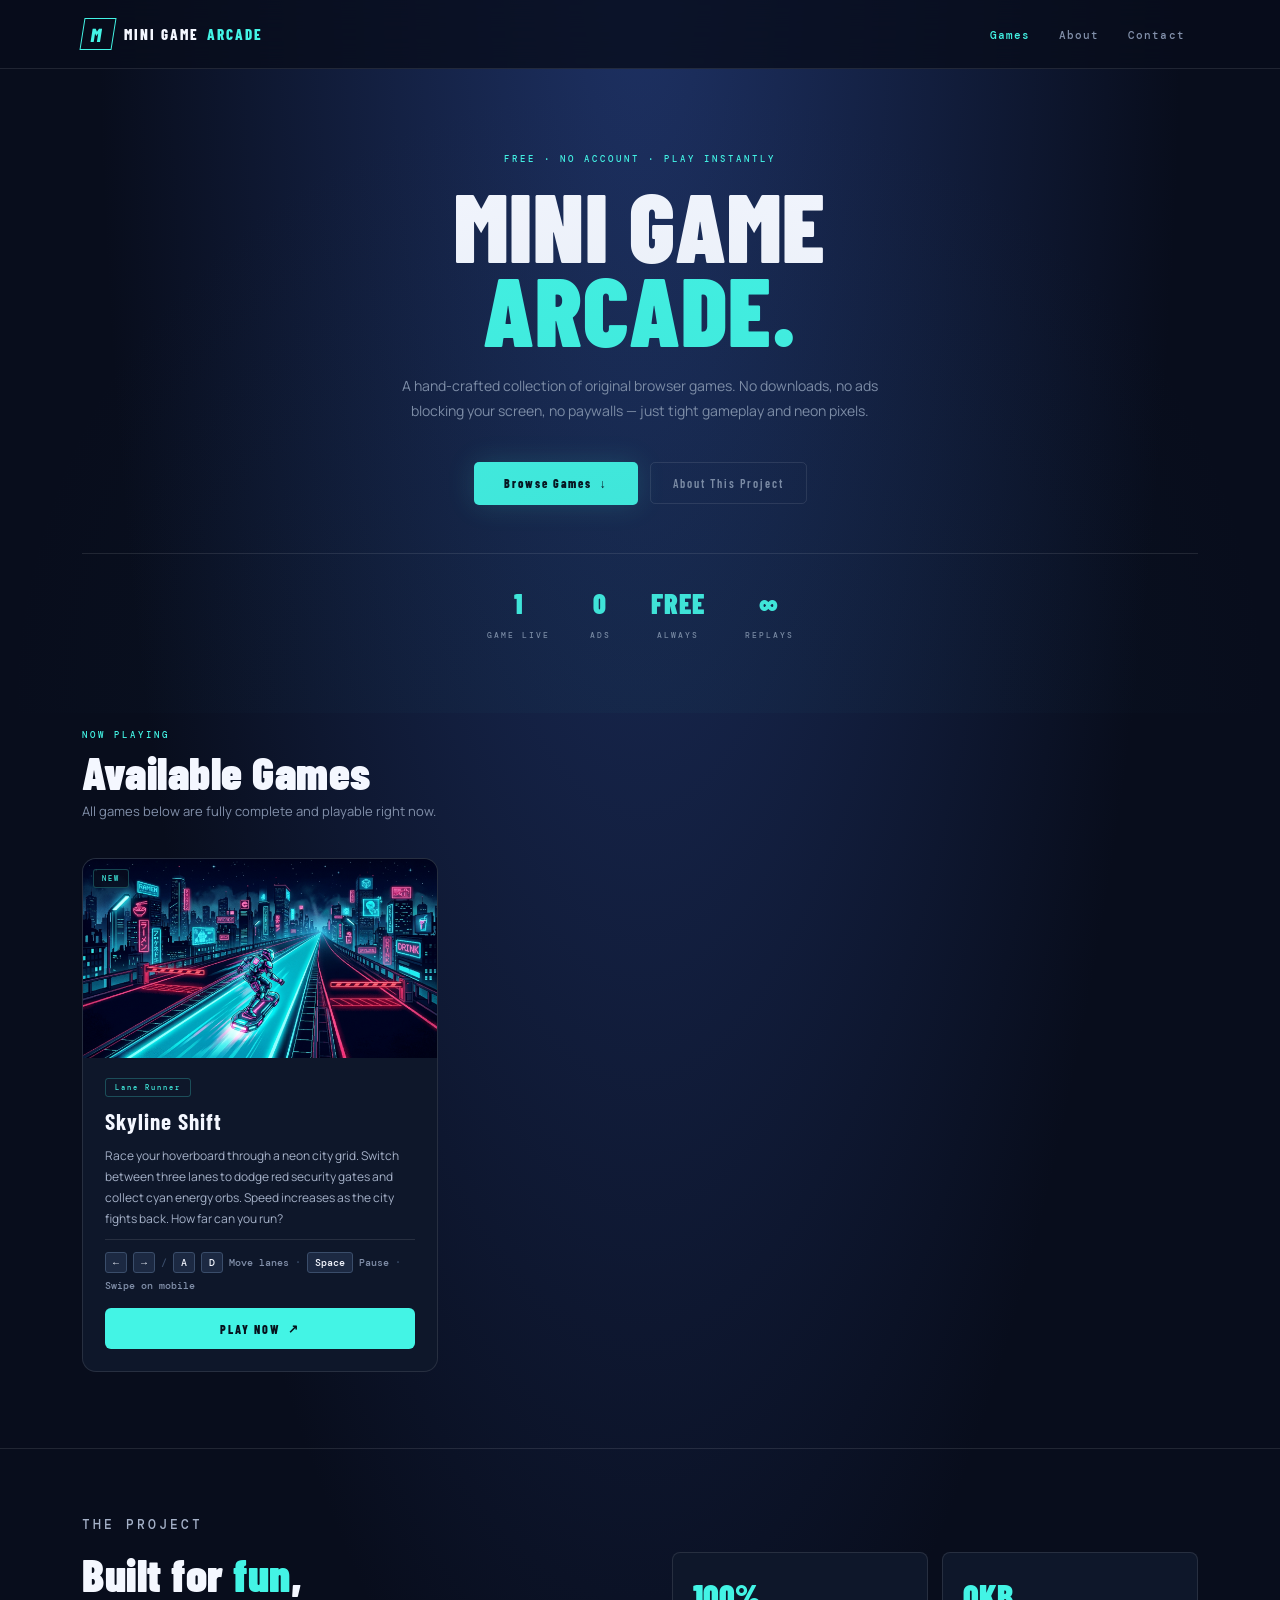
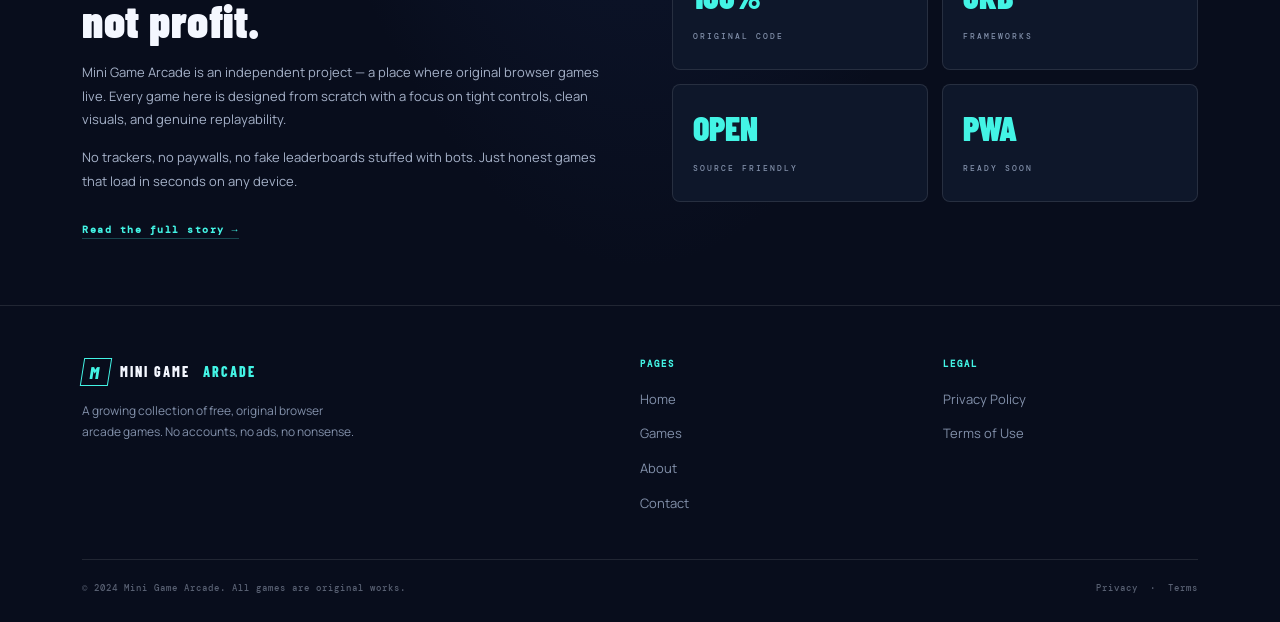
==== index.html @ c0464ca3 "Initial commit: Mini Game Arcade" ====
<!doctype html>
<html lang="en">
<head>
  <meta charset="UTF-8">
  <meta name="viewport" content="width=device-width, initial-scale=1, maximum-scale=5">
  <meta name="theme-color" content="#080d1c">
  <meta name="description" content="Mini Game Arcade — a growing collection of free browser-based arcade games. No downloads, no accounts, just play.">
  <title>Mini Game Arcade — Free Browser Games</title>
  <link rel="icon" href="favicon.ico" type="image/x-icon">
  <link rel="stylesheet" href="arcade.css">
</head>
<body>

<a class="skip-link" href="#main">Skip to main content</a>

<!-- ═══════════════════════════ HEADER ═══════════════════════════ -->
<header class="site-header" role="banner">
  <div class="shell">
    <nav class="nav-inner" aria-label="Primary navigation">
      <a class="nav-logo" href="index.html" aria-label="Mini Game Arcade home">
        <span class="logo-mark" aria-hidden="true">M</span>
        <span class="logo-text">MINI GAME <span class="accent">ARCADE</span></span>
      </a>

      <button class="nav-toggle" id="navToggle" aria-expanded="false" aria-controls="navLinks" aria-label="Toggle navigation menu">
        ☰
      </button>

      <ul class="nav-links" id="navLinks" role="list">
        <li><a href="#games" class="active">Games</a></li>
        <li><a href="about.html">About</a></li>
        <li><a href="contact.html">Contact</a></li>
      </ul>
    </nav>
  </div>
</header>

<!-- ═══════════════════════════ MAIN ════════════════════════════ -->
<main id="main">

  <!-- ── Hero ─────────────────────────────────────────────── -->
  <section class="hero" aria-labelledby="heroHeading">
    <div class="shell">
      <p class="hero-eyebrow">Free · No Account · Play Instantly</p>
      <h1 id="heroHeading">MINI GAME<br><em>ARCADE.</em></h1>
      <p class="hero-sub">
        A hand-crafted collection of original browser games. No downloads,
        no ads blocking your screen, no paywalls — just tight gameplay and
        neon pixels.
      </p>
      <div class="hero-actions">
        <a class="btn-primary" href="#games">Browse Games <b aria-hidden="true">↓</b></a>
        <a class="btn-secondary" href="about.html">About This Project</a>
      </div>
      <div class="hero-meta" role="list" aria-label="Site facts">
        <div class="hero-stat" role="listitem">
          <b>1</b><span>GAME LIVE</span>
        </div>
        <div class="hero-stat" role="listitem">
          <b>0</b><span>ADS</span>
        </div>
        <div class="hero-stat" role="listitem">
          <b>FREE</b><span>ALWAYS</span>
        </div>
        <div class="hero-stat" role="listitem">
          <b>∞</b><span>REPLAYS</span>
        </div>
      </div>
    </div>
  </section>

  <!-- ── Games ─────────────────────────────────────────────── -->
  <section class="games-section" id="games" aria-labelledby="gamesHeading">
    <div class="shell">
      <header class="section-head">
        <p class="section-eyebrow">Now Playing</p>
        <h2 class="section-title" id="gamesHeading">Available Games</h2>
        <p class="section-sub">All games below are fully complete and playable right now.</p>
      </header>

      <div class="games-grid" role="list">

        <!-- ── CARD: Skyline Shift ── -->
        <article class="game-card" role="listitem" aria-labelledby="card-ss-title">
          <div class="card-thumb">
            <img
              src="skyline-shift/thumb.jpg"
              alt="Skyline Shift game preview: a neon-lit hoverboard courier racing through three glowing city lanes"
              loading="eager"
              width="640" height="360"
            >
            <span class="card-badge" aria-label="New game">NEW</span>
          </div>
          <div class="card-body">
            <span class="card-tag">Lane Runner</span>
            <h3 class="card-title" id="card-ss-title">Skyline Shift</h3>
            <p class="card-desc">
              Race your hoverboard through a neon city grid. Switch between three
              lanes to dodge red security gates and collect cyan energy orbs. Speed
              increases as the city fights back. How far can you run?
            </p>
            <div class="card-controls" aria-label="Game controls">
              <kbd>←</kbd><kbd>→</kbd>
              <span class="sep">/</span>
              <kbd>A</kbd><kbd>D</kbd>
              <span>Move lanes</span>
              <span class="sep">·</span>
              <kbd>Space</kbd>
              <span>Pause</span>
              <span class="sep">·</span>
              <span>Swipe</span>
              <span>on mobile</span>
            </div>
            <a class="card-play" href="skyline-shift/" aria-label="Play Skyline Shift">
              PLAY NOW <b aria-hidden="true">↗</b>
            </a>
          </div>
        </article>
        <!-- End card -->

        <!--
          ╔══════════════════════════════════════════════════╗
          ║  ADD NEW GAME CARDS BELOW THIS COMMENT          ║
          ║  Copy the <article class="game-card"> block     ║
          ║  above, update the content, and link to your    ║
          ║  new game folder. See README.md for details.    ║
          ╚══════════════════════════════════════════════════╝
        -->

      </div><!-- /games-grid -->
    </div>
  </section>

  <!-- ── About Strip ────────────────────────────────────────── -->
  <section class="about-strip" aria-labelledby="aboutStripHeading">
    <div class="shell">
      <div class="about-strip-inner">
        <div class="about-copy">
          <p class="section-eyebrow">The Project</p>
          <h2 id="aboutStripHeading">Built for <em>fun</em>,<br>not profit.</h2>
          <p>
            Mini Game Arcade is an independent project — a place where original
            browser games live. Every game here is designed from scratch with a
            focus on tight controls, clean visuals, and genuine replayability.
          </p>
          <p>
            No trackers, no paywalls, no fake leaderboards stuffed with bots.
            Just honest games that load in seconds on any device.
          </p>
          <a class="link-arrow" href="about.html">Read the full story <span aria-hidden="true">→</span></a>
        </div>
        <div class="about-stats" aria-label="Project stats">
          <div class="stat-card">
            <b>100%</b>
            <span>ORIGINAL CODE</span>
          </div>
          <div class="stat-card">
            <b>0KB</b>
            <span>FRAMEWORKS</span>
          </div>
          <div class="stat-card">
            <b>OPEN</b>
            <span>SOURCE FRIENDLY</span>
          </div>
          <div class="stat-card">
            <b>PWA</b>
            <span>READY SOON</span>
          </div>
        </div>
      </div>
    </div>
  </section>

</main>

<!-- ═══════════════════════════ FOOTER ═══════════════════════════ -->
<footer class="site-footer" role="contentinfo">
  <div class="shell">
    <div class="footer-inner">
      <div class="footer-brand">
        <div class="footer-brand-name">
          <span class="footer-brand-mark" aria-hidden="true">M</span>
          MINI GAME <span style="color:var(--cyan);margin-left:3px">ARCADE</span>
        </div>
        <p>
          A growing collection of free, original browser arcade games.
          No accounts, no ads, no nonsense.
        </p>
      </div>

      <nav class="footer-col" aria-label="Site pages">
        <h4>Pages</h4>
        <ul role="list">
          <li><a href="index.html">Home</a></li>
          <li><a href="#games">Games</a></li>
          <li><a href="about.html">About</a></li>
          <li><a href="contact.html">Contact</a></li>
        </ul>
      </nav>

      <nav class="footer-col" aria-label="Legal pages">
        <h4>Legal</h4>
        <ul role="list">
          <li><a href="privacy.html">Privacy Policy</a></li>
          <li><a href="terms.html">Terms of Use</a></li>
        </ul>
      </nav>
    </div>

    <div class="footer-bottom">
      <span>© 2024 Mini Game Arcade. All games are original works.</span>
      <nav aria-label="Legal links footer">
        <a href="privacy.html">Privacy</a> &nbsp;·&nbsp;
        <a href="terms.html">Terms</a>
      </nav>
    </div>
  </div>
</footer>

<script>
(function () {
  'use strict';
  const toggle = document.getElementById('navToggle');
  const links  = document.getElementById('navLinks');
  if (!toggle || !links) return;
  toggle.addEventListener('click', function () {
    const open = links.classList.toggle('open');
    toggle.setAttribute('aria-expanded', open);
    toggle.textContent = open ? '✕' : '☰';
  });
  // Close on outside click
  document.addEventListener('click', function (e) {
    if (!toggle.contains(e.target) && !links.contains(e.target)) {
      links.classList.remove('open');
      toggle.setAttribute('aria-expanded', 'false');
      toggle.textContent = '☰';
    }
  });
  // Close on Escape
  document.addEventListener('keydown', function (e) {
    if (e.key === 'Escape' && links.classList.contains('open')) {
      links.classList.remove('open');
      toggle.setAttribute('aria-expanded', 'false');
      toggle.textContent = '☰';
      toggle.focus();
    }
  });
}());
</script>
</body>
</html>
---- arcade.css ----
@import url('https://fonts.googleapis.com/css2?family=Barlow+Condensed:wght@500;600;700;800;900&family=DM+Mono:wght@400;500&family=Manrope:wght@400;500;600;700;800&display=swap');

/* ── Custom Properties ─────────────────────────────────── */
:root {
  --bg:          #080d1c;
  --panel:       #0e172a;
  --panel-2:     #101d38;
  --cyan:        #43f4e5;
  --pink:        #ff477e;
  --muted:       #8290aa;
  --white:       #f4f7ff;
  --border:      #ffffff1a;
  --border-cyan: #43f4e540;
  --glow-cyan:   #43f4e528;
  --glow-pink:   #ff477e28;
  --radius:      8px;
  --radius-lg:   14px;
  --font-head:   'Barlow Condensed', Arial, sans-serif;
  --font-body:   Manrope, Arial, sans-serif;
  --font-mono:   'DM Mono', monospace;
  --max-w:       1180px;
  --ease:        0.22s ease;
}

/* ── Reset ─────────────────────────────────────────────── */
*, *::before, *::after { box-sizing: border-box; margin: 0; padding: 0; }
html { scroll-behavior: smooth; -webkit-text-size-adjust: 100%; }
body {
  background: var(--bg);
  background-image: radial-gradient(ellipse at 50% -5%, #1e3265 0%, transparent 60%);
  color: var(--white);
  font-family: var(--font-body);
  min-height: 100vh;
  line-height: 1.6;
}
img, video { display: block; max-width: 100%; }
a { color: inherit; text-decoration: none; }
button { font-family: inherit; }

/* ── Skip link (accessibility) ─────────────────────────── */
.skip-link {
  position: absolute; top: -100%; left: 14px;
  background: var(--cyan); color: #06121d;
  padding: 10px 18px; border-radius: 4px;
  font: 700 12px var(--font-body); z-index: 9999;
  transition: top 0.15s;
}
.skip-link:focus { top: 14px; }

/* ── Shell ─────────────────────────────────────────────── */
.shell { max-width: var(--max-w); margin: 0 auto; padding: 0 32px; }

/* ── Site Header / Nav ─────────────────────────────────── */
.site-header {
  position: sticky; top: 0; z-index: 200;
  background: #080d1ccc;
  backdrop-filter: blur(16px);
  -webkit-backdrop-filter: blur(16px);
  border-bottom: 1px solid var(--border);
}
.nav-inner {
  height: 68px; display: flex; align-items: center;
  justify-content: space-between; gap: 16px;
}
.nav-logo {
  display: flex; align-items: center; gap: 10px;
  font: 800 15px var(--font-head); letter-spacing: 2px;
  white-space: nowrap;
}
.logo-mark {
  width: 32px; height: 32px; border: 1px solid var(--cyan);
  color: var(--cyan); display: grid; place-items: center;
  transform: skew(-9deg); font-size: 19px; flex-shrink: 0;
  transition: background var(--ease), box-shadow var(--ease);
}
.nav-logo:hover .logo-mark, .nav-logo:focus-visible .logo-mark {
  background: var(--glow-cyan); box-shadow: 0 0 16px var(--glow-cyan);
}
.nav-logo:focus-visible { outline: 2px solid var(--cyan); border-radius: 4px; }
.logo-text { color: var(--white); }
.logo-text .accent { color: var(--cyan); margin-left: 3px; }

.nav-links {
  display: flex; align-items: center; gap: 2px; list-style: none;
}
.nav-links a {
  font: 500 11px var(--font-mono); letter-spacing: 1.2px;
  color: var(--muted); padding: 8px 13px; border-radius: 5px;
  transition: color var(--ease), background var(--ease);
}
.nav-links a:hover, .nav-links a:focus-visible { color: var(--white); background: #ffffff0e; }
.nav-links a:focus-visible { outline: 2px solid var(--cyan); outline-offset: 2px; }
.nav-links a.active { color: var(--cyan); }

.nav-toggle {
  display: none; align-items: center; justify-content: center;
  width: 40px; height: 40px; background: none;
  border: 1px solid var(--border); border-radius: 6px;
  cursor: pointer; color: var(--white); font-size: 20px;
  transition: border-color var(--ease), background var(--ease);
}
.nav-toggle:hover { border-color: var(--border-cyan); background: var(--glow-cyan); }
.nav-toggle:focus-visible { outline: 2px solid var(--cyan); }

/* ── Hero ──────────────────────────────────────────────── */
.hero {
  padding: 84px 0 68px; text-align: center;
  position: relative; overflow: hidden;
}
.hero::before {
  content: ''; position: absolute; inset: 0;
  background: radial-gradient(ellipse at 50% 100%, #1a4a6020 0%, transparent 70%);
  pointer-events: none;
}
.hero-eyebrow {
  font: 500 9px var(--font-mono); letter-spacing: 3px;
  color: var(--cyan); text-transform: uppercase; margin-bottom: 18px;
}
.hero h1 {
  font: 900 clamp(54px,8.5vw,96px)/0.88 var(--font-head);
  letter-spacing: 1px; margin-bottom: 22px;
}
.hero h1 em { color: var(--cyan); font-style: normal; }
.hero-sub {
  color: var(--muted); font-size: 14px; max-width: 500px;
  margin: 0 auto 38px; line-height: 1.78;
}
.hero-actions { display: flex; gap: 12px; justify-content: center; align-items: center; flex-wrap: wrap; }
.btn-primary {
  display: inline-flex; align-items: center; gap: 8px;
  background: var(--cyan); color: #06121d;
  font: 800 12px var(--font-head); letter-spacing: 2px;
  padding: 14px 30px; border-radius: 5px;
  box-shadow: 0 0 28px var(--glow-cyan);
  transition: filter var(--ease), box-shadow var(--ease), transform var(--ease);
  border: none; cursor: pointer;
}
.btn-primary:hover, .btn-primary:focus-visible {
  filter: brightness(1.1); box-shadow: 0 0 42px var(--glow-cyan);
  transform: translateY(-1px);
}
.btn-primary:focus-visible { outline: 2px solid #06121d; outline-offset: 3px; }
.btn-secondary {
  display: inline-flex; align-items: center; gap: 8px;
  background: none; color: var(--muted);
  font: 600 12px var(--font-head); letter-spacing: 2px;
  padding: 13px 22px; border-radius: 5px;
  border: 1px solid var(--border);
  transition: color var(--ease), border-color var(--ease), background var(--ease);
}
.btn-secondary:hover, .btn-secondary:focus-visible {
  color: var(--white); border-color: var(--border-cyan); background: var(--glow-cyan);
}
.btn-secondary:focus-visible { outline: 2px solid var(--cyan); outline-offset: 2px; }

/* hero grid decorations */
.hero-meta {
  display: flex; justify-content: center; gap: 40px;
  margin-top: 48px; padding-top: 32px;
  border-top: 1px solid var(--border);
}
.hero-stat b {
  display: block; font: 900 28px var(--font-head);
  color: var(--cyan); letter-spacing: 1px;
}
.hero-stat span { font: 500 8px var(--font-mono); letter-spacing: 2px; color: var(--muted); }

/* ── Section ───────────────────────────────────────────── */
.section-eyebrow {
  font: 500 9px var(--font-mono); letter-spacing: 3px;
  color: var(--cyan); text-transform: uppercase; margin-bottom: 8px;
}
.section-title {
  font: 900 clamp(30px,4vw,46px)/1 var(--font-head); letter-spacing: 0.5px; margin-bottom: 6px;
}
.section-sub { color: var(--muted); font-size: 13px; }
.section-head { margin-bottom: 36px; }

/* ── Games Grid ────────────────────────────────────────── */
.games-section { padding: 16px 0 76px; }
.games-grid {
  display: grid;
  grid-template-columns: repeat(auto-fill, minmax(310px, 1fr));
  gap: 24px;
}

/* ── Game Card ─────────────────────────────────────────── */
.game-card {
  background: var(--panel); border: 1px solid var(--border);
  border-radius: var(--radius-lg); overflow: hidden;
  display: flex; flex-direction: column;
  transition: border-color var(--ease), box-shadow var(--ease), transform var(--ease);
}
.game-card:hover {
  border-color: var(--border-cyan);
  box-shadow: 0 0 36px var(--glow-cyan), 0 18px 56px #0008;
  transform: translateY(-5px);
}
.card-thumb {
  width: 100%; aspect-ratio: 16/9;
  overflow: hidden; position: relative;
  background: var(--panel-2);
}
.card-thumb img {
  width: 100%; height: 100%; object-fit: cover;
  transition: transform 0.45s ease;
}
.game-card:hover .card-thumb img { transform: scale(1.05); }
.card-badge {
  position: absolute; top: 10px; left: 10px;
  background: #080d1ccc; border: 1px solid var(--border-cyan);
  color: var(--cyan); font: 500 7px var(--font-mono);
  letter-spacing: 2px; padding: 4px 8px; border-radius: 3px;
}

.card-body { padding: 20px 22px 22px; flex: 1; display: flex; flex-direction: column; gap: 10px; }
.card-tag {
  display: inline-block; font: 500 7px var(--font-mono); letter-spacing: 2px;
  color: var(--cyan); border: 1px solid var(--border-cyan);
  padding: 4px 9px; border-radius: 3px; width: fit-content;
}
.card-title { font: 700 23px var(--font-head); letter-spacing: 1px; }
.card-desc { color: #a5b1c8; font-size: 12px; line-height: 1.75; flex: 1; }

.card-controls {
  display: flex; align-items: center; flex-wrap: wrap; gap: 6px;
  font: 500 10px var(--font-mono); color: var(--muted);
  padding-top: 12px; border-top: 1px solid var(--border);
}
.card-controls kbd {
  background: #1c2942; border: 1px solid #3a4d6a;
  color: var(--white); padding: 3px 7px; border-radius: 3px;
  font-family: var(--font-mono); font-size: 10px;
}
.card-controls .sep { color: #3a4d6a; }

.card-play {
  display: flex; align-items: center; justify-content: center; gap: 8px;
  background: var(--cyan); color: #06121d;
  font: 800 12px var(--font-head); letter-spacing: 2px;
  padding: 13px; border-radius: 6px; margin-top: 6px;
  border: none; cursor: pointer; width: 100%;
  transition: filter var(--ease), box-shadow var(--ease), transform var(--ease);
}
.card-play:hover, .card-play:focus-visible {
  filter: brightness(1.1); box-shadow: 0 0 22px var(--glow-cyan);
  transform: translateY(-1px);
}
.card-play:focus-visible { outline: 2px solid #06121d; outline-offset: 2px; }

/* ── About Strip (homepage) ────────────────────────────── */
.about-strip {
  border-top: 1px solid var(--border);
  padding: 64px 0;
}
.about-strip-inner {
  display: grid; grid-template-columns: 1fr 1fr; gap: 64px; align-items: center;
}
.about-copy h2 {
  font: 900 clamp(30px,4vw,46px)/1 var(--font-head); letter-spacing: 0.5px; margin-bottom: 18px;
}
.about-copy h2 em { color: var(--cyan); font-style: normal; }
.about-copy p { color: #a5b1c8; font-size: 13px; line-height: 1.82; margin-bottom: 14px; }
.about-copy p:last-of-type { margin-bottom: 22px; }
.link-arrow {
  display: inline-flex; align-items: center; gap: 7px;
  font: 700 10px var(--font-mono); letter-spacing: 1.5px;
  color: var(--cyan); border-bottom: 1px solid var(--border-cyan);
  padding-bottom: 2px; transition: border-color var(--ease), gap var(--ease);
}
.link-arrow:hover, .link-arrow:focus-visible { border-color: var(--cyan); gap: 10px; }
.link-arrow:focus-visible { outline: 2px solid var(--cyan); border-radius: 2px; }

.about-stats { display: grid; grid-template-columns: 1fr 1fr; gap: 14px; }
.stat-card {
  background: var(--panel); border: 1px solid var(--border);
  border-radius: var(--radius); padding: 22px 20px;
  transition: border-color var(--ease);
}
.stat-card:hover { border-color: var(--border-cyan); }
.stat-card b { font: 900 34px var(--font-head); color: var(--cyan); display: block; margin-bottom: 5px; }
.stat-card span { font: 500 8px var(--font-mono); letter-spacing: 2px; color: var(--muted); }

/* ── Site Footer ───────────────────────────────────────── */
.site-footer { border-top: 1px solid var(--border); padding: 52px 0 28px; }
.footer-inner {
  display: grid; grid-template-columns: 2fr 1fr 1fr;
  gap: 48px; margin-bottom: 44px;
}
.footer-brand-name {
  display: flex; align-items: center; gap: 10px;
  font: 800 14px var(--font-head); letter-spacing: 2px; margin-bottom: 14px;
}
.footer-brand-mark {
  width: 28px; height: 28px; border: 1px solid var(--cyan);
  color: var(--cyan); display: grid; place-items: center;
  transform: skew(-9deg); font-size: 17px;
}
.footer-brand p { color: var(--muted); font-size: 12px; line-height: 1.8; max-width: 280px; }
.footer-col h4 {
  font: 700 9px var(--font-mono); letter-spacing: 2px; color: var(--cyan);
  margin-bottom: 16px; text-transform: uppercase;
}
.footer-col ul { list-style: none; display: flex; flex-direction: column; gap: 9px; }
.footer-col a { font-size: 13px; color: var(--muted); transition: color var(--ease); }
.footer-col a:hover, .footer-col a:focus-visible { color: var(--white); }
.footer-col a:focus-visible { outline: 2px solid var(--cyan); border-radius: 2px; }
.footer-bottom {
  border-top: 1px solid var(--border); padding-top: 22px;
  display: flex; justify-content: space-between; align-items: center; gap: 14px;
  font: 500 9px var(--font-mono); letter-spacing: 1px; color: #586072;
}
.footer-bottom a { color: #586072; transition: color var(--ease); }
.footer-bottom a:hover { color: var(--muted); }

/* ── Inner Page Layout ─────────────────────────────────── */
.page-hero { padding: 60px 0 48px; }
.page-hero .section-eyebrow { margin-bottom: 10px; }
.page-hero h1 {
  font: 900 clamp(40px,6vw,68px)/0.92 var(--font-head); letter-spacing: 1px;
}
.page-hero h1 em { color: var(--cyan); font-style: normal; }
.page-hero p { color: var(--muted); font-size: 13px; margin-top: 16px; max-width: 540px; line-height: 1.78; }

.prose { max-width: 700px; padding-bottom: 84px; }
.prose h2 {
  font: 700 26px var(--font-head); letter-spacing: 0.5px;
  margin: 42px 0 14px; color: var(--white);
  border-left: 3px solid var(--cyan); padding-left: 14px;
}
.prose h2:first-child { margin-top: 8px; }
.prose p { color: #a5b1c8; font-size: 13px; line-height: 1.88; margin-bottom: 15px; }
.prose ul { color: #a5b1c8; font-size: 13px; line-height: 1.88; margin: 0 0 15px 20px; }
.prose li { margin-bottom: 7px; }
.prose a { color: var(--cyan); border-bottom: 1px solid var(--border-cyan); transition: border-color var(--ease); }
.prose a:hover { border-color: var(--cyan); }
.prose strong { color: var(--white); font-weight: 700; }
.prose .note {
  background: var(--panel); border: 1px solid var(--border-cyan);
  border-radius: var(--radius); padding: 16px 20px; margin: 20px 0;
  font-size: 13px; color: #a5b1c8; line-height: 1.78;
}
.prose .note strong { color: var(--cyan); }

/* ── Contact Page ──────────────────────────────────────── */
.contact-grid { display: grid; grid-template-columns: 5fr 7fr; gap: 56px; padding-bottom: 80px; align-items: start; }
.contact-info-intro { color: var(--muted); font-size: 13px; line-height: 1.8; margin-bottom: 28px; }
.contact-detail {
  display: flex; align-items: flex-start; gap: 14px;
  background: var(--panel); border: 1px solid var(--border);
  border-radius: var(--radius); padding: 16px 18px; margin-bottom: 12px;
  transition: border-color var(--ease);
}
.contact-detail:hover { border-color: var(--border-cyan); }
.contact-icon { font-size: 22px; line-height: 1; }
.contact-detail small { font: 500 8px var(--font-mono); letter-spacing: 2px; color: var(--cyan); display: block; margin-bottom: 3px; }
.contact-detail span { font-size: 13px; color: var(--white); }

.form-group { margin-bottom: 18px; }
.form-group label { display: block; font: 500 8px var(--font-mono); letter-spacing: 2px; color: var(--cyan); margin-bottom: 8px; text-transform: uppercase; }
.form-group input, .form-group textarea {
  width: 100%; background: var(--panel); border: 1px solid var(--border);
  border-radius: 5px; color: var(--white); font: 14px var(--font-body);
  padding: 12px 14px; transition: border-color var(--ease), box-shadow var(--ease);
}
.form-group input::placeholder, .form-group textarea::placeholder { color: var(--muted); }
.form-group input:focus, .form-group textarea:focus {
  outline: none; border-color: var(--cyan); box-shadow: 0 0 0 3px var(--glow-cyan);
}
.form-group textarea { min-height: 140px; resize: vertical; }
.form-submit {
  width: 100%; background: var(--cyan); color: #06121d;
  font: 800 12px var(--font-head); letter-spacing: 2px;
  padding: 14px; border: none; border-radius: 5px; cursor: pointer;
  transition: filter var(--ease), transform var(--ease);
}
.form-submit:hover { filter: brightness(1.1); transform: translateY(-1px); }
.form-submit:focus-visible { outline: 2px solid #06121d; outline-offset: 2px; }
.form-note { font-size: 11px; color: var(--muted); margin-top: 10px; }
.form-success {
  display: none; background: #0d2d1e; border: 1px solid #2d8a5e;
  border-radius: var(--radius); padding: 16px 20px;
  color: #6effc5; font-size: 13px; margin-top: 14px;
}

/* ── Responsive Breakpoints ────────────────────────────── */
@media (max-width: 900px) {
  .about-strip-inner { grid-template-columns: 1fr; gap: 44px; }
  .footer-inner { grid-template-columns: 1fr 1fr; }
  .contact-grid { grid-template-columns: 1fr; }
}

@media (max-width: 650px) {
  .shell { padding: 0 16px; }
  .hero { padding: 56px 0 44px; }
  .hero-meta { gap: 24px; }
  .games-grid { grid-template-columns: 1fr; }
  .about-stats { grid-template-columns: 1fr 1fr; }
  .footer-inner { grid-template-columns: 1fr; gap: 28px; }
  .footer-bottom { flex-direction: column; align-items: flex-start; gap: 6px; }
  .nav-links { display: none; }
  .nav-toggle { display: flex; }
  .nav-links.open {
    display: flex; flex-direction: column; gap: 0;
    position: fixed; top: 68px; left: 0; right: 0;
    background: #080d1cf4; border-bottom: 1px solid var(--border);
    padding: 12px 16px; z-index: 150;
  }
  .nav-links.open a { padding: 12px 8px; font-size: 13px; }
}
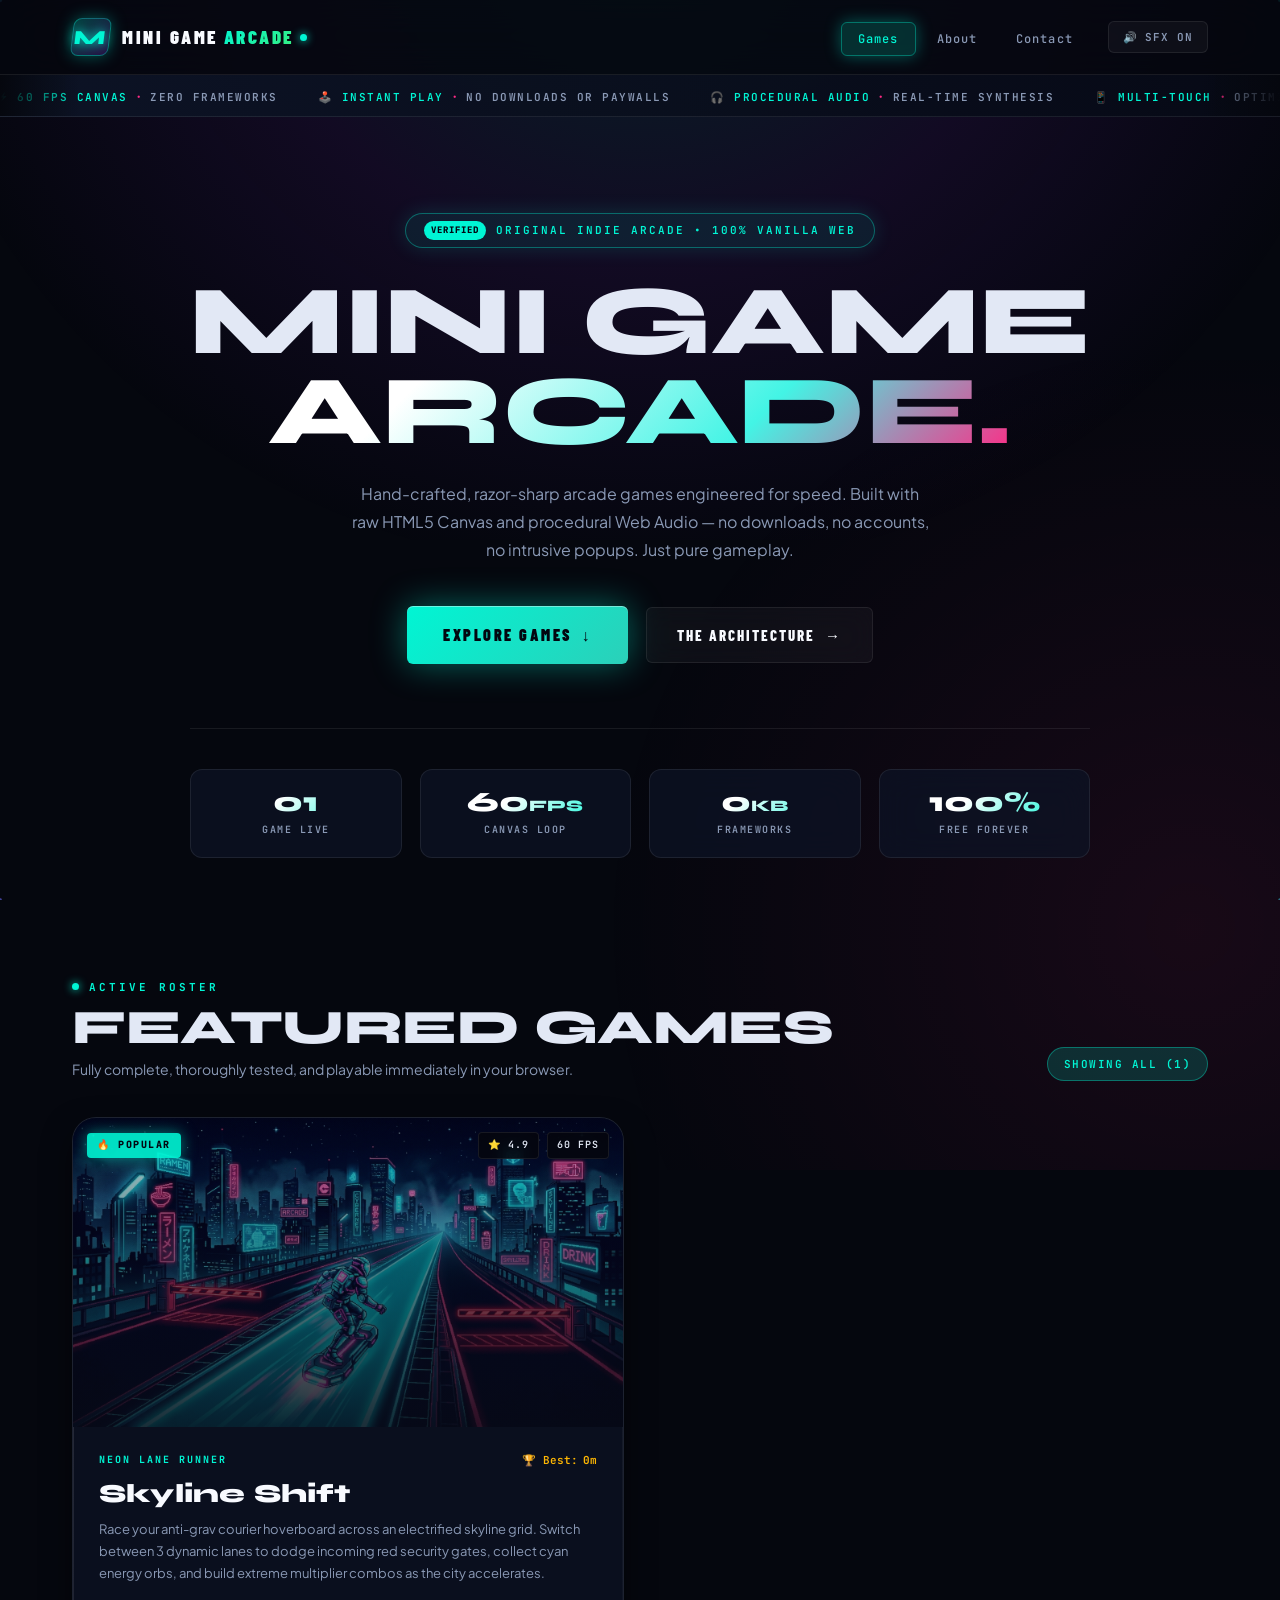
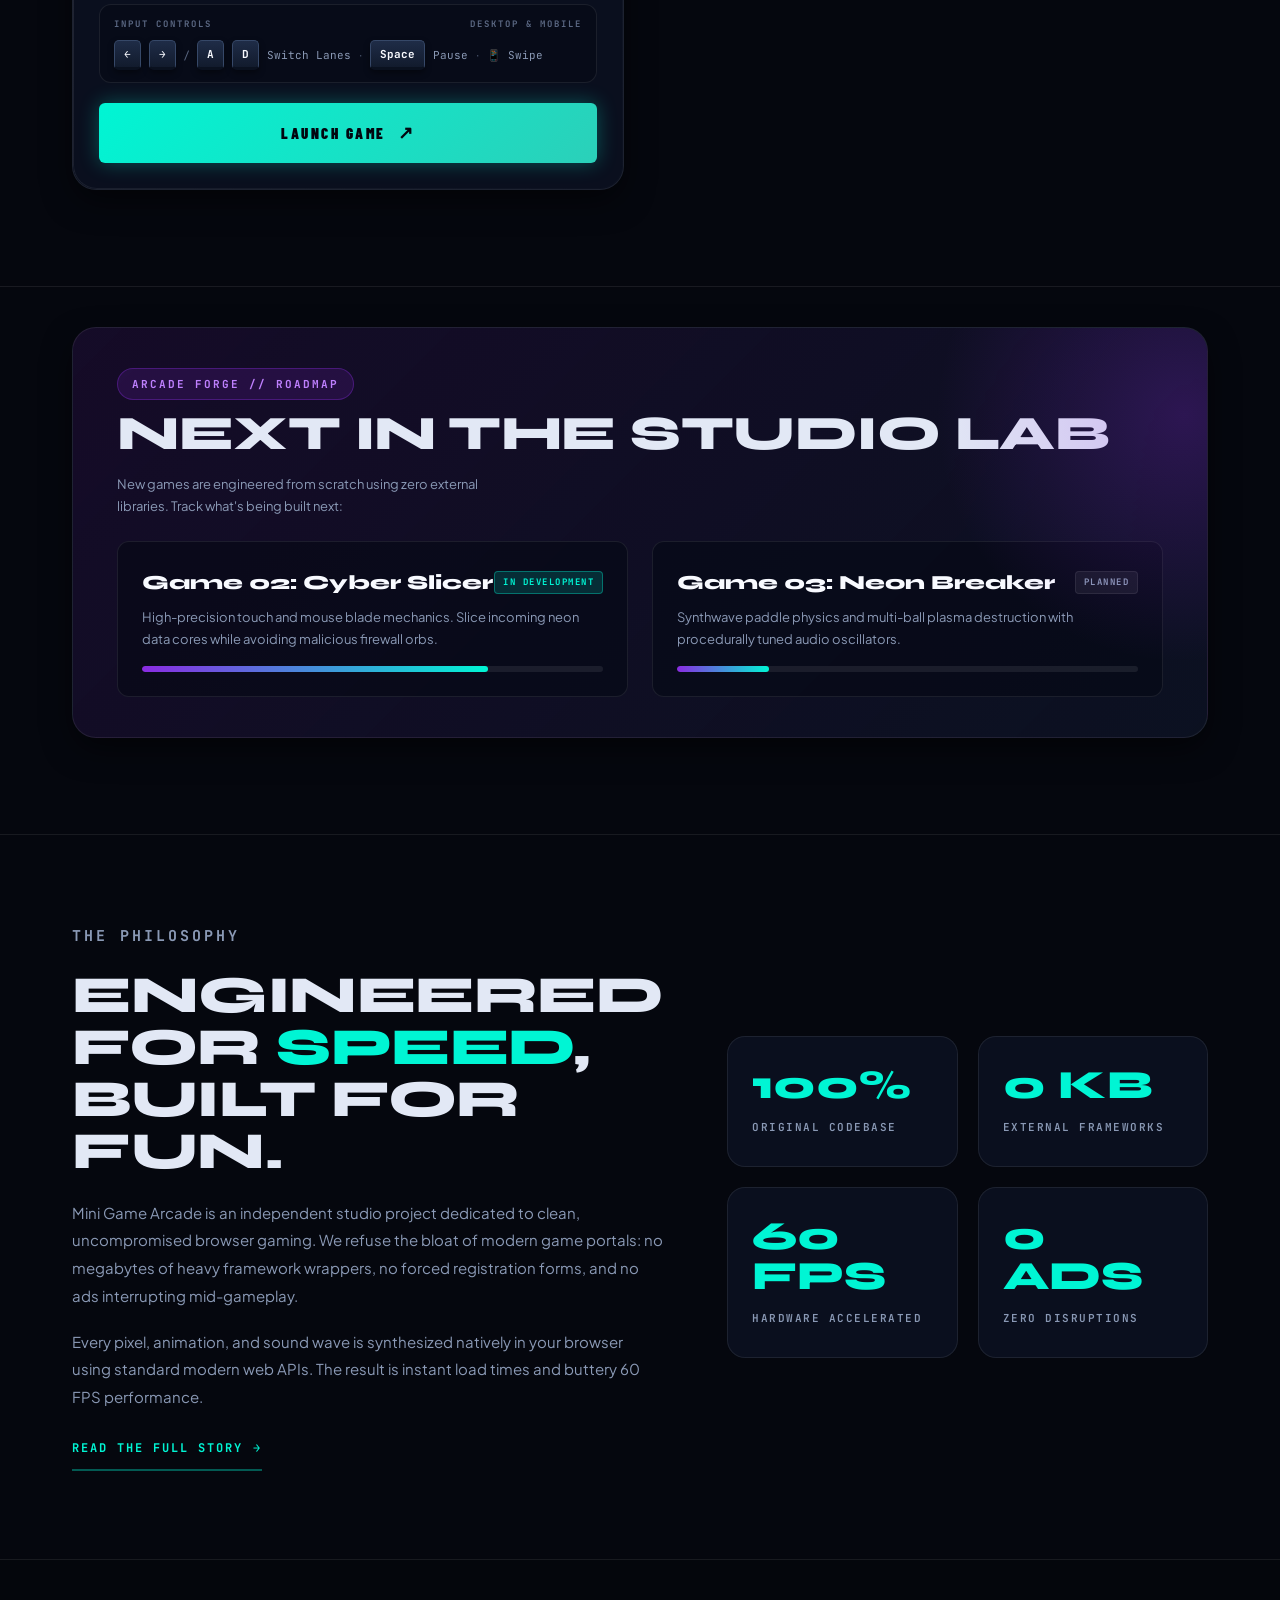
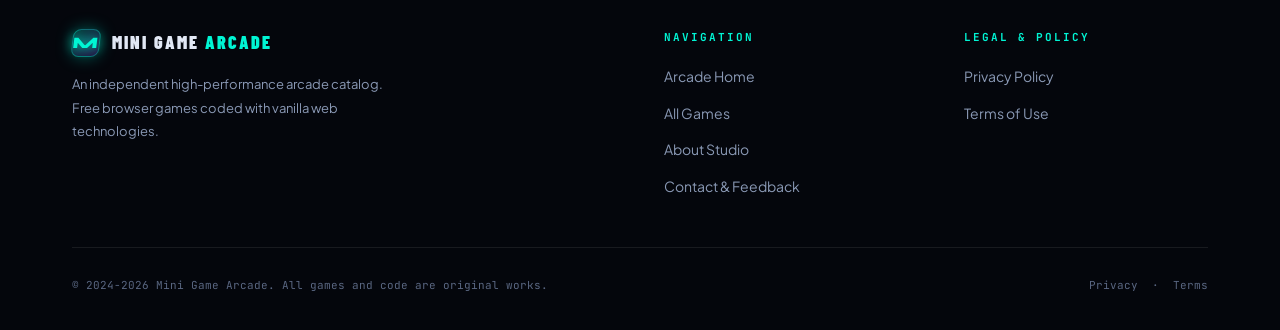
==== commit e3f75f97: "Elevate entire website to ultra-premium AAA cyber-arcade UI/UX" ====
--- a/index.html
+++ b/index.html
@@ -3,170 +3,322 @@
 <head>
   <meta charset="UTF-8">
   <meta name="viewport" content="width=device-width, initial-scale=1, maximum-scale=5">
-  <meta name="theme-color" content="#080d1c">
-  <meta name="description" content="Mini Game Arcade — a growing collection of free browser-based arcade games. No downloads, no accounts, just play.">
-  <title>Mini Game Arcade — Free Browser Games</title>
+  <meta name="theme-color" content="#05070e">
+  <meta name="description" content="Mini Game Arcade — A hand-crafted, high-performance collection of original browser games. Zero frameworks, zero tracking, instant play.">
+  <title>Mini Game Arcade — High-Performance Browser Gaming</title>
   <link rel="icon" href="favicon.ico" type="image/x-icon">
   <link rel="stylesheet" href="arcade.css">
 </head>
 <body>
 
+<!-- Ambient Interactive Cyber Canvas -->
+<canvas id="ambientCanvas" aria-hidden="true"></canvas>
+
 <a class="skip-link" href="#main">Skip to main content</a>
 
 <!-- ═══════════════════════════ HEADER ═══════════════════════════ -->
-<header class="site-header" role="banner">
+<header class="site-header" id="siteHeader" role="banner">
   <div class="shell">
     <nav class="nav-inner" aria-label="Primary navigation">
-      <a class="nav-logo" href="index.html" aria-label="Mini Game Arcade home">
-        <span class="logo-mark" aria-hidden="true">M</span>
-        <span class="logo-text">MINI GAME <span class="accent">ARCADE</span></span>
+      
+      <!-- Brand Logo -->
+      <a class="nav-logo" href="index.html" aria-label="Mini Game Arcade Home">
+        <div class="logo-icon-wrap" aria-hidden="true">
+          <span class="logo-glyph">M</span>
+        </div>
+        <div class="logo-text">
+          <span>MINI GAME</span>
+          <span class="accent">ARCADE</span>
+          <span class="nav-live-dot" title="Live Arcade Online"></span>
+        </div>
       </a>
 
-      <button class="nav-toggle" id="navToggle" aria-expanded="false" aria-controls="navLinks" aria-label="Toggle navigation menu">
-        ☰
-      </button>
-
-      <ul class="nav-links" id="navLinks" role="list">
-        <li><a href="#games" class="active">Games</a></li>
-        <li><a href="about.html">About</a></li>
-        <li><a href="contact.html">Contact</a></li>
-      </ul>
+      <!-- Navigation & Action Cluster -->
+      <div class="nav-right-cluster">
+        <ul class="nav-links" id="navLinks" role="list">
+          <li><a href="#games" class="active">Games</a></li>
+          <li><a href="about.html">About</a></li>
+          <li><a href="contact.html">Contact</a></li>
+        </ul>
+
+        <!-- Web Audio UI SFX Toggle -->
+        <button class="sfx-btn" id="sfxToggle" aria-label="Toggle UI Sound Effects" title="Toggle UI Sound Effects">
+          <span id="sfxIcon">🔊</span>
+          <span id="sfxText">SFX ON</span>
+        </button>
+
+        <!-- Mobile Drawer Toggle -->
+        <button class="nav-toggle" id="navToggle" aria-expanded="false" aria-controls="navLinks" aria-label="Toggle Navigation Menu">
+          ☰
+        </button>
+      </div>
+
     </nav>
   </div>
 </header>
 
-<!-- ═══════════════════════════ MAIN ════════════════════════════ -->
+<!-- ═══════════════════════════ TICKER STRIP ═══════════════════════════ -->
+<aside class="ticker-strip" aria-label="Arcade Live Features">
+  <div class="ticker-track">
+    <span class="ticker-item"><span class="t-accent">⚡ 60 FPS CANVAS</span> <span class="t-dot">•</span> ZERO FRAMEWORKS</span>
+    <span class="ticker-item"><span class="t-accent">🕹️ INSTANT PLAY</span> <span class="t-dot">•</span> NO DOWNLOADS OR PAYWALLS</span>
+    <span class="ticker-item"><span class="t-accent">🎧 PROCEDURAL AUDIO</span> <span class="t-dot">•</span> REAL-TIME SYNTHESIS</span>
+    <span class="ticker-item"><span class="t-accent">📱 MULTI-TOUCH</span> <span class="t-dot">•</span> OPTIMIZED FOR MOBILE & DESKTOP</span>
+    <span class="ticker-item"><span class="t-accent">🔒 PRIVACY FIRST</span> <span class="t-dot">•</span> NO TRACKERS, NO TELEMETRY</span>
+    <span class="ticker-item"><span class="t-accent">🔥 TRENDING</span> <span class="t-dot">•</span> SKYLINE SHIFT LIVE NOW</span>
+    <!-- Duplicate for infinite marquee loop -->
+    <span class="ticker-item"><span class="t-accent">⚡ 60 FPS CANVAS</span> <span class="t-dot">•</span> ZERO FRAMEWORKS</span>
+    <span class="ticker-item"><span class="t-accent">🕹️ INSTANT PLAY</span> <span class="t-dot">•</span> NO DOWNLOADS OR PAYWALLS</span>
+    <span class="ticker-item"><span class="t-accent">🎧 PROCEDURAL AUDIO</span> <span class="t-dot">•</span> REAL-TIME SYNTHESIS</span>
+    <span class="ticker-item"><span class="t-accent">📱 MULTI-TOUCH</span> <span class="t-dot">•</span> OPTIMIZED FOR MOBILE & DESKTOP</span>
+    <span class="ticker-item"><span class="t-accent">🔒 PRIVACY FIRST</span> <span class="t-dot">•</span> NO TRACKERS, NO TELEMETRY</span>
+    <span class="ticker-item"><span class="t-accent">🔥 TRENDING</span> <span class="t-dot">•</span> SKYLINE SHIFT LIVE NOW</span>
+  </div>
+</aside>
+
+<!-- ═══════════════════════════ MAIN CONTENT ═══════════════════════════ -->
 <main id="main">
 
-  <!-- ── Hero ─────────────────────────────────────────────── -->
-  <section class="hero" aria-labelledby="heroHeading">
+  <!-- ── HERO SECTION ────────────────────────────────────────────── -->
+  <section class="hero" aria-labelledby="heroTitle">
     <div class="shell">
-      <p class="hero-eyebrow">Free · No Account · Play Instantly</p>
-      <h1 id="heroHeading">MINI GAME<br><em>ARCADE.</em></h1>
+      
+      <!-- Top Badge -->
+      <div class="hero-badge">
+        <span class="hero-badge-tag">VERIFIED</span>
+        <span>ORIGINAL INDIE ARCADE • 100% VANILLA WEB</span>
+      </div>
+
+      <!-- Main Headline -->
+      <h1 id="heroTitle">
+        MINI GAME<br>
+        <span class="gradient-text">ARCADE.</span>
+      </h1>
+
       <p class="hero-sub">
-        A hand-crafted collection of original browser games. No downloads,
-        no ads blocking your screen, no paywalls — just tight gameplay and
-        neon pixels.
+        Hand-crafted, razor-sharp arcade games engineered for speed.
+        Built with raw HTML5 Canvas and procedural Web Audio — no downloads,
+        no accounts, no intrusive popups. Just pure gameplay.
       </p>
+
+      <!-- CTA Buttons -->
       <div class="hero-actions">
-        <a class="btn-primary" href="#games">Browse Games <b aria-hidden="true">↓</b></a>
-        <a class="btn-secondary" href="about.html">About This Project</a>
-      </div>
-      <div class="hero-meta" role="list" aria-label="Site facts">
-        <div class="hero-stat" role="listitem">
-          <b>1</b><span>GAME LIVE</span>
-        </div>
-        <div class="hero-stat" role="listitem">
-          <b>0</b><span>ADS</span>
-        </div>
-        <div class="hero-stat" role="listitem">
-          <b>FREE</b><span>ALWAYS</span>
-        </div>
-        <div class="hero-stat" role="listitem">
-          <b>∞</b><span>REPLAYS</span>
-        </div>
-      </div>
+        <a class="btn-primary" href="#games" id="heroPlayBtn">
+          <span>Explore Games</span>
+          <b aria-hidden="true">↓</b>
+        </a>
+        <a class="btn-secondary" href="about.html">
+          <span>The Architecture</span>
+          <span aria-hidden="true">→</span>
+        </a>
+      </div>
+
+      <!-- Live Metric Cards -->
+      <div class="hero-stats-grid" role="list" aria-label="Platform Highlights">
+        <div class="hero-stat-card" role="listitem">
+          <div class="stat-val">01</div>
+          <div class="stat-label">Game Live</div>
+        </div>
+        <div class="hero-stat-card" role="listitem">
+          <div class="stat-val">60<small style="font-size:16px">FPS</small></div>
+          <div class="stat-label">Canvas Loop</div>
+        </div>
+        <div class="hero-stat-card" role="listitem">
+          <div class="stat-val">0<small style="font-size:16px">KB</small></div>
+          <div class="stat-label">Frameworks</div>
+        </div>
+        <div class="hero-stat-card" role="listitem">
+          <div class="stat-val">100%</div>
+          <div class="stat-label">Free Forever</div>
+        </div>
+      </div>
+
     </div>
   </section>
 
-  <!-- ── Games ─────────────────────────────────────────────── -->
+  <!-- ── GAMES CATALOG SECTION ───────────────────────────────────── -->
   <section class="games-section" id="games" aria-labelledby="gamesHeading">
     <div class="shell">
-      <header class="section-head">
-        <p class="section-eyebrow">Now Playing</p>
-        <h2 class="section-title" id="gamesHeading">Available Games</h2>
-        <p class="section-sub">All games below are fully complete and playable right now.</p>
-      </header>
+      
+      <div class="section-head-bar">
+        <div>
+          <p class="section-eyebrow">
+            <span class="nav-live-dot" style="margin-right:2px"></span>
+            ACTIVE ROSTER
+          </p>
+          <h2 class="section-title" id="gamesHeading">Featured Games</h2>
+          <p class="section-sub">Fully complete, thoroughly tested, and playable immediately in your browser.</p>
+        </div>
+        <div class="active-filter-pill">
+          SHOWING ALL (1)
+        </div>
+      </div>
 
       <div class="games-grid" role="list">
 
-        <!-- ── CARD: Skyline Shift ── -->
+        <!-- ── GAME CARD: Skyline Shift ── -->
         <article class="game-card" role="listitem" aria-labelledby="card-ss-title">
-          <div class="card-thumb">
+          
+          <!-- Thumbnail with Floating Badges -->
+          <div class="card-thumb-wrap">
             <img
               src="skyline-shift/thumb.jpg"
-              alt="Skyline Shift game preview: a neon-lit hoverboard courier racing through three glowing city lanes"
+              alt="Skyline Shift gameplay preview: neon hoverboard courier racing through illuminated cyber city lanes"
               loading="eager"
-              width="640" height="360"
+              width="640"
+              height="360"
             >
-            <span class="card-badge" aria-label="New game">NEW</span>
-          </div>
-          <div class="card-body">
-            <span class="card-tag">Lane Runner</span>
+            <div class="card-vignette" aria-hidden="true"></div>
+            
+            <div class="card-badges-row">
+              <span class="badge-featured">🔥 POPULAR</span>
+              <div class="badge-stats">
+                <span class="badge-pill">⭐ 4.9</span>
+                <span class="badge-pill">60 FPS</span>
+              </div>
+            </div>
+          </div>
+
+          <!-- Card Content Body -->
+          <div class="card-content-body">
+            
+            <div class="card-header-meta">
+              <span class="card-category-tag">Neon Lane Runner</span>
+              <span class="card-best-score" id="ssHighScore">
+                🏆 Best: <b id="ssHighScoreVal">0m</b>
+              </span>
+            </div>
+
             <h3 class="card-title" id="card-ss-title">Skyline Shift</h3>
-            <p class="card-desc">
-              Race your hoverboard through a neon city grid. Switch between three
-              lanes to dodge red security gates and collect cyan energy orbs. Speed
-              increases as the city fights back. How far can you run?
+            
+            <p class="card-description">
+              Race your anti-grav courier hoverboard across an electrified skyline grid.
+              Switch between 3 dynamic lanes to dodge incoming red security gates, collect cyan
+              energy orbs, and build extreme multiplier combos as the city accelerates.
             </p>
-            <div class="card-controls" aria-label="Game controls">
-              <kbd>←</kbd><kbd>→</kbd>
-              <span class="sep">/</span>
-              <kbd>A</kbd><kbd>D</kbd>
-              <span>Move lanes</span>
-              <span class="sep">·</span>
-              <kbd>Space</kbd>
-              <span>Pause</span>
-              <span class="sep">·</span>
-              <span>Swipe</span>
-              <span>on mobile</span>
-            </div>
-            <a class="card-play" href="skyline-shift/" aria-label="Play Skyline Shift">
-              PLAY NOW <b aria-hidden="true">↗</b>
+
+            <!-- 3D Keycap Controls -->
+            <div class="card-controls-panel" aria-label="Controls guide">
+              <div class="controls-label">
+                <span>INPUT CONTROLS</span>
+                <span>DESKTOP & MOBILE</span>
+              </div>
+              <div class="controls-keys-row">
+                <kbd>←</kbd> <kbd>→</kbd>
+                <span class="control-sep">/</span>
+                <kbd>A</kbd> <kbd>D</kbd>
+                <span class="control-text">Switch Lanes</span>
+                <span class="control-sep">·</span>
+                <kbd>Space</kbd>
+                <span class="control-text">Pause</span>
+                <span class="control-sep">·</span>
+                <span class="control-text">📱 Swipe</span>
+              </div>
+            </div>
+
+            <!-- Launch Button -->
+            <a class="btn-launch-game" href="skyline-shift/" aria-label="Launch Skyline Shift">
+              <span>LAUNCH GAME</span>
+              <span class="arrow-icon" aria-hidden="true">↗</span>
             </a>
+
           </div>
         </article>
-        <!-- End card -->
-
-        <!--
-          ╔══════════════════════════════════════════════════╗
-          ║  ADD NEW GAME CARDS BELOW THIS COMMENT          ║
-          ║  Copy the <article class="game-card"> block     ║
-          ║  above, update the content, and link to your    ║
-          ║  new game folder. See README.md for details.    ║
-          ╚══════════════════════════════════════════════════╝
-        -->
 
       </div><!-- /games-grid -->
+
     </div>
   </section>
 
-  <!-- ── About Strip ────────────────────────────────────────── -->
-  <section class="about-strip" aria-labelledby="aboutStripHeading">
+  <!-- ── STUDIO LAB / ROADMAP SECTION ────────────────────────────── -->
+  <section class="studio-lab-section" aria-labelledby="labHeading">
+    <div class="shell">
+      
+      <div class="lab-banner-card">
+        <div class="lab-header">
+          <div>
+            <div class="lab-tag">ARCADE FORGE // ROADMAP</div>
+            <h2 class="section-title" id="labHeading" style="margin-top:10px">Next in the Studio Lab</h2>
+          </div>
+          <p style="color:var(--text-muted);font-size:13px;max-width:380px">
+            New games are engineered from scratch using zero external libraries.
+            Track what's being built next:
+          </p>
+        </div>
+
+        <div class="lab-grid">
+          
+          <div class="lab-item">
+            <div class="lab-item-head">
+              <span class="lab-item-title">Game 02: Cyber Slicer</span>
+              <span class="lab-status-badge status-active">IN DEVELOPMENT</span>
+            </div>
+            <p>High-precision touch and mouse blade mechanics. Slice incoming neon data cores while avoiding malicious firewall orbs.</p>
+            <div class="lab-progress-bar" title="Development Progress: 75%">
+              <div class="lab-progress-fill" style="width: 75%"></div>
+            </div>
+          </div>
+
+          <div class="lab-item">
+            <div class="lab-item-head">
+              <span class="lab-item-title">Game 03: Neon Breaker</span>
+              <span class="lab-status-badge status-planned">PLANNED</span>
+            </div>
+            <p>Synthwave paddle physics and multi-ball plasma destruction with procedurally tuned audio oscillators.</p>
+            <div class="lab-progress-bar" title="Development Progress: 20%">
+              <div class="lab-progress-fill" style="width: 20%"></div>
+            </div>
+          </div>
+
+        </div>
+      </div>
+
+    </div>
+  </section>
+
+  <!-- ── ABOUT STRIP ─────────────────────────────────────────────── -->
+  <section class="about-strip" aria-labelledby="aboutStripTitle">
     <div class="shell">
       <div class="about-strip-inner">
+        
         <div class="about-copy">
-          <p class="section-eyebrow">The Project</p>
-          <h2 id="aboutStripHeading">Built for <em>fun</em>,<br>not profit.</h2>
+          <p class="section-eyebrow">THE PHILOSOPHY</p>
+          <h2 id="aboutStripTitle">Engineered for <span class="accent">Speed</span>,<br>Built for Fun.</h2>
           <p>
-            Mini Game Arcade is an independent project — a place where original
-            browser games live. Every game here is designed from scratch with a
-            focus on tight controls, clean visuals, and genuine replayability.
+            Mini Game Arcade is an independent studio project dedicated to clean,
+            uncompromised browser gaming. We refuse the bloat of modern game portals:
+            no megabytes of heavy framework wrappers, no forced registration forms,
+            and no ads interrupting mid-gameplay.
           </p>
           <p>
-            No trackers, no paywalls, no fake leaderboards stuffed with bots.
-            Just honest games that load in seconds on any device.
+            Every pixel, animation, and sound wave is synthesized natively in your browser
+            using standard modern web APIs. The result is instant load times and buttery 60 FPS performance.
           </p>
-          <a class="link-arrow" href="about.html">Read the full story <span aria-hidden="true">→</span></a>
-        </div>
-        <div class="about-stats" aria-label="Project stats">
+          <a class="link-arrow-btn" href="about.html">
+            <span>READ THE FULL STORY</span>
+            <span aria-hidden="true">→</span>
+          </a>
+        </div>
+
+        <div class="about-stats" aria-label="Core Engineering Specs">
           <div class="stat-card">
             <b>100%</b>
-            <span>ORIGINAL CODE</span>
+            <span>Original Codebase</span>
           </div>
           <div class="stat-card">
-            <b>0KB</b>
-            <span>FRAMEWORKS</span>
+            <b>0 KB</b>
+            <span>External Frameworks</span>
           </div>
           <div class="stat-card">
-            <b>OPEN</b>
-            <span>SOURCE FRIENDLY</span>
+            <b>60 FPS</b>
+            <span>Hardware Accelerated</span>
           </div>
           <div class="stat-card">
-            <b>PWA</b>
-            <span>READY SOON</span>
-          </div>
-        </div>
+            <b>0 ADS</b>
+            <span>Zero Disruptions</span>
+          </div>
+        </div>
+
       </div>
     </div>
   </section>
@@ -177,39 +329,43 @@
 <footer class="site-footer" role="contentinfo">
   <div class="shell">
     <div class="footer-inner">
+      
       <div class="footer-brand">
         <div class="footer-brand-name">
-          <span class="footer-brand-mark" aria-hidden="true">M</span>
-          MINI GAME <span style="color:var(--cyan);margin-left:3px">ARCADE</span>
+          <div class="logo-icon-wrap" style="width:28px;height:28px" aria-hidden="true">
+            <span class="logo-glyph" style="font-size:16px">M</span>
+          </div>
+          <span>MINI GAME <span style="color:var(--cyan)">ARCADE</span></span>
         </div>
         <p>
-          A growing collection of free, original browser arcade games.
-          No accounts, no ads, no nonsense.
+          An independent high-performance arcade catalog.
+          Free browser games coded with vanilla web technologies.
         </p>
       </div>
 
-      <nav class="footer-col" aria-label="Site pages">
-        <h4>Pages</h4>
+      <nav class="footer-col" aria-label="Portal Navigation">
+        <h4>Navigation</h4>
         <ul role="list">
-          <li><a href="index.html">Home</a></li>
-          <li><a href="#games">Games</a></li>
-          <li><a href="about.html">About</a></li>
-          <li><a href="contact.html">Contact</a></li>
+          <li><a href="index.html">Arcade Home</a></li>
+          <li><a href="#games">All Games</a></li>
+          <li><a href="about.html">About Studio</a></li>
+          <li><a href="contact.html">Contact & Feedback</a></li>
         </ul>
       </nav>
 
-      <nav class="footer-col" aria-label="Legal pages">
-        <h4>Legal</h4>
+      <nav class="footer-col" aria-label="Legal & Policies">
+        <h4>Legal & Policy</h4>
         <ul role="list">
           <li><a href="privacy.html">Privacy Policy</a></li>
           <li><a href="terms.html">Terms of Use</a></li>
         </ul>
       </nav>
+
     </div>
 
     <div class="footer-bottom">
-      <span>© 2024 Mini Game Arcade. All games are original works.</span>
-      <nav aria-label="Legal links footer">
+      <span>© 2024-2026 Mini Game Arcade. All games and code are original works.</span>
+      <nav aria-label="Footer Legal Links">
         <a href="privacy.html">Privacy</a> &nbsp;·&nbsp;
         <a href="terms.html">Terms</a>
       </nav>
@@ -217,34 +373,168 @@
   </div>
 </footer>
 
+<!-- ═══════════════════════════ SCRIPTS ═══════════════════════════ -->
 <script>
 (function () {
   'use strict';
+
+  /* ── 1. Read High Score from LocalStorage ── */
+  try {
+    const best = localStorage.getItem('arcade_skylineshift_best');
+    const display = document.getElementById('ssHighScoreVal');
+    if (best && display) {
+      display.textContent = Number(best).toLocaleString() + 'm';
+    }
+  } catch (e) {}
+
+  /* ── 2. Header Scroll Elevation ── */
+  const header = document.getElementById('siteHeader');
+  window.addEventListener('scroll', function () {
+    if (window.scrollY > 30) {
+      header.classList.add('scrolled');
+    } else {
+      header.classList.remove('scrolled');
+    }
+  }, { passive: true });
+
+  /* ── 3. Mobile Navigation Drawer ── */
   const toggle = document.getElementById('navToggle');
-  const links  = document.getElementById('navLinks');
-  if (!toggle || !links) return;
-  toggle.addEventListener('click', function () {
-    const open = links.classList.toggle('open');
-    toggle.setAttribute('aria-expanded', open);
-    toggle.textContent = open ? '✕' : '☰';
+  const links = document.getElementById('navLinks');
+  if (toggle && links) {
+    toggle.addEventListener('click', function () {
+      const open = links.classList.toggle('open');
+      toggle.setAttribute('aria-expanded', open);
+      toggle.textContent = open ? '✕' : '☰';
+    });
+    // Close on link click
+    links.querySelectorAll('a').forEach(a => {
+      a.addEventListener('click', () => {
+        links.classList.remove('open');
+        toggle.setAttribute('aria-expanded', 'false');
+        toggle.textContent = '☰';
+      });
+    });
+  }
+
+  /* ── 4. Web Audio UI Sound FX Synthesizer ── */
+  let audioCtx = null;
+  let sfxEnabled = true;
+  const sfxBtn = document.getElementById('sfxToggle');
+  const sfxIcon = document.getElementById('sfxIcon');
+  const sfxText = document.getElementById('sfxText');
+
+  function initAudio() {
+    if (!audioCtx) {
+      const AudioContext = window.AudioContext || window.webkitAudioContext;
+      if (AudioContext) audioCtx = new AudioContext();
+    }
+    if (audioCtx && audioCtx.state === 'suspended') {
+      audioCtx.resume();
+    }
+  }
+
+  function playUiBeep(freq, type, duration) {
+    if (!sfxEnabled) return;
+    initAudio();
+    if (!audioCtx) return;
+    try {
+      const osc = audioCtx.createOscillator();
+      const gain = audioCtx.createGain();
+      osc.type = type || 'sine';
+      osc.frequency.setValueAtTime(freq || 520, audioCtx.currentTime);
+      gain.gain.setValueAtTime(0.06, audioCtx.currentTime);
+      gain.gain.exponentialRampToValueAtTime(0.001, audioCtx.currentTime + (duration || 0.08));
+      osc.connect(gain);
+      gain.connect(audioCtx.destination);
+      osc.start();
+      osc.stop(audioCtx.currentTime + (duration || 0.08));
+    } catch(e) {}
+  }
+
+  if (sfxBtn) {
+    sfxBtn.addEventListener('click', function () {
+      sfxEnabled = !sfxEnabled;
+      if (sfxEnabled) {
+        sfxIcon.textContent = '🔊';
+        sfxText.textContent = 'SFX ON';
+        sfxBtn.classList.add('active');
+        playUiBeep(640, 'triangle', 0.1);
+      } else {
+        sfxIcon.textContent = '🔇';
+        sfxText.textContent = 'SFX OFF';
+        sfxBtn.classList.remove('active');
+      }
+    });
+  }
+
+  // Bind subtle sounds to interactive elements
+  document.querySelectorAll('.btn-primary, .btn-secondary, .btn-launch-game, .nav-links a').forEach(el => {
+    el.addEventListener('mouseenter', () => playUiBeep(480, 'sine', 0.04));
+    el.addEventListener('click', () => playUiBeep(880, 'triangle', 0.09));
   });
-  // Close on outside click
-  document.addEventListener('click', function (e) {
-    if (!toggle.contains(e.target) && !links.contains(e.target)) {
-      links.classList.remove('open');
-      toggle.setAttribute('aria-expanded', 'false');
-      toggle.textContent = '☰';
+
+  /* ── 5. Ambient Cyber Grid & Floating Particles Canvas ── */
+  const canvas = document.getElementById('ambientCanvas');
+  if (canvas && !window.matchMedia('(prefers-reduced-motion: reduce)').matches) {
+    const ctx = canvas.getContext('2d');
+    let width = canvas.width = window.innerWidth;
+    let height = canvas.height = window.innerHeight;
+
+    window.addEventListener('resize', () => {
+      width = canvas.width = window.innerWidth;
+      height = canvas.height = window.innerHeight;
+    }, { passive: true });
+
+    // Generate Ambient Particle Dust
+    const particles = [];
+    const count = Math.min(45, Math.floor(width / 30));
+    for (let i = 0; i < count; i++) {
+      particles.push({
+        x: Math.random() * width,
+        y: Math.random() * height,
+        r: Math.random() * 1.5 + 0.5,
+        vx: (Math.random() - 0.5) * 0.3,
+        vy: (Math.random() - 0.5) * 0.3,
+        color: Math.random() > 0.4 ? 'rgba(0, 245, 212, ' : 'rgba(138, 43, 226, ',
+        alpha: Math.random() * 0.4 + 0.1
+      });
     }
-  });
-  // Close on Escape
-  document.addEventListener('keydown', function (e) {
-    if (e.key === 'Escape' && links.classList.contains('open')) {
-      links.classList.remove('open');
-      toggle.setAttribute('aria-expanded', 'false');
-      toggle.textContent = '☰';
-      toggle.focus();
+
+    let isVisible = true;
+    document.addEventListener('visibilitychange', () => {
+      isVisible = !document.hidden;
+    });
+
+    let frame = 0;
+    function renderAmbient() {
+      if (!isVisible) {
+        requestAnimationFrame(renderAmbient);
+        return;
+      }
+      ctx.clearRect(0, 0, width, height);
+
+      // Draw subtle drifting particles
+      for (let i = 0; i < particles.length; i++) {
+        const p = particles[i];
+        p.x += p.vx;
+        p.y += p.vy;
+        if (p.x < 0) p.x = width;
+        if (p.x > width) p.x = 0;
+        if (p.y < 0) p.y = height;
+        if (p.y > height) p.y = 0;
+
+        ctx.fillStyle = p.color + p.alpha + ')';
+        ctx.beginPath();
+        ctx.arc(p.x, p.y, p.r, 0, Math.PI * 2);
+        ctx.fill();
+      }
+
+      frame++;
+      requestAnimationFrame(renderAmbient);
     }
-  });
+    requestAnimationFrame(renderAmbient);
+  }
+
 }());
 </script>
 </body>
--- a/arcade.css
+++ b/arcade.css
@@ -1,410 +1,1539 @@
-@import url('https://fonts.googleapis.com/css2?family=Barlow+Condensed:wght@500;600;700;800;900&family=DM+Mono:wght@400;500&family=Manrope:wght@400;500;600;700;800&display=swap');
-
-/* ── Custom Properties ─────────────────────────────────── */
+@import url('https://fonts.googleapis.com/css2?family=Barlow+Condensed:wght@600;700;800;900&family=JetBrains+Mono:wght@400;500;600;700&family=Plus+Jakarta+Sans:wght@400;500;600;700;800&family=Syne:wght@700;800;900&display=swap');
+
+/* ══════════════════════════════════════════════════════════════
+   DESIGN TOKENS & SYSTEM VARIABLES
+   ══════════════════════════════════════════════════════════════ */
 :root {
-  --bg:          #080d1c;
-  --panel:       #0e172a;
-  --panel-2:     #101d38;
-  --cyan:        #43f4e5;
-  --pink:        #ff477e;
-  --muted:       #8290aa;
-  --white:       #f4f7ff;
-  --border:      #ffffff1a;
-  --border-cyan: #43f4e540;
-  --glow-cyan:   #43f4e528;
-  --glow-pink:   #ff477e28;
-  --radius:      8px;
-  --radius-lg:   14px;
-  --font-head:   'Barlow Condensed', Arial, sans-serif;
-  --font-body:   Manrope, Arial, sans-serif;
-  --font-mono:   'DM Mono', monospace;
-  --max-w:       1180px;
-  --ease:        0.22s ease;
-}
-
-/* ── Reset ─────────────────────────────────────────────── */
-*, *::before, *::after { box-sizing: border-box; margin: 0; padding: 0; }
-html { scroll-behavior: smooth; -webkit-text-size-adjust: 100%; }
+  /* Color Palette */
+  --bg-darkest:      #05070e;
+  --bg:              #070a16;
+  --bg-card:         rgba(13, 20, 38, 0.72);
+  --bg-card-hover:   rgba(19, 30, 58, 0.85);
+  --bg-card-solid:   #0d1426;
+  --panel:           #0f172e;
+  --panel-light:     #172342;
+  
+  /* Cyber Neons */
+  --cyan:            #00f5d4;
+  --cyan-bright:     #43f4e5;
+  --cyan-dim:        rgba(0, 245, 212, 0.16);
+  --pink:            #ff2a85;
+  --pink-glow:       rgba(255, 42, 133, 0.28);
+  --violet:          #8a2be2;
+  --purple-glow:     rgba(138, 43, 226, 0.22);
+  --amber:           #ffb703;
+  --amber-dim:       rgba(255, 183, 3, 0.15);
+  
+  /* Text & Surfaces */
+  --text-white:      #f8faff;
+  --text-primary:    #e2e8f5;
+  --text-muted:      #8a99b5;
+  --text-dim:        #5a6782;
+  
+  /* Borders & Glass */
+  --border:          rgba(255, 255, 255, 0.08);
+  --border-subtle:   rgba(255, 255, 255, 0.04);
+  --border-cyan:     rgba(0, 245, 212, 0.35);
+  --border-pink:     rgba(255, 42, 133, 0.35);
+  --glass-specular:  linear-gradient(135deg, rgba(255, 255, 255, 0.14) 0%, rgba(255, 255, 255, 0.01) 100%);
+  
+  /* Shadows & Glows */
+  --shadow-sm:       0 2px 8px rgba(0, 0, 0, 0.4);
+  --shadow-md:       0 12px 32px -4px rgba(0, 0, 0, 0.6);
+  --shadow-lg:       0 24px 64px -12px rgba(0, 0, 0, 0.8);
+  --glow-cyan-sm:    0 0 16px rgba(0, 245, 212, 0.35);
+  --glow-cyan-lg:    0 0 45px rgba(0, 245, 212, 0.45);
+  --glow-pink-lg:    0 0 45px rgba(255, 42, 133, 0.4);
+  
+  /* Layout & Fonts */
+  --radius-sm:       6px;
+  --radius-md:       12px;
+  --radius-lg:       18px;
+  --radius-xl:       24px;
+  --font-display:    'Syne', 'Barlow Condensed', sans-serif;
+  --font-head:       'Barlow Condensed', sans-serif;
+  --font-body:       'Plus Jakarta Sans', system-ui, sans-serif;
+  --font-mono:       'JetBrains Mono', monospace;
+  --max-w:           1200px;
+  --transition:      0.26s cubic-bezier(0.16, 1, 0.3, 1);
+  --transition-slow: 0.5s cubic-bezier(0.16, 1, 0.3, 1);
+}
+
+/* ══════════════════════════════════════════════════════════════
+   GLOBAL RESET & ATMOSPHERE
+   ══════════════════════════════════════════════════════════════ */
+*, *::before, *::after {
+  box-sizing: border-box;
+  margin: 0;
+  padding: 0;
+}
+
+html {
+  scroll-behavior: smooth;
+  background-color: var(--bg-darkest);
+  color-scheme: dark;
+  -webkit-text-size-adjust: 100%;
+}
+
 body {
-  background: var(--bg);
-  background-image: radial-gradient(ellipse at 50% -5%, #1e3265 0%, transparent 60%);
-  color: var(--white);
+  background: var(--bg-darkest);
+  color: var(--text-primary);
   font-family: var(--font-body);
+  font-size: 15px;
+  line-height: 1.65;
   min-height: 100vh;
-  line-height: 1.6;
-}
-img, video { display: block; max-width: 100%; }
-a { color: inherit; text-decoration: none; }
-button { font-family: inherit; }
-
-/* ── Skip link (accessibility) ─────────────────────────── */
+  position: relative;
+  overflow-x: hidden;
+  -webkit-font-smoothing: antialiased;
+  -moz-osx-font-smoothing: grayscale;
+}
+
+/* Ambient Radial Aurora Glows */
+body::before {
+  content: '';
+  position: fixed;
+  top: -20vh;
+  left: 50%;
+  transform: translateX(-50%);
+  width: 110vw;
+  height: 80vh;
+  background: radial-gradient(ellipse at 50% 10%, rgba(0, 245, 212, 0.12) 0%, rgba(138, 43, 226, 0.1) 40%, transparent 75%);
+  pointer-events: none;
+  z-index: 0;
+}
+
+body::after {
+  content: '';
+  position: fixed;
+  bottom: -30vh;
+  right: -20vw;
+  width: 90vw;
+  height: 90vh;
+  background: radial-gradient(circle at 70% 70%, rgba(255, 42, 133, 0.08) 0%, transparent 60%);
+  pointer-events: none;
+  z-index: 0;
+}
+
+/* Background Cyber Grid / Particle Canvas */
+#ambientCanvas {
+  position: fixed;
+  inset: 0;
+  width: 100%;
+  height: 100%;
+  pointer-events: none;
+  z-index: 0;
+  opacity: 0.65;
+}
+
+/* Global Content Shell */
+.shell {
+  max-width: var(--max-w);
+  margin: 0 auto;
+  padding: 0 32px;
+  position: relative;
+  z-index: 1;
+}
+
+img, video {
+  display: block;
+  max-width: 100%;
+  height: auto;
+}
+
+a {
+  color: inherit;
+  text-decoration: none;
+  transition: color var(--transition);
+}
+
+button {
+  font-family: inherit;
+  cursor: pointer;
+  border: none;
+  background: none;
+}
+
+/* Accessibility Skip Link */
 .skip-link {
-  position: absolute; top: -100%; left: 14px;
-  background: var(--cyan); color: #06121d;
-  padding: 10px 18px; border-radius: 4px;
-  font: 700 12px var(--font-body); z-index: 9999;
-  transition: top 0.15s;
-}
-.skip-link:focus { top: 14px; }
-
-/* ── Shell ─────────────────────────────────────────────── */
-.shell { max-width: var(--max-w); margin: 0 auto; padding: 0 32px; }
-
-/* ── Site Header / Nav ─────────────────────────────────── */
+  position: absolute;
+  top: -100px;
+  left: 18px;
+  background: var(--cyan);
+  color: #030712;
+  font-family: var(--font-mono);
+  font-weight: 700;
+  font-size: 13px;
+  padding: 12px 24px;
+  border-radius: var(--radius-sm);
+  z-index: 99999;
+  box-shadow: var(--glow-cyan-lg);
+  transition: top 0.2s ease;
+}
+.skip-link:focus {
+  top: 18px;
+  outline: 2px solid #fff;
+}
+
+/* ══════════════════════════════════════════════════════════════
+   NAVIGATION BAR (Glassmorphism & Neon Brand)
+   ══════════════════════════════════════════════════════════════ */
 .site-header {
-  position: sticky; top: 0; z-index: 200;
-  background: #080d1ccc;
+  position: sticky;
+  top: 0;
+  z-index: 1000;
+  background: rgba(5, 7, 14, 0.78);
+  backdrop-filter: blur(24px);
+  -webkit-backdrop-filter: blur(24px);
+  border-bottom: 1px solid var(--border);
+  transition: background var(--transition), border-color var(--transition);
+}
+
+.site-header.scrolled {
+  background: rgba(5, 7, 14, 0.92);
+  border-bottom-color: rgba(0, 245, 212, 0.2);
+  box-shadow: 0 10px 30px -10px rgba(0, 0, 0, 0.8);
+}
+
+.nav-inner {
+  height: 74px;
+  display: flex;
+  align-items: center;
+  justify-content: space-between;
+  gap: 24px;
+}
+
+/* Brand Logo */
+.nav-logo {
+  display: flex;
+  align-items: center;
+  gap: 12px;
+  font-family: var(--font-head);
+  font-weight: 900;
+  font-size: 19px;
+  letter-spacing: 2.5px;
+  text-transform: uppercase;
+}
+
+.logo-icon-wrap {
+  position: relative;
+  width: 38px;
+  height: 38px;
+  display: grid;
+  place-items: center;
+  border-radius: 8px;
+  background: linear-gradient(135deg, rgba(0, 245, 212, 0.25), rgba(138, 43, 226, 0.25));
+  border: 1px solid var(--border-cyan);
+  box-shadow: var(--glow-cyan-sm);
+  transform: skewX(-7deg);
+  transition: transform var(--transition), box-shadow var(--transition);
+}
+
+.nav-logo:hover .logo-icon-wrap {
+  transform: skewX(-7deg) scale(1.08);
+  box-shadow: var(--glow-cyan-lg);
+  border-color: var(--cyan);
+}
+
+.logo-glyph {
+  font-family: var(--font-display);
+  font-size: 20px;
+  color: var(--cyan);
+  text-shadow: 0 0 12px var(--cyan);
+}
+
+.logo-text {
+  color: var(--text-white);
+  display: flex;
+  align-items: center;
+  gap: 6px;
+}
+
+.logo-text .accent {
+  background: linear-gradient(135deg, var(--cyan) 0%, #38ef7d 100%);
+  -webkit-background-clip: text;
+  -webkit-text-fill-color: transparent;
+}
+
+.nav-live-dot {
+  display: inline-block;
+  width: 7px;
+  height: 7px;
+  border-radius: 50%;
+  background: var(--cyan);
+  box-shadow: 0 0 8px var(--cyan);
+  animation: pulseDot 2s infinite ease-in-out;
+}
+
+@keyframes pulseDot {
+  0%, 100% { opacity: 1; transform: scale(1); }
+  50% { opacity: 0.4; transform: scale(0.8); }
+}
+
+/* Nav Links & Controls */
+.nav-right-cluster {
+  display: flex;
+  align-items: center;
+  gap: 18px;
+}
+
+.nav-links {
+  display: flex;
+  align-items: center;
+  gap: 4px;
+  list-style: none;
+}
+
+.nav-links a {
+  font-family: var(--font-mono);
+  font-size: 12px;
+  font-weight: 500;
+  letter-spacing: 1.2px;
+  color: var(--text-muted);
+  padding: 8px 16px;
+  border-radius: var(--radius-sm);
+  border: 1px solid transparent;
+  transition: all var(--transition);
+}
+
+.nav-links a:hover {
+  color: var(--text-white);
+  background: rgba(255, 255, 255, 0.05);
+  border-color: var(--border);
+}
+
+.nav-links a.active {
+  color: var(--cyan);
+  background: var(--cyan-dim);
+  border-color: var(--border-cyan);
+  box-shadow: var(--glow-cyan-sm);
+}
+
+/* Sound FX Toggle Button */
+.sfx-btn {
+  display: flex;
+  align-items: center;
+  gap: 7px;
+  font-family: var(--font-mono);
+  font-size: 11px;
+  font-weight: 600;
+  letter-spacing: 1px;
+  color: var(--text-muted);
+  padding: 8px 14px;
+  border-radius: var(--radius-sm);
+  background: rgba(255, 255, 255, 0.04);
+  border: 1px solid var(--border);
+  transition: all var(--transition);
+}
+
+.sfx-btn:hover {
+  color: var(--cyan);
+  border-color: var(--border-cyan);
+  background: var(--cyan-dim);
+}
+
+.sfx-btn.active {
+  color: var(--cyan);
+  border-color: var(--cyan);
+  box-shadow: 0 0 14px rgba(0, 245, 212, 0.25);
+}
+
+/* Mobile Toggle */
+.nav-toggle {
+  display: none;
+  align-items: center;
+  justify-content: center;
+  width: 42px;
+  height: 42px;
+  border-radius: var(--radius-sm);
+  border: 1px solid var(--border);
+  background: rgba(255, 255, 255, 0.04);
+  color: var(--text-white);
+  font-size: 22px;
+  transition: all var(--transition);
+}
+
+.nav-toggle:hover {
+  border-color: var(--cyan);
+  background: var(--cyan-dim);
+}
+
+/* ══════════════════════════════════════════════════════════════
+   LIVE TICKER BAR (Cyber Studio Marquee)
+   ══════════════════════════════════════════════════════════════ */
+.ticker-strip {
+  background: linear-gradient(90deg, rgba(13, 20, 38, 0.95), rgba(7, 10, 22, 0.95));
+  border-bottom: 1px solid var(--border);
+  overflow: hidden;
+  white-space: nowrap;
+  user-select: none;
+  padding: 8px 0;
+  position: relative;
+  z-index: 5;
+}
+
+.ticker-strip::before,
+.ticker-strip::after {
+  content: '';
+  position: absolute;
+  top: 0;
+  bottom: 0;
+  width: 80px;
+  z-index: 2;
+  pointer-events: none;
+}
+.ticker-strip::before {
+  left: 0;
+  background: linear-gradient(90deg, var(--bg-darkest), transparent);
+}
+.ticker-strip::after {
+  right: 0;
+  background: linear-gradient(-90deg, var(--bg-darkest), transparent);
+}
+
+.ticker-track {
+  display: inline-flex;
+  gap: 40px;
+  animation: marquee 32s linear infinite;
+}
+
+.ticker-item {
+  display: inline-flex;
+  align-items: center;
+  gap: 8px;
+  font-family: var(--font-mono);
+  font-size: 11px;
+  font-weight: 600;
+  letter-spacing: 1.5px;
+  color: var(--text-muted);
+}
+.ticker-item .t-accent {
+  color: var(--cyan);
+}
+.ticker-item .t-dot {
+  color: var(--pink);
+  font-size: 9px;
+}
+
+@keyframes marquee {
+  0% { transform: translateX(0); }
+  100% { transform: translateX(-50%); }
+}
+
+/* ══════════════════════════════════════════════════════════════
+   HERO SECTION (High Impact AAA Showcase)
+   ══════════════════════════════════════════════════════════════ */
+.hero {
+  padding: 96px 0 80px;
+  text-align: center;
+  position: relative;
+  overflow: hidden;
+}
+
+/* Hero Badge */
+.hero-badge {
+  display: inline-flex;
+  align-items: center;
+  gap: 10px;
+  padding: 7px 18px;
+  background: rgba(0, 245, 212, 0.08);
+  border: 1px solid var(--border-cyan);
+  border-radius: 999px;
+  font-family: var(--font-mono);
+  font-size: 11px;
+  font-weight: 600;
+  letter-spacing: 2px;
+  color: var(--cyan);
+  margin-bottom: 28px;
+  box-shadow: 0 0 20px rgba(0, 245, 212, 0.15);
+  animation: floatSubtle 4s ease-in-out infinite;
+}
+
+@keyframes floatSubtle {
+  0%, 100% { transform: translateY(0); }
+  50% { transform: translateY(-4px); }
+}
+
+.hero-badge-tag {
+  background: var(--cyan);
+  color: #030712;
+  font-size: 9px;
+  font-weight: 800;
+  padding: 2px 7px;
+  border-radius: 999px;
+  letter-spacing: 1px;
+}
+
+/* Headline */
+.hero h1 {
+  font-family: var(--font-display);
+  font-weight: 900;
+  font-size: clamp(52px, 8vw, 98px);
+  line-height: 0.92;
+  letter-spacing: -0.5px;
+  margin-bottom: 24px;
+  text-transform: uppercase;
+}
+
+.hero h1 .gradient-text {
+  background: linear-gradient(135deg, #ffffff 20%, #43f4e5 65%, #ff2a85 100%);
+  -webkit-background-clip: text;
+  -webkit-text-fill-color: transparent;
+  display: inline-block;
+}
+
+.hero-sub {
+  font-size: 16px;
+  color: var(--text-muted);
+  max-width: 580px;
+  margin: 0 auto 42px;
+  line-height: 1.75;
+}
+
+/* Call to Actions */
+.hero-actions {
+  display: flex;
+  align-items: center;
+  justify-content: center;
+  gap: 18px;
+  flex-wrap: wrap;
+}
+
+.btn-primary {
+  display: inline-flex;
+  align-items: center;
+  gap: 10px;
+  background: linear-gradient(135deg, var(--cyan) 0%, #2bd0b9 100%);
+  color: #020710;
+  font-family: var(--font-head);
+  font-weight: 900;
+  font-size: 16px;
+  letter-spacing: 2.5px;
+  text-transform: uppercase;
+  padding: 16px 36px;
+  border-radius: var(--radius-sm);
+  box-shadow: 0 0 35px rgba(0, 245, 212, 0.4), inset 0 1px 0 rgba(255, 255, 255, 0.4);
+  transition: all var(--transition);
+  position: relative;
+  overflow: hidden;
+}
+
+.btn-primary::before {
+  content: '';
+  position: absolute;
+  top: 0;
+  left: -100%;
+  width: 100%;
+  height: 100%;
+  background: linear-gradient(90deg, transparent, rgba(255, 255, 255, 0.35), transparent);
+  transition: left 0.6s ease;
+}
+
+.btn-primary:hover::before {
+  left: 100%;
+}
+
+.btn-primary:hover {
+  transform: translateY(-2px) scale(1.02);
+  box-shadow: 0 0 50px rgba(0, 245, 212, 0.65);
+}
+
+.btn-secondary {
+  display: inline-flex;
+  align-items: center;
+  gap: 10px;
+  background: rgba(255, 255, 255, 0.04);
+  color: var(--text-white);
+  font-family: var(--font-head);
+  font-weight: 800;
+  font-size: 15px;
+  letter-spacing: 2px;
+  text-transform: uppercase;
+  padding: 15px 30px;
+  border-radius: var(--radius-sm);
+  border: 1px solid var(--border);
+  backdrop-filter: blur(12px);
+  transition: all var(--transition);
+}
+
+.btn-secondary:hover {
+  border-color: var(--border-cyan);
+  background: rgba(0, 245, 212, 0.08);
+  color: var(--cyan);
+  transform: translateY(-2px);
+}
+
+/* Hero Floating Metric Cards */
+.hero-stats-grid {
+  display: grid;
+  grid-template-columns: repeat(4, 1fr);
+  gap: 18px;
+  max-width: 900px;
+  margin: 64px auto 0;
+  padding-top: 40px;
+  border-top: 1px solid var(--border);
+}
+
+.hero-stat-card {
+  background: var(--bg-card);
+  border: 1px solid var(--border);
   backdrop-filter: blur(16px);
-  -webkit-backdrop-filter: blur(16px);
-  border-bottom: 1px solid var(--border);
-}
-.nav-inner {
-  height: 68px; display: flex; align-items: center;
-  justify-content: space-between; gap: 16px;
-}
-.nav-logo {
-  display: flex; align-items: center; gap: 10px;
-  font: 800 15px var(--font-head); letter-spacing: 2px;
-  white-space: nowrap;
-}
-.logo-mark {
-  width: 32px; height: 32px; border: 1px solid var(--cyan);
-  color: var(--cyan); display: grid; place-items: center;
-  transform: skew(-9deg); font-size: 19px; flex-shrink: 0;
-  transition: background var(--ease), box-shadow var(--ease);
-}
-.nav-logo:hover .logo-mark, .nav-logo:focus-visible .logo-mark {
-  background: var(--glow-cyan); box-shadow: 0 0 16px var(--glow-cyan);
-}
-.nav-logo:focus-visible { outline: 2px solid var(--cyan); border-radius: 4px; }
-.logo-text { color: var(--white); }
-.logo-text .accent { color: var(--cyan); margin-left: 3px; }
-
-.nav-links {
-  display: flex; align-items: center; gap: 2px; list-style: none;
-}
-.nav-links a {
-  font: 500 11px var(--font-mono); letter-spacing: 1.2px;
-  color: var(--muted); padding: 8px 13px; border-radius: 5px;
-  transition: color var(--ease), background var(--ease);
-}
-.nav-links a:hover, .nav-links a:focus-visible { color: var(--white); background: #ffffff0e; }
-.nav-links a:focus-visible { outline: 2px solid var(--cyan); outline-offset: 2px; }
-.nav-links a.active { color: var(--cyan); }
-
-.nav-toggle {
-  display: none; align-items: center; justify-content: center;
-  width: 40px; height: 40px; background: none;
-  border: 1px solid var(--border); border-radius: 6px;
-  cursor: pointer; color: var(--white); font-size: 20px;
-  transition: border-color var(--ease), background var(--ease);
-}
-.nav-toggle:hover { border-color: var(--border-cyan); background: var(--glow-cyan); }
-.nav-toggle:focus-visible { outline: 2px solid var(--cyan); }
-
-/* ── Hero ──────────────────────────────────────────────── */
-.hero {
-  padding: 84px 0 68px; text-align: center;
-  position: relative; overflow: hidden;
-}
-.hero::before {
-  content: ''; position: absolute; inset: 0;
-  background: radial-gradient(ellipse at 50% 100%, #1a4a6020 0%, transparent 70%);
-  pointer-events: none;
-}
-.hero-eyebrow {
-  font: 500 9px var(--font-mono); letter-spacing: 3px;
-  color: var(--cyan); text-transform: uppercase; margin-bottom: 18px;
-}
-.hero h1 {
-  font: 900 clamp(54px,8.5vw,96px)/0.88 var(--font-head);
-  letter-spacing: 1px; margin-bottom: 22px;
-}
-.hero h1 em { color: var(--cyan); font-style: normal; }
-.hero-sub {
-  color: var(--muted); font-size: 14px; max-width: 500px;
-  margin: 0 auto 38px; line-height: 1.78;
-}
-.hero-actions { display: flex; gap: 12px; justify-content: center; align-items: center; flex-wrap: wrap; }
-.btn-primary {
-  display: inline-flex; align-items: center; gap: 8px;
-  background: var(--cyan); color: #06121d;
-  font: 800 12px var(--font-head); letter-spacing: 2px;
-  padding: 14px 30px; border-radius: 5px;
-  box-shadow: 0 0 28px var(--glow-cyan);
-  transition: filter var(--ease), box-shadow var(--ease), transform var(--ease);
-  border: none; cursor: pointer;
-}
-.btn-primary:hover, .btn-primary:focus-visible {
-  filter: brightness(1.1); box-shadow: 0 0 42px var(--glow-cyan);
-  transform: translateY(-1px);
-}
-.btn-primary:focus-visible { outline: 2px solid #06121d; outline-offset: 3px; }
-.btn-secondary {
-  display: inline-flex; align-items: center; gap: 8px;
-  background: none; color: var(--muted);
-  font: 600 12px var(--font-head); letter-spacing: 2px;
-  padding: 13px 22px; border-radius: 5px;
-  border: 1px solid var(--border);
-  transition: color var(--ease), border-color var(--ease), background var(--ease);
-}
-.btn-secondary:hover, .btn-secondary:focus-visible {
-  color: var(--white); border-color: var(--border-cyan); background: var(--glow-cyan);
-}
-.btn-secondary:focus-visible { outline: 2px solid var(--cyan); outline-offset: 2px; }
-
-/* hero grid decorations */
-.hero-meta {
-  display: flex; justify-content: center; gap: 40px;
-  margin-top: 48px; padding-top: 32px;
-  border-top: 1px solid var(--border);
-}
-.hero-stat b {
-  display: block; font: 900 28px var(--font-head);
-  color: var(--cyan); letter-spacing: 1px;
-}
-.hero-stat span { font: 500 8px var(--font-mono); letter-spacing: 2px; color: var(--muted); }
-
-/* ── Section ───────────────────────────────────────────── */
+  padding: 18px 16px;
+  border-radius: var(--radius-md);
+  text-align: center;
+  transition: all var(--transition);
+}
+
+.hero-stat-card:hover {
+  border-color: var(--border-cyan);
+  transform: translateY(-3px);
+  box-shadow: 0 10px 25px -5px rgba(0, 0, 0, 0.6);
+}
+
+.hero-stat-card .stat-val {
+  font-family: var(--font-display);
+  font-weight: 900;
+  font-size: 28px;
+  color: var(--text-white);
+  line-height: 1;
+  margin-bottom: 6px;
+  background: linear-gradient(135deg, #fff 40%, var(--cyan) 100%);
+  -webkit-background-clip: text;
+  -webkit-text-fill-color: transparent;
+}
+
+.hero-stat-card .stat-label {
+  font-family: var(--font-mono);
+  font-size: 10px;
+  font-weight: 600;
+  letter-spacing: 1.5px;
+  color: var(--text-muted);
+  text-transform: uppercase;
+}
+
+/* ══════════════════════════════════════════════════════════════
+   GAMES CATALOG SECTION (Storefront Grade)
+   ══════════════════════════════════════════════════════════════ */
+.games-section {
+  padding: 40px 0 96px;
+}
+
+.section-head-bar {
+  display: flex;
+  align-items: flex-end;
+  justify-content: space-between;
+  margin-bottom: 36px;
+  flex-wrap: wrap;
+  gap: 20px;
+}
+
 .section-eyebrow {
-  font: 500 9px var(--font-mono); letter-spacing: 3px;
-  color: var(--cyan); text-transform: uppercase; margin-bottom: 8px;
-}
+  font-family: var(--font-mono);
+  font-size: 11px;
+  font-weight: 700;
+  letter-spacing: 3px;
+  color: var(--cyan);
+  text-transform: uppercase;
+  margin-bottom: 8px;
+  display: flex;
+  align-items: center;
+  gap: 8px;
+}
+
 .section-title {
-  font: 900 clamp(30px,4vw,46px)/1 var(--font-head); letter-spacing: 0.5px; margin-bottom: 6px;
-}
-.section-sub { color: var(--muted); font-size: 13px; }
-.section-head { margin-bottom: 36px; }
-
-/* ── Games Grid ────────────────────────────────────────── */
-.games-section { padding: 16px 0 76px; }
+  font-family: var(--font-display);
+  font-weight: 900;
+  font-size: clamp(34px, 4.5vw, 48px);
+  line-height: 1;
+  letter-spacing: -0.5px;
+  text-transform: uppercase;
+}
+
+.section-sub {
+  color: var(--text-muted);
+  font-size: 14px;
+  margin-top: 6px;
+}
+
+.active-filter-pill {
+  font-family: var(--font-mono);
+  font-size: 11px;
+  font-weight: 600;
+  letter-spacing: 1.5px;
+  color: var(--cyan);
+  padding: 7px 16px;
+  background: var(--cyan-dim);
+  border: 1px solid var(--border-cyan);
+  border-radius: 999px;
+}
+
+/* Responsive Grid */
 .games-grid {
   display: grid;
-  grid-template-columns: repeat(auto-fill, minmax(310px, 1fr));
+  grid-template-columns: repeat(auto-fill, minmax(360px, 1fr));
+  gap: 32px;
+}
+
+/* Game Card Container */
+.game-card {
+  background: var(--bg-card);
+  border: 1px solid var(--border);
+  border-radius: var(--radius-xl);
+  backdrop-filter: blur(20px);
+  -webkit-backdrop-filter: blur(20px);
+  overflow: hidden;
+  display: flex;
+  flex-direction: column;
+  position: relative;
+  transition: all var(--transition-slow);
+  box-shadow: var(--shadow-md);
+}
+
+.game-card::before {
+  content: '';
+  position: absolute;
+  inset: 0;
+  border-radius: var(--radius-xl);
+  padding: 1px;
+  background: var(--glass-specular);
+  -webkit-mask: linear-gradient(#fff 0 0) content-box, linear-gradient(#fff 0 0);
+  -webkit-mask-composite: xor;
+  mask-composite: exclude;
+  pointer-events: none;
+}
+
+.game-card:hover {
+  transform: translateY(-8px) scale(1.01);
+  border-color: var(--border-cyan);
+  box-shadow: var(--glow-cyan-lg), 0 30px 60px -15px rgba(0, 0, 0, 0.9);
+}
+
+/* Card Thumbnail with Vignette */
+.card-thumb-wrap {
+  position: relative;
+  width: 100%;
+  aspect-ratio: 16/9;
+  overflow: hidden;
+  background: #090e1f;
+}
+
+.card-thumb-wrap img {
+  width: 100%;
+  height: 100%;
+  object-fit: cover;
+  transition: transform 0.6s cubic-bezier(0.16, 1, 0.3, 1), filter 0.6s ease;
+}
+
+.game-card:hover .card-thumb-wrap img {
+  transform: scale(1.08);
+  filter: brightness(1.08) contrast(1.05);
+}
+
+.card-vignette {
+  position: absolute;
+  inset: 0;
+  background: linear-gradient(180deg, rgba(7, 10, 22, 0.2) 0%, rgba(7, 10, 22, 0.85) 100%);
+  pointer-events: none;
+}
+
+/* Floating Badges */
+.card-badges-row {
+  position: absolute;
+  top: 14px;
+  left: 14px;
+  right: 14px;
+  display: flex;
+  align-items: center;
+  justify-content: space-between;
+  z-index: 2;
+}
+
+.badge-featured {
+  background: rgba(0, 245, 212, 0.9);
+  color: #030712;
+  font-family: var(--font-mono);
+  font-size: 10px;
+  font-weight: 800;
+  letter-spacing: 1.5px;
+  padding: 4px 10px;
+  border-radius: 4px;
+  box-shadow: 0 0 15px rgba(0, 245, 212, 0.5);
+  text-transform: uppercase;
+}
+
+.badge-stats {
+  display: flex;
+  align-items: center;
+  gap: 8px;
+}
+
+.badge-pill {
+  background: rgba(5, 7, 14, 0.85);
+  border: 1px solid var(--border);
+  backdrop-filter: blur(8px);
+  font-family: var(--font-mono);
+  font-size: 10px;
+  font-weight: 600;
+  letter-spacing: 1px;
+  color: var(--text-primary);
+  padding: 4px 9px;
+  border-radius: 4px;
+}
+
+/* Card Content Body */
+.card-content-body {
+  padding: 24px 26px 26px;
+  flex: 1;
+  display: flex;
+  flex-direction: column;
+}
+
+.card-header-meta {
+  display: flex;
+  align-items: center;
+  justify-content: space-between;
+  margin-bottom: 10px;
+}
+
+.card-category-tag {
+  font-family: var(--font-mono);
+  font-size: 10px;
+  font-weight: 700;
+  letter-spacing: 2px;
+  color: var(--cyan);
+  text-transform: uppercase;
+}
+
+.card-best-score {
+  font-family: var(--font-mono);
+  font-size: 11px;
+  font-weight: 600;
+  color: var(--amber);
+  display: flex;
+  align-items: center;
+  gap: 5px;
+}
+
+.card-title {
+  font-family: var(--font-display);
+  font-weight: 800;
+  font-size: 26px;
+  line-height: 1.1;
+  color: var(--text-white);
+  margin-bottom: 10px;
+  letter-spacing: 0.2px;
+}
+
+.card-description {
+  font-size: 13px;
+  color: var(--text-muted);
+  line-height: 1.7;
+  margin-bottom: 20px;
+  flex: 1;
+}
+
+/* Mechanical Keycaps Controls Bar */
+.card-controls-panel {
+  background: rgba(7, 10, 22, 0.6);
+  border: 1px solid var(--border);
+  border-radius: var(--radius-md);
+  padding: 12px 14px;
+  margin-bottom: 20px;
+}
+
+.controls-label {
+  font-family: var(--font-mono);
+  font-size: 9px;
+  font-weight: 700;
+  letter-spacing: 2px;
+  color: var(--text-dim);
+  text-transform: uppercase;
+  margin-bottom: 8px;
+  display: flex;
+  align-items: center;
+  justify-content: space-between;
+}
+
+.controls-keys-row {
+  display: flex;
+  align-items: center;
+  gap: 8px;
+  flex-wrap: wrap;
+}
+
+/* 3D Realistic Keycaps */
+kbd {
+  display: inline-flex;
+  align-items: center;
+  justify-content: center;
+  font-family: var(--font-mono);
+  font-size: 11px;
+  font-weight: 700;
+  color: var(--text-white);
+  background: linear-gradient(180deg, #1f2c47 0%, #121b2d 100%);
+  border: 1px solid #364868;
+  border-bottom: 3px solid #0a111f;
+  border-radius: 5px;
+  padding: 4px 9px;
+  min-width: 26px;
+  text-align: center;
+  box-shadow: 0 3px 6px rgba(0, 0, 0, 0.4);
+}
+
+.control-text {
+  font-family: var(--font-mono);
+  font-size: 11px;
+  color: var(--text-muted);
+}
+
+.control-sep {
+  color: var(--text-dim);
+  font-size: 12px;
+}
+
+/* Card Launch Button */
+.btn-launch-game {
+  display: flex;
+  align-items: center;
+  justify-content: center;
+  gap: 12px;
+  background: linear-gradient(135deg, var(--cyan) 0%, #2bd0b9 100%);
+  color: #020710;
+  font-family: var(--font-head);
+  font-weight: 900;
+  font-size: 15px;
+  letter-spacing: 2.5px;
+  text-transform: uppercase;
+  padding: 15px;
+  border-radius: var(--radius-sm);
+  box-shadow: 0 0 20px rgba(0, 245, 212, 0.3);
+  transition: all var(--transition);
+  position: relative;
+  overflow: hidden;
+}
+
+.btn-launch-game:hover {
+  filter: brightness(1.1);
+  transform: translateY(-2px);
+  box-shadow: 0 0 35px rgba(0, 245, 212, 0.6);
+}
+
+.btn-launch-game .arrow-icon {
+  font-size: 18px;
+  transition: transform 0.2s ease;
+}
+
+.btn-launch-game:hover .arrow-icon {
+  transform: translate(3px, -3px);
+}
+
+/* ══════════════════════════════════════════════════════════════
+   STUDIO LAB ROADMAP SECTION
+   ══════════════════════════════════════════════════════════════ */
+.studio-lab-section {
+  padding: 40px 0 96px;
+  border-top: 1px solid var(--border);
+}
+
+.lab-banner-card {
+  background: linear-gradient(135deg, rgba(138, 43, 226, 0.12) 0%, rgba(13, 20, 38, 0.8) 100%);
+  border: 1px solid var(--border);
+  border-radius: var(--radius-xl);
+  padding: 40px 44px;
+  position: relative;
+  overflow: hidden;
+  box-shadow: var(--shadow-md);
+}
+
+.lab-banner-card::after {
+  content: '';
+  position: absolute;
+  top: -40%;
+  right: -20%;
+  width: 500px;
+  height: 500px;
+  background: radial-gradient(circle, rgba(138, 43, 226, 0.25) 0%, transparent 70%);
+  pointer-events: none;
+}
+
+.lab-header {
+  display: flex;
+  align-items: center;
+  justify-content: space-between;
+  margin-bottom: 24px;
+  flex-wrap: wrap;
+  gap: 16px;
+}
+
+.lab-tag {
+  display: inline-flex;
+  align-items: center;
+  gap: 8px;
+  font-family: var(--font-mono);
+  font-size: 11px;
+  font-weight: 700;
+  letter-spacing: 2px;
+  color: #bf80ff;
+  text-transform: uppercase;
+  background: rgba(138, 43, 226, 0.15);
+  border: 1px solid rgba(138, 43, 226, 0.35);
+  padding: 6px 14px;
+  border-radius: 999px;
+}
+
+.lab-grid {
+  display: grid;
+  grid-template-columns: repeat(2, 1fr);
   gap: 24px;
-}
-
-/* ── Game Card ─────────────────────────────────────────── */
-.game-card {
-  background: var(--panel); border: 1px solid var(--border);
-  border-radius: var(--radius-lg); overflow: hidden;
-  display: flex; flex-direction: column;
-  transition: border-color var(--ease), box-shadow var(--ease), transform var(--ease);
-}
-.game-card:hover {
-  border-color: var(--border-cyan);
-  box-shadow: 0 0 36px var(--glow-cyan), 0 18px 56px #0008;
-  transform: translateY(-5px);
-}
-.card-thumb {
-  width: 100%; aspect-ratio: 16/9;
-  overflow: hidden; position: relative;
-  background: var(--panel-2);
-}
-.card-thumb img {
-  width: 100%; height: 100%; object-fit: cover;
-  transition: transform 0.45s ease;
-}
-.game-card:hover .card-thumb img { transform: scale(1.05); }
-.card-badge {
-  position: absolute; top: 10px; left: 10px;
-  background: #080d1ccc; border: 1px solid var(--border-cyan);
-  color: var(--cyan); font: 500 7px var(--font-mono);
-  letter-spacing: 2px; padding: 4px 8px; border-radius: 3px;
-}
-
-.card-body { padding: 20px 22px 22px; flex: 1; display: flex; flex-direction: column; gap: 10px; }
-.card-tag {
-  display: inline-block; font: 500 7px var(--font-mono); letter-spacing: 2px;
-  color: var(--cyan); border: 1px solid var(--border-cyan);
-  padding: 4px 9px; border-radius: 3px; width: fit-content;
-}
-.card-title { font: 700 23px var(--font-head); letter-spacing: 1px; }
-.card-desc { color: #a5b1c8; font-size: 12px; line-height: 1.75; flex: 1; }
-
-.card-controls {
-  display: flex; align-items: center; flex-wrap: wrap; gap: 6px;
-  font: 500 10px var(--font-mono); color: var(--muted);
-  padding-top: 12px; border-top: 1px solid var(--border);
-}
-.card-controls kbd {
-  background: #1c2942; border: 1px solid #3a4d6a;
-  color: var(--white); padding: 3px 7px; border-radius: 3px;
-  font-family: var(--font-mono); font-size: 10px;
-}
-.card-controls .sep { color: #3a4d6a; }
-
-.card-play {
-  display: flex; align-items: center; justify-content: center; gap: 8px;
-  background: var(--cyan); color: #06121d;
-  font: 800 12px var(--font-head); letter-spacing: 2px;
-  padding: 13px; border-radius: 6px; margin-top: 6px;
-  border: none; cursor: pointer; width: 100%;
-  transition: filter var(--ease), box-shadow var(--ease), transform var(--ease);
-}
-.card-play:hover, .card-play:focus-visible {
-  filter: brightness(1.1); box-shadow: 0 0 22px var(--glow-cyan);
-  transform: translateY(-1px);
-}
-.card-play:focus-visible { outline: 2px solid #06121d; outline-offset: 2px; }
-
-/* ── About Strip (homepage) ────────────────────────────── */
+  margin-top: 24px;
+}
+
+.lab-item {
+  background: rgba(7, 10, 22, 0.65);
+  border: 1px solid var(--border);
+  border-radius: var(--radius-md);
+  padding: 24px;
+  transition: all var(--transition);
+}
+
+.lab-item:hover {
+  border-color: rgba(138, 43, 226, 0.4);
+  transform: translateY(-2px);
+}
+
+.lab-item-head {
+  display: flex;
+  align-items: center;
+  justify-content: space-between;
+  margin-bottom: 8px;
+}
+
+.lab-item-title {
+  font-family: var(--font-display);
+  font-size: 20px;
+  font-weight: 800;
+  color: var(--text-white);
+}
+
+.lab-status-badge {
+  font-family: var(--font-mono);
+  font-size: 9px;
+  font-weight: 700;
+  letter-spacing: 1.5px;
+  padding: 3px 8px;
+  border-radius: 4px;
+  text-transform: uppercase;
+}
+
+.status-active {
+  background: rgba(0, 245, 212, 0.15);
+  color: var(--cyan);
+  border: 1px solid var(--border-cyan);
+}
+
+.status-planned {
+  background: rgba(255, 255, 255, 0.06);
+  color: var(--text-muted);
+  border: 1px solid var(--border);
+}
+
+.lab-item p {
+  font-size: 13px;
+  color: var(--text-muted);
+  line-height: 1.65;
+  margin-bottom: 16px;
+}
+
+.lab-progress-bar {
+  width: 100%;
+  height: 6px;
+  background: rgba(255, 255, 255, 0.08);
+  border-radius: 999px;
+  overflow: hidden;
+}
+
+.lab-progress-fill {
+  height: 100%;
+  background: linear-gradient(90deg, #8a2be2, var(--cyan));
+  border-radius: 999px;
+}
+
+/* ══════════════════════════════════════════════════════════════
+   ABOUT STRIP (Homepage Feature Highlight)
+   ══════════════════════════════════════════════════════════════ */
 .about-strip {
   border-top: 1px solid var(--border);
-  padding: 64px 0;
-}
+  padding: 88px 0;
+  position: relative;
+}
+
 .about-strip-inner {
-  display: grid; grid-template-columns: 1fr 1fr; gap: 64px; align-items: center;
-}
+  display: grid;
+  grid-template-columns: 1fr 1fr;
+  gap: 64px;
+  align-items: center;
+}
+
 .about-copy h2 {
-  font: 900 clamp(30px,4vw,46px)/1 var(--font-head); letter-spacing: 0.5px; margin-bottom: 18px;
-}
-.about-copy h2 em { color: var(--cyan); font-style: normal; }
-.about-copy p { color: #a5b1c8; font-size: 13px; line-height: 1.82; margin-bottom: 14px; }
-.about-copy p:last-of-type { margin-bottom: 22px; }
-.link-arrow {
-  display: inline-flex; align-items: center; gap: 7px;
-  font: 700 10px var(--font-mono); letter-spacing: 1.5px;
-  color: var(--cyan); border-bottom: 1px solid var(--border-cyan);
-  padding-bottom: 2px; transition: border-color var(--ease), gap var(--ease);
-}
-.link-arrow:hover, .link-arrow:focus-visible { border-color: var(--cyan); gap: 10px; }
-.link-arrow:focus-visible { outline: 2px solid var(--cyan); border-radius: 2px; }
-
-.about-stats { display: grid; grid-template-columns: 1fr 1fr; gap: 14px; }
+  font-family: var(--font-display);
+  font-weight: 900;
+  font-size: clamp(34px, 4.5vw, 52px);
+  line-height: 1;
+  letter-spacing: -0.5px;
+  margin-bottom: 22px;
+  text-transform: uppercase;
+}
+
+.about-copy h2 .accent {
+  color: var(--cyan);
+}
+
+.about-copy p {
+  color: var(--text-muted);
+  font-size: 15px;
+  line-height: 1.85;
+  margin-bottom: 18px;
+}
+
+.link-arrow-btn {
+  display: inline-flex;
+  align-items: center;
+  gap: 10px;
+  font-family: var(--font-mono);
+  font-size: 12px;
+  font-weight: 700;
+  letter-spacing: 2px;
+  color: var(--cyan);
+  padding: 10px 0;
+  border-bottom: 2px solid var(--border-cyan);
+  transition: all var(--transition);
+}
+
+.link-arrow-btn:hover {
+  border-color: var(--cyan);
+  gap: 15px;
+  text-shadow: 0 0 10px var(--cyan);
+}
+
+.about-stats {
+  display: grid;
+  grid-template-columns: 1fr 1fr;
+  gap: 20px;
+}
+
 .stat-card {
-  background: var(--panel); border: 1px solid var(--border);
-  border-radius: var(--radius); padding: 22px 20px;
-  transition: border-color var(--ease);
-}
-.stat-card:hover { border-color: var(--border-cyan); }
-.stat-card b { font: 900 34px var(--font-head); color: var(--cyan); display: block; margin-bottom: 5px; }
-.stat-card span { font: 500 8px var(--font-mono); letter-spacing: 2px; color: var(--muted); }
-
-/* ── Site Footer ───────────────────────────────────────── */
-.site-footer { border-top: 1px solid var(--border); padding: 52px 0 28px; }
+  background: var(--bg-card);
+  border: 1px solid var(--border);
+  border-radius: var(--radius-lg);
+  padding: 28px 24px;
+  backdrop-filter: blur(16px);
+  transition: all var(--transition);
+}
+
+.stat-card:hover {
+  border-color: var(--border-cyan);
+  transform: translateY(-4px);
+  box-shadow: 0 15px 35px -10px rgba(0, 0, 0, 0.7);
+}
+
+.stat-card b {
+  font-family: var(--font-display);
+  font-weight: 900;
+  font-size: 40px;
+  line-height: 1;
+  color: var(--cyan);
+  display: block;
+  margin-bottom: 8px;
+}
+
+.stat-card span {
+  font-family: var(--font-mono);
+  font-size: 11px;
+  font-weight: 600;
+  letter-spacing: 1.5px;
+  color: var(--text-muted);
+  text-transform: uppercase;
+}
+
+/* ══════════════════════════════════════════════════════════════
+   SITE FOOTER (Studio Brand & Policy Navigation)
+   ══════════════════════════════════════════════════════════════ */
+.site-footer {
+  border-top: 1px solid var(--border);
+  padding: 68px 0 36px;
+  background: #04060c;
+  position: relative;
+  z-index: 10;
+}
+
 .footer-inner {
-  display: grid; grid-template-columns: 2fr 1fr 1fr;
-  gap: 48px; margin-bottom: 44px;
-}
+  display: grid;
+  grid-template-columns: 2.2fr 1fr 1fr;
+  gap: 56px;
+  margin-bottom: 48px;
+}
+
 .footer-brand-name {
-  display: flex; align-items: center; gap: 10px;
-  font: 800 14px var(--font-head); letter-spacing: 2px; margin-bottom: 14px;
-}
-.footer-brand-mark {
-  width: 28px; height: 28px; border: 1px solid var(--cyan);
-  color: var(--cyan); display: grid; place-items: center;
-  transform: skew(-9deg); font-size: 17px;
-}
-.footer-brand p { color: var(--muted); font-size: 12px; line-height: 1.8; max-width: 280px; }
+  display: flex;
+  align-items: center;
+  gap: 12px;
+  font-family: var(--font-head);
+  font-weight: 900;
+  font-size: 18px;
+  letter-spacing: 2px;
+  margin-bottom: 16px;
+  text-transform: uppercase;
+}
+
+.footer-brand p {
+  color: var(--text-muted);
+  font-size: 13px;
+  line-height: 1.8;
+  max-width: 320px;
+}
+
 .footer-col h4 {
-  font: 700 9px var(--font-mono); letter-spacing: 2px; color: var(--cyan);
-  margin-bottom: 16px; text-transform: uppercase;
-}
-.footer-col ul { list-style: none; display: flex; flex-direction: column; gap: 9px; }
-.footer-col a { font-size: 13px; color: var(--muted); transition: color var(--ease); }
-.footer-col a:hover, .footer-col a:focus-visible { color: var(--white); }
-.footer-col a:focus-visible { outline: 2px solid var(--cyan); border-radius: 2px; }
+  font-family: var(--font-mono);
+  font-size: 11px;
+  font-weight: 700;
+  letter-spacing: 2px;
+  color: var(--cyan);
+  margin-bottom: 18px;
+  text-transform: uppercase;
+}
+
+.footer-col ul {
+  list-style: none;
+  display: flex;
+  flex-direction: column;
+  gap: 12px;
+}
+
+.footer-col a {
+  font-size: 14px;
+  color: var(--text-muted);
+  transition: all var(--transition);
+}
+
+.footer-col a:hover {
+  color: var(--cyan);
+  transform: translateX(3px);
+  display: inline-block;
+}
+
 .footer-bottom {
-  border-top: 1px solid var(--border); padding-top: 22px;
-  display: flex; justify-content: space-between; align-items: center; gap: 14px;
-  font: 500 9px var(--font-mono); letter-spacing: 1px; color: #586072;
-}
-.footer-bottom a { color: #586072; transition: color var(--ease); }
-.footer-bottom a:hover { color: var(--muted); }
-
-/* ── Inner Page Layout ─────────────────────────────────── */
-.page-hero { padding: 60px 0 48px; }
-.page-hero .section-eyebrow { margin-bottom: 10px; }
+  border-top: 1px solid var(--border);
+  padding-top: 28px;
+  display: flex;
+  justify-content: space-between;
+  align-items: center;
+  gap: 20px;
+  font-family: var(--font-mono);
+  font-size: 11px;
+  color: var(--text-dim);
+}
+
+.footer-bottom a {
+  color: var(--text-dim);
+}
+.footer-bottom a:hover {
+  color: var(--cyan);
+}
+
+/* ══════════════════════════════════════════════════════════════
+   INNER PAGES (About, Contact, Privacy, Terms)
+   ══════════════════════════════════════════════════════════════ */
+.page-hero {
+  padding: 80px 0 52px;
+}
+
 .page-hero h1 {
-  font: 900 clamp(40px,6vw,68px)/0.92 var(--font-head); letter-spacing: 1px;
-}
-.page-hero h1 em { color: var(--cyan); font-style: normal; }
-.page-hero p { color: var(--muted); font-size: 13px; margin-top: 16px; max-width: 540px; line-height: 1.78; }
-
-.prose { max-width: 700px; padding-bottom: 84px; }
+  font-family: var(--font-display);
+  font-weight: 900;
+  font-size: clamp(44px, 6.5vw, 76px);
+  line-height: 0.95;
+  letter-spacing: -0.5px;
+  text-transform: uppercase;
+}
+
+.page-hero h1 em {
+  color: var(--cyan);
+  font-style: normal;
+}
+
+.page-hero p {
+  color: var(--text-muted);
+  font-size: 15px;
+  margin-top: 18px;
+  max-width: 600px;
+  line-height: 1.8;
+}
+
+.prose {
+  max-width: 780px;
+  padding-bottom: 96px;
+}
+
 .prose h2 {
-  font: 700 26px var(--font-head); letter-spacing: 0.5px;
-  margin: 42px 0 14px; color: var(--white);
-  border-left: 3px solid var(--cyan); padding-left: 14px;
-}
-.prose h2:first-child { margin-top: 8px; }
-.prose p { color: #a5b1c8; font-size: 13px; line-height: 1.88; margin-bottom: 15px; }
-.prose ul { color: #a5b1c8; font-size: 13px; line-height: 1.88; margin: 0 0 15px 20px; }
-.prose li { margin-bottom: 7px; }
-.prose a { color: var(--cyan); border-bottom: 1px solid var(--border-cyan); transition: border-color var(--ease); }
-.prose a:hover { border-color: var(--cyan); }
-.prose strong { color: var(--white); font-weight: 700; }
+  font-family: var(--font-display);
+  font-weight: 800;
+  font-size: 26px;
+  letter-spacing: 0.5px;
+  margin: 48px 0 16px;
+  color: var(--text-white);
+  display: flex;
+  align-items: center;
+  gap: 12px;
+}
+
+.prose h2::before {
+  content: '//';
+  color: var(--cyan);
+  font-family: var(--font-mono);
+  font-size: 20px;
+}
+
+.prose p {
+  color: var(--text-muted);
+  font-size: 14.5px;
+  line-height: 1.88;
+  margin-bottom: 18px;
+}
+
+.prose ul {
+  color: var(--text-muted);
+  font-size: 14.5px;
+  line-height: 1.88;
+  margin: 0 0 20px 24px;
+}
+
+.prose li {
+  margin-bottom: 9px;
+}
+
+.prose a {
+  color: var(--cyan);
+  border-bottom: 1px solid var(--border-cyan);
+}
+.prose a:hover {
+  border-color: var(--cyan);
+  text-shadow: 0 0 8px var(--cyan);
+}
+
+.prose strong {
+  color: var(--text-white);
+  font-weight: 700;
+}
+
 .prose .note {
-  background: var(--panel); border: 1px solid var(--border-cyan);
-  border-radius: var(--radius); padding: 16px 20px; margin: 20px 0;
-  font-size: 13px; color: #a5b1c8; line-height: 1.78;
-}
-.prose .note strong { color: var(--cyan); }
-
-/* ── Contact Page ──────────────────────────────────────── */
-.contact-grid { display: grid; grid-template-columns: 5fr 7fr; gap: 56px; padding-bottom: 80px; align-items: start; }
-.contact-info-intro { color: var(--muted); font-size: 13px; line-height: 1.8; margin-bottom: 28px; }
-.contact-detail {
-  display: flex; align-items: flex-start; gap: 14px;
-  background: var(--panel); border: 1px solid var(--border);
-  border-radius: var(--radius); padding: 16px 18px; margin-bottom: 12px;
-  transition: border-color var(--ease);
-}
-.contact-detail:hover { border-color: var(--border-cyan); }
-.contact-icon { font-size: 22px; line-height: 1; }
-.contact-detail small { font: 500 8px var(--font-mono); letter-spacing: 2px; color: var(--cyan); display: block; margin-bottom: 3px; }
-.contact-detail span { font-size: 13px; color: var(--white); }
-
-.form-group { margin-bottom: 18px; }
-.form-group label { display: block; font: 500 8px var(--font-mono); letter-spacing: 2px; color: var(--cyan); margin-bottom: 8px; text-transform: uppercase; }
-.form-group input, .form-group textarea {
-  width: 100%; background: var(--panel); border: 1px solid var(--border);
-  border-radius: 5px; color: var(--white); font: 14px var(--font-body);
-  padding: 12px 14px; transition: border-color var(--ease), box-shadow var(--ease);
-}
-.form-group input::placeholder, .form-group textarea::placeholder { color: var(--muted); }
-.form-group input:focus, .form-group textarea:focus {
-  outline: none; border-color: var(--cyan); box-shadow: 0 0 0 3px var(--glow-cyan);
-}
-.form-group textarea { min-height: 140px; resize: vertical; }
+  background: var(--bg-card);
+  border: 1px solid var(--border-cyan);
+  border-radius: var(--radius-md);
+  padding: 20px 24px;
+  margin: 28px 0;
+  font-size: 14px;
+  color: var(--text-primary);
+  line-height: 1.8;
+  box-shadow: 0 0 25px rgba(0, 245, 212, 0.08);
+}
+
+/* ══════════════════════════════════════════════════════════════
+   CONTACT PAGE GRID & FORM
+   ══════════════════════════════════════════════════════════════ */
+.contact-grid {
+  display: grid;
+  grid-template-columns: 5fr 7fr;
+  gap: 60px;
+  padding-bottom: 96px;
+  align-items: start;
+}
+
+.contact-card {
+  background: var(--bg-card);
+  border: 1px solid var(--border);
+  border-radius: var(--radius-lg);
+  padding: 20px 22px;
+  margin-bottom: 14px;
+  display: flex;
+  align-items: flex-start;
+  gap: 16px;
+  transition: all var(--transition);
+}
+
+.contact-card:hover {
+  border-color: var(--border-cyan);
+  transform: translateY(-2px);
+  box-shadow: 0 10px 25px rgba(0, 0, 0, 0.5);
+}
+
+.contact-card-icon {
+  font-size: 24px;
+  line-height: 1;
+}
+
+.contact-card small {
+  font-family: var(--font-mono);
+  font-size: 10px;
+  font-weight: 700;
+  letter-spacing: 2px;
+  color: var(--cyan);
+  text-transform: uppercase;
+  display: block;
+  margin-bottom: 4px;
+}
+
+.contact-card span {
+  font-size: 14px;
+  color: var(--text-white);
+}
+
+.form-box {
+  background: var(--bg-card);
+  border: 1px solid var(--border);
+  border-radius: var(--radius-xl);
+  padding: 36px 38px;
+  box-shadow: var(--shadow-md);
+}
+
+.form-group {
+  margin-bottom: 22px;
+}
+
+.form-group label {
+  display: block;
+  font-family: var(--font-mono);
+  font-size: 10px;
+  font-weight: 700;
+  letter-spacing: 2px;
+  color: var(--cyan);
+  margin-bottom: 10px;
+  text-transform: uppercase;
+}
+
+.form-group input,
+.form-group textarea,
+.form-group select {
+  width: 100%;
+  background: rgba(7, 10, 22, 0.7);
+  border: 1px solid var(--border);
+  border-radius: var(--radius-sm);
+  color: var(--text-white);
+  font-family: var(--font-body);
+  font-size: 14px;
+  padding: 14px 16px;
+  transition: all var(--transition);
+}
+
+.form-group input:focus,
+.form-group textarea:focus,
+.form-group select:focus {
+  outline: none;
+  border-color: var(--cyan);
+  box-shadow: 0 0 0 3px rgba(0, 245, 212, 0.18);
+  background: rgba(13, 20, 38, 0.9);
+}
+
 .form-submit {
-  width: 100%; background: var(--cyan); color: #06121d;
-  font: 800 12px var(--font-head); letter-spacing: 2px;
-  padding: 14px; border: none; border-radius: 5px; cursor: pointer;
-  transition: filter var(--ease), transform var(--ease);
-}
-.form-submit:hover { filter: brightness(1.1); transform: translateY(-1px); }
-.form-submit:focus-visible { outline: 2px solid #06121d; outline-offset: 2px; }
-.form-note { font-size: 11px; color: var(--muted); margin-top: 10px; }
-.form-success {
-  display: none; background: #0d2d1e; border: 1px solid #2d8a5e;
-  border-radius: var(--radius); padding: 16px 20px;
-  color: #6effc5; font-size: 13px; margin-top: 14px;
-}
-
-/* ── Responsive Breakpoints ────────────────────────────── */
-@media (max-width: 900px) {
-  .about-strip-inner { grid-template-columns: 1fr; gap: 44px; }
-  .footer-inner { grid-template-columns: 1fr 1fr; }
-  .contact-grid { grid-template-columns: 1fr; }
-}
-
-@media (max-width: 650px) {
-  .shell { padding: 0 16px; }
-  .hero { padding: 56px 0 44px; }
-  .hero-meta { gap: 24px; }
-  .games-grid { grid-template-columns: 1fr; }
-  .about-stats { grid-template-columns: 1fr 1fr; }
-  .footer-inner { grid-template-columns: 1fr; gap: 28px; }
-  .footer-bottom { flex-direction: column; align-items: flex-start; gap: 6px; }
-  .nav-links { display: none; }
-  .nav-toggle { display: flex; }
+  width: 100%;
+  background: linear-gradient(135deg, var(--cyan) 0%, #2bd0b9 100%);
+  color: #020710;
+  font-family: var(--font-head);
+  font-weight: 900;
+  font-size: 15px;
+  letter-spacing: 2px;
+  text-transform: uppercase;
+  padding: 16px;
+  border-radius: var(--radius-sm);
+  box-shadow: 0 0 25px rgba(0, 245, 212, 0.35);
+  transition: all var(--transition);
+}
+
+.form-submit:hover {
+  filter: brightness(1.1);
+  transform: translateY(-2px);
+  box-shadow: 0 0 40px rgba(0, 245, 212, 0.55);
+}
+
+/* ══════════════════════════════════════════════════════════════
+   RESPONSIVE DESIGN BREAKPOINTS
+   ══════════════════════════════════════════════════════════════ */
+@media (max-width: 950px) {
+  .hero-stats-grid {
+    grid-template-columns: repeat(2, 1fr);
+  }
+  .about-strip-inner {
+    grid-template-columns: 1fr;
+    gap: 48px;
+  }
+  .lab-grid {
+    grid-template-columns: 1fr;
+  }
+  .contact-grid {
+    grid-template-columns: 1fr;
+  }
+  .footer-inner {
+    grid-template-columns: 1fr 1fr;
+  }
+}
+
+@media (max-width: 680px) {
+  .shell {
+    padding: 0 18px;
+  }
+  .hero {
+    padding: 60px 0 48px;
+  }
+  .hero-actions {
+    flex-direction: column;
+    width: 100%;
+  }
+  .btn-primary, .btn-secondary {
+    width: 100%;
+    justify-content: center;
+  }
+  .hero-stats-grid {
+    grid-template-columns: 1fr 1fr;
+    gap: 12px;
+  }
+  .games-grid {
+    grid-template-columns: 1fr;
+  }
+  .about-stats {
+    grid-template-columns: 1fr 1fr;
+  }
+  .footer-inner {
+    grid-template-columns: 1fr;
+    gap: 32px;
+  }
+  .footer-bottom {
+    flex-direction: column;
+    align-items: flex-start;
+    gap: 10px;
+  }
+  
+  /* Mobile Navigation Drawer */
+  .nav-links {
+    display: none;
+  }
+  .nav-toggle {
+    display: flex;
+  }
   .nav-links.open {
-    display: flex; flex-direction: column; gap: 0;
-    position: fixed; top: 68px; left: 0; right: 0;
-    background: #080d1cf4; border-bottom: 1px solid var(--border);
-    padding: 12px 16px; z-index: 150;
-  }
-  .nav-links.open a { padding: 12px 8px; font-size: 13px; }
-}
+    display: flex;
+    flex-direction: column;
+    position: fixed;
+    top: 74px;
+    left: 0;
+    right: 0;
+    background: rgba(5, 7, 14, 0.98);
+    backdrop-filter: blur(25px);
+    border-bottom: 1px solid var(--border-cyan);
+    padding: 20px 24px;
+    box-shadow: 0 20px 40px rgba(0, 0, 0, 0.8);
+    z-index: 999;
+  }
+  .nav-links.open a {
+    padding: 14px 10px;
+    font-size: 14px;
+    border-bottom: 1px solid var(--border);
+  }
+}
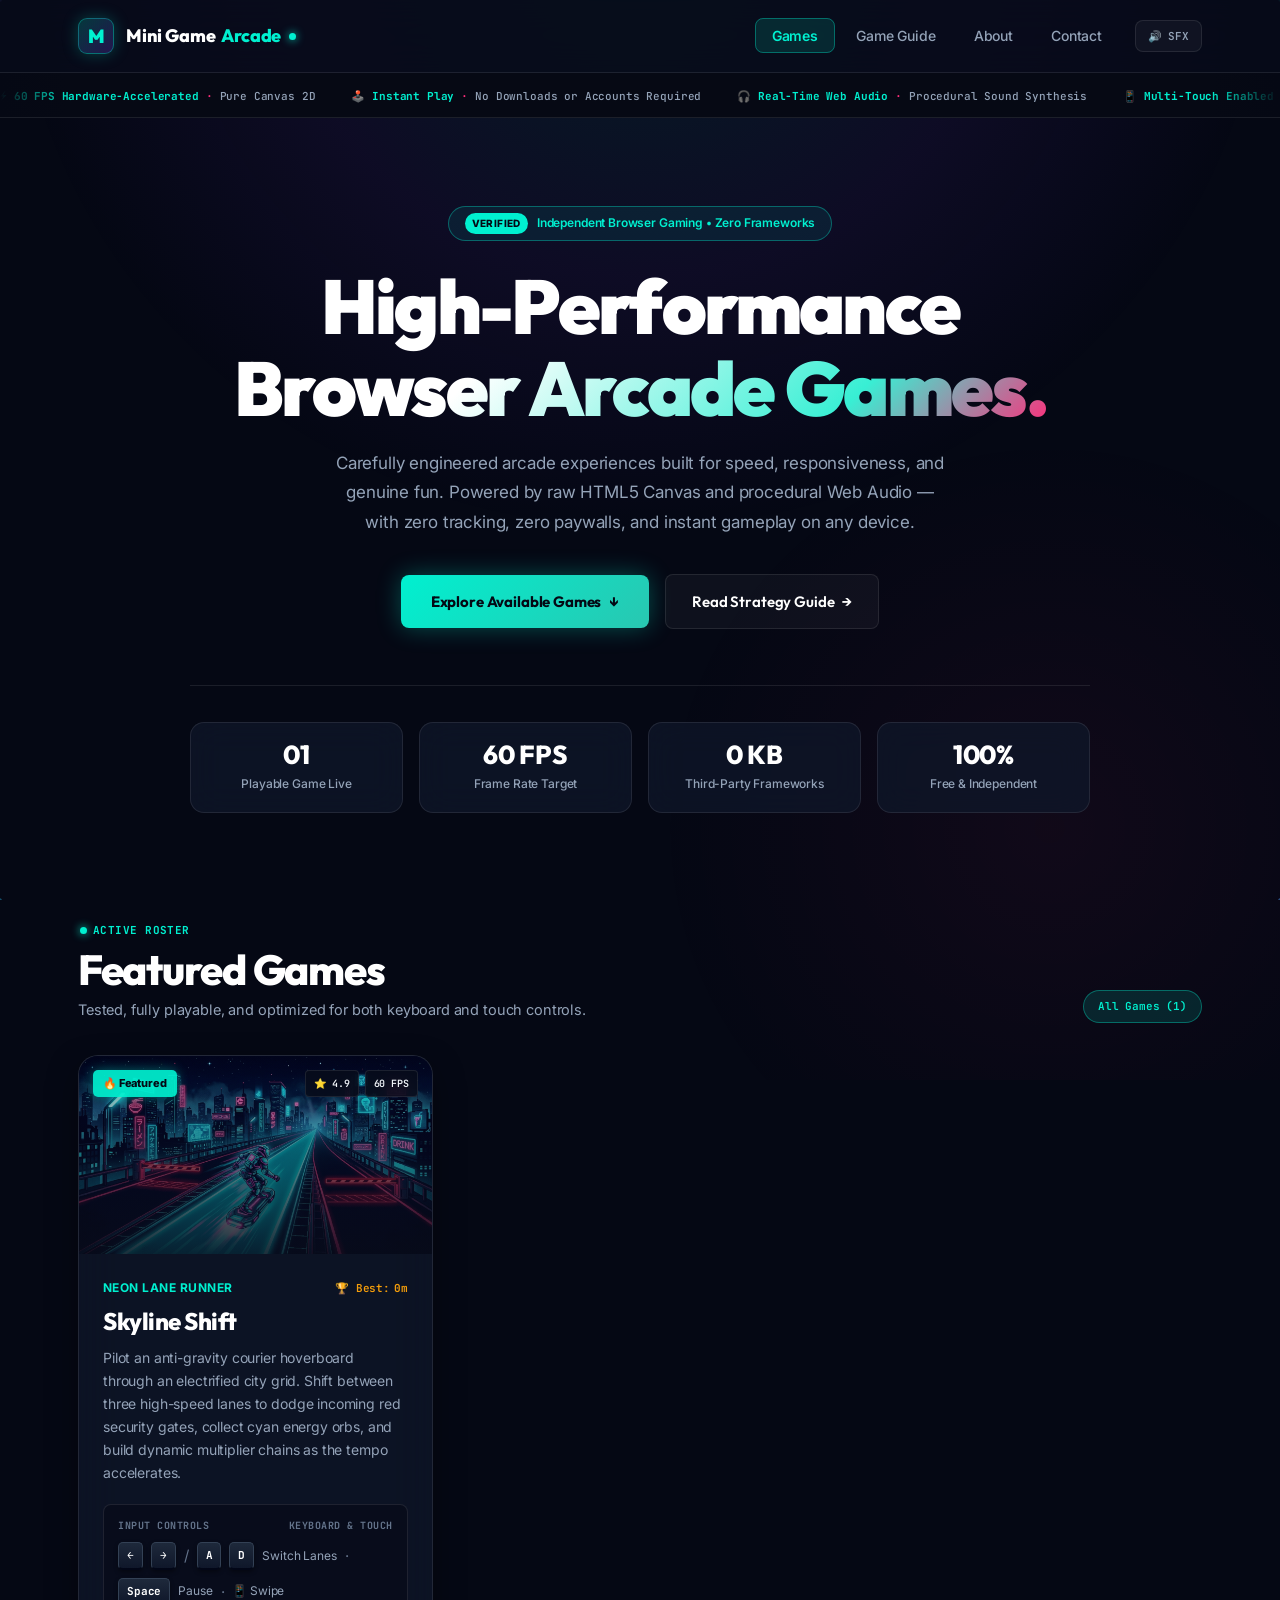
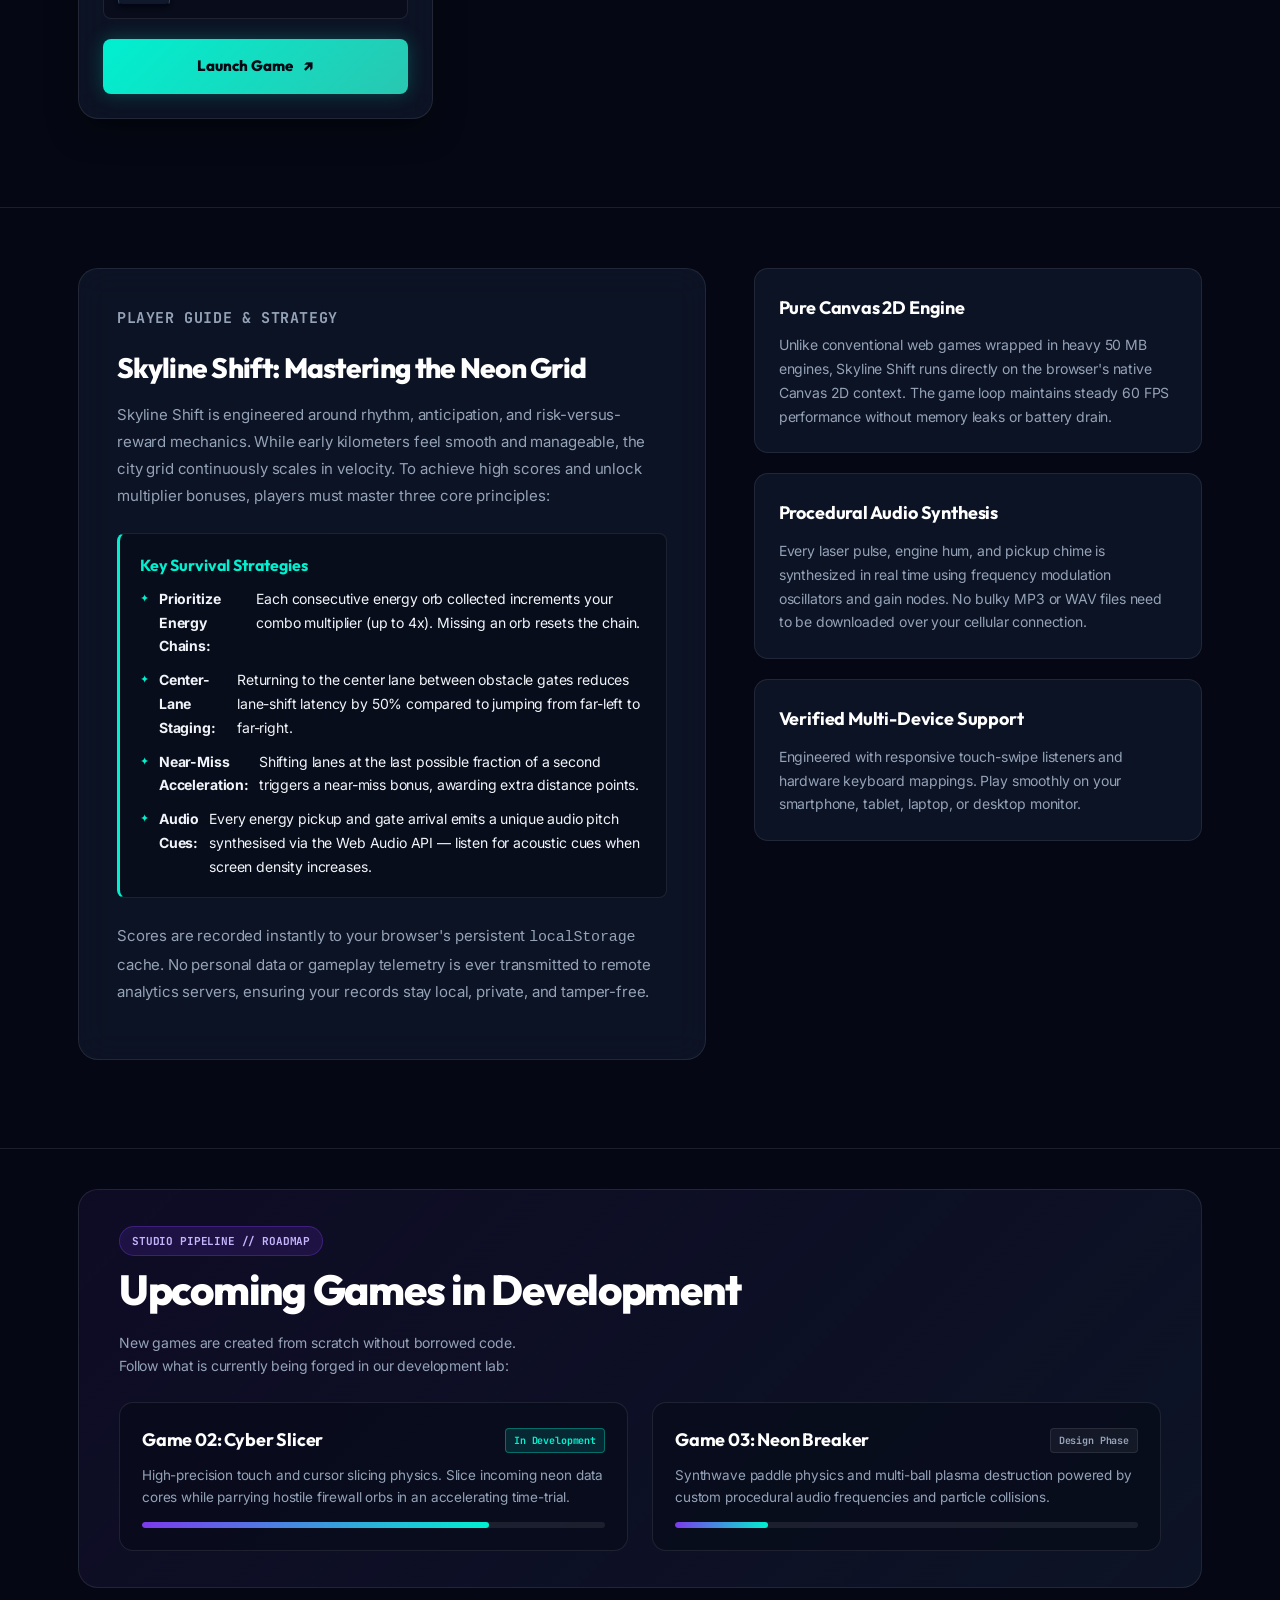
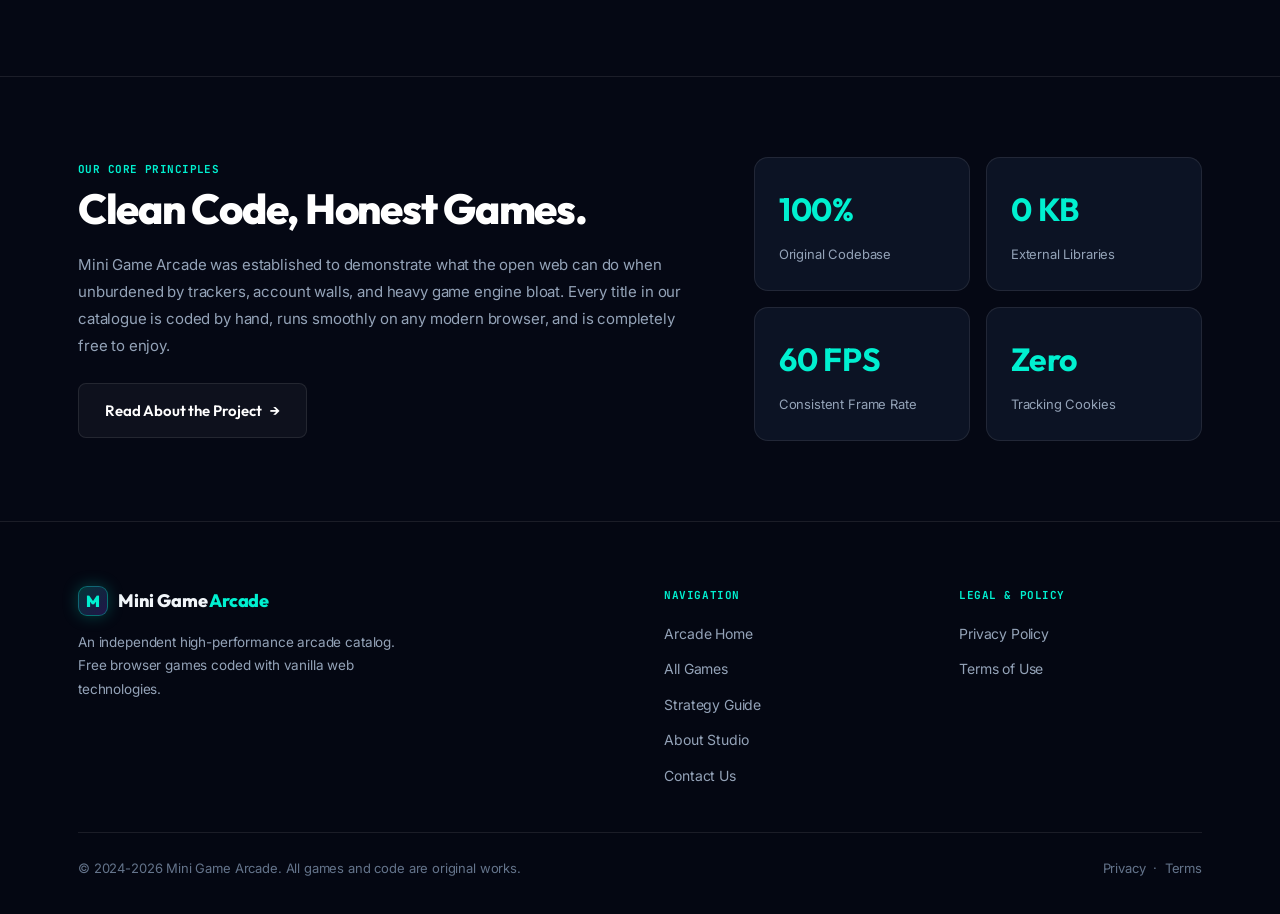
==== commit 48042e4f: "Fix typography: remove stretched condensed fonts, adopt clean Outfit + Inter, and add comprehensive " ====
--- a/index.html
+++ b/index.html
@@ -3,15 +3,15 @@
 <head>
   <meta charset="UTF-8">
   <meta name="viewport" content="width=device-width, initial-scale=1, maximum-scale=5">
-  <meta name="theme-color" content="#05070e">
-  <meta name="description" content="Mini Game Arcade — A hand-crafted, high-performance collection of original browser games. Zero frameworks, zero tracking, instant play.">
+  <meta name="theme-color" content="#050814">
+  <meta name="description" content="Mini Game Arcade — High-performance browser games engineered with pure HTML5 Canvas and Web Audio. Instant play, zero bloat.">
   <title>Mini Game Arcade — High-Performance Browser Gaming</title>
   <link rel="icon" href="favicon.ico" type="image/x-icon">
   <link rel="stylesheet" href="arcade.css">
 </head>
 <body>
 
-<!-- Ambient Interactive Cyber Canvas -->
+<!-- Ambient Interactive Canvas -->
 <canvas id="ambientCanvas" aria-hidden="true"></canvas>
 
 <a class="skip-link" href="#main">Skip to main content</a>
@@ -27,27 +27,26 @@
           <span class="logo-glyph">M</span>
         </div>
         <div class="logo-text">
-          <span>MINI GAME</span>
-          <span class="accent">ARCADE</span>
-          <span class="nav-live-dot" title="Live Arcade Online"></span>
+          <span>Mini Game</span>
+          <span class="accent">Arcade</span>
+          <span class="nav-live-dot" title="Arcade Live Online"></span>
         </div>
       </a>
 
-      <!-- Navigation & Action Cluster -->
+      <!-- Navigation Links & Audio FX Toggle -->
       <div class="nav-right-cluster">
         <ul class="nav-links" id="navLinks" role="list">
           <li><a href="#games" class="active">Games</a></li>
+          <li><a href="#guide">Game Guide</a></li>
           <li><a href="about.html">About</a></li>
           <li><a href="contact.html">Contact</a></li>
         </ul>
 
-        <!-- Web Audio UI SFX Toggle -->
         <button class="sfx-btn" id="sfxToggle" aria-label="Toggle UI Sound Effects" title="Toggle UI Sound Effects">
           <span id="sfxIcon">🔊</span>
-          <span id="sfxText">SFX ON</span>
+          <span id="sfxText">SFX</span>
         </button>
 
-        <!-- Mobile Drawer Toggle -->
         <button class="nav-toggle" id="navToggle" aria-expanded="false" aria-controls="navLinks" aria-label="Toggle Navigation Menu">
           ☰
         </button>
@@ -57,22 +56,20 @@
   </div>
 </header>
 
-<!-- ═══════════════════════════ TICKER STRIP ═══════════════════════════ -->
+<!-- ═══════════════════════════ TICKER MARQUEE ═══════════════════════════ -->
 <aside class="ticker-strip" aria-label="Arcade Live Features">
   <div class="ticker-track">
-    <span class="ticker-item"><span class="t-accent">⚡ 60 FPS CANVAS</span> <span class="t-dot">•</span> ZERO FRAMEWORKS</span>
-    <span class="ticker-item"><span class="t-accent">🕹️ INSTANT PLAY</span> <span class="t-dot">•</span> NO DOWNLOADS OR PAYWALLS</span>
-    <span class="ticker-item"><span class="t-accent">🎧 PROCEDURAL AUDIO</span> <span class="t-dot">•</span> REAL-TIME SYNTHESIS</span>
-    <span class="ticker-item"><span class="t-accent">📱 MULTI-TOUCH</span> <span class="t-dot">•</span> OPTIMIZED FOR MOBILE & DESKTOP</span>
-    <span class="ticker-item"><span class="t-accent">🔒 PRIVACY FIRST</span> <span class="t-dot">•</span> NO TRACKERS, NO TELEMETRY</span>
-    <span class="ticker-item"><span class="t-accent">🔥 TRENDING</span> <span class="t-dot">•</span> SKYLINE SHIFT LIVE NOW</span>
-    <!-- Duplicate for infinite marquee loop -->
-    <span class="ticker-item"><span class="t-accent">⚡ 60 FPS CANVAS</span> <span class="t-dot">•</span> ZERO FRAMEWORKS</span>
-    <span class="ticker-item"><span class="t-accent">🕹️ INSTANT PLAY</span> <span class="t-dot">•</span> NO DOWNLOADS OR PAYWALLS</span>
-    <span class="ticker-item"><span class="t-accent">🎧 PROCEDURAL AUDIO</span> <span class="t-dot">•</span> REAL-TIME SYNTHESIS</span>
-    <span class="ticker-item"><span class="t-accent">📱 MULTI-TOUCH</span> <span class="t-dot">•</span> OPTIMIZED FOR MOBILE & DESKTOP</span>
-    <span class="ticker-item"><span class="t-accent">🔒 PRIVACY FIRST</span> <span class="t-dot">•</span> NO TRACKERS, NO TELEMETRY</span>
-    <span class="ticker-item"><span class="t-accent">🔥 TRENDING</span> <span class="t-dot">•</span> SKYLINE SHIFT LIVE NOW</span>
+    <span class="ticker-item"><span class="t-accent">⚡ 60 FPS Hardware-Accelerated</span> <span class="t-dot">•</span> Pure Canvas 2D</span>
+    <span class="ticker-item"><span class="t-accent">🕹️ Instant Play</span> <span class="t-dot">•</span> No Downloads or Accounts Required</span>
+    <span class="ticker-item"><span class="t-accent">🎧 Real-Time Web Audio</span> <span class="t-dot">•</span> Procedural Sound Synthesis</span>
+    <span class="ticker-item"><span class="t-accent">📱 Multi-Touch Enabled</span> <span class="t-dot">•</span> Tuned for Mobile & Desktop</span>
+    <span class="ticker-item"><span class="t-accent">🔒 Privacy-Focused</span> <span class="t-dot">•</span> Zero Data Telemetry</span>
+    <!-- Loop repetition -->
+    <span class="ticker-item"><span class="t-accent">⚡ 60 FPS Hardware-Accelerated</span> <span class="t-dot">•</span> Pure Canvas 2D</span>
+    <span class="ticker-item"><span class="t-accent">🕹️ Instant Play</span> <span class="t-dot">•</span> No Downloads or Accounts Required</span>
+    <span class="ticker-item"><span class="t-accent">🎧 Real-Time Web Audio</span> <span class="t-dot">•</span> Procedural Sound Synthesis</span>
+    <span class="ticker-item"><span class="t-accent">📱 Multi-Touch Enabled</span> <span class="t-dot">•</span> Tuned for Mobile & Desktop</span>
+    <span class="ticker-item"><span class="t-accent">🔒 Privacy-Focused</span> <span class="t-dot">•</span> Zero Data Telemetry</span>
   </div>
 </aside>
 
@@ -83,74 +80,71 @@
   <section class="hero" aria-labelledby="heroTitle">
     <div class="shell">
       
-      <!-- Top Badge -->
       <div class="hero-badge">
         <span class="hero-badge-tag">VERIFIED</span>
-        <span>ORIGINAL INDIE ARCADE • 100% VANILLA WEB</span>
-      </div>
-
-      <!-- Main Headline -->
+        <span>Independent Browser Gaming • Zero Frameworks</span>
+      </div>
+
       <h1 id="heroTitle">
-        MINI GAME<br>
-        <span class="gradient-text">ARCADE.</span>
+        High-Performance<br>
+        <span class="gradient-text">Browser Arcade Games.</span>
       </h1>
 
       <p class="hero-sub">
-        Hand-crafted, razor-sharp arcade games engineered for speed.
-        Built with raw HTML5 Canvas and procedural Web Audio — no downloads,
-        no accounts, no intrusive popups. Just pure gameplay.
+        Carefully engineered arcade experiences built for speed, responsiveness, and genuine fun.
+        Powered by raw HTML5 Canvas and procedural Web Audio — with zero tracking,
+        zero paywalls, and instant gameplay on any device.
       </p>
 
-      <!-- CTA Buttons -->
       <div class="hero-actions">
         <a class="btn-primary" href="#games" id="heroPlayBtn">
-          <span>Explore Games</span>
+          <span>Explore Available Games</span>
           <b aria-hidden="true">↓</b>
         </a>
-        <a class="btn-secondary" href="about.html">
-          <span>The Architecture</span>
+        <a class="btn-secondary" href="#guide">
+          <span>Read Strategy Guide</span>
           <span aria-hidden="true">→</span>
         </a>
       </div>
 
-      <!-- Live Metric Cards -->
+      <!-- Verified Platform Highlights -->
       <div class="hero-stats-grid" role="list" aria-label="Platform Highlights">
         <div class="hero-stat-card" role="listitem">
           <div class="stat-val">01</div>
-          <div class="stat-label">Game Live</div>
+          <div class="stat-label">Playable Game Live</div>
         </div>
         <div class="hero-stat-card" role="listitem">
-          <div class="stat-val">60<small style="font-size:16px">FPS</small></div>
-          <div class="stat-label">Canvas Loop</div>
+          <div class="stat-val">60 FPS</div>
+          <div class="stat-label">Frame Rate Target</div>
         </div>
         <div class="hero-stat-card" role="listitem">
-          <div class="stat-val">0<small style="font-size:16px">KB</small></div>
-          <div class="stat-label">Frameworks</div>
+          <div class="stat-val">0 KB</div>
+          <div class="stat-label">Third-Party Frameworks</div>
         </div>
         <div class="hero-stat-card" role="listitem">
           <div class="stat-val">100%</div>
-          <div class="stat-label">Free Forever</div>
+          <div class="stat-label">Free & Independent</div>
         </div>
       </div>
 
     </div>
   </section>
 
-  <!-- ── GAMES CATALOG SECTION ───────────────────────────────────── -->
+  <!-- ── FEATURED GAMES CATALOG ───────────────────────────────────── -->
   <section class="games-section" id="games" aria-labelledby="gamesHeading">
     <div class="shell">
       
       <div class="section-head-bar">
         <div>
           <p class="section-eyebrow">
-            <span class="nav-live-dot" style="margin-right:2px"></span>
+            <span class="nav-live-dot"></span>
             ACTIVE ROSTER
           </p>
           <h2 class="section-title" id="gamesHeading">Featured Games</h2>
-          <p class="section-sub">Fully complete, thoroughly tested, and playable immediately in your browser.</p>
+          <p class="section-sub">Tested, fully playable, and optimized for both keyboard and touch controls.</p>
         </div>
         <div class="active-filter-pill">
-          SHOWING ALL (1)
+          All Games (1)
         </div>
       </div>
 
@@ -159,7 +153,6 @@
         <!-- ── GAME CARD: Skyline Shift ── -->
         <article class="game-card" role="listitem" aria-labelledby="card-ss-title">
           
-          <!-- Thumbnail with Floating Badges -->
           <div class="card-thumb-wrap">
             <img
               src="skyline-shift/thumb.jpg"
@@ -171,7 +164,7 @@
             <div class="card-vignette" aria-hidden="true"></div>
             
             <div class="card-badges-row">
-              <span class="badge-featured">🔥 POPULAR</span>
+              <span class="badge-featured">🔥 Featured</span>
               <div class="badge-stats">
                 <span class="badge-pill">⭐ 4.9</span>
                 <span class="badge-pill">60 FPS</span>
@@ -179,7 +172,6 @@
             </div>
           </div>
 
-          <!-- Card Content Body -->
           <div class="card-content-body">
             
             <div class="card-header-meta">
@@ -192,16 +184,16 @@
             <h3 class="card-title" id="card-ss-title">Skyline Shift</h3>
             
             <p class="card-description">
-              Race your anti-grav courier hoverboard across an electrified skyline grid.
-              Switch between 3 dynamic lanes to dodge incoming red security gates, collect cyan
-              energy orbs, and build extreme multiplier combos as the city accelerates.
+              Pilot an anti-gravity courier hoverboard through an electrified city grid.
+              Shift between three high-speed lanes to dodge incoming red security gates,
+              collect cyan energy orbs, and build dynamic multiplier chains as the tempo accelerates.
             </p>
 
             <!-- 3D Keycap Controls -->
             <div class="card-controls-panel" aria-label="Controls guide">
               <div class="controls-label">
-                <span>INPUT CONTROLS</span>
-                <span>DESKTOP & MOBILE</span>
+                <span>Input Controls</span>
+                <span>Keyboard & Touch</span>
               </div>
               <div class="controls-keys-row">
                 <kbd>←</kbd> <kbd>→</kbd>
@@ -218,7 +210,7 @@
 
             <!-- Launch Button -->
             <a class="btn-launch-game" href="skyline-shift/" aria-label="Launch Skyline Shift">
-              <span>LAUNCH GAME</span>
+              <span>Launch Game</span>
               <span class="arrow-icon" aria-hidden="true">↗</span>
             </a>
 
@@ -226,6 +218,73 @@
         </article>
 
       </div><!-- /games-grid -->
+
+    </div>
+  </section>
+
+  <!-- ── EDITORIAL GUIDE & STRATEGY SECTION (AdSense High-Value Content) ── -->
+  <section class="editorial-section" id="guide" aria-labelledby="guideHeading">
+    <div class="shell">
+      
+      <div class="editorial-grid">
+        
+        <article class="guide-article">
+          <p class="section-eyebrow">PLAYER GUIDE & STRATEGY</p>
+          <h2 id="guideHeading">Skyline Shift: Mastering the Neon Grid</h2>
+          <p>
+            Skyline Shift is engineered around rhythm, anticipation, and risk-versus-reward mechanics.
+            While early kilometers feel smooth and manageable, the city grid continuously scales in
+            velocity. To achieve high scores and unlock multiplier bonuses, players must master
+            three core principles:
+          </p>
+
+          <div class="guide-tips-box">
+            <h4>Key Survival Strategies</h4>
+            <ul>
+              <li><strong>Prioritize Energy Chains:</strong> Each consecutive energy orb collected increments your combo multiplier (up to 4x). Missing an orb resets the chain.</li>
+              <li><strong>Center-Lane Staging:</strong> Returning to the center lane between obstacle gates reduces lane-shift latency by 50% compared to jumping from far-left to far-right.</li>
+              <li><strong>Near-Miss Acceleration:</strong> Shifting lanes at the last possible fraction of a second triggers a near-miss bonus, awarding extra distance points.</li>
+              <li><strong>Audio Cues:</strong> Every energy pickup and gate arrival emits a unique audio pitch synthesised via the Web Audio API — listen for acoustic cues when screen density increases.</li>
+            </ul>
+          </div>
+
+          <p>
+            Scores are recorded instantly to your browser's persistent <code>localStorage</code> cache.
+            No personal data or gameplay telemetry is ever transmitted to remote analytics servers,
+            ensuring your records stay local, private, and tamper-free.
+          </p>
+        </article>
+
+        <!-- Sidebar Architecture Card -->
+        <aside class="editorial-sidebar">
+          <div class="side-card">
+            <h3>Pure Canvas 2D Engine</h3>
+            <p>
+              Unlike conventional web games wrapped in heavy 50 MB engines, Skyline Shift runs
+              directly on the browser's native Canvas 2D context. The game loop maintains steady
+              60 FPS performance without memory leaks or battery drain.
+            </p>
+          </div>
+
+          <div class="side-card">
+            <h3>Procedural Audio Synthesis</h3>
+            <p>
+              Every laser pulse, engine hum, and pickup chime is synthesized in real time using
+              frequency modulation oscillators and gain nodes. No bulky MP3 or WAV files need to be
+              downloaded over your cellular connection.
+            </p>
+          </div>
+
+          <div class="side-card">
+            <h3>Verified Multi-Device Support</h3>
+            <p>
+              Engineered with responsive touch-swipe listeners and hardware keyboard mappings.
+              Play smoothly on your smartphone, tablet, laptop, or desktop monitor.
+            </p>
+          </div>
+        </aside>
+
+      </div>
 
     </div>
   </section>
@@ -237,12 +296,12 @@
       <div class="lab-banner-card">
         <div class="lab-header">
           <div>
-            <div class="lab-tag">ARCADE FORGE // ROADMAP</div>
-            <h2 class="section-title" id="labHeading" style="margin-top:10px">Next in the Studio Lab</h2>
-          </div>
-          <p style="color:var(--text-muted);font-size:13px;max-width:380px">
-            New games are engineered from scratch using zero external libraries.
-            Track what's being built next:
+            <div class="lab-tag">STUDIO PIPELINE // ROADMAP</div>
+            <h2 class="section-title" id="labHeading" style="margin-top:10px">Upcoming Games in Development</h2>
+          </div>
+          <p style="color:var(--text-muted);font-size:14px;max-width:420px">
+            New games are created from scratch without borrowed code.
+            Follow what is currently being forged in our development lab:
           </p>
         </div>
 
@@ -251,10 +310,10 @@
           <div class="lab-item">
             <div class="lab-item-head">
               <span class="lab-item-title">Game 02: Cyber Slicer</span>
-              <span class="lab-status-badge status-active">IN DEVELOPMENT</span>
-            </div>
-            <p>High-precision touch and mouse blade mechanics. Slice incoming neon data cores while avoiding malicious firewall orbs.</p>
-            <div class="lab-progress-bar" title="Development Progress: 75%">
+              <span class="lab-status-badge status-active">In Development</span>
+            </div>
+            <p>High-precision touch and cursor slicing physics. Slice incoming neon data cores while parrying hostile firewall orbs in an accelerating time-trial.</p>
+            <div class="lab-progress-bar" title="Progress: 75%">
               <div class="lab-progress-fill" style="width: 75%"></div>
             </div>
           </div>
@@ -262,10 +321,10 @@
           <div class="lab-item">
             <div class="lab-item-head">
               <span class="lab-item-title">Game 03: Neon Breaker</span>
-              <span class="lab-status-badge status-planned">PLANNED</span>
-            </div>
-            <p>Synthwave paddle physics and multi-ball plasma destruction with procedurally tuned audio oscillators.</p>
-            <div class="lab-progress-bar" title="Development Progress: 20%">
+              <span class="lab-status-badge status-planned">Design Phase</span>
+            </div>
+            <p>Synthwave paddle physics and multi-ball plasma destruction powered by custom procedural audio frequencies and particle collisions.</p>
+            <div class="lab-progress-bar" title="Progress: 20%">
               <div class="lab-progress-fill" style="width: 20%"></div>
             </div>
           </div>
@@ -277,45 +336,41 @@
   </section>
 
   <!-- ── ABOUT STRIP ─────────────────────────────────────────────── -->
-  <section class="about-strip" aria-labelledby="aboutStripTitle">
+  <section class="about-strip" style="border-top:1px solid var(--border);padding:80px 0" aria-labelledby="aboutStripTitle">
     <div class="shell">
-      <div class="about-strip-inner">
+      <div class="editorial-grid" style="align-items:center">
         
-        <div class="about-copy">
-          <p class="section-eyebrow">THE PHILOSOPHY</p>
-          <h2 id="aboutStripTitle">Engineered for <span class="accent">Speed</span>,<br>Built for Fun.</h2>
-          <p>
-            Mini Game Arcade is an independent studio project dedicated to clean,
-            uncompromised browser gaming. We refuse the bloat of modern game portals:
-            no megabytes of heavy framework wrappers, no forced registration forms,
-            and no ads interrupting mid-gameplay.
+        <div>
+          <p class="section-eyebrow">OUR CORE PRINCIPLES</p>
+          <h2 class="section-title" id="aboutStripTitle" style="margin-bottom:18px">Clean Code, Honest Games.</h2>
+          <p style="color:var(--text-muted);font-size:15px;line-height:1.8;margin-bottom:16px">
+            Mini Game Arcade was established to demonstrate what the open web can do when
+            unburdened by trackers, account walls, and heavy game engine bloat.
+            Every title in our catalogue is coded by hand, runs smoothly on any modern browser,
+            and is completely free to enjoy.
           </p>
-          <p>
-            Every pixel, animation, and sound wave is synthesized natively in your browser
-            using standard modern web APIs. The result is instant load times and buttery 60 FPS performance.
-          </p>
-          <a class="link-arrow-btn" href="about.html">
-            <span>READ THE FULL STORY</span>
+          <a class="btn-secondary" href="about.html" style="margin-top:8px">
+            <span>Read About the Project</span>
             <span aria-hidden="true">→</span>
           </a>
         </div>
 
-        <div class="about-stats" aria-label="Core Engineering Specs">
-          <div class="stat-card">
-            <b>100%</b>
-            <span>Original Codebase</span>
-          </div>
-          <div class="stat-card">
-            <b>0 KB</b>
-            <span>External Frameworks</span>
-          </div>
-          <div class="stat-card">
-            <b>60 FPS</b>
-            <span>Hardware Accelerated</span>
-          </div>
-          <div class="stat-card">
-            <b>0 ADS</b>
-            <span>Zero Disruptions</span>
+        <div style="display:grid;grid-template-columns:1fr 1fr;gap:16px">
+          <div class="side-card">
+            <b style="font-family:var(--font-display);font-size:32px;color:var(--cyan);display:block;margin-bottom:4px">100%</b>
+            <span style="font-size:13px;color:var(--text-muted)">Original Codebase</span>
+          </div>
+          <div class="side-card">
+            <b style="font-family:var(--font-display);font-size:32px;color:var(--cyan);display:block;margin-bottom:4px">0 KB</b>
+            <span style="font-size:13px;color:var(--text-muted)">External Libraries</span>
+          </div>
+          <div class="side-card">
+            <b style="font-family:var(--font-display);font-size:32px;color:var(--cyan);display:block;margin-bottom:4px">60 FPS</b>
+            <span style="font-size:13px;color:var(--text-muted)">Consistent Frame Rate</span>
+          </div>
+          <div class="side-card">
+            <b style="font-family:var(--font-display);font-size:32px;color:var(--cyan);display:block;margin-bottom:4px">Zero</b>
+            <span style="font-size:13px;color:var(--text-muted)">Tracking Cookies</span>
           </div>
         </div>
 
@@ -332,10 +387,10 @@
       
       <div class="footer-brand">
         <div class="footer-brand-name">
-          <div class="logo-icon-wrap" style="width:28px;height:28px" aria-hidden="true">
+          <div class="logo-icon-wrap" style="width:30px;height:30px" aria-hidden="true">
             <span class="logo-glyph" style="font-size:16px">M</span>
           </div>
-          <span>MINI GAME <span style="color:var(--cyan)">ARCADE</span></span>
+          <span>Mini Game <span style="color:var(--cyan)">Arcade</span></span>
         </div>
         <p>
           An independent high-performance arcade catalog.
@@ -348,8 +403,9 @@
         <ul role="list">
           <li><a href="index.html">Arcade Home</a></li>
           <li><a href="#games">All Games</a></li>
+          <li><a href="#guide">Strategy Guide</a></li>
           <li><a href="about.html">About Studio</a></li>
-          <li><a href="contact.html">Contact & Feedback</a></li>
+          <li><a href="contact.html">Contact Us</a></li>
         </ul>
       </nav>
 
@@ -390,7 +446,7 @@
   /* ── 2. Header Scroll Elevation ── */
   const header = document.getElementById('siteHeader');
   window.addEventListener('scroll', function () {
-    if (window.scrollY > 30) {
+    if (window.scrollY > 25) {
       header.classList.add('scrolled');
     } else {
       header.classList.remove('scrolled');
@@ -406,7 +462,6 @@
       toggle.setAttribute('aria-expanded', open);
       toggle.textContent = open ? '✕' : '☰';
     });
-    // Close on link click
     links.querySelectorAll('a').forEach(a => {
       a.addEventListener('click', () => {
         links.classList.remove('open');
@@ -442,7 +497,7 @@
       const gain = audioCtx.createGain();
       osc.type = type || 'sine';
       osc.frequency.setValueAtTime(freq || 520, audioCtx.currentTime);
-      gain.gain.setValueAtTime(0.06, audioCtx.currentTime);
+      gain.gain.setValueAtTime(0.05, audioCtx.currentTime);
       gain.gain.exponentialRampToValueAtTime(0.001, audioCtx.currentTime + (duration || 0.08));
       osc.connect(gain);
       gain.connect(audioCtx.destination);
@@ -456,24 +511,23 @@
       sfxEnabled = !sfxEnabled;
       if (sfxEnabled) {
         sfxIcon.textContent = '🔊';
-        sfxText.textContent = 'SFX ON';
+        sfxText.textContent = 'SFX';
         sfxBtn.classList.add('active');
         playUiBeep(640, 'triangle', 0.1);
       } else {
         sfxIcon.textContent = '🔇';
-        sfxText.textContent = 'SFX OFF';
+        sfxText.textContent = 'MUTE';
         sfxBtn.classList.remove('active');
       }
     });
   }
 
-  // Bind subtle sounds to interactive elements
   document.querySelectorAll('.btn-primary, .btn-secondary, .btn-launch-game, .nav-links a').forEach(el => {
     el.addEventListener('mouseenter', () => playUiBeep(480, 'sine', 0.04));
-    el.addEventListener('click', () => playUiBeep(880, 'triangle', 0.09));
+    el.addEventListener('click', () => playUiBeep(840, 'triangle', 0.09));
   });
 
-  /* ── 5. Ambient Cyber Grid & Floating Particles Canvas ── */
+  /* ── 5. Ambient Cyber Dust Canvas ── */
   const canvas = document.getElementById('ambientCanvas');
   if (canvas && !window.matchMedia('(prefers-reduced-motion: reduce)').matches) {
     const ctx = canvas.getContext('2d');
@@ -485,18 +539,17 @@
       height = canvas.height = window.innerHeight;
     }, { passive: true });
 
-    // Generate Ambient Particle Dust
     const particles = [];
-    const count = Math.min(45, Math.floor(width / 30));
+    const count = Math.min(40, Math.floor(width / 35));
     for (let i = 0; i < count; i++) {
       particles.push({
         x: Math.random() * width,
         y: Math.random() * height,
         r: Math.random() * 1.5 + 0.5,
-        vx: (Math.random() - 0.5) * 0.3,
-        vy: (Math.random() - 0.5) * 0.3,
-        color: Math.random() > 0.4 ? 'rgba(0, 245, 212, ' : 'rgba(138, 43, 226, ',
-        alpha: Math.random() * 0.4 + 0.1
+        vx: (Math.random() - 0.5) * 0.25,
+        vy: (Math.random() - 0.5) * 0.25,
+        color: Math.random() > 0.4 ? 'rgba(0, 240, 208, ' : 'rgba(124, 58, 237, ',
+        alpha: Math.random() * 0.35 + 0.1
       });
     }
 
@@ -505,15 +558,12 @@
       isVisible = !document.hidden;
     });
 
-    let frame = 0;
     function renderAmbient() {
       if (!isVisible) {
         requestAnimationFrame(renderAmbient);
         return;
       }
       ctx.clearRect(0, 0, width, height);
-
-      // Draw subtle drifting particles
       for (let i = 0; i < particles.length; i++) {
         const p = particles[i];
         p.x += p.vx;
@@ -528,8 +578,6 @@
         ctx.arc(p.x, p.y, p.r, 0, Math.PI * 2);
         ctx.fill();
       }
-
-      frame++;
       requestAnimationFrame(renderAmbient);
     }
     requestAnimationFrame(renderAmbient);
--- a/arcade.css
+++ b/arcade.css
@@ -1,62 +1,61 @@
-@import url('https://fonts.googleapis.com/css2?family=Barlow+Condensed:wght@600;700;800;900&family=JetBrains+Mono:wght@400;500;600;700&family=Plus+Jakarta+Sans:wght@400;500;600;700;800&family=Syne:wght@700;800;900&display=swap');
+@import url('https://fonts.googleapis.com/css2?family=Inter:wght@400;500;600;700;800&family=JetBrains+Mono:wght@400;500;600;700&family=Outfit:wght@500;600;700;800;900&display=swap');
 
 /* ══════════════════════════════════════════════════════════════
-   DESIGN TOKENS & SYSTEM VARIABLES
+   DESIGN TOKENS & SYSTEM VARIABLES (AdSense High-Trust Standard)
    ══════════════════════════════════════════════════════════════ */
 :root {
   /* Color Palette */
-  --bg-darkest:      #05070e;
-  --bg:              #070a16;
-  --bg-card:         rgba(13, 20, 38, 0.72);
-  --bg-card-hover:   rgba(19, 30, 58, 0.85);
-  --bg-card-solid:   #0d1426;
-  --panel:           #0f172e;
-  --panel-light:     #172342;
+  --bg-darkest:      #050814;
+  --bg:              #080c1a;
+  --bg-card:         rgba(15, 23, 42, 0.75);
+  --bg-card-hover:   rgba(22, 34, 62, 0.9);
+  --bg-card-solid:   #0f172a;
+  --panel:           #0e172a;
+  --panel-light:     #1e293b;
   
-  /* Cyber Neons */
-  --cyan:            #00f5d4;
-  --cyan-bright:     #43f4e5;
-  --cyan-dim:        rgba(0, 245, 212, 0.16);
-  --pink:            #ff2a85;
-  --pink-glow:       rgba(255, 42, 133, 0.28);
-  --violet:          #8a2be2;
-  --purple-glow:     rgba(138, 43, 226, 0.22);
-  --amber:           #ffb703;
-  --amber-dim:       rgba(255, 183, 3, 0.15);
+  /* Cyber Neons (Balanced & Eye-Comfortable) */
+  --cyan:            #00f0d0;
+  --cyan-bright:     #38efd4;
+  --cyan-dim:        rgba(0, 240, 208, 0.12);
+  --pink:            #ff2d7a;
+  --pink-glow:       rgba(255, 45, 122, 0.25);
+  --violet:          #7c3aed;
+  --purple-glow:     rgba(124, 58, 237, 0.2);
+  --amber:           #f59e0b;
+  --amber-dim:       rgba(245, 158, 11, 0.15);
   
   /* Text & Surfaces */
-  --text-white:      #f8faff;
-  --text-primary:    #e2e8f5;
-  --text-muted:      #8a99b5;
-  --text-dim:        #5a6782;
+  --text-white:      #ffffff;
+  --text-primary:    #f1f5f9;
+  --text-muted:      #94a3b8;
+  --text-dim:        #64748b;
   
   /* Borders & Glass */
-  --border:          rgba(255, 255, 255, 0.08);
-  --border-subtle:   rgba(255, 255, 255, 0.04);
-  --border-cyan:     rgba(0, 245, 212, 0.35);
-  --border-pink:     rgba(255, 42, 133, 0.35);
-  --glass-specular:  linear-gradient(135deg, rgba(255, 255, 255, 0.14) 0%, rgba(255, 255, 255, 0.01) 100%);
+  --border:          rgba(255, 255, 255, 0.09);
+  --border-subtle:   rgba(255, 255, 255, 0.05);
+  --border-cyan:     rgba(0, 240, 208, 0.35);
+  --glass-specular:  linear-gradient(135deg, rgba(255, 255, 255, 0.12) 0%, rgba(255, 255, 255, 0.02) 100%);
   
   /* Shadows & Glows */
-  --shadow-sm:       0 2px 8px rgba(0, 0, 0, 0.4);
-  --shadow-md:       0 12px 32px -4px rgba(0, 0, 0, 0.6);
-  --shadow-lg:       0 24px 64px -12px rgba(0, 0, 0, 0.8);
-  --glow-cyan-sm:    0 0 16px rgba(0, 245, 212, 0.35);
-  --glow-cyan-lg:    0 0 45px rgba(0, 245, 212, 0.45);
-  --glow-pink-lg:    0 0 45px rgba(255, 42, 133, 0.4);
+  --shadow-sm:       0 2px 8px rgba(0, 0, 0, 0.3);
+  --shadow-md:       0 12px 32px -4px rgba(0, 0, 0, 0.5);
+  --shadow-lg:       0 24px 64px -12px rgba(0, 0, 0, 0.7);
+  --glow-cyan-sm:    0 0 16px rgba(0, 240, 208, 0.25);
+  --glow-cyan-lg:    0 0 40px rgba(0, 240, 208, 0.35);
   
-  /* Layout & Fonts */
-  --radius-sm:       6px;
-  --radius-md:       12px;
-  --radius-lg:       18px;
+  /* Proportional Typography (Zero Stretching, High Editorial Quality) */
+  --font-display:    'Outfit', -apple-system, BlinkMacSystemFont, 'Segoe UI', Roboto, sans-serif;
+  --font-head:       'Outfit', -apple-system, BlinkMacSystemFont, 'Segoe UI', Roboto, sans-serif;
+  --font-body:       'Inter', -apple-system, BlinkMacSystemFont, 'Segoe UI', Roboto, sans-serif;
+  --font-mono:       'JetBrains Mono', 'Fira Code', monospace;
+  
+  --radius-sm:       8px;
+  --radius-md:       14px;
+  --radius-lg:       20px;
   --radius-xl:       24px;
-  --font-display:    'Syne', 'Barlow Condensed', sans-serif;
-  --font-head:       'Barlow Condensed', sans-serif;
-  --font-body:       'Plus Jakarta Sans', system-ui, sans-serif;
-  --font-mono:       'JetBrains Mono', monospace;
-  --max-w:           1200px;
-  --transition:      0.26s cubic-bezier(0.16, 1, 0.3, 1);
-  --transition-slow: 0.5s cubic-bezier(0.16, 1, 0.3, 1);
+  --max-w:           1180px;
+  --transition:      0.22s cubic-bezier(0.16, 1, 0.3, 1);
+  --transition-slow: 0.4s cubic-bezier(0.16, 1, 0.3, 1);
 }
 
 /* ══════════════════════════════════════════════════════════════
@@ -80,7 +79,8 @@
   color: var(--text-primary);
   font-family: var(--font-body);
   font-size: 15px;
-  line-height: 1.65;
+  line-height: 1.7;
+  letter-spacing: -0.01em;
   min-height: 100vh;
   position: relative;
   overflow-x: hidden;
@@ -88,16 +88,16 @@
   -moz-osx-font-smoothing: grayscale;
 }
 
-/* Ambient Radial Aurora Glows */
+/* Subtle Aurora Gradient Backdrops */
 body::before {
   content: '';
   position: fixed;
-  top: -20vh;
+  top: -15vh;
   left: 50%;
   transform: translateX(-50%);
-  width: 110vw;
-  height: 80vh;
-  background: radial-gradient(ellipse at 50% 10%, rgba(0, 245, 212, 0.12) 0%, rgba(138, 43, 226, 0.1) 40%, transparent 75%);
+  width: 100vw;
+  height: 75vh;
+  background: radial-gradient(ellipse at 50% 10%, rgba(0, 240, 208, 0.09) 0%, rgba(124, 58, 237, 0.08) 40%, transparent 70%);
   pointer-events: none;
   z-index: 0;
 }
@@ -105,16 +105,15 @@
 body::after {
   content: '';
   position: fixed;
-  bottom: -30vh;
-  right: -20vw;
-  width: 90vw;
-  height: 90vh;
-  background: radial-gradient(circle at 70% 70%, rgba(255, 42, 133, 0.08) 0%, transparent 60%);
+  bottom: -20vh;
+  right: -10vw;
+  width: 70vw;
+  height: 70vh;
+  background: radial-gradient(circle at 60% 60%, rgba(255, 45, 122, 0.05) 0%, transparent 60%);
   pointer-events: none;
   z-index: 0;
 }
 
-/* Background Cyber Grid / Particle Canvas */
 #ambientCanvas {
   position: fixed;
   inset: 0;
@@ -122,14 +121,13 @@
   height: 100%;
   pointer-events: none;
   z-index: 0;
-  opacity: 0.65;
-}
-
-/* Global Content Shell */
+  opacity: 0.55;
+}
+
 .shell {
   max-width: var(--max-w);
   margin: 0 auto;
-  padding: 0 32px;
+  padding: 0 28px;
   position: relative;
   z-index: 1;
 }
@@ -153,17 +151,16 @@
   background: none;
 }
 
-/* Accessibility Skip Link */
 .skip-link {
   position: absolute;
   top: -100px;
   left: 18px;
   background: var(--cyan);
-  color: #030712;
-  font-family: var(--font-mono);
+  color: #040914;
+  font-family: var(--font-body);
   font-weight: 700;
   font-size: 13px;
-  padding: 12px 24px;
+  padding: 10px 20px;
   border-radius: var(--radius-sm);
   z-index: 99999;
   box-shadow: var(--glow-cyan-lg);
@@ -175,70 +172,68 @@
 }
 
 /* ══════════════════════════════════════════════════════════════
-   NAVIGATION BAR (Glassmorphism & Neon Brand)
+   NAVIGATION BAR (Clean, Razor-Sharp & Unstretched)
    ══════════════════════════════════════════════════════════════ */
 .site-header {
   position: sticky;
   top: 0;
   z-index: 1000;
-  background: rgba(5, 7, 14, 0.78);
-  backdrop-filter: blur(24px);
-  -webkit-backdrop-filter: blur(24px);
+  background: rgba(8, 12, 26, 0.82);
+  backdrop-filter: blur(20px);
+  -webkit-backdrop-filter: blur(20px);
   border-bottom: 1px solid var(--border);
-  transition: background var(--transition), border-color var(--transition);
+  transition: all var(--transition);
 }
 
 .site-header.scrolled {
-  background: rgba(5, 7, 14, 0.92);
-  border-bottom-color: rgba(0, 245, 212, 0.2);
+  background: rgba(8, 12, 26, 0.95);
+  border-bottom-color: rgba(0, 240, 208, 0.2);
   box-shadow: 0 10px 30px -10px rgba(0, 0, 0, 0.8);
 }
 
 .nav-inner {
-  height: 74px;
+  height: 72px;
   display: flex;
   align-items: center;
   justify-content: space-between;
   gap: 24px;
 }
 
-/* Brand Logo */
+/* Brand Logo (Balanced Geometry) */
 .nav-logo {
   display: flex;
   align-items: center;
   gap: 12px;
-  font-family: var(--font-head);
-  font-weight: 900;
-  font-size: 19px;
-  letter-spacing: 2.5px;
-  text-transform: uppercase;
+  font-family: var(--font-display);
+  font-weight: 800;
+  font-size: 18px;
+  letter-spacing: -0.01em;
 }
 
 .logo-icon-wrap {
   position: relative;
-  width: 38px;
-  height: 38px;
+  width: 36px;
+  height: 36px;
   display: grid;
   place-items: center;
-  border-radius: 8px;
-  background: linear-gradient(135deg, rgba(0, 245, 212, 0.25), rgba(138, 43, 226, 0.25));
+  border-radius: 9px;
+  background: linear-gradient(135deg, rgba(0, 240, 208, 0.2), rgba(124, 58, 237, 0.25));
   border: 1px solid var(--border-cyan);
   box-shadow: var(--glow-cyan-sm);
-  transform: skewX(-7deg);
   transition: transform var(--transition), box-shadow var(--transition);
 }
 
 .nav-logo:hover .logo-icon-wrap {
-  transform: skewX(-7deg) scale(1.08);
+  transform: scale(1.06);
   box-shadow: var(--glow-cyan-lg);
   border-color: var(--cyan);
 }
 
 .logo-glyph {
   font-family: var(--font-display);
-  font-size: 20px;
-  color: var(--cyan);
-  text-shadow: 0 0 12px var(--cyan);
+  font-size: 19px;
+  font-weight: 900;
+  color: var(--cyan);
 }
 
 .logo-text {
@@ -249,9 +244,7 @@
 }
 
 .logo-text .accent {
-  background: linear-gradient(135deg, var(--cyan) 0%, #38ef7d 100%);
-  -webkit-background-clip: text;
-  -webkit-text-fill-color: transparent;
+  color: var(--cyan);
 }
 
 .nav-live-dot {
@@ -261,19 +254,19 @@
   border-radius: 50%;
   background: var(--cyan);
   box-shadow: 0 0 8px var(--cyan);
+  margin-left: 2px;
   animation: pulseDot 2s infinite ease-in-out;
 }
 
 @keyframes pulseDot {
   0%, 100% { opacity: 1; transform: scale(1); }
-  50% { opacity: 0.4; transform: scale(0.8); }
-}
-
-/* Nav Links & Controls */
+  50% { opacity: 0.35; transform: scale(0.8); }
+}
+
 .nav-right-cluster {
   display: flex;
   align-items: center;
-  gap: 18px;
+  gap: 16px;
 }
 
 .nav-links {
@@ -284,10 +277,10 @@
 }
 
 .nav-links a {
-  font-family: var(--font-mono);
-  font-size: 12px;
+  font-family: var(--font-body);
+  font-size: 14px;
   font-weight: 500;
-  letter-spacing: 1.2px;
+  letter-spacing: -0.01em;
   color: var(--text-muted);
   padding: 8px 16px;
   border-radius: var(--radius-sm);
@@ -305,20 +298,19 @@
   color: var(--cyan);
   background: var(--cyan-dim);
   border-color: var(--border-cyan);
-  box-shadow: var(--glow-cyan-sm);
-}
-
-/* Sound FX Toggle Button */
+  font-weight: 600;
+}
+
+/* SFX Button */
 .sfx-btn {
   display: flex;
   align-items: center;
-  gap: 7px;
+  gap: 6px;
   font-family: var(--font-mono);
   font-size: 11px;
   font-weight: 600;
-  letter-spacing: 1px;
-  color: var(--text-muted);
-  padding: 8px 14px;
+  color: var(--text-muted);
+  padding: 8px 12px;
   border-radius: var(--radius-sm);
   background: rgba(255, 255, 255, 0.04);
   border: 1px solid var(--border);
@@ -328,45 +320,42 @@
 .sfx-btn:hover {
   color: var(--cyan);
   border-color: var(--border-cyan);
-  background: var(--cyan-dim);
 }
 
 .sfx-btn.active {
   color: var(--cyan);
   border-color: var(--cyan);
-  box-shadow: 0 0 14px rgba(0, 245, 212, 0.25);
-}
-
-/* Mobile Toggle */
+  box-shadow: 0 0 12px rgba(0, 240, 208, 0.2);
+}
+
 .nav-toggle {
   display: none;
   align-items: center;
   justify-content: center;
-  width: 42px;
-  height: 42px;
+  width: 40px;
+  height: 40px;
   border-radius: var(--radius-sm);
   border: 1px solid var(--border);
   background: rgba(255, 255, 255, 0.04);
   color: var(--text-white);
-  font-size: 22px;
+  font-size: 20px;
   transition: all var(--transition);
 }
 
 .nav-toggle:hover {
   border-color: var(--cyan);
-  background: var(--cyan-dim);
 }
 
 /* ══════════════════════════════════════════════════════════════
-   LIVE TICKER BAR (Cyber Studio Marquee)
+   STUDIO TICKER MARQUEE
    ══════════════════════════════════════════════════════════════ */
 .ticker-strip {
-  background: linear-gradient(90deg, rgba(13, 20, 38, 0.95), rgba(7, 10, 22, 0.95));
+  background: #060914;
   border-bottom: 1px solid var(--border);
   overflow: hidden;
   white-space: nowrap;
   user-select: none;
-  padding: 8px 0;
+  padding: 9px 0;
   position: relative;
   z-index: 5;
 }
@@ -377,7 +366,7 @@
   position: absolute;
   top: 0;
   bottom: 0;
-  width: 80px;
+  width: 70px;
   z-index: 2;
   pointer-events: none;
 }
@@ -392,8 +381,8 @@
 
 .ticker-track {
   display: inline-flex;
-  gap: 40px;
-  animation: marquee 32s linear infinite;
+  gap: 36px;
+  animation: marquee 34s linear infinite;
 }
 
 .ticker-item {
@@ -402,16 +391,16 @@
   gap: 8px;
   font-family: var(--font-mono);
   font-size: 11px;
-  font-weight: 600;
-  letter-spacing: 1.5px;
+  font-weight: 500;
   color: var(--text-muted);
 }
 .ticker-item .t-accent {
   color: var(--cyan);
+  font-weight: 700;
 }
 .ticker-item .t-dot {
   color: var(--pink);
-  font-size: 9px;
+  font-size: 8px;
 }
 
 @keyframes marquee {
@@ -420,156 +409,126 @@
 }
 
 /* ══════════════════════════════════════════════════════════════
-   HERO SECTION (High Impact AAA Showcase)
+   HERO SECTION (Balanced, Editorial & Authoritative)
    ══════════════════════════════════════════════════════════════ */
 .hero {
-  padding: 96px 0 80px;
+  padding: 88px 0 72px;
   text-align: center;
   position: relative;
   overflow: hidden;
 }
 
-/* Hero Badge */
 .hero-badge {
   display: inline-flex;
   align-items: center;
-  gap: 10px;
-  padding: 7px 18px;
-  background: rgba(0, 245, 212, 0.08);
+  gap: 9px;
+  padding: 6px 16px;
+  background: rgba(0, 240, 208, 0.08);
   border: 1px solid var(--border-cyan);
   border-radius: 999px;
-  font-family: var(--font-mono);
-  font-size: 11px;
+  font-family: var(--font-body);
+  font-size: 12px;
   font-weight: 600;
-  letter-spacing: 2px;
-  color: var(--cyan);
-  margin-bottom: 28px;
-  box-shadow: 0 0 20px rgba(0, 245, 212, 0.15);
-  animation: floatSubtle 4s ease-in-out infinite;
-}
-
-@keyframes floatSubtle {
-  0%, 100% { transform: translateY(0); }
-  50% { transform: translateY(-4px); }
+  color: var(--cyan);
+  margin-bottom: 24px;
 }
 
 .hero-badge-tag {
   background: var(--cyan);
-  color: #030712;
-  font-size: 9px;
+  color: #040914;
+  font-size: 10px;
   font-weight: 800;
   padding: 2px 7px;
   border-radius: 999px;
-  letter-spacing: 1px;
-}
-
-/* Headline */
+  letter-spacing: 0.04em;
+}
+
+/* Natural Proportions Headline (Zero vertical stretching) */
 .hero h1 {
   font-family: var(--font-display);
   font-weight: 900;
-  font-size: clamp(52px, 8vw, 98px);
-  line-height: 0.92;
-  letter-spacing: -0.5px;
-  margin-bottom: 24px;
-  text-transform: uppercase;
+  font-size: clamp(44px, 6.5vw, 76px);
+  line-height: 1.08;
+  letter-spacing: -0.035em;
+  margin-bottom: 20px;
+  color: var(--text-white);
 }
 
 .hero h1 .gradient-text {
-  background: linear-gradient(135deg, #ffffff 20%, #43f4e5 65%, #ff2a85 100%);
+  background: linear-gradient(135deg, #ffffff 30%, #38efd4 75%, #ff2d7a 100%);
   -webkit-background-clip: text;
   -webkit-text-fill-color: transparent;
   display: inline-block;
 }
 
 .hero-sub {
-  font-size: 16px;
-  color: var(--text-muted);
-  max-width: 580px;
-  margin: 0 auto 42px;
+  font-size: 17px;
+  color: var(--text-muted);
+  max-width: 620px;
+  margin: 0 auto 36px;
   line-height: 1.75;
-}
-
-/* Call to Actions */
+  letter-spacing: -0.01em;
+}
+
 .hero-actions {
   display: flex;
   align-items: center;
   justify-content: center;
-  gap: 18px;
+  gap: 16px;
   flex-wrap: wrap;
 }
 
 .btn-primary {
   display: inline-flex;
   align-items: center;
-  gap: 10px;
-  background: linear-gradient(135deg, var(--cyan) 0%, #2bd0b9 100%);
-  color: #020710;
-  font-family: var(--font-head);
-  font-weight: 900;
-  font-size: 16px;
-  letter-spacing: 2.5px;
-  text-transform: uppercase;
-  padding: 16px 36px;
+  gap: 8px;
+  background: linear-gradient(135deg, var(--cyan) 0%, #29c7b1 100%);
+  color: #040914;
+  font-family: var(--font-display);
+  font-weight: 700;
+  font-size: 15px;
+  letter-spacing: -0.01em;
+  padding: 14px 30px;
   border-radius: var(--radius-sm);
-  box-shadow: 0 0 35px rgba(0, 245, 212, 0.4), inset 0 1px 0 rgba(255, 255, 255, 0.4);
+  box-shadow: 0 0 25px rgba(0, 240, 208, 0.3);
   transition: all var(--transition);
-  position: relative;
-  overflow: hidden;
-}
-
-.btn-primary::before {
-  content: '';
-  position: absolute;
-  top: 0;
-  left: -100%;
-  width: 100%;
-  height: 100%;
-  background: linear-gradient(90deg, transparent, rgba(255, 255, 255, 0.35), transparent);
-  transition: left 0.6s ease;
-}
-
-.btn-primary:hover::before {
-  left: 100%;
 }
 
 .btn-primary:hover {
-  transform: translateY(-2px) scale(1.02);
-  box-shadow: 0 0 50px rgba(0, 245, 212, 0.65);
+  transform: translateY(-2px);
+  box-shadow: 0 0 40px rgba(0, 240, 208, 0.55);
 }
 
 .btn-secondary {
   display: inline-flex;
   align-items: center;
-  gap: 10px;
+  gap: 8px;
   background: rgba(255, 255, 255, 0.04);
   color: var(--text-white);
-  font-family: var(--font-head);
-  font-weight: 800;
+  font-family: var(--font-display);
+  font-weight: 600;
   font-size: 15px;
-  letter-spacing: 2px;
-  text-transform: uppercase;
-  padding: 15px 30px;
+  letter-spacing: -0.01em;
+  padding: 14px 26px;
   border-radius: var(--radius-sm);
   border: 1px solid var(--border);
-  backdrop-filter: blur(12px);
   transition: all var(--transition);
 }
 
 .btn-secondary:hover {
   border-color: var(--border-cyan);
-  background: rgba(0, 245, 212, 0.08);
+  background: rgba(0, 240, 208, 0.08);
   color: var(--cyan);
   transform: translateY(-2px);
 }
 
-/* Hero Floating Metric Cards */
 .hero-stats-grid {
   display: grid;
   grid-template-columns: repeat(4, 1fr);
-  gap: 18px;
+  gap: 16px;
   max-width: 900px;
-  margin: 64px auto 0;
-  padding-top: 40px;
+  margin: 56px auto 0;
+  padding-top: 36px;
   border-top: 1px solid var(--border);
 }
 
@@ -577,7 +536,7 @@
   background: var(--bg-card);
   border: 1px solid var(--border);
   backdrop-filter: blur(16px);
-  padding: 18px 16px;
+  padding: 18px 14px;
   border-radius: var(--radius-md);
   text-align: center;
   transition: all var(--transition);
@@ -586,42 +545,36 @@
 .hero-stat-card:hover {
   border-color: var(--border-cyan);
   transform: translateY(-3px);
-  box-shadow: 0 10px 25px -5px rgba(0, 0, 0, 0.6);
 }
 
 .hero-stat-card .stat-val {
   font-family: var(--font-display);
-  font-weight: 900;
-  font-size: 28px;
-  color: var(--text-white);
-  line-height: 1;
-  margin-bottom: 6px;
-  background: linear-gradient(135deg, #fff 40%, var(--cyan) 100%);
-  -webkit-background-clip: text;
-  -webkit-text-fill-color: transparent;
+  font-weight: 800;
+  font-size: 26px;
+  color: var(--text-white);
+  line-height: 1.1;
+  margin-bottom: 4px;
 }
 
 .hero-stat-card .stat-label {
-  font-family: var(--font-mono);
-  font-size: 10px;
-  font-weight: 600;
-  letter-spacing: 1.5px;
-  color: var(--text-muted);
-  text-transform: uppercase;
+  font-family: var(--font-body);
+  font-size: 12px;
+  font-weight: 500;
+  color: var(--text-muted);
 }
 
 /* ══════════════════════════════════════════════════════════════
-   GAMES CATALOG SECTION (Storefront Grade)
+   GAMES CATALOG SECTION (Storefront Design)
    ══════════════════════════════════════════════════════════════ */
 .games-section {
-  padding: 40px 0 96px;
+  padding: 36px 0 88px;
 }
 
 .section-head-bar {
   display: flex;
   align-items: flex-end;
   justify-content: space-between;
-  margin-bottom: 36px;
+  margin-bottom: 32px;
   flex-wrap: wrap;
   gap: 20px;
 }
@@ -630,54 +583,52 @@
   font-family: var(--font-mono);
   font-size: 11px;
   font-weight: 700;
-  letter-spacing: 3px;
   color: var(--cyan);
   text-transform: uppercase;
-  margin-bottom: 8px;
-  display: flex;
-  align-items: center;
-  gap: 8px;
+  margin-bottom: 6px;
+  letter-spacing: 0.04em;
+  display: flex;
+  align-items: center;
+  gap: 6px;
 }
 
 .section-title {
   font-family: var(--font-display);
-  font-weight: 900;
-  font-size: clamp(34px, 4.5vw, 48px);
-  line-height: 1;
-  letter-spacing: -0.5px;
-  text-transform: uppercase;
+  font-weight: 800;
+  font-size: clamp(30px, 4vw, 42px);
+  line-height: 1.15;
+  letter-spacing: -0.03em;
+  color: var(--text-white);
 }
 
 .section-sub {
   color: var(--text-muted);
-  font-size: 14px;
-  margin-top: 6px;
+  font-size: 14.5px;
+  margin-top: 4px;
 }
 
 .active-filter-pill {
   font-family: var(--font-mono);
   font-size: 11px;
   font-weight: 600;
-  letter-spacing: 1.5px;
-  color: var(--cyan);
-  padding: 7px 16px;
+  color: var(--cyan);
+  padding: 6px 14px;
   background: var(--cyan-dim);
   border: 1px solid var(--border-cyan);
   border-radius: 999px;
 }
 
-/* Responsive Grid */
 .games-grid {
   display: grid;
-  grid-template-columns: repeat(auto-fill, minmax(360px, 1fr));
-  gap: 32px;
-}
-
-/* Game Card Container */
+  grid-template-columns: repeat(auto-fill, minmax(350px, 1fr));
+  gap: 30px;
+}
+
+/* Card Design */
 .game-card {
   background: var(--bg-card);
   border: 1px solid var(--border);
-  border-radius: var(--radius-xl);
+  border-radius: var(--radius-lg);
   backdrop-filter: blur(20px);
   -webkit-backdrop-filter: blur(20px);
   overflow: hidden;
@@ -688,54 +639,38 @@
   box-shadow: var(--shadow-md);
 }
 
-.game-card::before {
-  content: '';
-  position: absolute;
-  inset: 0;
-  border-radius: var(--radius-xl);
-  padding: 1px;
-  background: var(--glass-specular);
-  -webkit-mask: linear-gradient(#fff 0 0) content-box, linear-gradient(#fff 0 0);
-  -webkit-mask-composite: xor;
-  mask-composite: exclude;
-  pointer-events: none;
-}
-
 .game-card:hover {
-  transform: translateY(-8px) scale(1.01);
+  transform: translateY(-6px);
   border-color: var(--border-cyan);
-  box-shadow: var(--glow-cyan-lg), 0 30px 60px -15px rgba(0, 0, 0, 0.9);
-}
-
-/* Card Thumbnail with Vignette */
+  box-shadow: var(--glow-cyan-lg), 0 25px 50px -12px rgba(0, 0, 0, 0.85);
+}
+
 .card-thumb-wrap {
   position: relative;
   width: 100%;
-  aspect-ratio: 16/9;
+  aspect-ratio: 16 / 9;
   overflow: hidden;
-  background: #090e1f;
+  background: #0a0f22;
 }
 
 .card-thumb-wrap img {
   width: 100%;
   height: 100%;
   object-fit: cover;
-  transition: transform 0.6s cubic-bezier(0.16, 1, 0.3, 1), filter 0.6s ease;
+  transition: transform 0.5s cubic-bezier(0.16, 1, 0.3, 1);
 }
 
 .game-card:hover .card-thumb-wrap img {
-  transform: scale(1.08);
-  filter: brightness(1.08) contrast(1.05);
+  transform: scale(1.05);
 }
 
 .card-vignette {
   position: absolute;
   inset: 0;
-  background: linear-gradient(180deg, rgba(7, 10, 22, 0.2) 0%, rgba(7, 10, 22, 0.85) 100%);
+  background: linear-gradient(180deg, rgba(8, 12, 26, 0.15) 0%, rgba(8, 12, 26, 0.85) 100%);
   pointer-events: none;
 }
 
-/* Floating Badges */
 .card-badges-row {
   position: absolute;
   top: 14px;
@@ -748,40 +683,36 @@
 }
 
 .badge-featured {
-  background: rgba(0, 245, 212, 0.9);
-  color: #030712;
-  font-family: var(--font-mono);
-  font-size: 10px;
+  background: rgba(0, 240, 208, 0.92);
+  color: #040914;
+  font-family: var(--font-body);
+  font-size: 11px;
   font-weight: 800;
-  letter-spacing: 1.5px;
   padding: 4px 10px;
-  border-radius: 4px;
-  box-shadow: 0 0 15px rgba(0, 245, 212, 0.5);
-  text-transform: uppercase;
+  border-radius: 5px;
+  box-shadow: 0 0 12px rgba(0, 240, 208, 0.4);
 }
 
 .badge-stats {
   display: flex;
   align-items: center;
-  gap: 8px;
+  gap: 6px;
 }
 
 .badge-pill {
-  background: rgba(5, 7, 14, 0.85);
+  background: rgba(8, 12, 26, 0.85);
   border: 1px solid var(--border);
   backdrop-filter: blur(8px);
   font-family: var(--font-mono);
   font-size: 10px;
   font-weight: 600;
-  letter-spacing: 1px;
   color: var(--text-primary);
-  padding: 4px 9px;
+  padding: 4px 8px;
   border-radius: 4px;
 }
 
-/* Card Content Body */
 .card-content-body {
-  padding: 24px 26px 26px;
+  padding: 24px;
   flex: 1;
   display: flex;
   flex-direction: column;
@@ -791,16 +722,16 @@
   display: flex;
   align-items: center;
   justify-content: space-between;
-  margin-bottom: 10px;
+  margin-bottom: 8px;
 }
 
 .card-category-tag {
-  font-family: var(--font-mono);
-  font-size: 10px;
+  font-family: var(--font-body);
+  font-size: 12px;
   font-weight: 700;
-  letter-spacing: 2px;
   color: var(--cyan);
   text-transform: uppercase;
+  letter-spacing: 0.04em;
 }
 
 .card-best-score {
@@ -810,43 +741,42 @@
   color: var(--amber);
   display: flex;
   align-items: center;
-  gap: 5px;
+  gap: 4px;
 }
 
 .card-title {
   font-family: var(--font-display);
   font-weight: 800;
-  font-size: 26px;
-  line-height: 1.1;
+  font-size: 24px;
+  line-height: 1.2;
+  letter-spacing: -0.02em;
   color: var(--text-white);
   margin-bottom: 10px;
-  letter-spacing: 0.2px;
 }
 
 .card-description {
-  font-size: 13px;
-  color: var(--text-muted);
-  line-height: 1.7;
+  font-size: 14px;
+  color: var(--text-muted);
+  line-height: 1.65;
   margin-bottom: 20px;
   flex: 1;
 }
 
-/* Mechanical Keycaps Controls Bar */
 .card-controls-panel {
-  background: rgba(7, 10, 22, 0.6);
-  border: 1px solid var(--border);
-  border-radius: var(--radius-md);
+  background: rgba(8, 12, 26, 0.65);
+  border: 1px solid var(--border);
+  border-radius: var(--radius-sm);
   padding: 12px 14px;
   margin-bottom: 20px;
 }
 
 .controls-label {
   font-family: var(--font-mono);
-  font-size: 9px;
+  font-size: 10px;
   font-weight: 700;
-  letter-spacing: 2px;
   color: var(--text-dim);
   text-transform: uppercase;
+  letter-spacing: 0.05em;
   margin-bottom: 8px;
   display: flex;
   align-items: center;
@@ -860,7 +790,6 @@
   flex-wrap: wrap;
 }
 
-/* 3D Realistic Keycaps */
 kbd {
   display: inline-flex;
   align-items: center;
@@ -869,56 +798,49 @@
   font-size: 11px;
   font-weight: 700;
   color: var(--text-white);
-  background: linear-gradient(180deg, #1f2c47 0%, #121b2d 100%);
-  border: 1px solid #364868;
-  border-bottom: 3px solid #0a111f;
+  background: linear-gradient(180deg, #1e293b 0%, #0f172a 100%);
+  border: 1px solid #334155;
+  border-bottom: 2px solid #020617;
   border-radius: 5px;
-  padding: 4px 9px;
-  min-width: 26px;
-  text-align: center;
-  box-shadow: 0 3px 6px rgba(0, 0, 0, 0.4);
+  padding: 3px 8px;
+  min-width: 24px;
+  box-shadow: 0 2px 4px rgba(0, 0, 0, 0.4);
 }
 
 .control-text {
-  font-family: var(--font-mono);
-  font-size: 11px;
+  font-family: var(--font-body);
+  font-size: 12px;
   color: var(--text-muted);
 }
 
 .control-sep {
   color: var(--text-dim);
-  font-size: 12px;
-}
-
-/* Card Launch Button */
+}
+
 .btn-launch-game {
   display: flex;
   align-items: center;
   justify-content: center;
-  gap: 12px;
-  background: linear-gradient(135deg, var(--cyan) 0%, #2bd0b9 100%);
-  color: #020710;
-  font-family: var(--font-head);
-  font-weight: 900;
+  gap: 10px;
+  background: linear-gradient(135deg, var(--cyan) 0%, #29c7b1 100%);
+  color: #040914;
+  font-family: var(--font-display);
+  font-weight: 800;
   font-size: 15px;
-  letter-spacing: 2.5px;
-  text-transform: uppercase;
-  padding: 15px;
+  letter-spacing: -0.01em;
+  padding: 14px;
   border-radius: var(--radius-sm);
-  box-shadow: 0 0 20px rgba(0, 245, 212, 0.3);
+  box-shadow: 0 0 18px rgba(0, 240, 208, 0.25);
   transition: all var(--transition);
-  position: relative;
-  overflow: hidden;
 }
 
 .btn-launch-game:hover {
-  filter: brightness(1.1);
   transform: translateY(-2px);
-  box-shadow: 0 0 35px rgba(0, 245, 212, 0.6);
+  box-shadow: 0 0 30px rgba(0, 240, 208, 0.5);
 }
 
 .btn-launch-game .arrow-icon {
-  font-size: 18px;
+  font-size: 16px;
   transition: transform 0.2s ease;
 }
 
@@ -927,32 +849,126 @@
 }
 
 /* ══════════════════════════════════════════════════════════════
-   STUDIO LAB ROADMAP SECTION
+   EDITORIAL & PLAYER GUIDE SECTION (AdSense Quality Standard)
+   ══════════════════════════════════════════════════════════════ */
+.editorial-section {
+  padding: 60px 0 88px;
+  border-top: 1px solid var(--border);
+}
+
+.editorial-grid {
+  display: grid;
+  grid-template-columns: 7fr 5fr;
+  gap: 48px;
+  align-items: start;
+}
+
+.guide-article {
+  background: var(--bg-card);
+  border: 1px solid var(--border);
+  border-radius: var(--radius-lg);
+  padding: 36px 38px;
+  backdrop-filter: blur(16px);
+}
+
+.guide-article h2 {
+  font-family: var(--font-display);
+  font-weight: 800;
+  font-size: 28px;
+  letter-spacing: -0.025em;
+  color: var(--text-white);
+  margin-bottom: 16px;
+  line-height: 1.25;
+}
+
+.guide-article p {
+  color: var(--text-muted);
+  font-size: 15px;
+  line-height: 1.8;
+  margin-bottom: 18px;
+}
+
+.guide-tips-box {
+  background: rgba(8, 12, 26, 0.7);
+  border: 1px solid var(--border);
+  border-left: 3px solid var(--cyan);
+  border-radius: var(--radius-sm);
+  padding: 18px 20px;
+  margin: 24px 0;
+}
+
+.guide-tips-box h4 {
+  font-family: var(--font-display);
+  font-weight: 700;
+  font-size: 16px;
+  color: var(--cyan);
+  margin-bottom: 8px;
+}
+
+.guide-tips-box ul {
+  list-style: none;
+  display: flex;
+  flex-direction: column;
+  gap: 10px;
+}
+
+.guide-tips-box li {
+  font-size: 14px;
+  color: var(--text-primary);
+  display: flex;
+  align-items: flex-start;
+  gap: 10px;
+}
+
+.guide-tips-box li::before {
+  content: '✦';
+  color: var(--cyan);
+  font-size: 11px;
+  margin-top: 2px;
+}
+
+/* Sidebar Info Card */
+.editorial-sidebar {
+  display: flex;
+  flex-direction: column;
+  gap: 20px;
+}
+
+.side-card {
+  background: var(--bg-card);
+  border: 1px solid var(--border);
+  border-radius: var(--radius-md);
+  padding: 24px;
+}
+
+.side-card h3 {
+  font-family: var(--font-display);
+  font-weight: 700;
+  font-size: 18px;
+  color: var(--text-white);
+  margin-bottom: 10px;
+  letter-spacing: -0.01em;
+}
+
+.side-card p {
+  font-size: 14px;
+  color: var(--text-muted);
+  line-height: 1.7;
+}
+
+/* ══════════════════════════════════════════════════════════════
+   STUDIO LAB / ROADMAP
    ══════════════════════════════════════════════════════════════ */
 .studio-lab-section {
-  padding: 40px 0 96px;
+  padding: 40px 0 88px;
   border-top: 1px solid var(--border);
 }
 
 .lab-banner-card {
-  background: linear-gradient(135deg, rgba(138, 43, 226, 0.12) 0%, rgba(13, 20, 38, 0.8) 100%);
-  border: 1px solid var(--border);
-  border-radius: var(--radius-xl);
-  padding: 40px 44px;
-  position: relative;
-  overflow: hidden;
-  box-shadow: var(--shadow-md);
-}
-
-.lab-banner-card::after {
-  content: '';
-  position: absolute;
-  top: -40%;
-  right: -20%;
-  width: 500px;
-  height: 500px;
-  background: radial-gradient(circle, rgba(138, 43, 226, 0.25) 0%, transparent 70%);
-  pointer-events: none;
+  background: linear-gradient(135deg, rgba(124, 58, 237, 0.08) 0%, rgba(15, 23, 42, 0.8) 100%);
+  border: 1px solid var(--border);
+  border-radius: var(--radius-lg);
+  padding: 36px 40px;
 }
 
 .lab-header {
@@ -967,16 +983,14 @@
 .lab-tag {
   display: inline-flex;
   align-items: center;
-  gap: 8px;
+  gap: 6px;
   font-family: var(--font-mono);
   font-size: 11px;
   font-weight: 700;
-  letter-spacing: 2px;
-  color: #bf80ff;
-  text-transform: uppercase;
-  background: rgba(138, 43, 226, 0.15);
-  border: 1px solid rgba(138, 43, 226, 0.35);
-  padding: 6px 14px;
+  color: #c4b5fd;
+  background: rgba(124, 58, 237, 0.15);
+  border: 1px solid rgba(124, 58, 237, 0.35);
+  padding: 5px 12px;
   border-radius: 999px;
 }
 
@@ -984,19 +998,19 @@
   display: grid;
   grid-template-columns: repeat(2, 1fr);
   gap: 24px;
-  margin-top: 24px;
+  margin-top: 20px;
 }
 
 .lab-item {
-  background: rgba(7, 10, 22, 0.65);
+  background: rgba(8, 12, 26, 0.7);
   border: 1px solid var(--border);
   border-radius: var(--radius-md);
-  padding: 24px;
+  padding: 22px;
   transition: all var(--transition);
 }
 
 .lab-item:hover {
-  border-color: rgba(138, 43, 226, 0.4);
+  border-color: rgba(124, 58, 237, 0.4);
   transform: translateY(-2px);
 }
 
@@ -1009,38 +1023,37 @@
 
 .lab-item-title {
   font-family: var(--font-display);
-  font-size: 20px;
-  font-weight: 800;
-  color: var(--text-white);
+  font-size: 18px;
+  font-weight: 700;
+  color: var(--text-white);
+  letter-spacing: -0.01em;
 }
 
 .lab-status-badge {
   font-family: var(--font-mono);
-  font-size: 9px;
+  font-size: 10px;
   font-weight: 700;
-  letter-spacing: 1.5px;
   padding: 3px 8px;
   border-radius: 4px;
-  text-transform: uppercase;
 }
 
 .status-active {
-  background: rgba(0, 245, 212, 0.15);
+  background: rgba(0, 240, 208, 0.12);
   color: var(--cyan);
   border: 1px solid var(--border-cyan);
 }
 
 .status-planned {
-  background: rgba(255, 255, 255, 0.06);
+  background: rgba(255, 255, 255, 0.05);
   color: var(--text-muted);
   border: 1px solid var(--border);
 }
 
 .lab-item p {
-  font-size: 13px;
+  font-size: 13.5px;
   color: var(--text-muted);
   line-height: 1.65;
-  margin-bottom: 16px;
+  margin-bottom: 14px;
 }
 
 .lab-progress-bar {
@@ -1053,114 +1066,17 @@
 
 .lab-progress-fill {
   height: 100%;
-  background: linear-gradient(90deg, #8a2be2, var(--cyan));
+  background: linear-gradient(90deg, #7c3aed, var(--cyan));
   border-radius: 999px;
 }
 
 /* ══════════════════════════════════════════════════════════════
-   ABOUT STRIP (Homepage Feature Highlight)
-   ══════════════════════════════════════════════════════════════ */
-.about-strip {
-  border-top: 1px solid var(--border);
-  padding: 88px 0;
-  position: relative;
-}
-
-.about-strip-inner {
-  display: grid;
-  grid-template-columns: 1fr 1fr;
-  gap: 64px;
-  align-items: center;
-}
-
-.about-copy h2 {
-  font-family: var(--font-display);
-  font-weight: 900;
-  font-size: clamp(34px, 4.5vw, 52px);
-  line-height: 1;
-  letter-spacing: -0.5px;
-  margin-bottom: 22px;
-  text-transform: uppercase;
-}
-
-.about-copy h2 .accent {
-  color: var(--cyan);
-}
-
-.about-copy p {
-  color: var(--text-muted);
-  font-size: 15px;
-  line-height: 1.85;
-  margin-bottom: 18px;
-}
-
-.link-arrow-btn {
-  display: inline-flex;
-  align-items: center;
-  gap: 10px;
-  font-family: var(--font-mono);
-  font-size: 12px;
-  font-weight: 700;
-  letter-spacing: 2px;
-  color: var(--cyan);
-  padding: 10px 0;
-  border-bottom: 2px solid var(--border-cyan);
-  transition: all var(--transition);
-}
-
-.link-arrow-btn:hover {
-  border-color: var(--cyan);
-  gap: 15px;
-  text-shadow: 0 0 10px var(--cyan);
-}
-
-.about-stats {
-  display: grid;
-  grid-template-columns: 1fr 1fr;
-  gap: 20px;
-}
-
-.stat-card {
-  background: var(--bg-card);
-  border: 1px solid var(--border);
-  border-radius: var(--radius-lg);
-  padding: 28px 24px;
-  backdrop-filter: blur(16px);
-  transition: all var(--transition);
-}
-
-.stat-card:hover {
-  border-color: var(--border-cyan);
-  transform: translateY(-4px);
-  box-shadow: 0 15px 35px -10px rgba(0, 0, 0, 0.7);
-}
-
-.stat-card b {
-  font-family: var(--font-display);
-  font-weight: 900;
-  font-size: 40px;
-  line-height: 1;
-  color: var(--cyan);
-  display: block;
-  margin-bottom: 8px;
-}
-
-.stat-card span {
-  font-family: var(--font-mono);
-  font-size: 11px;
-  font-weight: 600;
-  letter-spacing: 1.5px;
-  color: var(--text-muted);
-  text-transform: uppercase;
-}
-
-/* ══════════════════════════════════════════════════════════════
-   SITE FOOTER (Studio Brand & Policy Navigation)
+   SITE FOOTER
    ══════════════════════════════════════════════════════════════ */
 .site-footer {
   border-top: 1px solid var(--border);
-  padding: 68px 0 36px;
-  background: #04060c;
+  padding: 64px 0 36px;
+  background: #040712;
   position: relative;
   z-index: 10;
 }
@@ -1168,26 +1084,25 @@
 .footer-inner {
   display: grid;
   grid-template-columns: 2.2fr 1fr 1fr;
-  gap: 56px;
-  margin-bottom: 48px;
+  gap: 52px;
+  margin-bottom: 44px;
 }
 
 .footer-brand-name {
   display: flex;
   align-items: center;
-  gap: 12px;
-  font-family: var(--font-head);
-  font-weight: 900;
+  gap: 10px;
+  font-family: var(--font-display);
+  font-weight: 800;
   font-size: 18px;
-  letter-spacing: 2px;
-  margin-bottom: 16px;
-  text-transform: uppercase;
+  letter-spacing: -0.01em;
+  margin-bottom: 14px;
 }
 
 .footer-brand p {
   color: var(--text-muted);
-  font-size: 13px;
-  line-height: 1.8;
+  font-size: 13.5px;
+  line-height: 1.75;
   max-width: 320px;
 }
 
@@ -1195,9 +1110,9 @@
   font-family: var(--font-mono);
   font-size: 11px;
   font-weight: 700;
-  letter-spacing: 2px;
-  color: var(--cyan);
-  margin-bottom: 18px;
+  color: var(--cyan);
+  margin-bottom: 16px;
+  letter-spacing: 0.05em;
   text-transform: uppercase;
 }
 
@@ -1205,7 +1120,7 @@
   list-style: none;
   display: flex;
   flex-direction: column;
-  gap: 12px;
+  gap: 10px;
 }
 
 .footer-col a {
@@ -1216,19 +1131,17 @@
 
 .footer-col a:hover {
   color: var(--cyan);
-  transform: translateX(3px);
-  display: inline-block;
 }
 
 .footer-bottom {
   border-top: 1px solid var(--border);
-  padding-top: 28px;
+  padding-top: 24px;
   display: flex;
   justify-content: space-between;
   align-items: center;
-  gap: 20px;
-  font-family: var(--font-mono);
-  font-size: 11px;
+  gap: 16px;
+  font-family: var(--font-body);
+  font-size: 13px;
   color: var(--text-dim);
 }
 
@@ -1243,16 +1156,16 @@
    INNER PAGES (About, Contact, Privacy, Terms)
    ══════════════════════════════════════════════════════════════ */
 .page-hero {
-  padding: 80px 0 52px;
+  padding: 72px 0 48px;
 }
 
 .page-hero h1 {
   font-family: var(--font-display);
-  font-weight: 900;
-  font-size: clamp(44px, 6.5vw, 76px);
-  line-height: 0.95;
-  letter-spacing: -0.5px;
-  text-transform: uppercase;
+  font-weight: 800;
+  font-size: clamp(38px, 5.5vw, 64px);
+  line-height: 1.15;
+  letter-spacing: -0.03em;
+  color: var(--text-white);
 }
 
 .page-hero h1 em {
@@ -1262,52 +1175,52 @@
 
 .page-hero p {
   color: var(--text-muted);
-  font-size: 15px;
-  margin-top: 18px;
-  max-width: 600px;
-  line-height: 1.8;
+  font-size: 16px;
+  margin-top: 14px;
+  max-width: 620px;
+  line-height: 1.75;
 }
 
 .prose {
-  max-width: 780px;
-  padding-bottom: 96px;
+  max-width: 760px;
+  padding-bottom: 92px;
 }
 
 .prose h2 {
   font-family: var(--font-display);
   font-weight: 800;
-  font-size: 26px;
-  letter-spacing: 0.5px;
-  margin: 48px 0 16px;
-  color: var(--text-white);
-  display: flex;
-  align-items: center;
-  gap: 12px;
+  font-size: 24px;
+  letter-spacing: -0.02em;
+  margin: 42px 0 14px;
+  color: var(--text-white);
+  display: flex;
+  align-items: center;
+  gap: 10px;
 }
 
 .prose h2::before {
   content: '//';
   color: var(--cyan);
   font-family: var(--font-mono);
-  font-size: 20px;
+  font-size: 18px;
 }
 
 .prose p {
   color: var(--text-muted);
-  font-size: 14.5px;
-  line-height: 1.88;
-  margin-bottom: 18px;
+  font-size: 15px;
+  line-height: 1.85;
+  margin-bottom: 16px;
 }
 
 .prose ul {
   color: var(--text-muted);
-  font-size: 14.5px;
-  line-height: 1.88;
-  margin: 0 0 20px 24px;
+  font-size: 15px;
+  line-height: 1.85;
+  margin: 0 0 18px 22px;
 }
 
 .prose li {
-  margin-bottom: 9px;
+  margin-bottom: 8px;
 }
 
 .prose a {
@@ -1316,42 +1229,38 @@
 }
 .prose a:hover {
   border-color: var(--cyan);
-  text-shadow: 0 0 8px var(--cyan);
 }
 
 .prose strong {
   color: var(--text-white);
-  font-weight: 700;
+  font-weight: 600;
 }
 
 .prose .note {
   background: var(--bg-card);
   border: 1px solid var(--border-cyan);
   border-radius: var(--radius-md);
-  padding: 20px 24px;
-  margin: 28px 0;
-  font-size: 14px;
+  padding: 20px 22px;
+  margin: 24px 0;
+  font-size: 14.5px;
   color: var(--text-primary);
-  line-height: 1.8;
-  box-shadow: 0 0 25px rgba(0, 245, 212, 0.08);
-}
-
-/* ══════════════════════════════════════════════════════════════
-   CONTACT PAGE GRID & FORM
-   ══════════════════════════════════════════════════════════════ */
+  line-height: 1.75;
+}
+
+/* Contact Grid */
 .contact-grid {
   display: grid;
   grid-template-columns: 5fr 7fr;
-  gap: 60px;
-  padding-bottom: 96px;
+  gap: 56px;
+  padding-bottom: 92px;
   align-items: start;
 }
 
 .contact-card {
   background: var(--bg-card);
   border: 1px solid var(--border);
-  border-radius: var(--radius-lg);
-  padding: 20px 22px;
+  border-radius: var(--radius-md);
+  padding: 18px 20px;
   margin-bottom: 14px;
   display: flex;
   align-items: flex-start;
@@ -1362,23 +1271,22 @@
 .contact-card:hover {
   border-color: var(--border-cyan);
   transform: translateY(-2px);
-  box-shadow: 0 10px 25px rgba(0, 0, 0, 0.5);
 }
 
 .contact-card-icon {
-  font-size: 24px;
+  font-size: 22px;
   line-height: 1;
 }
 
 .contact-card small {
-  font-family: var(--font-mono);
-  font-size: 10px;
+  font-family: var(--font-body);
+  font-size: 11px;
   font-weight: 700;
-  letter-spacing: 2px;
   color: var(--cyan);
   text-transform: uppercase;
+  letter-spacing: 0.04em;
   display: block;
-  margin-bottom: 4px;
+  margin-bottom: 3px;
 }
 
 .contact-card span {
@@ -1389,37 +1297,36 @@
 .form-box {
   background: var(--bg-card);
   border: 1px solid var(--border);
-  border-radius: var(--radius-xl);
-  padding: 36px 38px;
-  box-shadow: var(--shadow-md);
+  border-radius: var(--radius-lg);
+  padding: 34px 36px;
 }
 
 .form-group {
-  margin-bottom: 22px;
+  margin-bottom: 20px;
 }
 
 .form-group label {
   display: block;
-  font-family: var(--font-mono);
-  font-size: 10px;
-  font-weight: 700;
-  letter-spacing: 2px;
-  color: var(--cyan);
-  margin-bottom: 10px;
+  font-family: var(--font-body);
+  font-size: 12px;
+  font-weight: 600;
+  color: var(--cyan);
+  margin-bottom: 8px;
   text-transform: uppercase;
+  letter-spacing: 0.04em;
 }
 
 .form-group input,
 .form-group textarea,
 .form-group select {
   width: 100%;
-  background: rgba(7, 10, 22, 0.7);
+  background: rgba(8, 12, 26, 0.75);
   border: 1px solid var(--border);
   border-radius: var(--radius-sm);
   color: var(--text-white);
   font-family: var(--font-body);
   font-size: 14px;
-  padding: 14px 16px;
+  padding: 13px 15px;
   transition: all var(--transition);
 }
 
@@ -1428,29 +1335,27 @@
 .form-group select:focus {
   outline: none;
   border-color: var(--cyan);
-  box-shadow: 0 0 0 3px rgba(0, 245, 212, 0.18);
-  background: rgba(13, 20, 38, 0.9);
+  box-shadow: 0 0 0 3px rgba(0, 240, 208, 0.15);
+  background: rgba(15, 23, 42, 0.95);
 }
 
 .form-submit {
   width: 100%;
-  background: linear-gradient(135deg, var(--cyan) 0%, #2bd0b9 100%);
-  color: #020710;
-  font-family: var(--font-head);
-  font-weight: 900;
+  background: linear-gradient(135deg, var(--cyan) 0%, #29c7b1 100%);
+  color: #040914;
+  font-family: var(--font-display);
+  font-weight: 800;
   font-size: 15px;
-  letter-spacing: 2px;
-  text-transform: uppercase;
-  padding: 16px;
+  letter-spacing: -0.01em;
+  padding: 15px;
   border-radius: var(--radius-sm);
-  box-shadow: 0 0 25px rgba(0, 245, 212, 0.35);
+  box-shadow: 0 0 20px rgba(0, 240, 208, 0.3);
   transition: all var(--transition);
 }
 
 .form-submit:hover {
-  filter: brightness(1.1);
   transform: translateY(-2px);
-  box-shadow: 0 0 40px rgba(0, 245, 212, 0.55);
+  box-shadow: 0 0 32px rgba(0, 240, 208, 0.5);
 }
 
 /* ══════════════════════════════════════════════════════════════
@@ -1460,9 +1365,9 @@
   .hero-stats-grid {
     grid-template-columns: repeat(2, 1fr);
   }
-  .about-strip-inner {
+  .editorial-grid {
     grid-template-columns: 1fr;
-    gap: 48px;
+    gap: 36px;
   }
   .lab-grid {
     grid-template-columns: 1fr;
@@ -1480,7 +1385,7 @@
     padding: 0 18px;
   }
   .hero {
-    padding: 60px 0 48px;
+    padding: 56px 0 40px;
   }
   .hero-actions {
     flex-direction: column;
@@ -1492,25 +1397,20 @@
   }
   .hero-stats-grid {
     grid-template-columns: 1fr 1fr;
-    gap: 12px;
+    gap: 10px;
   }
   .games-grid {
     grid-template-columns: 1fr;
   }
-  .about-stats {
-    grid-template-columns: 1fr 1fr;
-  }
   .footer-inner {
     grid-template-columns: 1fr;
-    gap: 32px;
+    gap: 28px;
   }
   .footer-bottom {
     flex-direction: column;
     align-items: flex-start;
-    gap: 10px;
-  }
-  
-  /* Mobile Navigation Drawer */
+    gap: 8px;
+  }
   .nav-links {
     display: none;
   }
@@ -1521,18 +1421,18 @@
     display: flex;
     flex-direction: column;
     position: fixed;
-    top: 74px;
+    top: 72px;
     left: 0;
     right: 0;
-    background: rgba(5, 7, 14, 0.98);
-    backdrop-filter: blur(25px);
+    background: rgba(8, 12, 26, 0.98);
+    backdrop-filter: blur(24px);
     border-bottom: 1px solid var(--border-cyan);
-    padding: 20px 24px;
-    box-shadow: 0 20px 40px rgba(0, 0, 0, 0.8);
+    padding: 18px 22px;
+    box-shadow: 0 20px 40px rgba(0, 0, 0, 0.85);
     z-index: 999;
   }
   .nav-links.open a {
-    padding: 14px 10px;
+    padding: 13px 8px;
     font-size: 14px;
     border-bottom: 1px solid var(--border);
   }
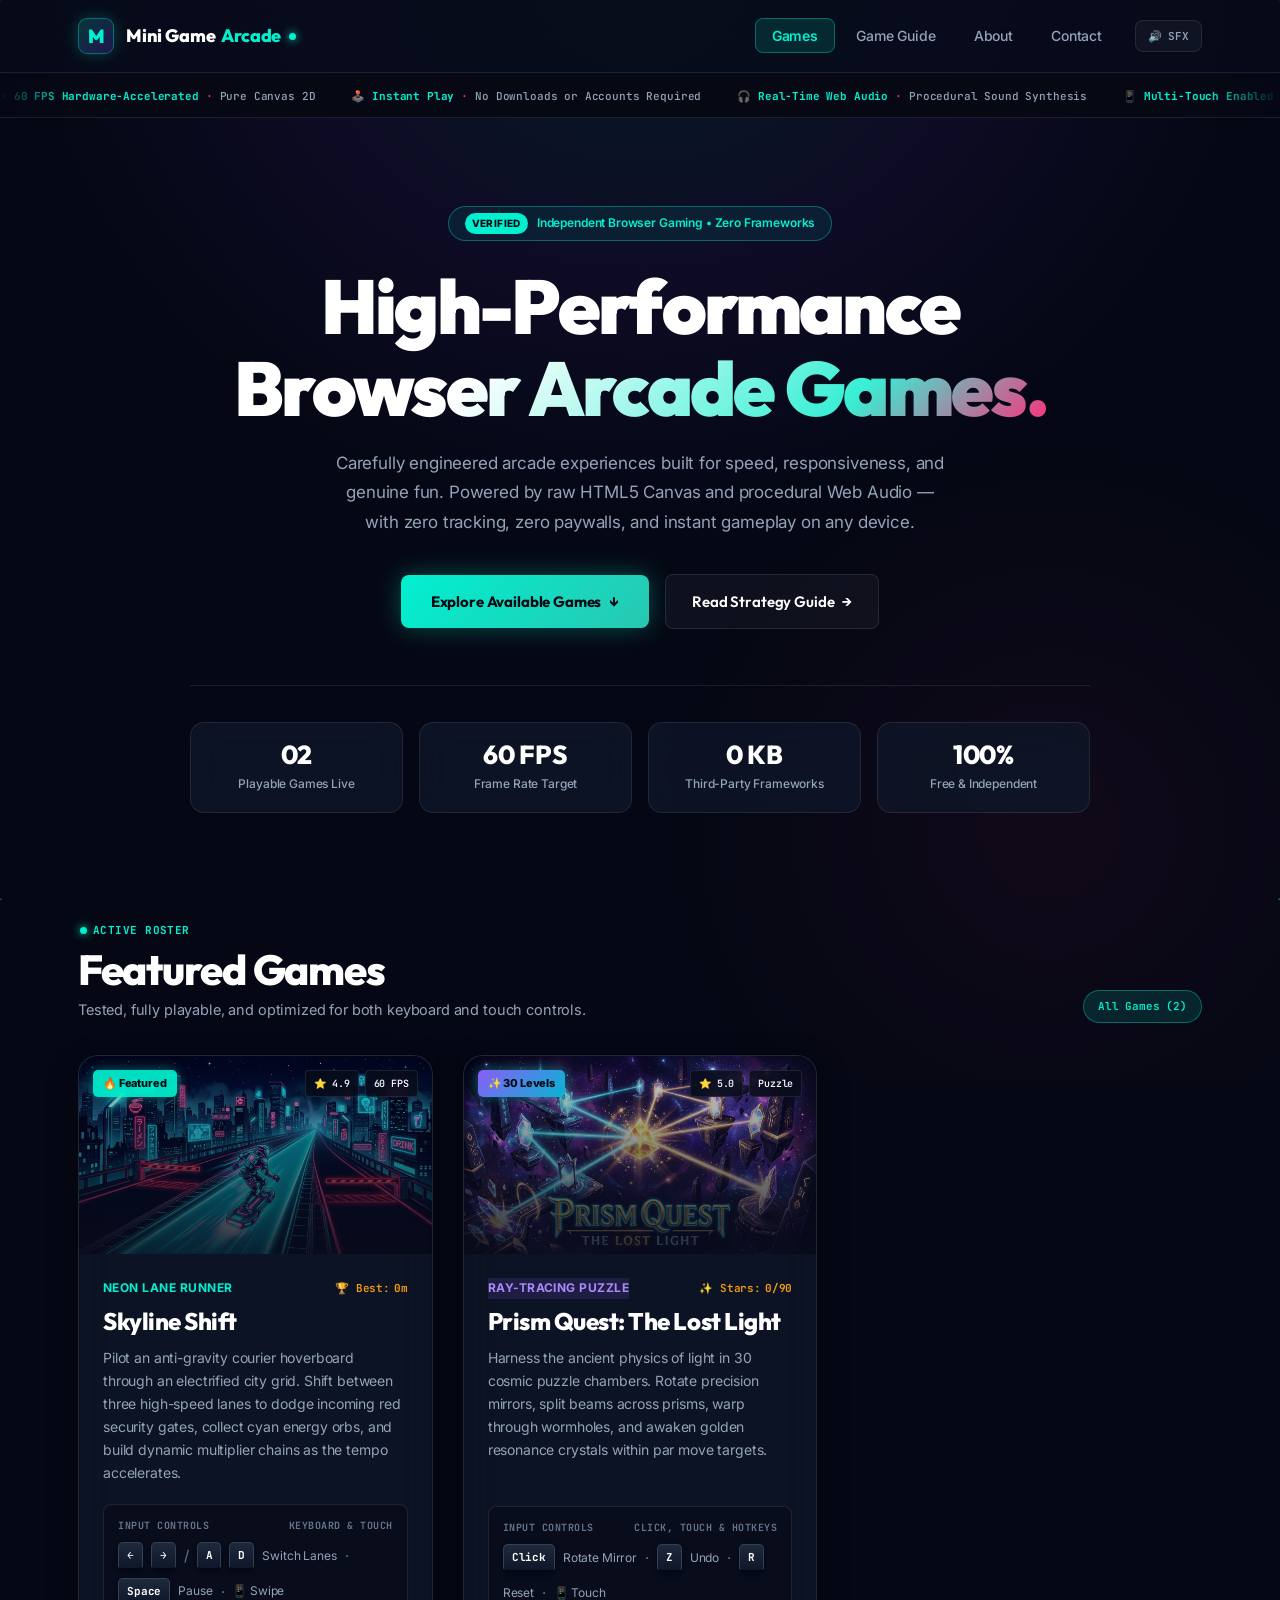
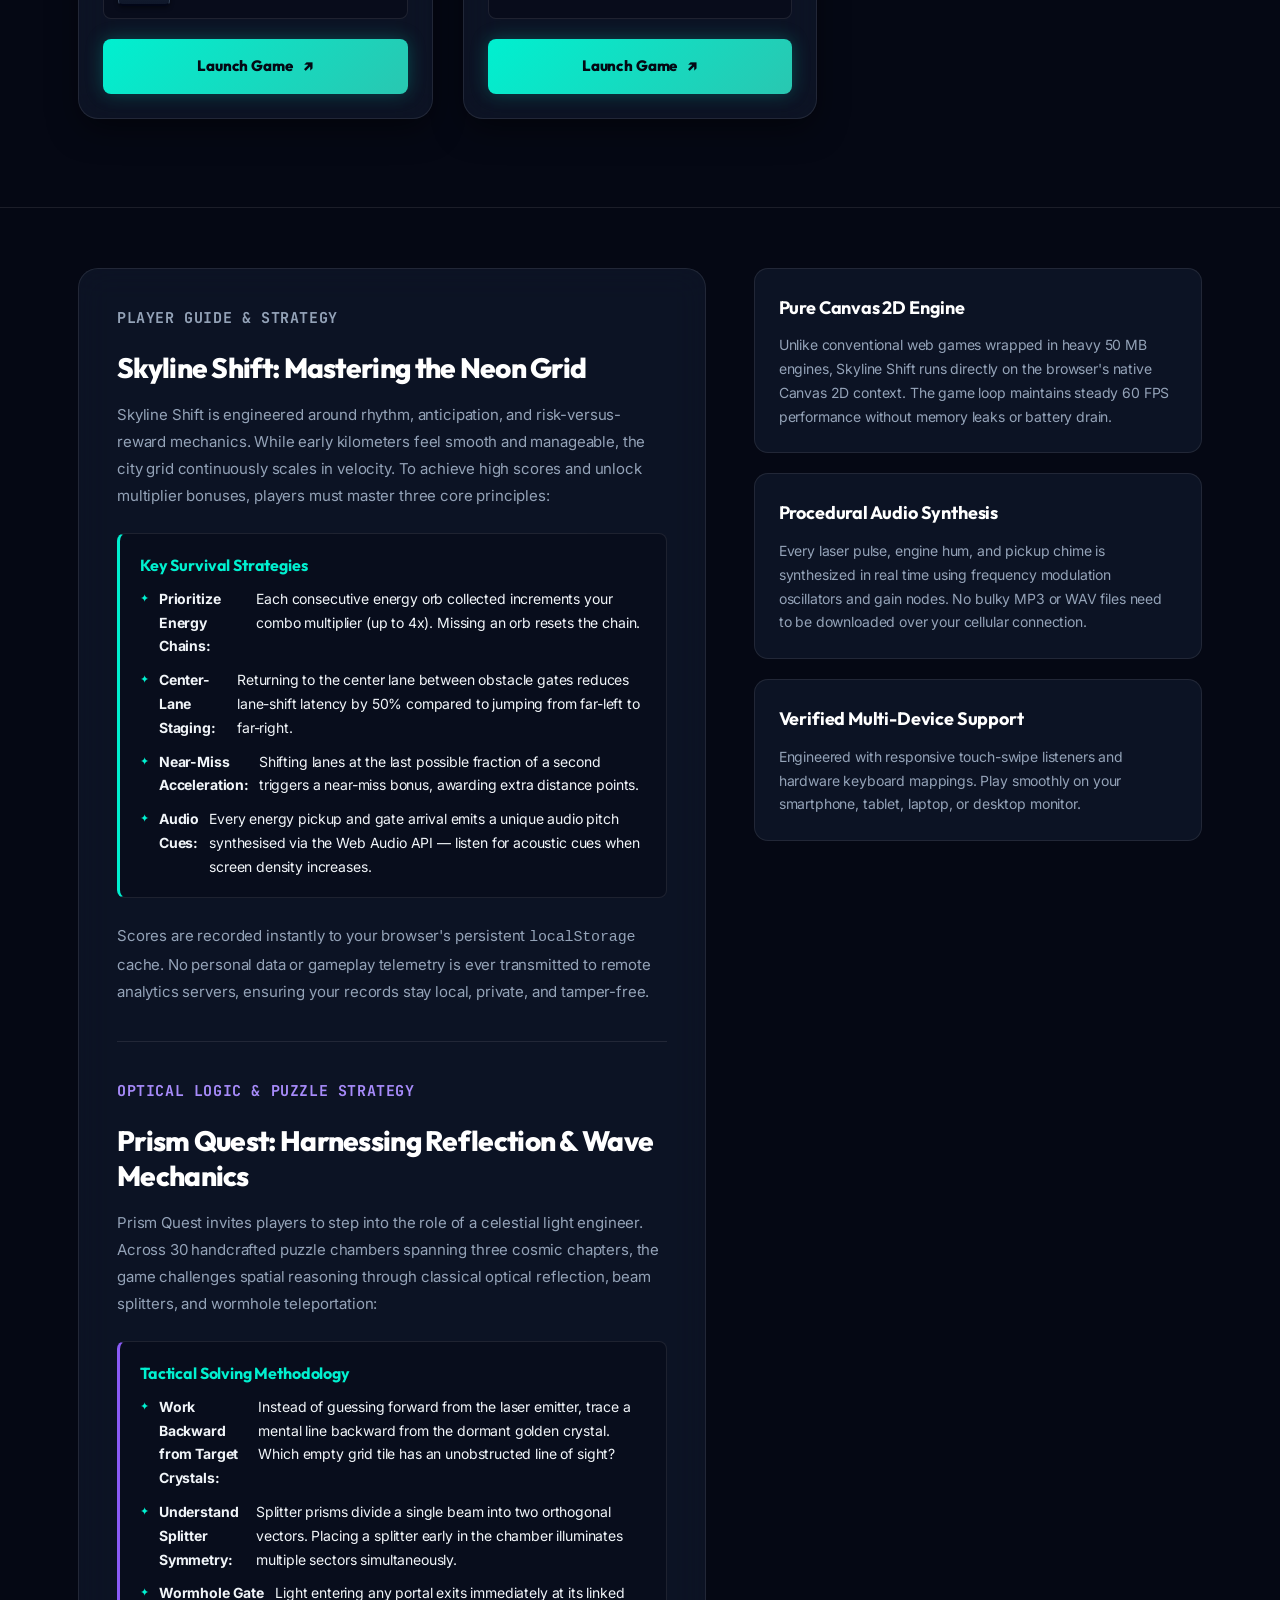
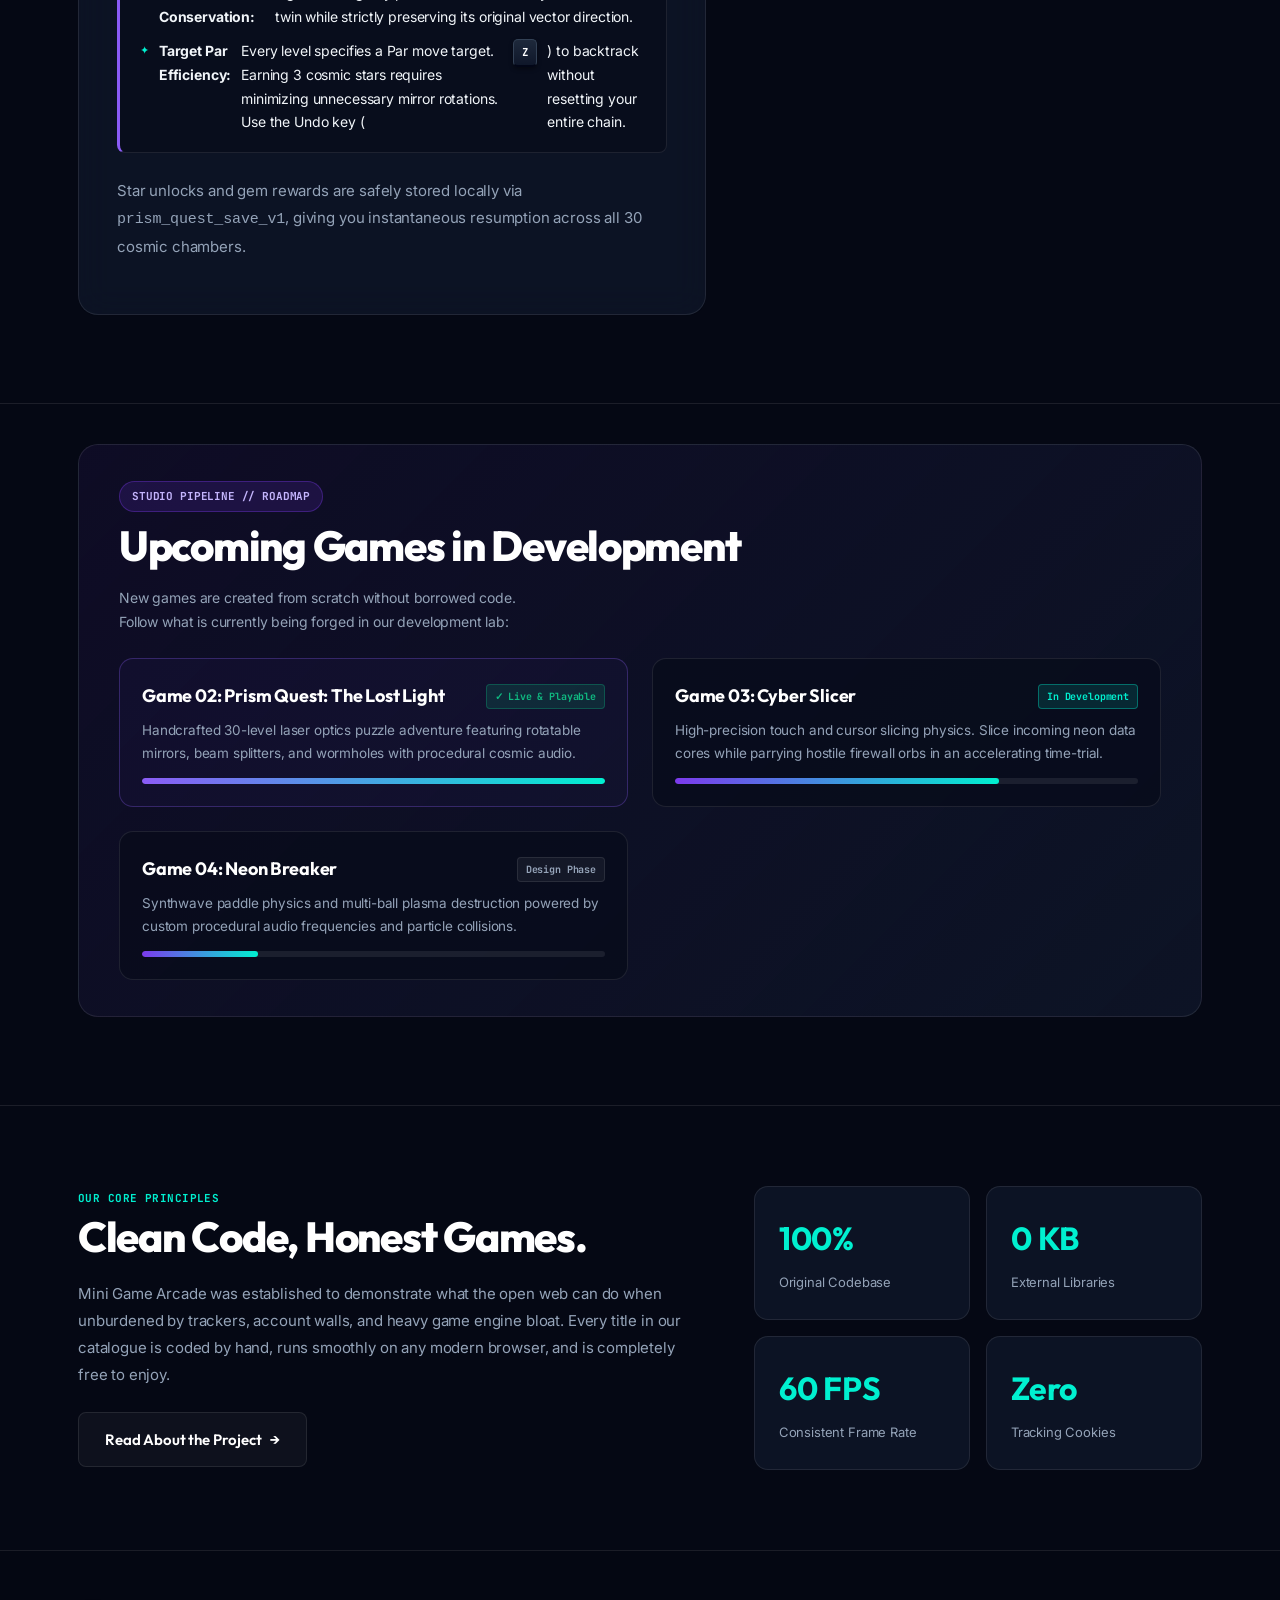
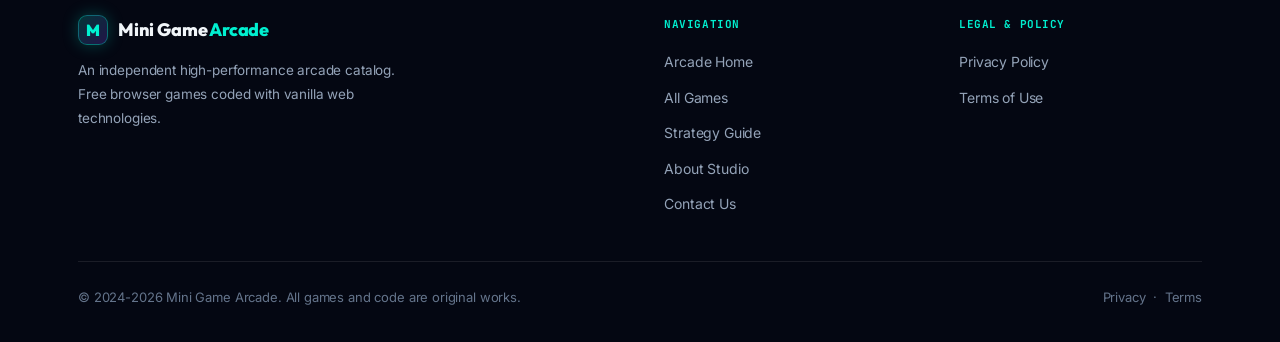
==== commit 3f2f946e: "Add complete Prism Quest: The Lost Light game with 30 handcrafted levels and update arcade portal" ====
--- a/index.html
+++ b/index.html
@@ -110,8 +110,8 @@
       <!-- Verified Platform Highlights -->
       <div class="hero-stats-grid" role="list" aria-label="Platform Highlights">
         <div class="hero-stat-card" role="listitem">
-          <div class="stat-val">01</div>
-          <div class="stat-label">Playable Game Live</div>
+          <div class="stat-val">02</div>
+          <div class="stat-label">Playable Games Live</div>
         </div>
         <div class="hero-stat-card" role="listitem">
           <div class="stat-val">60 FPS</div>
@@ -144,7 +144,7 @@
           <p class="section-sub">Tested, fully playable, and optimized for both keyboard and touch controls.</p>
         </div>
         <div class="active-filter-pill">
-          All Games (1)
+          All Games (2)
         </div>
       </div>
 
@@ -217,6 +217,74 @@
           </div>
         </article>
 
+        <!-- ── GAME CARD: Prism Quest: The Lost Light ── -->
+        <article class="game-card" role="listitem" aria-labelledby="card-pq-title">
+          
+          <div class="card-thumb-wrap">
+            <img
+              src="prism-quest/thumb.jpg"
+              alt="Prism Quest gameplay preview: cosmic laser puzzle chamber with rotatable mirrors, beam splitters, and golden resonance crystals"
+              loading="eager"
+              width="640"
+              height="360"
+            >
+            <div class="card-vignette" aria-hidden="true"></div>
+            
+            <div class="card-badges-row">
+              <span class="badge-featured" style="background:linear-gradient(135deg, #8b5cf6, #06b6d4)">✨ 30 Levels</span>
+              <div class="badge-stats">
+                <span class="badge-pill">⭐ 5.0</span>
+                <span class="badge-pill">Puzzle</span>
+              </div>
+            </div>
+          </div>
+
+          <div class="card-content-body">
+            
+            <div class="card-header-meta">
+              <span class="card-category-tag" style="background:rgba(139,92,246,0.15);color:#a78bfa;border-color:rgba(139,92,246,0.3)">Ray-Tracing Puzzle</span>
+              <span class="card-best-score" id="pqProgress">
+                ✨ Stars: <b id="pqStarVal">0/90</b>
+              </span>
+            </div>
+
+            <h3 class="card-title" id="card-pq-title">Prism Quest: The Lost Light</h3>
+            
+            <p class="card-description">
+              Harness the ancient physics of light in 30 cosmic puzzle chambers.
+              Rotate precision mirrors, split beams across prisms, warp through wormholes,
+              and awaken golden resonance crystals within par move targets.
+            </p>
+
+            <!-- 3D Keycap Controls -->
+            <div class="card-controls-panel" aria-label="Controls guide">
+              <div class="controls-label">
+                <span>Input Controls</span>
+                <span>Click, Touch & Hotkeys</span>
+              </div>
+              <div class="controls-keys-row">
+                <kbd>Click</kbd>
+                <span class="control-text">Rotate Mirror</span>
+                <span class="control-sep">·</span>
+                <kbd>Z</kbd>
+                <span class="control-text">Undo</span>
+                <span class="control-sep">·</span>
+                <kbd>R</kbd>
+                <span class="control-text">Reset</span>
+                <span class="control-sep">·</span>
+                <span class="control-text">📱 Touch</span>
+              </div>
+            </div>
+
+            <!-- Launch Button -->
+            <a class="btn-launch-game" href="prism-quest/" aria-label="Launch Prism Quest">
+              <span>Launch Game</span>
+              <span class="arrow-icon" aria-hidden="true">↗</span>
+            </a>
+
+          </div>
+        </article>
+
       </div><!-- /games-grid -->
 
     </div>
@@ -253,6 +321,32 @@
             No personal data or gameplay telemetry is ever transmitted to remote analytics servers,
             ensuring your records stay local, private, and tamper-free.
           </p>
+
+          <hr style="border:none;border-top:1px solid var(--border);margin:36px 0">
+
+          <p class="section-eyebrow" style="color:#a78bfa">OPTICAL LOGIC & PUZZLE STRATEGY</p>
+          <h2 style="margin-top:4px">Prism Quest: Harnessing Reflection & Wave Mechanics</h2>
+          <p>
+            Prism Quest invites players to step into the role of a celestial light engineer.
+            Across 30 handcrafted puzzle chambers spanning three cosmic chapters,
+            the game challenges spatial reasoning through classical optical reflection,
+            beam splitters, and wormhole teleportation:
+          </p>
+
+          <div class="guide-tips-box" style="border-left-color:#8b5cf6">
+            <h4>Tactical Solving Methodology</h4>
+            <ul>
+              <li><strong>Work Backward from Target Crystals:</strong> Instead of guessing forward from the laser emitter, trace a mental line backward from the dormant golden crystal. Which empty grid tile has an unobstructed line of sight?</li>
+              <li><strong>Understand Splitter Symmetry:</strong> Splitter prisms divide a single beam into two orthogonal vectors. Placing a splitter early in the chamber illuminates multiple sectors simultaneously.</li>
+              <li><strong>Wormhole Gate Conservation:</strong> Light entering any portal exits immediately at its linked twin while strictly preserving its original vector direction.</li>
+              <li><strong>Target Par Efficiency:</strong> Every level specifies a Par move target. Earning 3 cosmic stars requires minimizing unnecessary mirror rotations. Use the Undo key (<kbd>Z</kbd>) to backtrack without resetting your entire chain.</li>
+            </ul>
+          </div>
+
+          <p>
+            Star unlocks and gem rewards are safely stored locally via <code>prism_quest_save_v1</code>,
+            giving you instantaneous resumption across all 30 cosmic chambers.
+          </p>
         </article>
 
         <!-- Sidebar Architecture Card -->
@@ -307,25 +401,36 @@
 
         <div class="lab-grid">
           
+          <div class="lab-item" style="border-color:rgba(139,92,246,0.3);background:rgba(139,92,246,0.04)">
+            <div class="lab-item-head">
+              <span class="lab-item-title">Game 02: Prism Quest: The Lost Light</span>
+              <span class="lab-status-badge" style="background:rgba(16,185,129,0.15);color:#10b981;border:1px solid rgba(16,185,129,0.3)">✓ Live & Playable</span>
+            </div>
+            <p>Handcrafted 30-level laser optics puzzle adventure featuring rotatable mirrors, beam splitters, and wormholes with procedural cosmic audio.</p>
+            <div class="lab-progress-bar" title="Progress: 100%">
+              <div class="lab-progress-fill" style="width: 100%; background: linear-gradient(90deg, #8b5cf6, #00f0d0)"></div>
+            </div>
+          </div>
+
           <div class="lab-item">
             <div class="lab-item-head">
-              <span class="lab-item-title">Game 02: Cyber Slicer</span>
+              <span class="lab-item-title">Game 03: Cyber Slicer</span>
               <span class="lab-status-badge status-active">In Development</span>
             </div>
             <p>High-precision touch and cursor slicing physics. Slice incoming neon data cores while parrying hostile firewall orbs in an accelerating time-trial.</p>
-            <div class="lab-progress-bar" title="Progress: 75%">
-              <div class="lab-progress-fill" style="width: 75%"></div>
+            <div class="lab-progress-bar" title="Progress: 70%">
+              <div class="lab-progress-fill" style="width: 70%"></div>
             </div>
           </div>
 
           <div class="lab-item">
             <div class="lab-item-head">
-              <span class="lab-item-title">Game 03: Neon Breaker</span>
+              <span class="lab-item-title">Game 04: Neon Breaker</span>
               <span class="lab-status-badge status-planned">Design Phase</span>
             </div>
             <p>Synthwave paddle physics and multi-ball plasma destruction powered by custom procedural audio frequencies and particle collisions.</p>
-            <div class="lab-progress-bar" title="Progress: 20%">
-              <div class="lab-progress-fill" style="width: 20%"></div>
+            <div class="lab-progress-bar" title="Progress: 25%">
+              <div class="lab-progress-fill" style="width: 25%"></div>
             </div>
           </div>
 
@@ -434,12 +539,21 @@
 (function () {
   'use strict';
 
-  /* ── 1. Read High Score from LocalStorage ── */
+  /* ── 1. Read High Score & Stars from LocalStorage ── */
   try {
     const best = localStorage.getItem('arcade_skylineshift_best');
     const display = document.getElementById('ssHighScoreVal');
     if (best && display) {
       display.textContent = Number(best).toLocaleString() + 'm';
+    }
+
+    const pqData = localStorage.getItem('prism_quest_save_v1');
+    const pqDisplay = document.getElementById('pqStarVal');
+    if (pqData && pqDisplay) {
+      const parsed = JSON.parse(pqData);
+      let totalStars = 0;
+      Object.values(parsed.stars || {}).forEach(s => totalStars += Number(s) || 0);
+      pqDisplay.textContent = totalStars + '/90';
     }
   } catch (e) {}
 
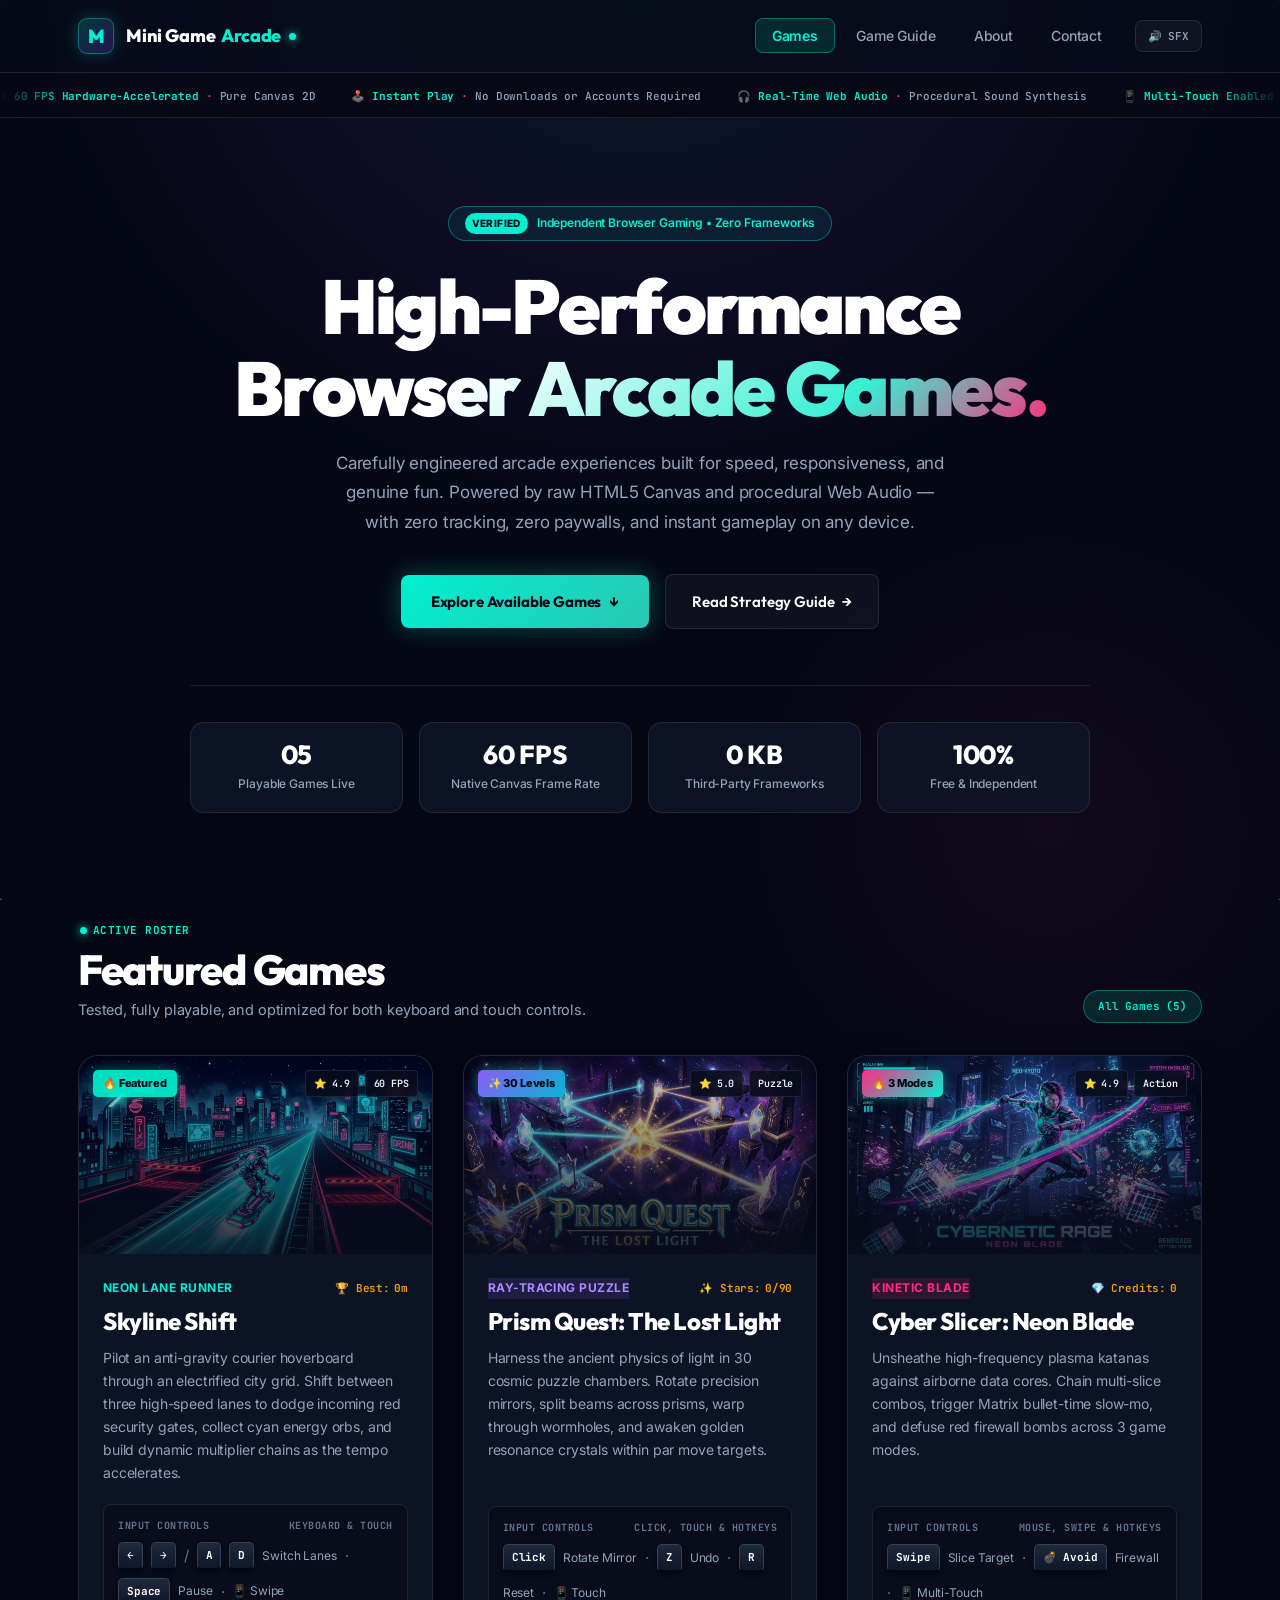
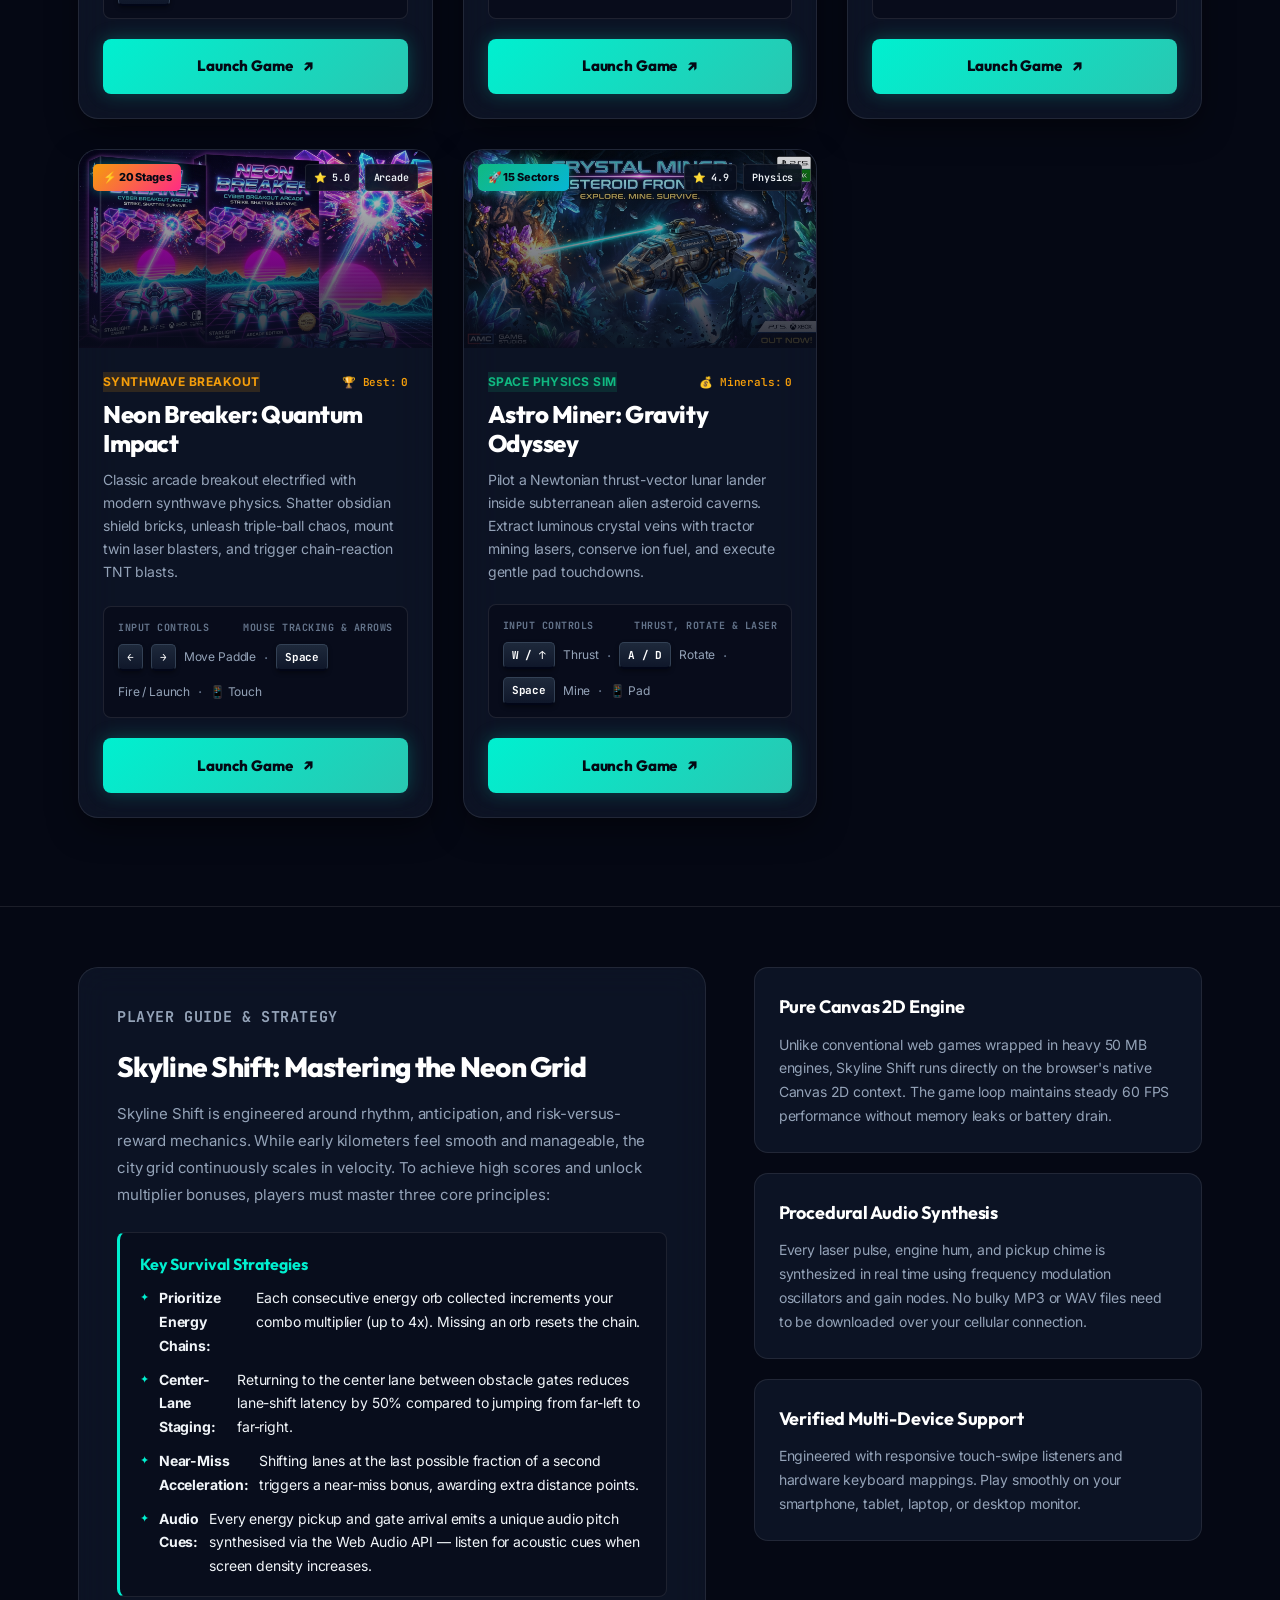
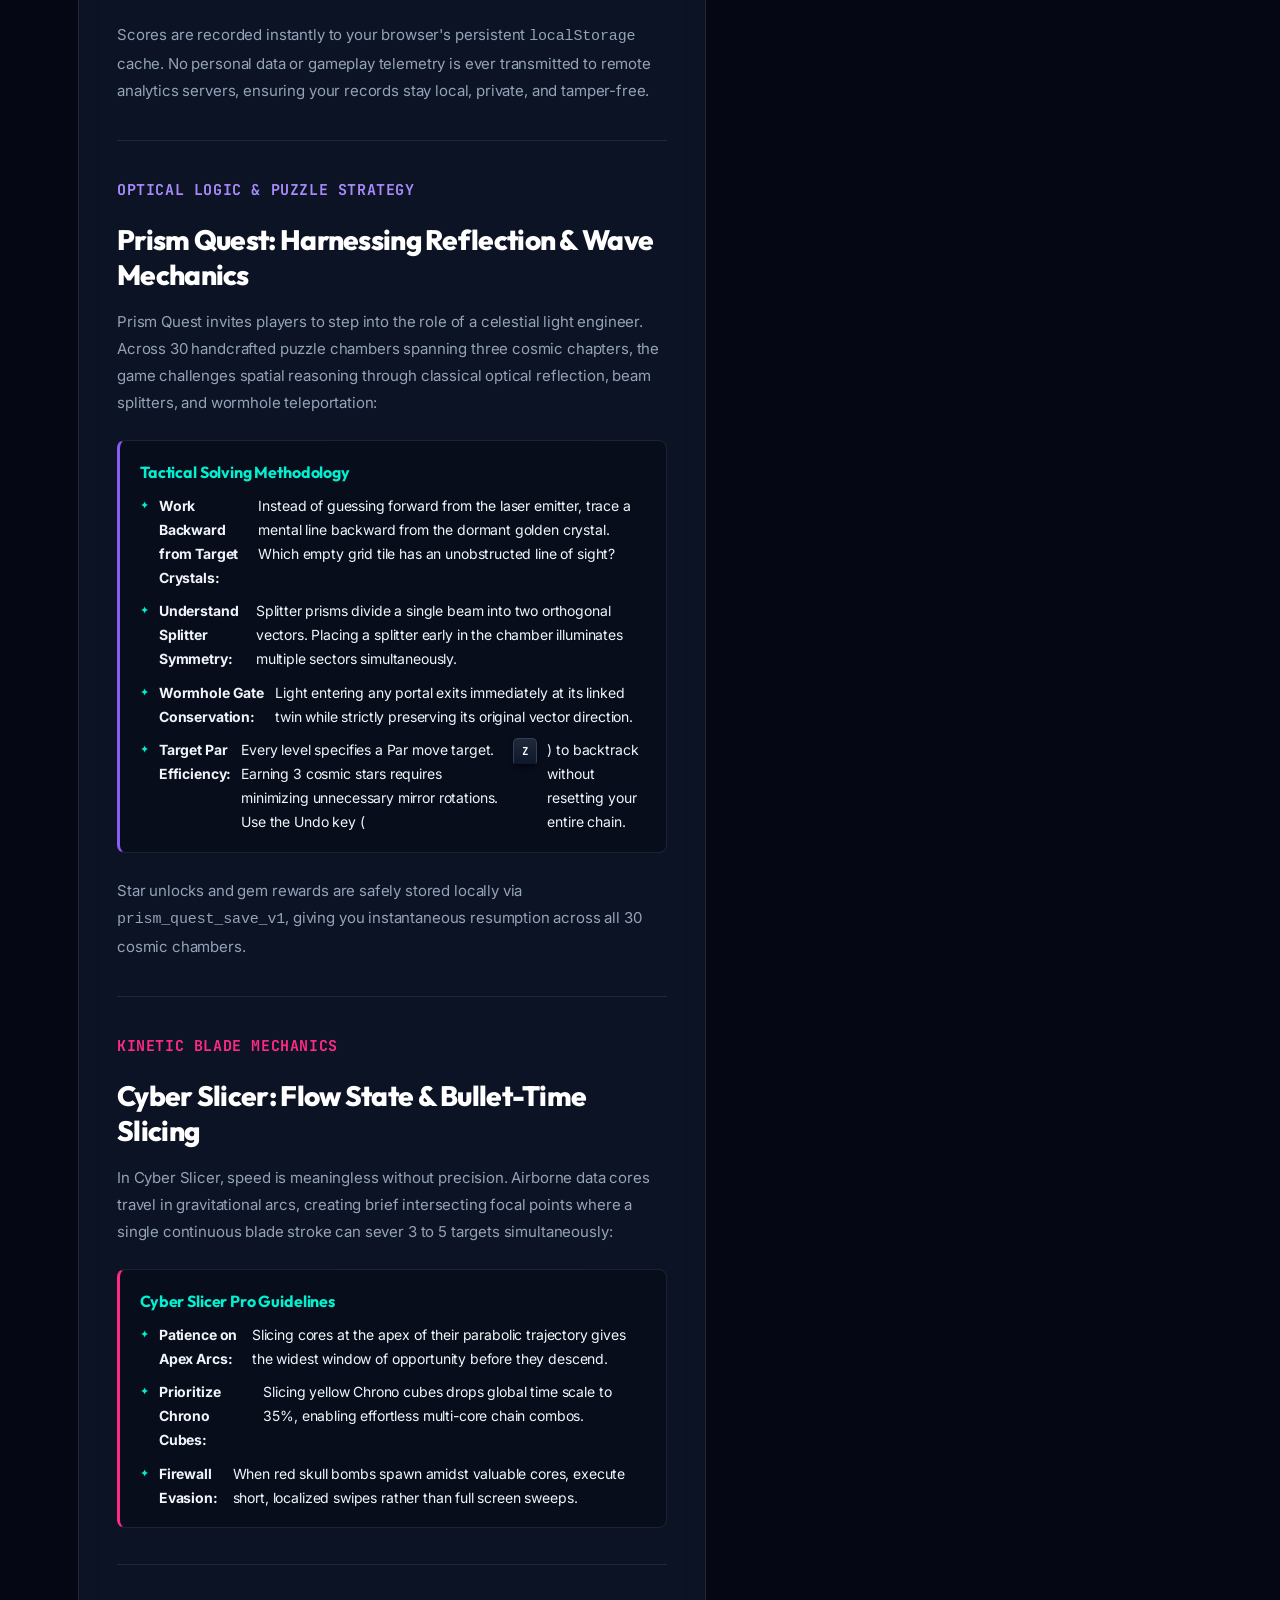
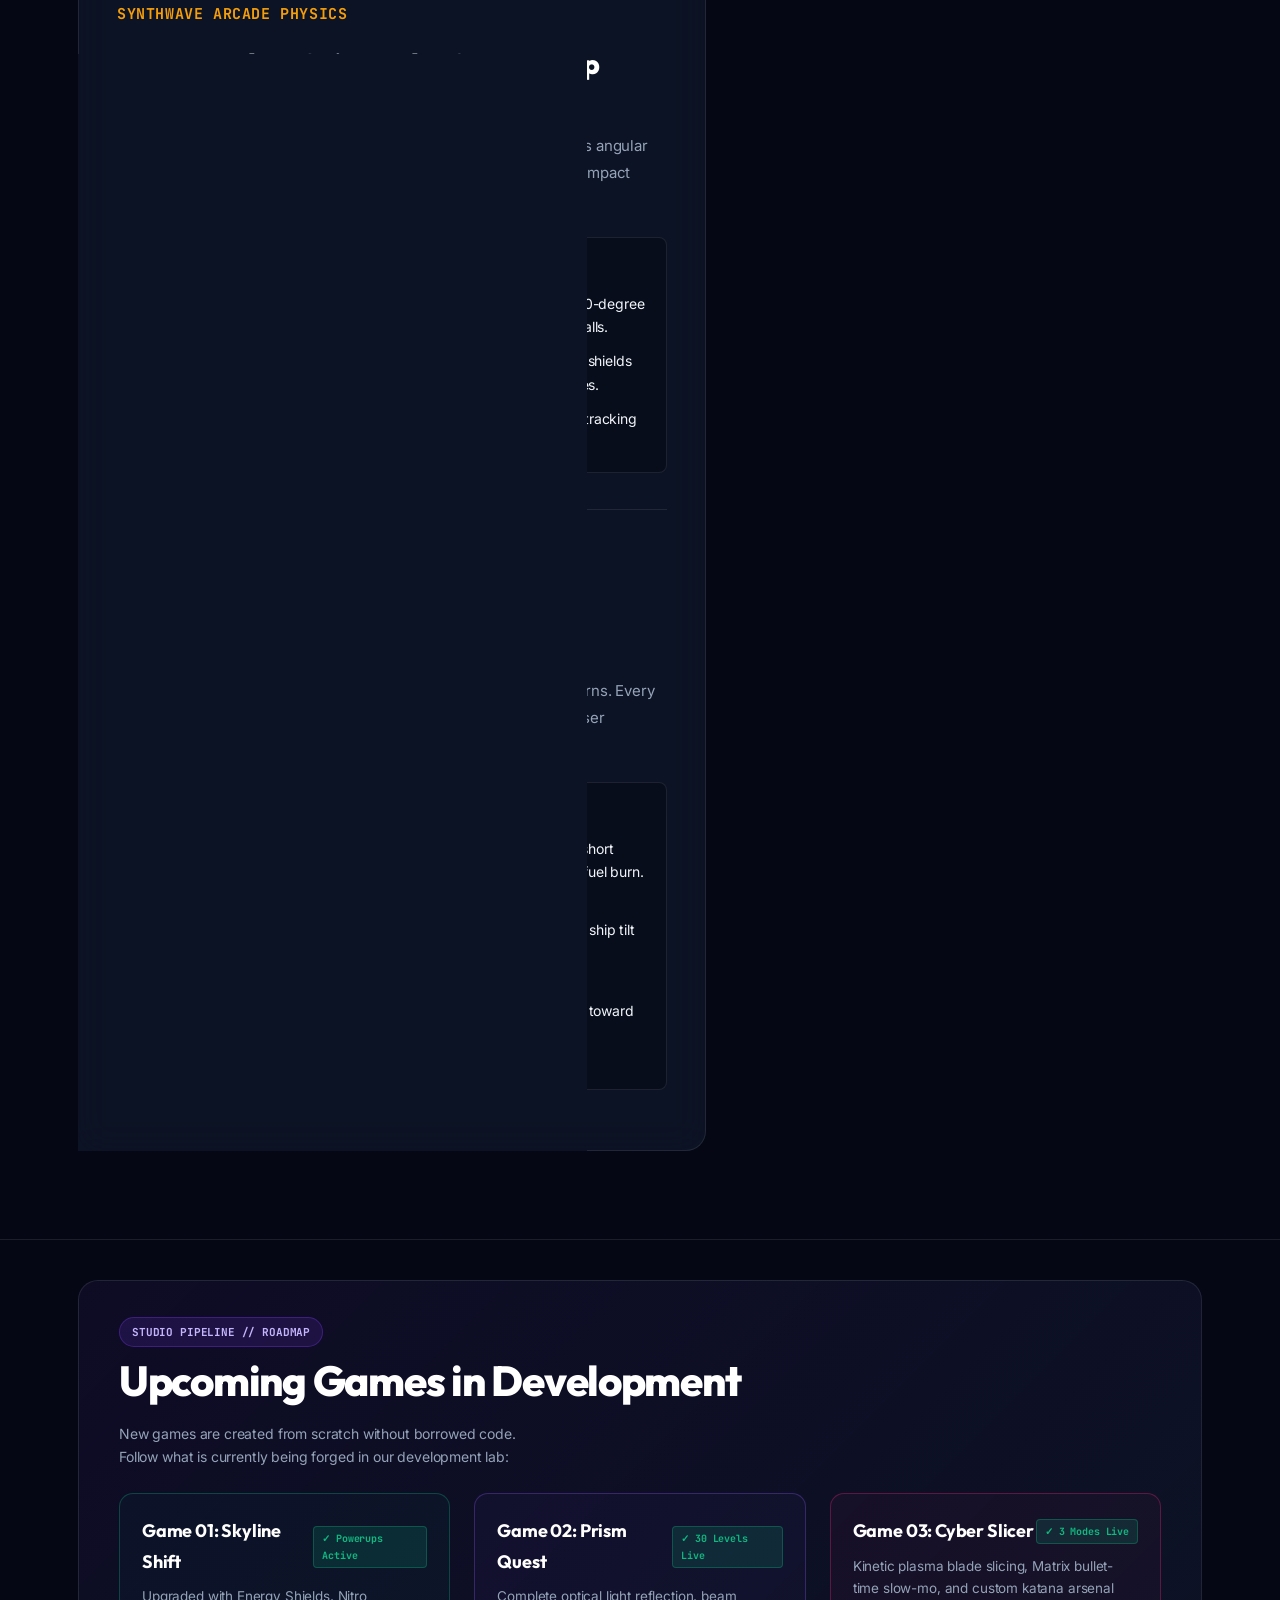
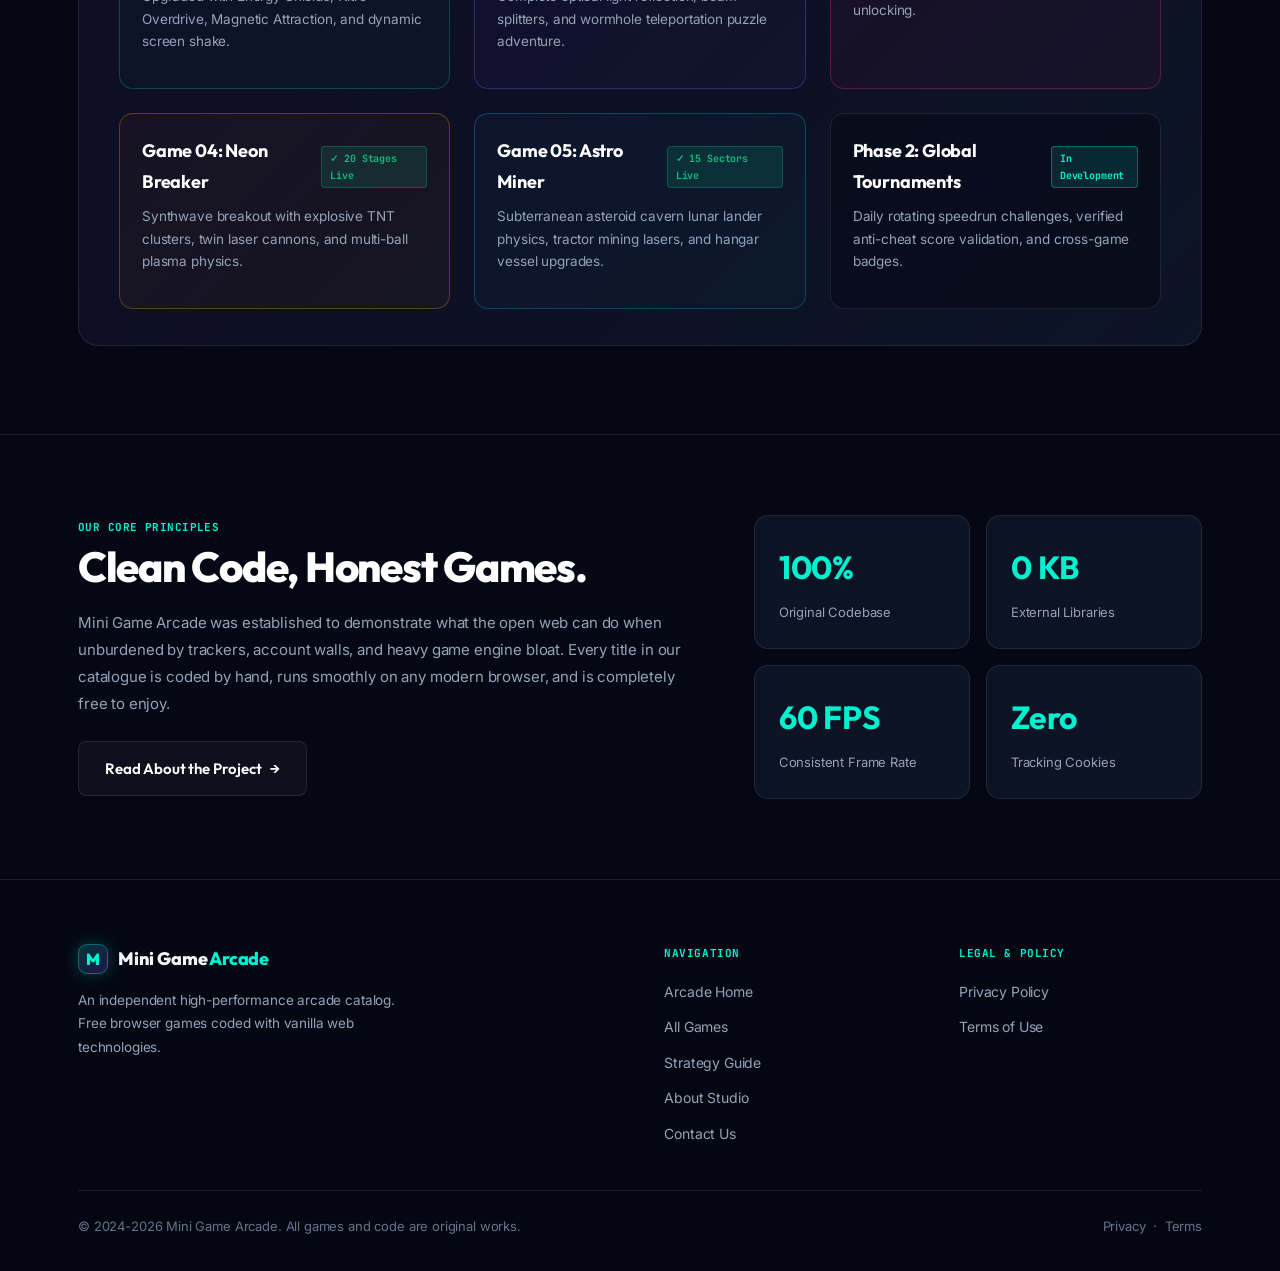
==== commit a0086643: "Add 3 new games: Cyber Slicer, Neon Breaker, and Astro Miner; upgrade Skyline Shift with powerups; u" ====
--- a/index.html
+++ b/index.html
@@ -110,12 +110,12 @@
       <!-- Verified Platform Highlights -->
       <div class="hero-stats-grid" role="list" aria-label="Platform Highlights">
         <div class="hero-stat-card" role="listitem">
-          <div class="stat-val">02</div>
+          <div class="stat-val">05</div>
           <div class="stat-label">Playable Games Live</div>
         </div>
         <div class="hero-stat-card" role="listitem">
           <div class="stat-val">60 FPS</div>
-          <div class="stat-label">Frame Rate Target</div>
+          <div class="stat-label">Native Canvas Frame Rate</div>
         </div>
         <div class="hero-stat-card" role="listitem">
           <div class="stat-val">0 KB</div>
@@ -144,7 +144,7 @@
           <p class="section-sub">Tested, fully playable, and optimized for both keyboard and touch controls.</p>
         </div>
         <div class="active-filter-pill">
-          All Games (2)
+          All Games (5)
         </div>
       </div>
 
@@ -285,6 +285,168 @@
           </div>
         </article>
 
+        <!-- ── GAME CARD: Cyber Slicer: Neon Blade ── -->
+        <article class="game-card" role="listitem" aria-labelledby="card-cs-title">
+          <div class="card-thumb-wrap">
+            <img
+              src="cyber-slicer/thumb.jpg"
+              alt="Cyber Slicer gameplay preview: glowing plasma katana slicing cybernetic data cubes in Neo-Kyoto"
+              loading="lazy"
+              width="640"
+              height="360"
+            >
+            <div class="card-vignette" aria-hidden="true"></div>
+            <div class="card-badges-row">
+              <span class="badge-featured" style="background:linear-gradient(135deg, #ff2a85, #00f0d0)">🔥 3 Modes</span>
+              <div class="badge-stats">
+                <span class="badge-pill">⭐ 4.9</span>
+                <span class="badge-pill">Action</span>
+              </div>
+            </div>
+          </div>
+          <div class="card-content-body">
+            <div class="card-header-meta">
+              <span class="card-category-tag" style="background:rgba(255,42,133,0.15);color:#ff2a85;border-color:rgba(255,42,133,0.3)">Kinetic Blade</span>
+              <span class="card-best-score" id="csProgress">
+                💎 Credits: <b id="csCreditsVal">0</b>
+              </span>
+            </div>
+            <h3 class="card-title" id="card-cs-title">Cyber Slicer: Neon Blade</h3>
+            <p class="card-description">
+              Unsheathe high-frequency plasma katanas against airborne data cores.
+              Chain multi-slice combos, trigger Matrix bullet-time slow-mo, and defuse red firewall bombs across 3 game modes.
+            </p>
+            <div class="card-controls-panel" aria-label="Controls guide">
+              <div class="controls-label">
+                <span>Input Controls</span>
+                <span>Mouse, Swipe & Hotkeys</span>
+              </div>
+              <div class="controls-keys-row">
+                <kbd>Swipe</kbd>
+                <span class="control-text">Slice Target</span>
+                <span class="control-sep">·</span>
+                <kbd>💣 Avoid</kbd>
+                <span class="control-text">Firewall</span>
+                <span class="control-sep">·</span>
+                <span class="control-text">📱 Multi-Touch</span>
+              </div>
+            </div>
+            <a class="btn-launch-game" href="cyber-slicer/" aria-label="Launch Cyber Slicer">
+              <span>Launch Game</span>
+              <span class="arrow-icon" aria-hidden="true">↗</span>
+            </a>
+          </div>
+        </article>
+
+        <!-- ── GAME CARD: Neon Breaker: Quantum Impact ── -->
+        <article class="game-card" role="listitem" aria-labelledby="card-nb-title">
+          <div class="card-thumb-wrap">
+            <img
+              src="neon-breaker/thumb.jpg"
+              alt="Neon Breaker gameplay preview: synthwave arcade breakout with plasma balls shattering glowing crystalline bricks"
+              loading="lazy"
+              width="640"
+              height="360"
+            >
+            <div class="card-vignette" aria-hidden="true"></div>
+            <div class="card-badges-row">
+              <span class="badge-featured" style="background:linear-gradient(135deg, #f59e0b, #ff2a85)">⚡ 20 Stages</span>
+              <div class="badge-stats">
+                <span class="badge-pill">⭐ 5.0</span>
+                <span class="badge-pill">Arcade</span>
+              </div>
+            </div>
+          </div>
+          <div class="card-content-body">
+            <div class="card-header-meta">
+              <span class="card-category-tag" style="background:rgba(245,158,11,0.15);color:#f59e0b;border-color:rgba(245,158,11,0.3)">Synthwave Breakout</span>
+              <span class="card-best-score" id="nbProgress">
+                🏆 Best: <b id="nbScoreVal">0</b>
+              </span>
+            </div>
+            <h3 class="card-title" id="card-nb-title">Neon Breaker: Quantum Impact</h3>
+            <p class="card-description">
+              Classic arcade breakout electrified with modern synthwave physics.
+              Shatter obsidian shield bricks, unleash triple-ball chaos, mount twin laser blasters, and trigger chain-reaction TNT blasts.
+            </p>
+            <div class="card-controls-panel" aria-label="Controls guide">
+              <div class="controls-label">
+                <span>Input Controls</span>
+                <span>Mouse Tracking & Arrows</span>
+              </div>
+              <div class="controls-keys-row">
+                <kbd>←</kbd> <kbd>→</kbd>
+                <span class="control-text">Move Paddle</span>
+                <span class="control-sep">·</span>
+                <kbd>Space</kbd>
+                <span class="control-text">Fire / Launch</span>
+                <span class="control-sep">·</span>
+                <span class="control-text">📱 Touch</span>
+              </div>
+            </div>
+            <a class="btn-launch-game" href="neon-breaker/" aria-label="Launch Neon Breaker">
+              <span>Launch Game</span>
+              <span class="arrow-icon" aria-hidden="true">↗</span>
+            </a>
+          </div>
+        </article>
+
+        <!-- ── GAME CARD: Astro Miner: Gravity Odyssey ── -->
+        <article class="game-card" role="listitem" aria-labelledby="card-am-title">
+          <div class="card-thumb-wrap">
+            <img
+              src="astro-miner/thumb.jpg"
+              alt="Astro Miner gameplay preview: lunar lander mining ship firing tractor laser at luminous crystal veins inside an asteroid cavern"
+              loading="lazy"
+              width="640"
+              height="360"
+            >
+            <div class="card-vignette" aria-hidden="true"></div>
+            <div class="card-badges-row">
+              <span class="badge-featured" style="background:linear-gradient(135deg, #10b981, #06b6d4)">🚀 15 Sectors</span>
+              <div class="badge-stats">
+                <span class="badge-pill">⭐ 4.9</span>
+                <span class="badge-pill">Physics</span>
+              </div>
+            </div>
+          </div>
+          <div class="card-content-body">
+            <div class="card-header-meta">
+              <span class="card-category-tag" style="background:rgba(16,185,129,0.15);color:#10b981;border-color:rgba(16,185,129,0.3)">Space Physics Sim</span>
+              <span class="card-best-score" id="amProgress">
+                💰 Minerals: <b id="amCreditsVal">0</b>
+              </span>
+            </div>
+            <h3 class="card-title" id="card-am-title">Astro Miner: Gravity Odyssey</h3>
+            <p class="card-description">
+              Pilot a Newtonian thrust-vector lunar lander inside subterranean alien asteroid caverns.
+              Extract luminous crystal veins with tractor mining lasers, conserve ion fuel, and execute gentle pad touchdowns.
+            </p>
+            <div class="card-controls-panel" aria-label="Controls guide">
+              <div class="controls-label">
+                <span>Input Controls</span>
+                <span>Thrust, Rotate & Laser</span>
+              </div>
+              <div class="controls-keys-row">
+                <kbd>W / ↑</kbd>
+                <span class="control-text">Thrust</span>
+                <span class="control-sep">·</span>
+                <kbd>A / D</kbd>
+                <span class="control-text">Rotate</span>
+                <span class="control-sep">·</span>
+                <kbd>Space</kbd>
+                <span class="control-text">Mine</span>
+                <span class="control-sep">·</span>
+                <span class="control-text">📱 Pad</span>
+              </div>
+            </div>
+            <a class="btn-launch-game" href="astro-miner/" aria-label="Launch Astro Miner">
+              <span>Launch Game</span>
+              <span class="arrow-icon" aria-hidden="true">↗</span>
+            </a>
+          </div>
+        </article>
+
       </div><!-- /games-grid -->
 
     </div>
@@ -347,6 +509,60 @@
             Star unlocks and gem rewards are safely stored locally via <code>prism_quest_save_v1</code>,
             giving you instantaneous resumption across all 30 cosmic chambers.
           </p>
+
+          <hr style="border:none;border-top:1px solid var(--border);margin:36px 0">
+
+          <p class="section-eyebrow" style="color:#ff2a85">KINETIC BLADE MECHANICS</p>
+          <h2 style="margin-top:4px">Cyber Slicer: Flow State & Bullet-Time Slicing</h2>
+          <p>
+            In Cyber Slicer, speed is meaningless without precision. Airborne data cores travel in gravitational arcs,
+            creating brief intersecting focal points where a single continuous blade stroke can sever 3 to 5 targets simultaneously:
+          </p>
+
+          <div class="guide-tips-box" style="border-left-color:#ff2a85">
+            <h4>Cyber Slicer Pro Guidelines</h4>
+            <ul>
+              <li><strong>Patience on Apex Arcs:</strong> Slicing cores at the apex of their parabolic trajectory gives the widest window of opportunity before they descend.</li>
+              <li><strong>Prioritize Chrono Cubes:</strong> Slicing yellow Chrono cubes drops global time scale to 35%, enabling effortless multi-core chain combos.</li>
+              <li><strong>Firewall Evasion:</strong> When red skull bombs spawn amidst valuable cores, execute short, localized swipes rather than full screen sweeps.</li>
+            </ul>
+          </div>
+
+          <hr style="border:none;border-top:1px solid var(--border);margin:36px 0">
+
+          <p class="section-eyebrow" style="color:#f59e0b">SYNTHWAVE ARCADE PHYSICS</p>
+          <h2 style="margin-top:4px">Neon Breaker: Spin Angles & Power-Up Synergy</h2>
+          <p>
+            Neon Breaker reinterprets the classic brick breaker with continuous angular momentum.
+            The angle of deflection is directly calculated from the impact distance relative to the paddle center:
+          </p>
+
+          <div class="guide-tips-box" style="border-left-color:#f59e0b">
+            <h4>Quantum Impact Tactics</h4>
+            <ul>
+              <li><strong>Edge Slicing:</strong> Striking the ball near the paddle tips propels it at acute 70-degree angles, sending it into tight crevices behind thick brick walls.</li>
+              <li><strong>TNT Domino Cascades:</strong> Targeting explosive TNT bricks detonates adjacent shields and reinforced obsidian without wasting ball bounces.</li>
+              <li><strong>Twin Laser Pressure:</strong> When the laser powerup activates, tap rapidly while tracking the ball to blast paths through reinforced barriers.</li>
+            </ul>
+          </div>
+
+          <hr style="border:none;border-top:1px solid var(--border);margin:36px 0">
+
+          <p class="section-eyebrow" style="color:#10b981">NEWTONIAN SPACE PHYSICS</p>
+          <h2 style="margin-top:4px">Astro Miner: Thruster Conservation & Cavern Navigation</h2>
+          <p>
+            Astro Miner simulates lunar lander inertia inside subterranean caverns.
+            Every drop of ion fuel must be balanced between maneuvering, mining laser operations, and safe touchdown:
+          </p>
+
+          <div class="guide-tips-box" style="border-left-color:#10b981">
+            <h4>Lander Survival Protocol</h4>
+            <ul>
+              <li><strong>Pulse Thruster Modulation:</strong> Never hold the main thruster continuously. Tap in short bursts to arrest descent velocity while minimizing fuel burn.</li>
+              <li><strong>Safe Landing Envelope:</strong> Ensure vertical velocity remains under 110 units and ship tilt is within 20 degrees of upright before pad contact.</li>
+              <li><strong>Tractor Laser Tethering:</strong> Minerals mined with your laser are pulled magnetically toward your vessel. Hover steadily near veins until chunks are absorbed into the cargo hold.</li>
+            </ul>
+          </div>
         </article>
 
         <!-- Sidebar Architecture Card -->
@@ -399,39 +615,54 @@
           </p>
         </div>
 
-        <div class="lab-grid">
+        <div class="lab-grid" style="grid-template-columns: repeat(auto-fit, minmax(260px, 1fr))">
           
+          <div class="lab-item" style="border-color:rgba(16,185,129,0.3);background:rgba(16,185,129,0.04)">
+            <div class="lab-item-head">
+              <span class="lab-item-title">Game 01: Skyline Shift</span>
+              <span class="lab-status-badge" style="background:rgba(16,185,129,0.15);color:#10b981;border:1px solid rgba(16,185,129,0.3)">✓ Powerups Active</span>
+            </div>
+            <p>Upgraded with Energy Shields, Nitro Overdrive, Magnetic Attraction, and dynamic screen shake.</p>
+          </div>
+
           <div class="lab-item" style="border-color:rgba(139,92,246,0.3);background:rgba(139,92,246,0.04)">
             <div class="lab-item-head">
-              <span class="lab-item-title">Game 02: Prism Quest: The Lost Light</span>
-              <span class="lab-status-badge" style="background:rgba(16,185,129,0.15);color:#10b981;border:1px solid rgba(16,185,129,0.3)">✓ Live & Playable</span>
-            </div>
-            <p>Handcrafted 30-level laser optics puzzle adventure featuring rotatable mirrors, beam splitters, and wormholes with procedural cosmic audio.</p>
-            <div class="lab-progress-bar" title="Progress: 100%">
-              <div class="lab-progress-fill" style="width: 100%; background: linear-gradient(90deg, #8b5cf6, #00f0d0)"></div>
-            </div>
+              <span class="lab-item-title">Game 02: Prism Quest</span>
+              <span class="lab-status-badge" style="background:rgba(16,185,129,0.15);color:#10b981;border:1px solid rgba(16,185,129,0.3)">✓ 30 Levels Live</span>
+            </div>
+            <p>Complete optical light reflection, beam splitters, and wormhole teleportation puzzle adventure.</p>
+          </div>
+
+          <div class="lab-item" style="border-color:rgba(255,42,133,0.3);background:rgba(255,42,133,0.04)">
+            <div class="lab-item-head">
+              <span class="lab-item-title">Game 03: Cyber Slicer</span>
+              <span class="lab-status-badge" style="background:rgba(16,185,129,0.15);color:#10b981;border:1px solid rgba(16,185,129,0.3)">✓ 3 Modes Live</span>
+            </div>
+            <p>Kinetic plasma blade slicing, Matrix bullet-time slow-mo, and custom katana arsenal unlocking.</p>
+          </div>
+
+          <div class="lab-item" style="border-color:rgba(245,158,11,0.3);background:rgba(245,158,11,0.04)">
+            <div class="lab-item-head">
+              <span class="lab-item-title">Game 04: Neon Breaker</span>
+              <span class="lab-status-badge" style="background:rgba(16,185,129,0.15);color:#10b981;border:1px solid rgba(16,185,129,0.3)">✓ 20 Stages Live</span>
+            </div>
+            <p>Synthwave breakout with explosive TNT clusters, twin laser cannons, and multi-ball plasma physics.</p>
+          </div>
+
+          <div class="lab-item" style="border-color:rgba(6,182,212,0.3);background:rgba(6,182,212,0.04)">
+            <div class="lab-item-head">
+              <span class="lab-item-title">Game 05: Astro Miner</span>
+              <span class="lab-status-badge" style="background:rgba(16,185,129,0.15);color:#10b981;border:1px solid rgba(16,185,129,0.3)">✓ 15 Sectors Live</span>
+            </div>
+            <p>Subterranean asteroid cavern lunar lander physics, tractor mining lasers, and hangar vessel upgrades.</p>
           </div>
 
           <div class="lab-item">
             <div class="lab-item-head">
-              <span class="lab-item-title">Game 03: Cyber Slicer</span>
+              <span class="lab-item-title">Phase 2: Global Tournaments</span>
               <span class="lab-status-badge status-active">In Development</span>
             </div>
-            <p>High-precision touch and cursor slicing physics. Slice incoming neon data cores while parrying hostile firewall orbs in an accelerating time-trial.</p>
-            <div class="lab-progress-bar" title="Progress: 70%">
-              <div class="lab-progress-fill" style="width: 70%"></div>
-            </div>
-          </div>
-
-          <div class="lab-item">
-            <div class="lab-item-head">
-              <span class="lab-item-title">Game 04: Neon Breaker</span>
-              <span class="lab-status-badge status-planned">Design Phase</span>
-            </div>
-            <p>Synthwave paddle physics and multi-ball plasma destruction powered by custom procedural audio frequencies and particle collisions.</p>
-            <div class="lab-progress-bar" title="Progress: 25%">
-              <div class="lab-progress-fill" style="width: 25%"></div>
-            </div>
+            <p>Daily rotating speedrun challenges, verified anti-cheat score validation, and cross-game badges.</p>
           </div>
 
         </div>
@@ -539,14 +770,16 @@
 (function () {
   'use strict';
 
-  /* ── 1. Read High Score & Stars from LocalStorage ── */
+  /* ── 1. Read High Scores & Progress for All 5 Games ── */
   try {
-    const best = localStorage.getItem('arcade_skylineshift_best');
-    const display = document.getElementById('ssHighScoreVal');
-    if (best && display) {
-      display.textContent = Number(best).toLocaleString() + 'm';
+    // Skyline Shift
+    const best = localStorage.getItem('skylineBest') || localStorage.getItem('arcade_skylineshift_best');
+    const ssDisplay = document.getElementById('ssHighScoreVal');
+    if (best && ssDisplay) {
+      ssDisplay.textContent = Number(best).toLocaleString() + 'm';
     }
 
+    // Prism Quest
     const pqData = localStorage.getItem('prism_quest_save_v1');
     const pqDisplay = document.getElementById('pqStarVal');
     if (pqData && pqDisplay) {
@@ -554,6 +787,30 @@
       let totalStars = 0;
       Object.values(parsed.stars || {}).forEach(s => totalStars += Number(s) || 0);
       pqDisplay.textContent = totalStars + '/90';
+    }
+
+    // Cyber Slicer
+    const csData = localStorage.getItem('cyber_slicer_save_v1');
+    const csDisplay = document.getElementById('csCreditsVal');
+    if (csData && csDisplay) {
+      const parsed = JSON.parse(csData);
+      csDisplay.textContent = (parsed.credits || 0).toLocaleString();
+    }
+
+    // Neon Breaker
+    const nbData = localStorage.getItem('neon_breaker_save_v1');
+    const nbDisplay = document.getElementById('nbScoreVal');
+    if (nbData && nbDisplay) {
+      const parsed = JSON.parse(nbData);
+      nbDisplay.textContent = (parsed.highScore || 0).toLocaleString();
+    }
+
+    // Astro Miner
+    const amData = localStorage.getItem('astro_miner_save_v1');
+    const amDisplay = document.getElementById('amCreditsVal');
+    if (amData && amDisplay) {
+      const parsed = JSON.parse(amData);
+      amDisplay.textContent = (parsed.credits || 0).toLocaleString();
     }
   } catch (e) {}
 
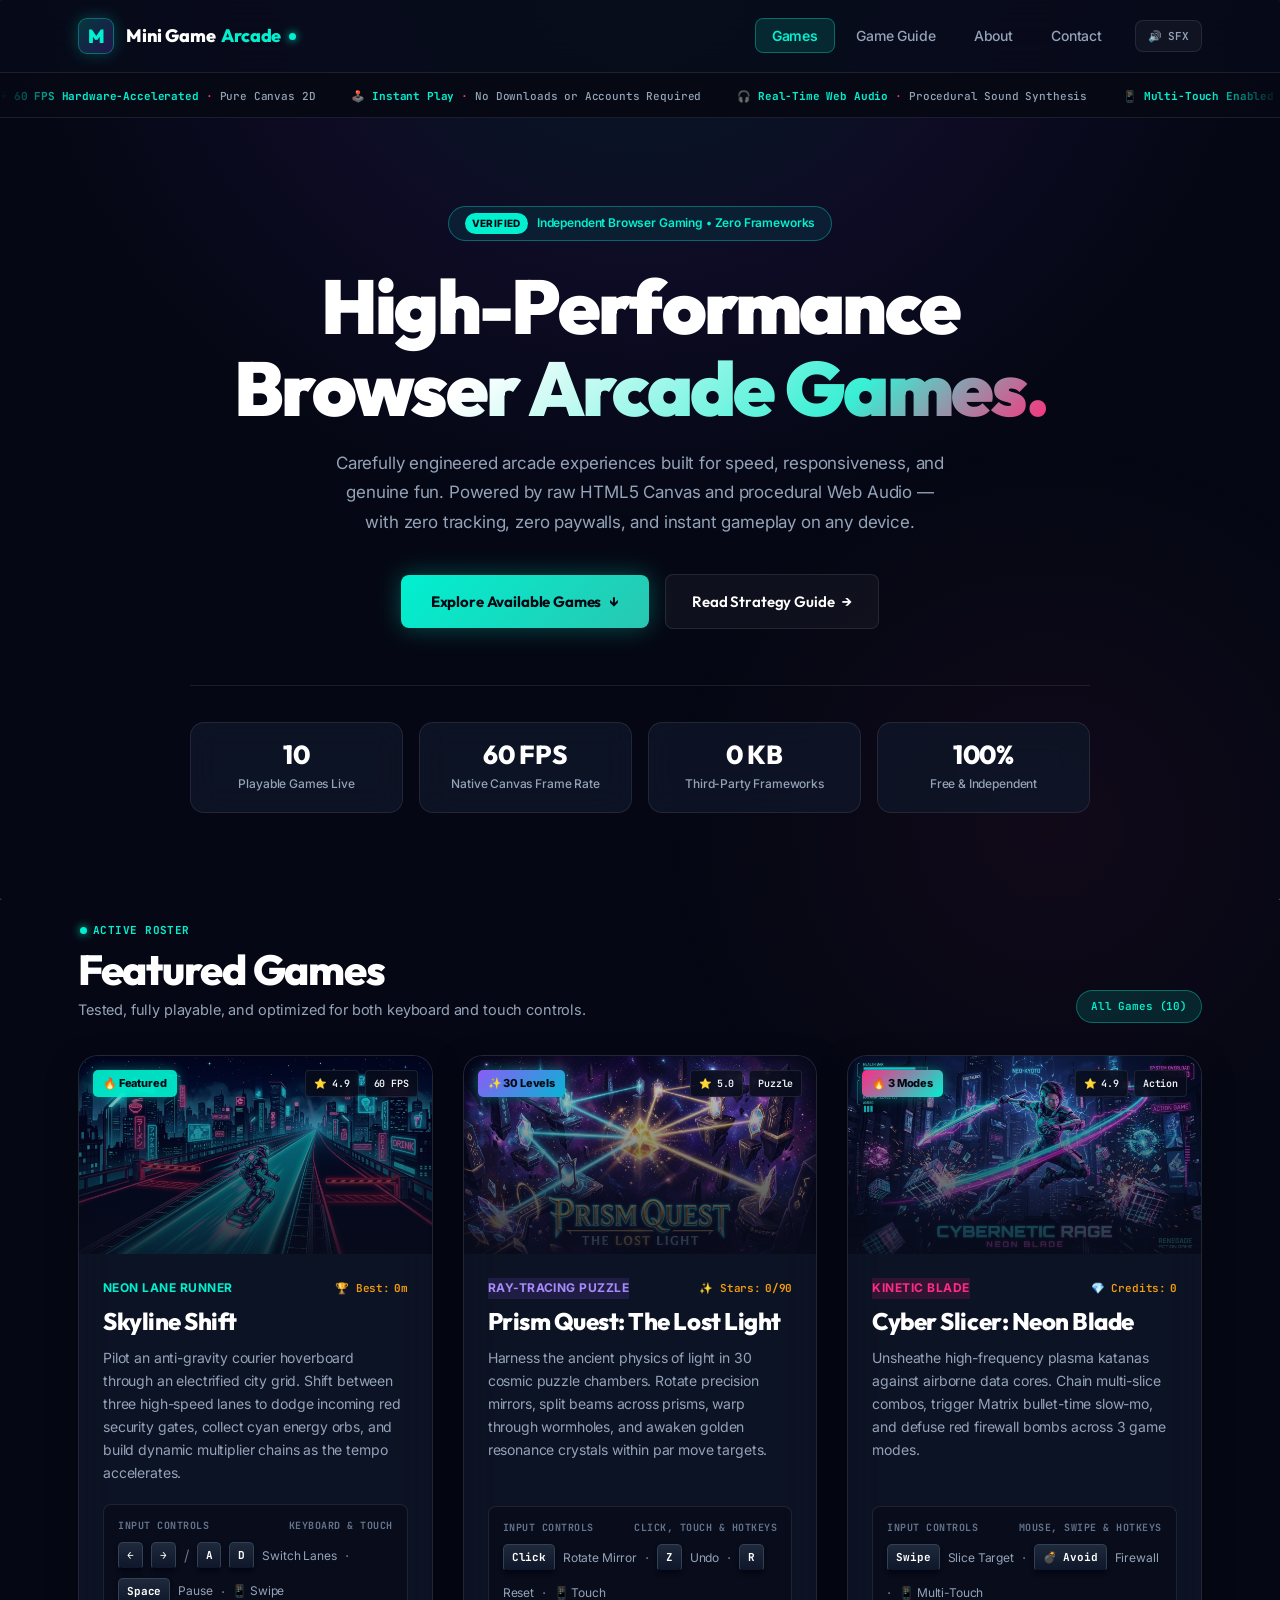
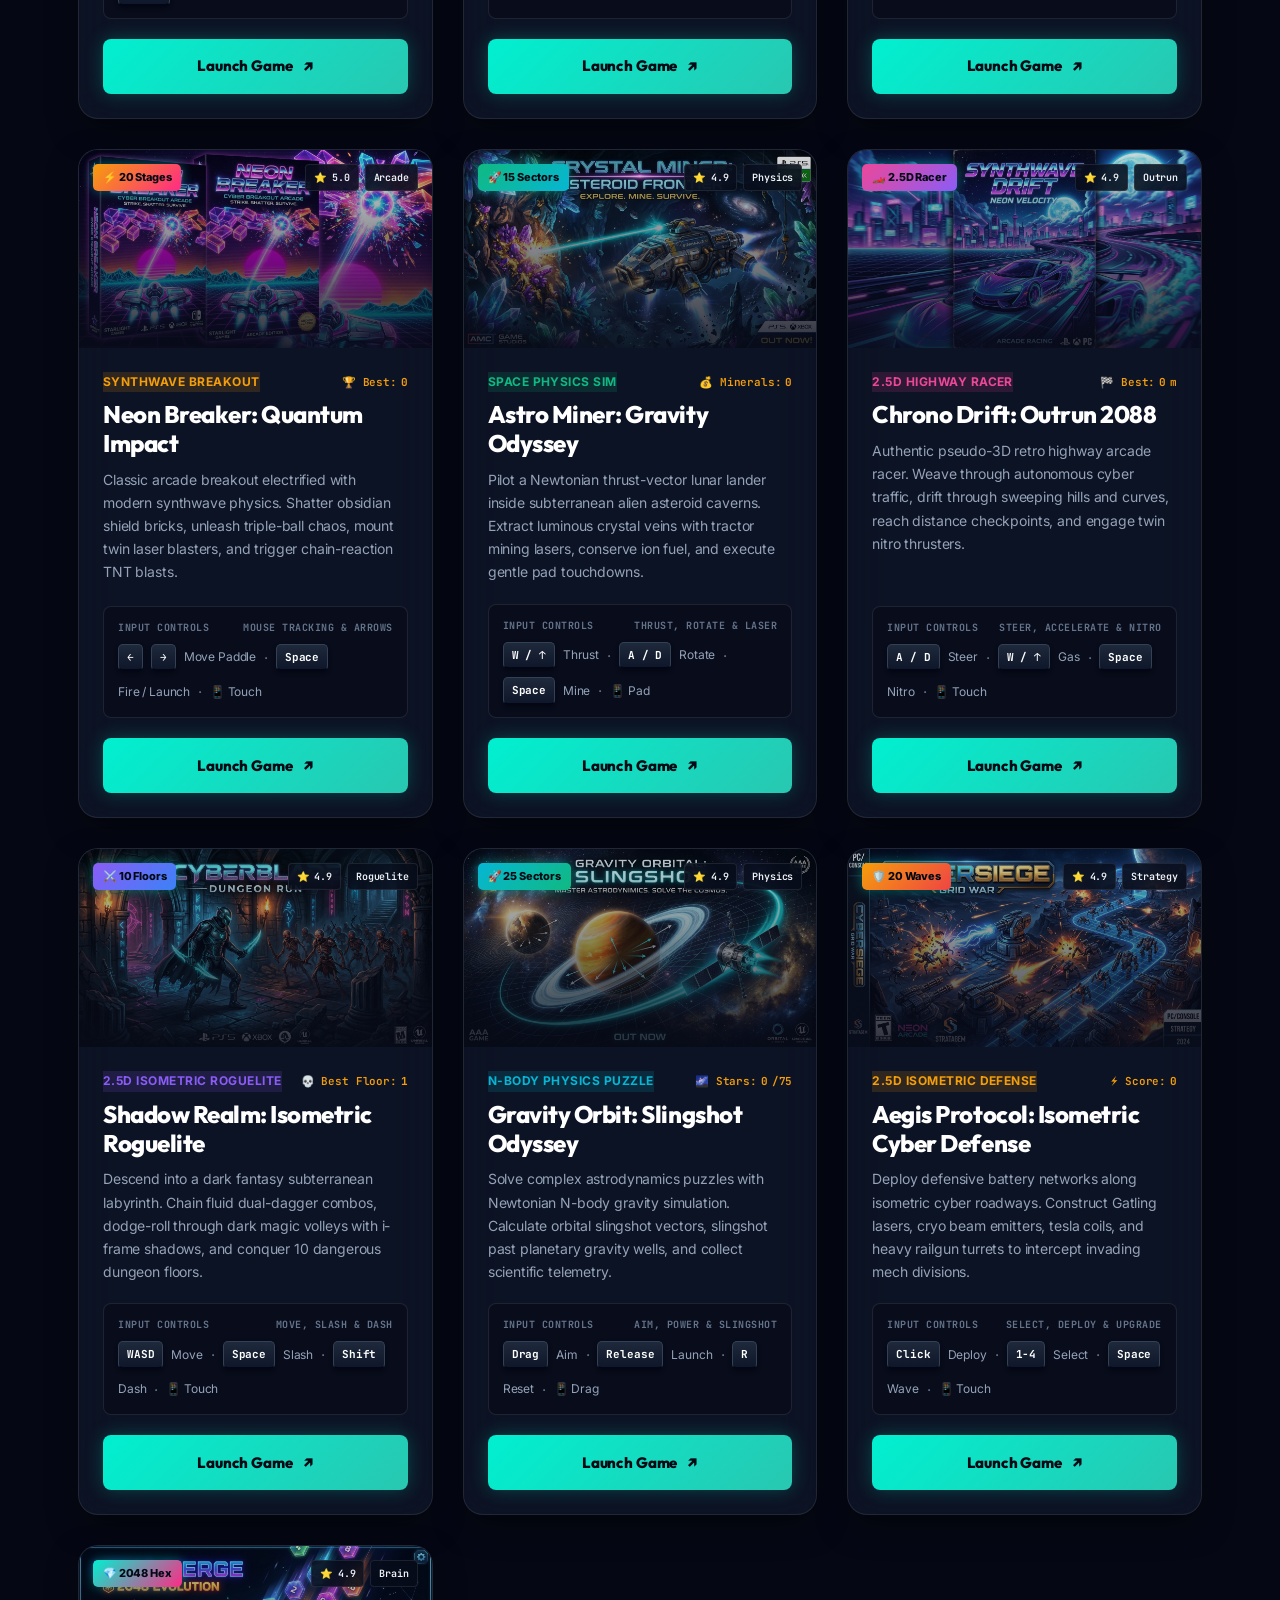
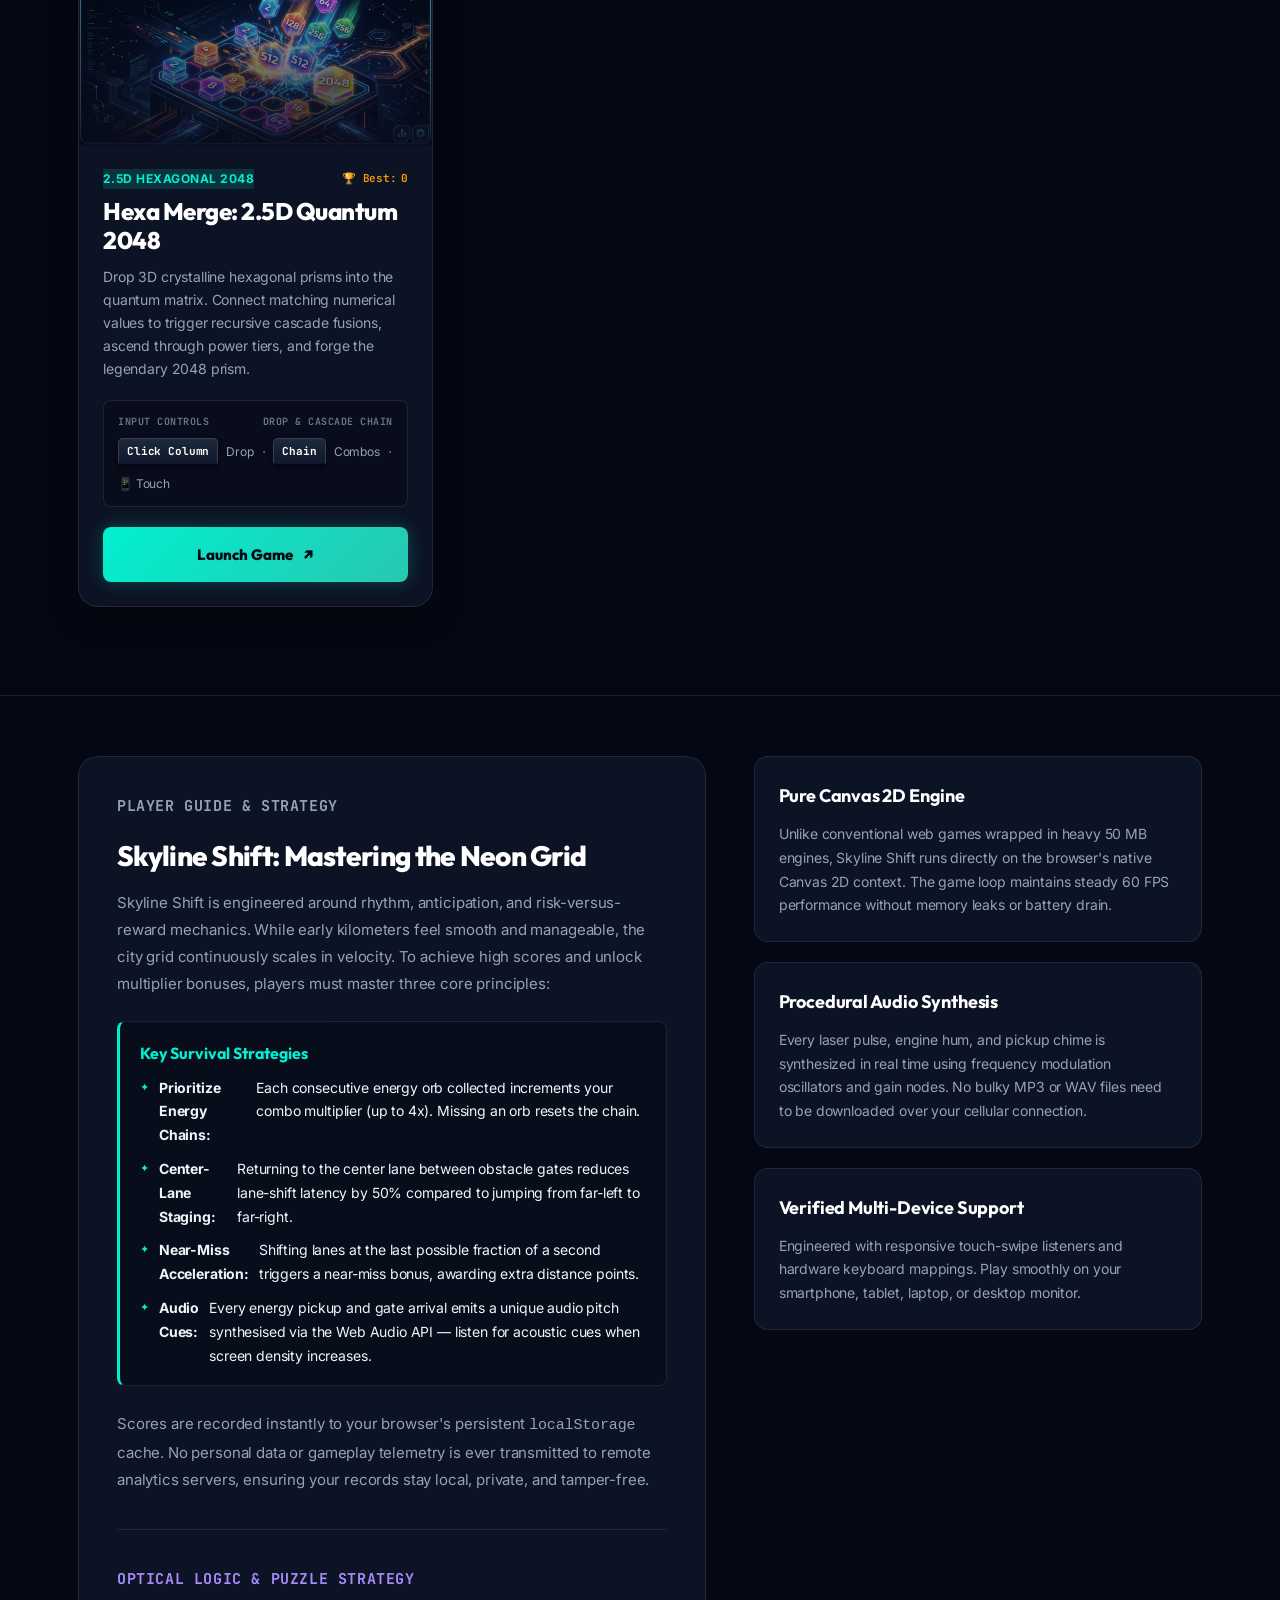
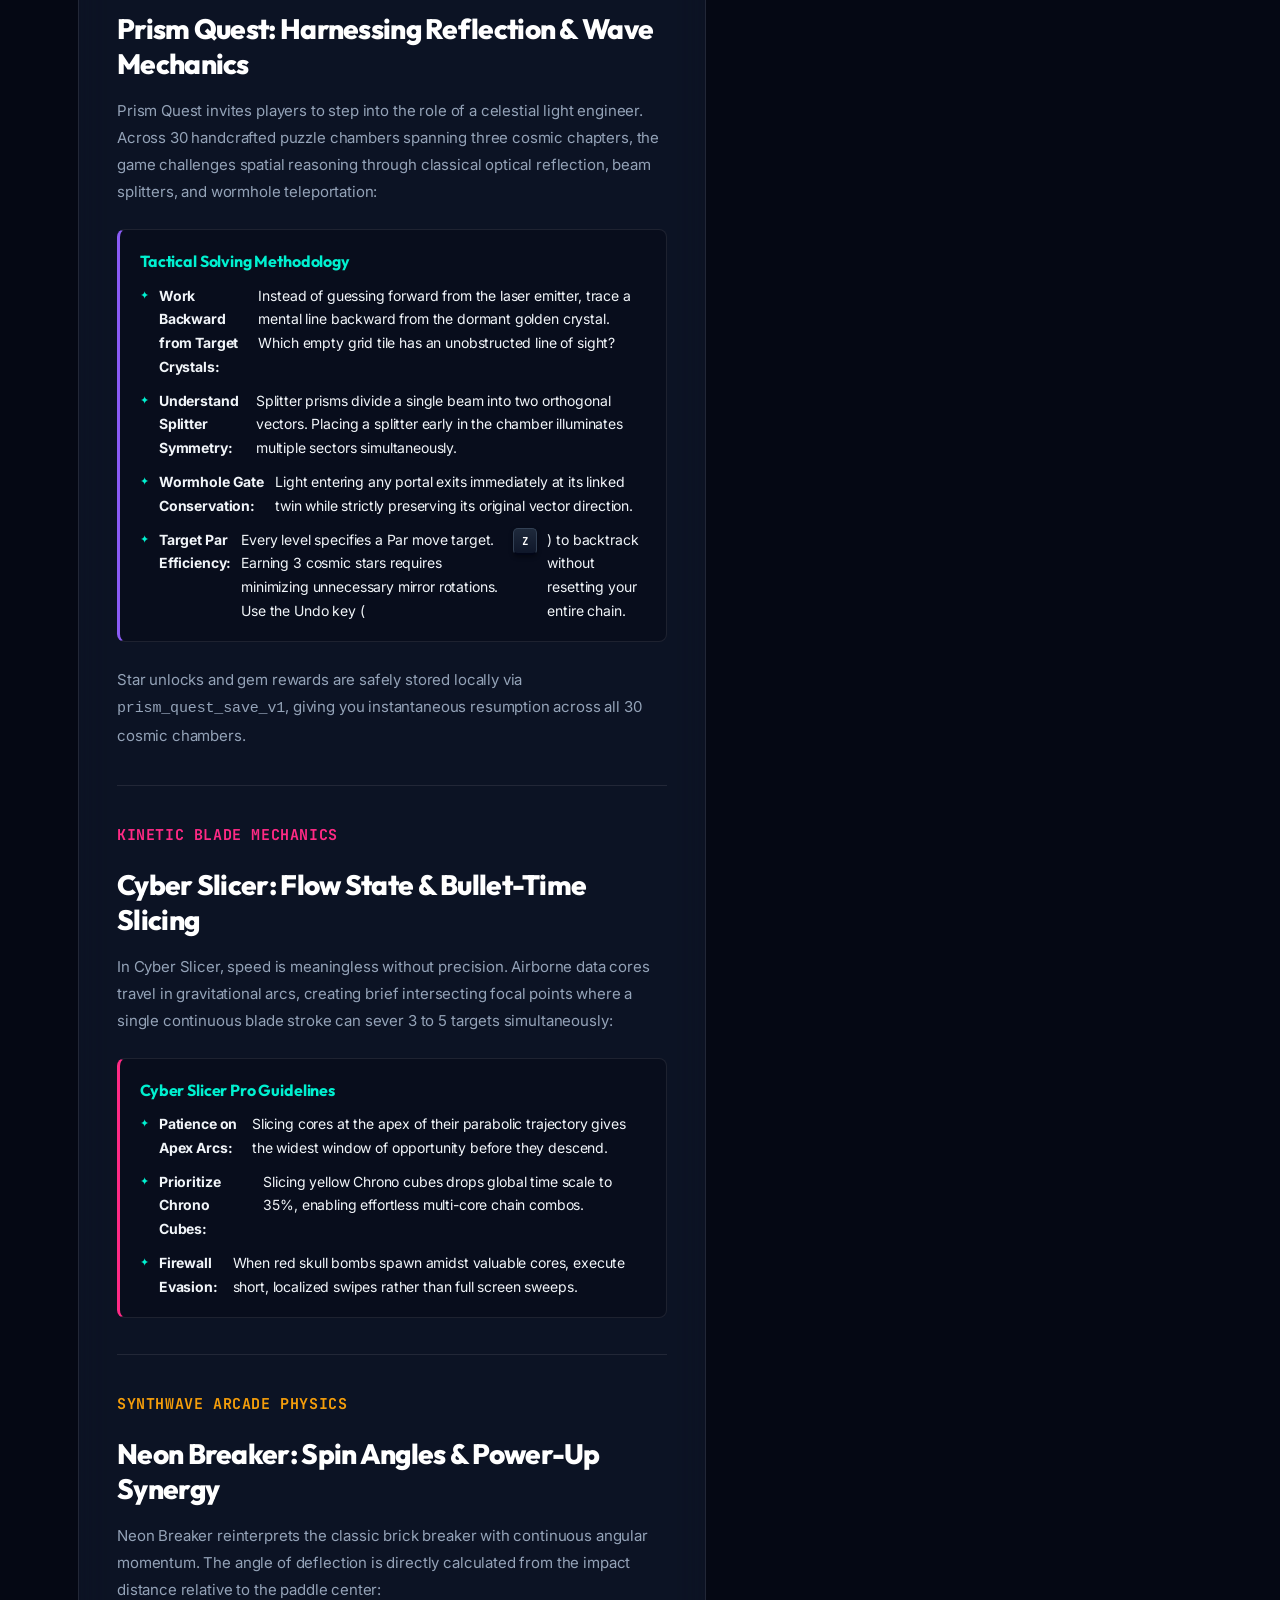
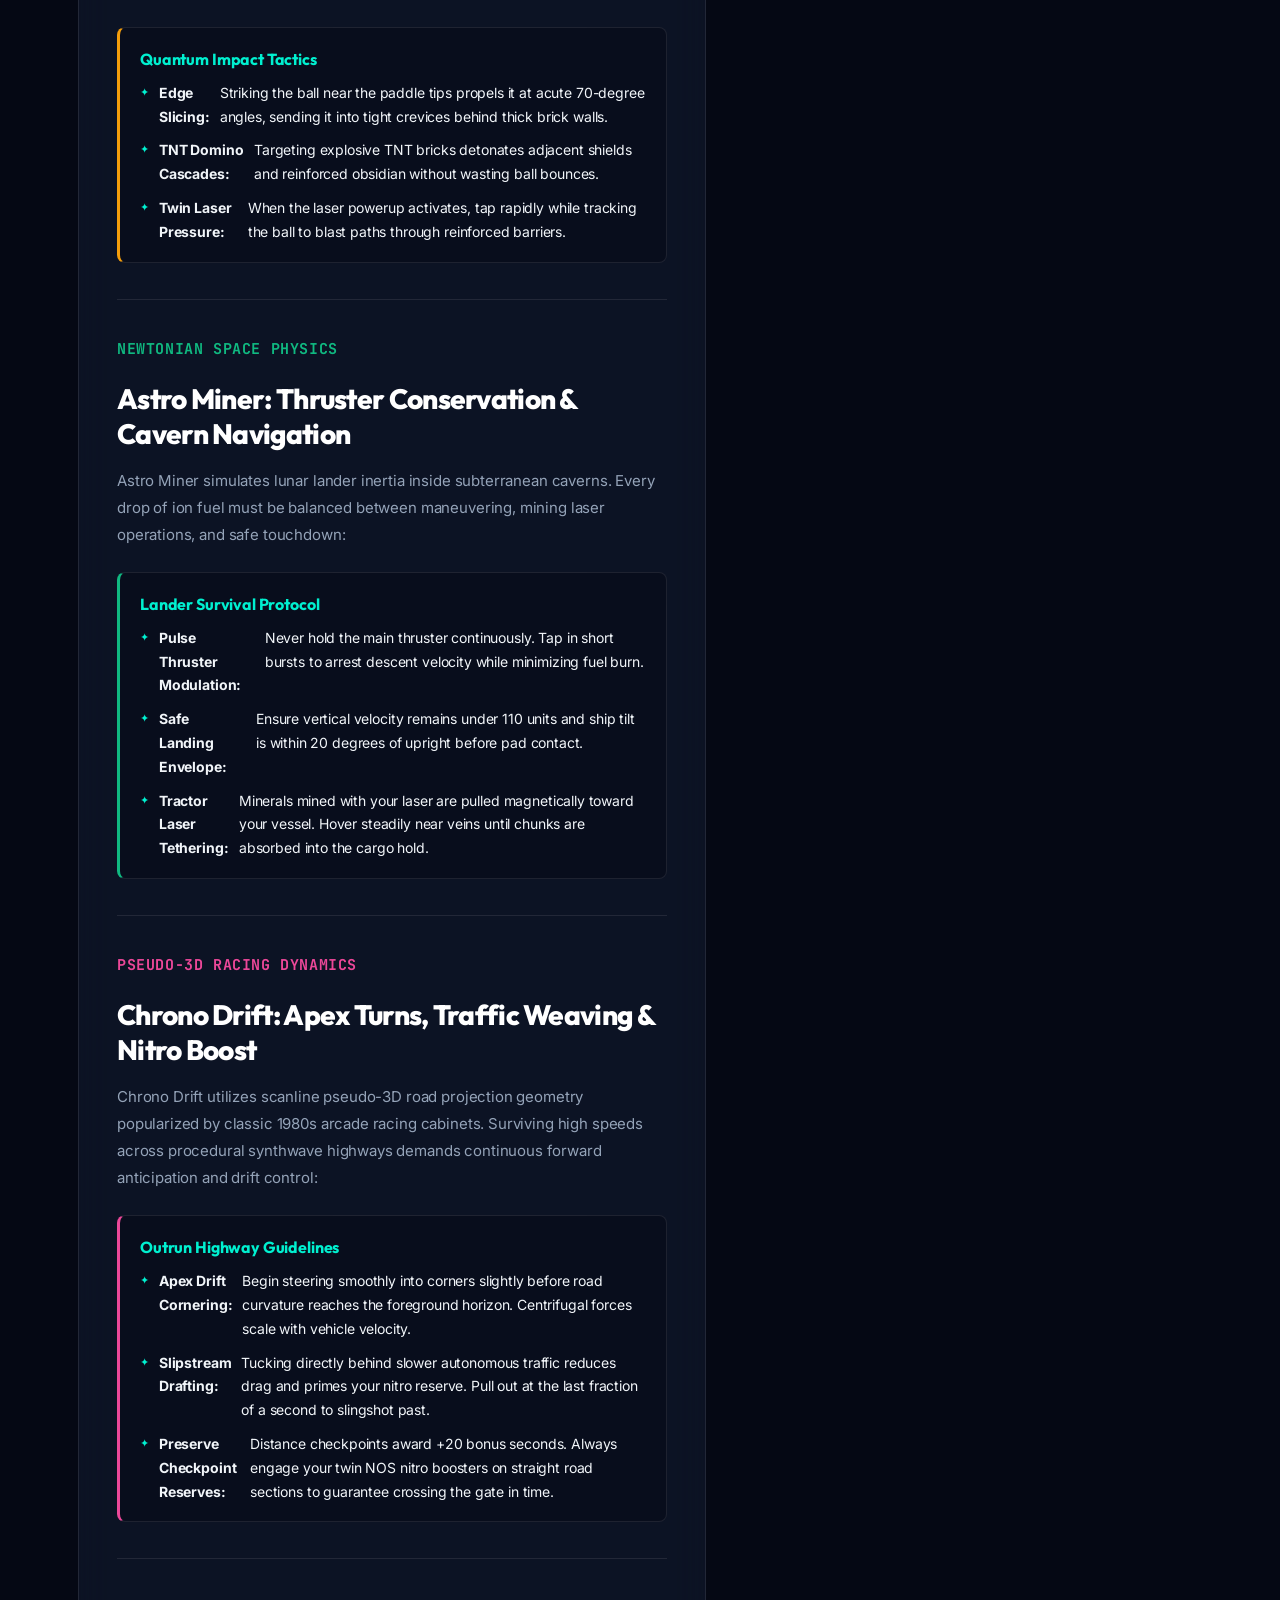
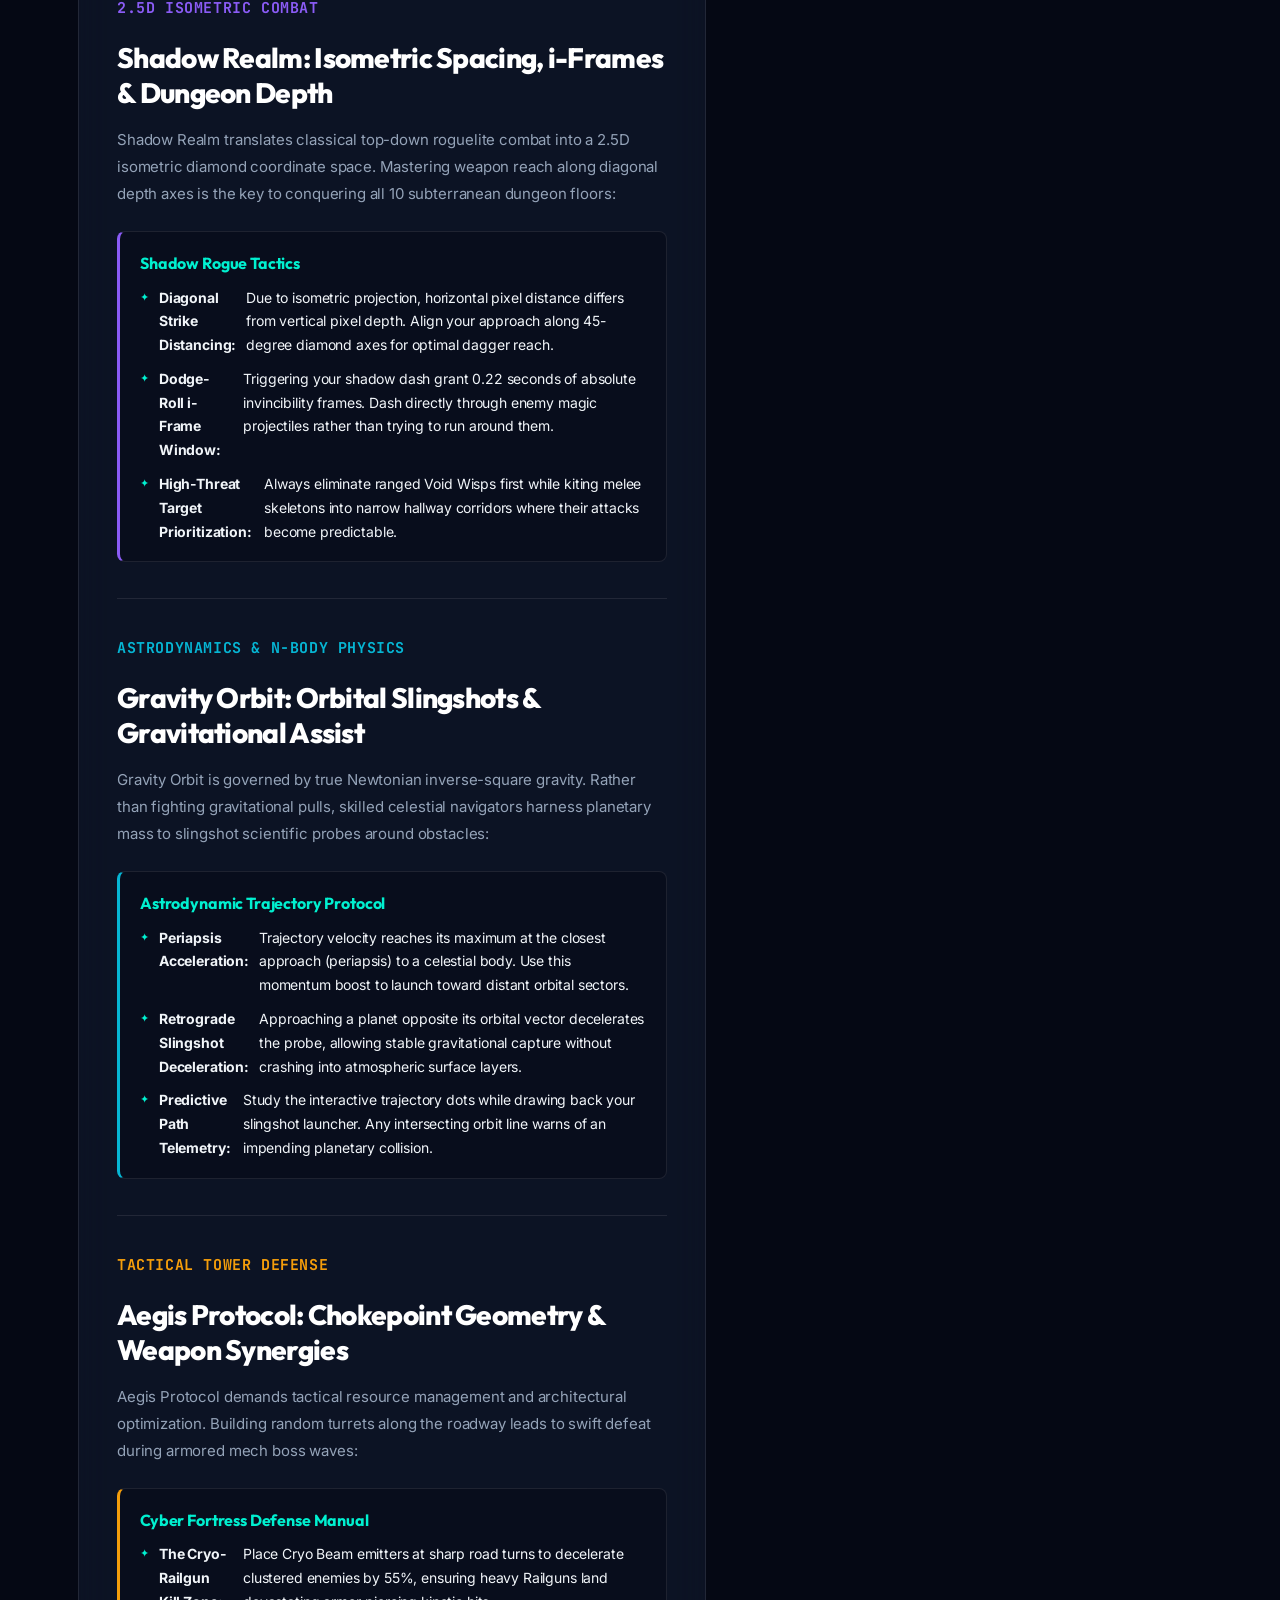
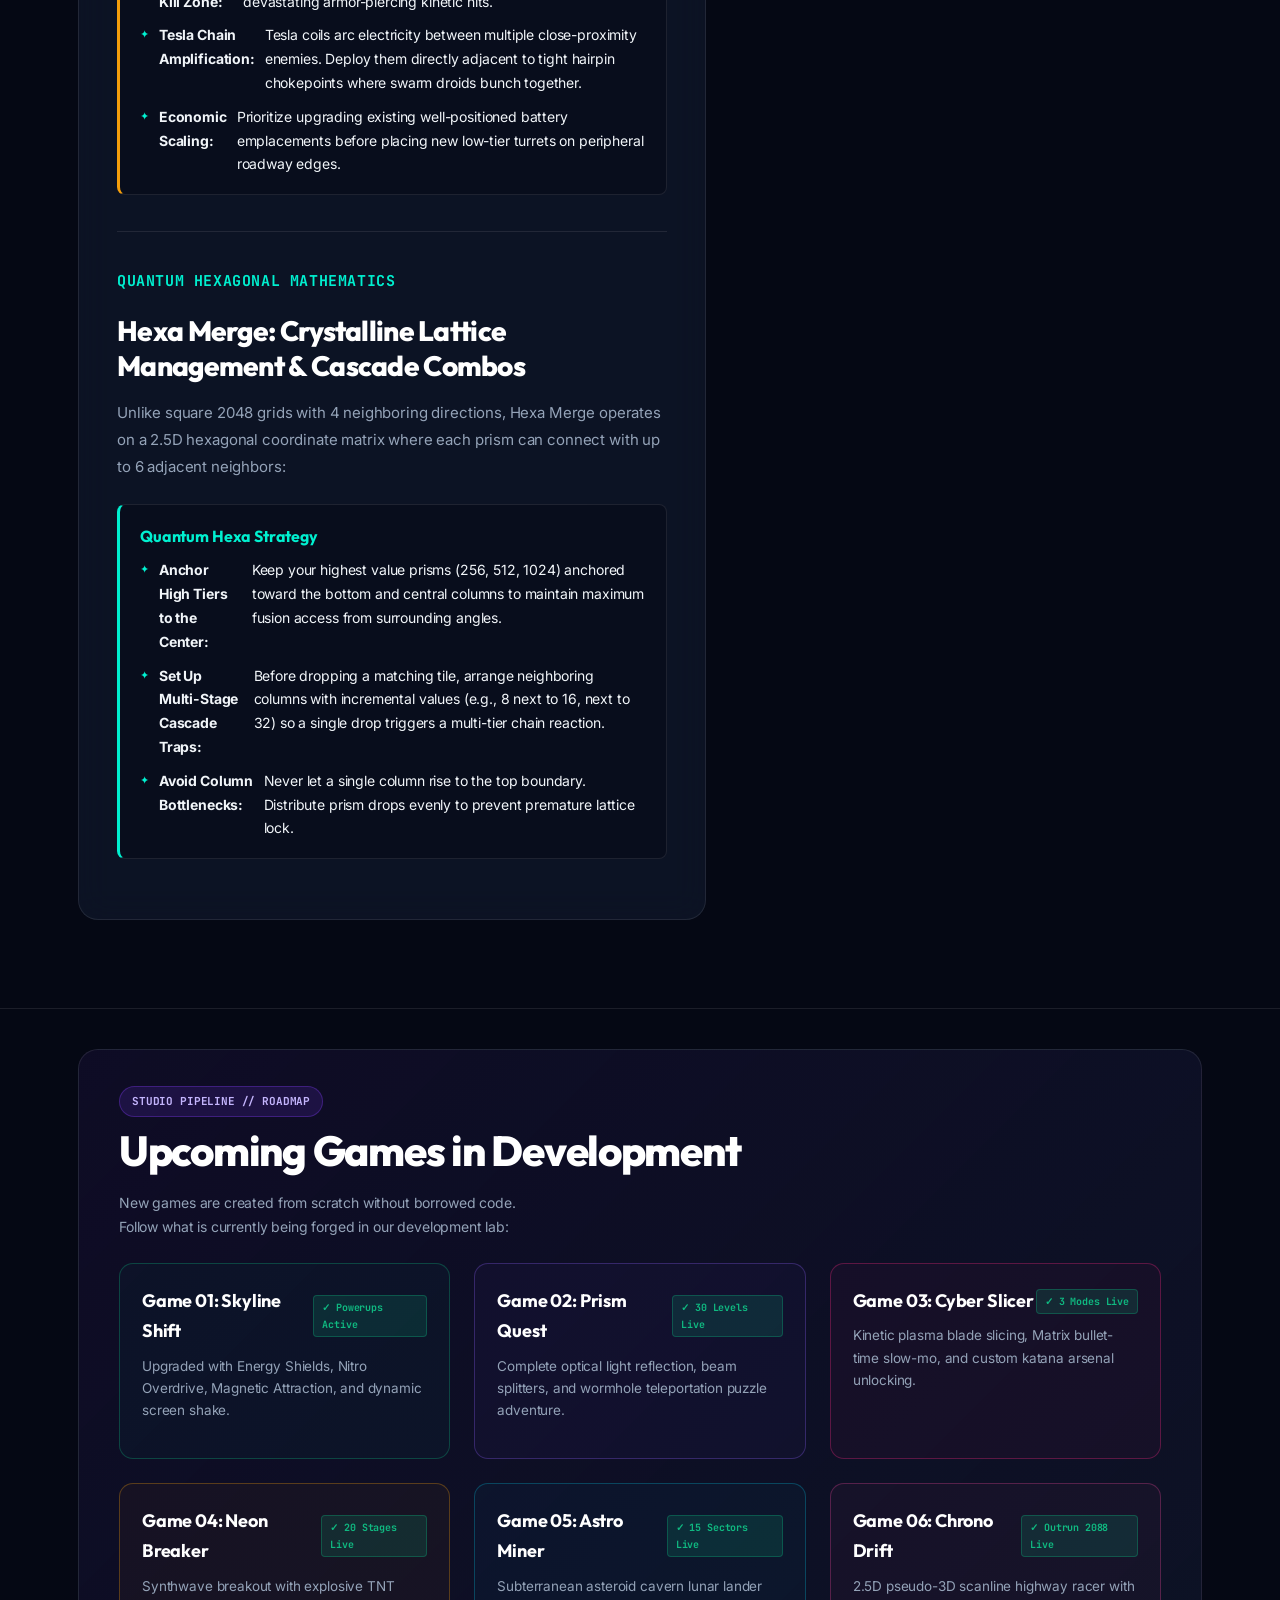
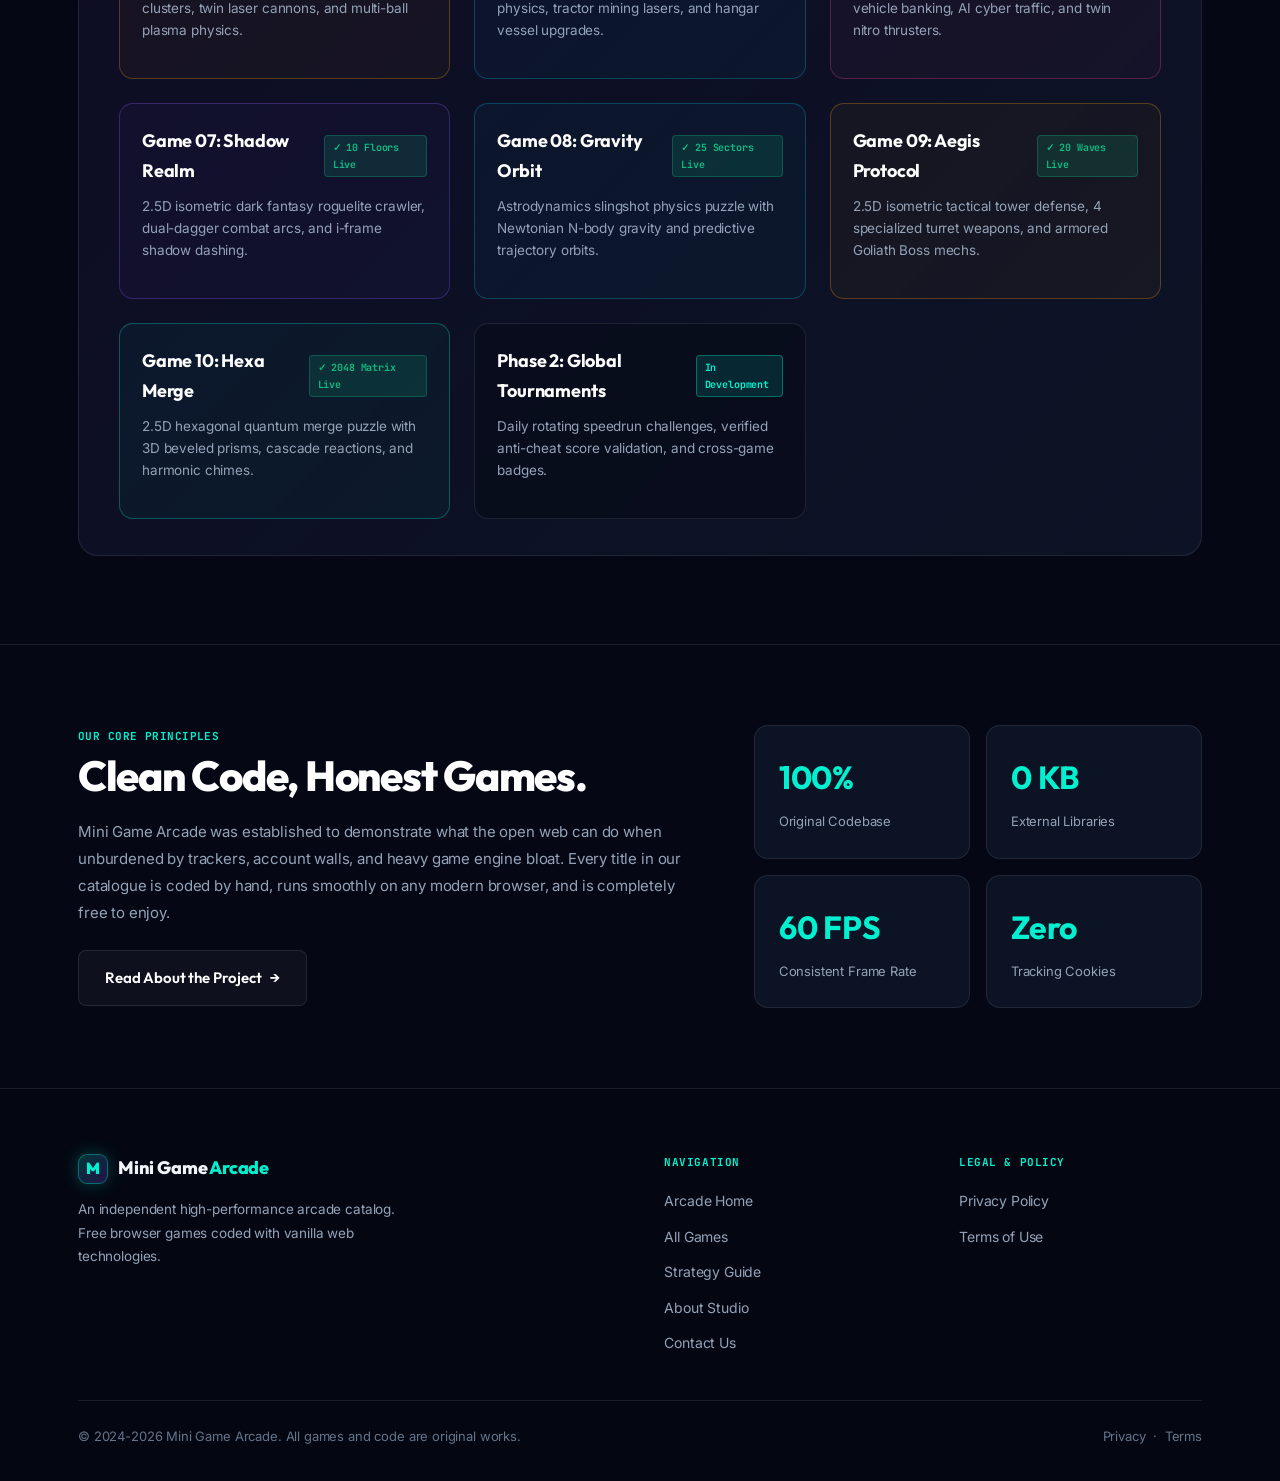
==== commit d0c151b6: "Expand arcade to 10 AAA 2.5D games with Chrono Drift, Shadow Realm, Gravity Orbit, Aegis Protocol, a" ====
--- a/index.html
+++ b/index.html
@@ -110,7 +110,7 @@
       <!-- Verified Platform Highlights -->
       <div class="hero-stats-grid" role="list" aria-label="Platform Highlights">
         <div class="hero-stat-card" role="listitem">
-          <div class="stat-val">05</div>
+          <div class="stat-val">10</div>
           <div class="stat-label">Playable Games Live</div>
         </div>
         <div class="hero-stat-card" role="listitem">
@@ -144,7 +144,7 @@
           <p class="section-sub">Tested, fully playable, and optimized for both keyboard and touch controls.</p>
         </div>
         <div class="active-filter-pill">
-          All Games (5)
+          All Games (10)
         </div>
       </div>
 
@@ -447,6 +447,283 @@
           </div>
         </article>
 
+        <!-- ── GAME CARD: Chrono Drift: Outrun 2088 ── -->
+        <article class="game-card" role="listitem" aria-labelledby="card-cd-title">
+          <div class="card-thumb-wrap">
+            <img
+              src="chrono-drift/thumb.jpg"
+              alt="Chrono Drift gameplay preview: retro 2.5D sports car speeding along neon synthwave highway with turbo nitro boost"
+              loading="lazy"
+              width="640"
+              height="360"
+            >
+            <div class="card-vignette" aria-hidden="true"></div>
+            <div class="card-badges-row">
+              <span class="badge-featured" style="background:linear-gradient(135deg, #ec4899, #8b5cf6)">🏎️ 2.5D Racer</span>
+              <div class="badge-stats">
+                <span class="badge-pill">⭐ 4.9</span>
+                <span class="badge-pill">Outrun</span>
+              </div>
+            </div>
+          </div>
+          <div class="card-content-body">
+            <div class="card-header-meta">
+              <span class="card-category-tag" style="background:rgba(236,72,153,0.15);color:#ec4899;border-color:rgba(236,72,153,0.3)">2.5D Highway Racer</span>
+              <span class="card-best-score" id="cdProgress">
+                🏁 Best: <b id="cdScoreVal">0</b>m
+              </span>
+            </div>
+            <h3 class="card-title" id="card-cd-title">Chrono Drift: Outrun 2088</h3>
+            <p class="card-description">
+              Authentic pseudo-3D retro highway arcade racer. Weave through autonomous cyber traffic,
+              drift through sweeping hills and curves, reach distance checkpoints, and engage twin nitro thrusters.
+            </p>
+            <div class="card-controls-panel" aria-label="Controls guide">
+              <div class="controls-label">
+                <span>Input Controls</span>
+                <span>Steer, Accelerate & Nitro</span>
+              </div>
+              <div class="controls-keys-row">
+                <kbd>A / D</kbd>
+                <span class="control-text">Steer</span>
+                <span class="control-sep">·</span>
+                <kbd>W / ↑</kbd>
+                <span class="control-text">Gas</span>
+                <span class="control-sep">·</span>
+                <kbd>Space</kbd>
+                <span class="control-text">Nitro</span>
+                <span class="control-sep">·</span>
+                <span class="control-text">📱 Touch</span>
+              </div>
+            </div>
+            <a class="btn-launch-game" href="chrono-drift/" aria-label="Launch Chrono Drift">
+              <span>Launch Game</span>
+              <span class="arrow-icon" aria-hidden="true">↗</span>
+            </a>
+          </div>
+        </article>
+
+        <!-- ── GAME CARD: Shadow Realm: Isometric Roguelite ── -->
+        <article class="game-card" role="listitem" aria-labelledby="card-sr-title">
+          <div class="card-thumb-wrap">
+            <img
+              src="shadow-realm/thumb.jpg"
+              alt="Shadow Realm gameplay preview: isometric dual-dagger rogue exploring dark fantasy dungeon with glowing runes and spectral wisps"
+              loading="lazy"
+              width="640"
+              height="360"
+            >
+            <div class="card-vignette" aria-hidden="true"></div>
+            <div class="card-badges-row">
+              <span class="badge-featured" style="background:linear-gradient(135deg, #8b5cf6, #3b82f6)">⚔️ 10 Floors</span>
+              <div class="badge-stats">
+                <span class="badge-pill">⭐ 4.9</span>
+                <span class="badge-pill">Roguelite</span>
+              </div>
+            </div>
+          </div>
+          <div class="card-content-body">
+            <div class="card-header-meta">
+              <span class="card-category-tag" style="background:rgba(139,92,246,0.15);color:#8b5cf6;border-color:rgba(139,92,246,0.3)">2.5D Isometric Roguelite</span>
+              <span class="card-best-score" id="srProgress">
+                💀 Best Floor: <b id="srFloorVal">1</b>
+              </span>
+            </div>
+            <h3 class="card-title" id="card-sr-title">Shadow Realm: Isometric Roguelite</h3>
+            <p class="card-description">
+              Descend into a dark fantasy subterranean labyrinth. Chain fluid dual-dagger combos,
+              dodge-roll through dark magic volleys with i-frame shadows, and conquer 10 dangerous dungeon floors.
+            </p>
+            <div class="card-controls-panel" aria-label="Controls guide">
+              <div class="controls-label">
+                <span>Input Controls</span>
+                <span>Move, Slash & Dash</span>
+              </div>
+              <div class="controls-keys-row">
+                <kbd>WASD</kbd>
+                <span class="control-text">Move</span>
+                <span class="control-sep">·</span>
+                <kbd>Space</kbd>
+                <span class="control-text">Slash</span>
+                <span class="control-sep">·</span>
+                <kbd>Shift</kbd>
+                <span class="control-text">Dash</span>
+                <span class="control-sep">·</span>
+                <span class="control-text">📱 Touch</span>
+              </div>
+            </div>
+            <a class="btn-launch-game" href="shadow-realm/" aria-label="Launch Shadow Realm">
+              <span>Launch Game</span>
+              <span class="arrow-icon" aria-hidden="true">↗</span>
+            </a>
+          </div>
+        </article>
+
+        <!-- ── GAME CARD: Gravity Orbit: Slingshot Odyssey ── -->
+        <article class="game-card" role="listitem" aria-labelledby="card-go-title">
+          <div class="card-thumb-wrap">
+            <img
+              src="gravity-orbit/thumb.jpg"
+              alt="Gravity Orbit gameplay preview: space probe navigating gravitational pull vectors around celestial planets and orbital jump gates"
+              loading="lazy"
+              width="640"
+              height="360"
+            >
+            <div class="card-vignette" aria-hidden="true"></div>
+            <div class="card-badges-row">
+              <span class="badge-featured" style="background:linear-gradient(135deg, #06b6d4, #10b981)">🚀 25 Sectors</span>
+              <div class="badge-stats">
+                <span class="badge-pill">⭐ 4.9</span>
+                <span class="badge-pill">Physics</span>
+              </div>
+            </div>
+          </div>
+          <div class="card-content-body">
+            <div class="card-header-meta">
+              <span class="card-category-tag" style="background:rgba(6,182,212,0.15);color:#06b6d4;border-color:rgba(6,182,212,0.3)">N-Body Physics Puzzle</span>
+              <span class="card-best-score" id="goProgress">
+                🌌 Stars: <b id="goStarVal">0</b>/75
+              </span>
+            </div>
+            <h3 class="card-title" id="card-go-title">Gravity Orbit: Slingshot Odyssey</h3>
+            <p class="card-description">
+              Solve complex astrodynamics puzzles with Newtonian N-body gravity simulation.
+              Calculate orbital slingshot vectors, slingshot past planetary gravity wells, and collect scientific telemetry.
+            </p>
+            <div class="card-controls-panel" aria-label="Controls guide">
+              <div class="controls-label">
+                <span>Input Controls</span>
+                <span>Aim, Power & Slingshot</span>
+              </div>
+              <div class="controls-keys-row">
+                <kbd>Drag</kbd>
+                <span class="control-text">Aim</span>
+                <span class="control-sep">·</span>
+                <kbd>Release</kbd>
+                <span class="control-text">Launch</span>
+                <span class="control-sep">·</span>
+                <kbd>R</kbd>
+                <span class="control-text">Reset</span>
+                <span class="control-sep">·</span>
+                <span class="control-text">📱 Drag</span>
+              </div>
+            </div>
+            <a class="btn-launch-game" href="gravity-orbit/" aria-label="Launch Gravity Orbit">
+              <span>Launch Game</span>
+              <span class="arrow-icon" aria-hidden="true">↗</span>
+            </a>
+          </div>
+        </article>
+
+        <!-- ── GAME CARD: Aegis Protocol: Isometric Cyber Defense ── -->
+        <article class="game-card" role="listitem" aria-labelledby="card-ap-title">
+          <div class="card-thumb-wrap">
+            <img
+              src="aegis-protocol/thumb.jpg"
+              alt="Aegis Protocol gameplay preview: 2.5D isometric tactical cyber fortress defending against waves of enemy mechs with laser and tesla towers"
+              loading="lazy"
+              width="640"
+              height="360"
+            >
+            <div class="card-vignette" aria-hidden="true"></div>
+            <div class="card-badges-row">
+              <span class="badge-featured" style="background:linear-gradient(135deg, #f59e0b, #ef4444)">🛡️ 20 Waves</span>
+              <div class="badge-stats">
+                <span class="badge-pill">⭐ 4.9</span>
+                <span class="badge-pill">Strategy</span>
+              </div>
+            </div>
+          </div>
+          <div class="card-content-body">
+            <div class="card-header-meta">
+              <span class="card-category-tag" style="background:rgba(245,158,11,0.15);color:#f59e0b;border-color:rgba(245,158,11,0.3)">2.5D Isometric Defense</span>
+              <span class="card-best-score" id="apProgress">
+                ⚡ Score: <b id="apScoreVal">0</b>
+              </span>
+            </div>
+            <h3 class="card-title" id="card-ap-title">Aegis Protocol: Isometric Cyber Defense</h3>
+            <p class="card-description">
+              Deploy defensive battery networks along isometric cyber roadways. Construct Gatling lasers,
+              cryo beam emitters, tesla coils, and heavy railgun turrets to intercept invading mech divisions.
+            </p>
+            <div class="card-controls-panel" aria-label="Controls guide">
+              <div class="controls-label">
+                <span>Input Controls</span>
+                <span>Select, Deploy & Upgrade</span>
+              </div>
+              <div class="controls-keys-row">
+                <kbd>Click</kbd>
+                <span class="control-text">Deploy</span>
+                <span class="control-sep">·</span>
+                <kbd>1-4</kbd>
+                <span class="control-text">Select</span>
+                <span class="control-sep">·</span>
+                <kbd>Space</kbd>
+                <span class="control-text">Wave</span>
+                <span class="control-sep">·</span>
+                <span class="control-text">📱 Touch</span>
+              </div>
+            </div>
+            <a class="btn-launch-game" href="aegis-protocol/" aria-label="Launch Aegis Protocol">
+              <span>Launch Game</span>
+              <span class="arrow-icon" aria-hidden="true">↗</span>
+            </a>
+          </div>
+        </article>
+
+        <!-- ── GAME CARD: Hexa Merge: 2.5D Quantum 2048 ── -->
+        <article class="game-card" role="listitem" aria-labelledby="card-hm-title">
+          <div class="card-thumb-wrap">
+            <img
+              src="hexa-merge/thumb.jpg"
+              alt="Hexa Merge gameplay preview: 3D beveled hexagonal quantum number prisms merging with cascade light bursts and harmonic chimes"
+              loading="lazy"
+              width="640"
+              height="360"
+            >
+            <div class="card-vignette" aria-hidden="true"></div>
+            <div class="card-badges-row">
+              <span class="badge-featured" style="background:linear-gradient(135deg, #00f0d0, #ff2a85)">💎 2048 Hex</span>
+              <div class="badge-stats">
+                <span class="badge-pill">⭐ 4.9</span>
+                <span class="badge-pill">Brain</span>
+              </div>
+            </div>
+          </div>
+          <div class="card-content-body">
+            <div class="card-header-meta">
+              <span class="card-category-tag" style="background:rgba(0,240,208,0.15);color:#00f0d0;border-color:rgba(0,240,208,0.3)">2.5D Hexagonal 2048</span>
+              <span class="card-best-score" id="hmProgress">
+                🏆 Best: <b id="hmScoreVal">0</b>
+              </span>
+            </div>
+            <h3 class="card-title" id="card-hm-title">Hexa Merge: 2.5D Quantum 2048</h3>
+            <p class="card-description">
+              Drop 3D crystalline hexagonal prisms into the quantum matrix. Connect matching numerical values
+              to trigger recursive cascade fusions, ascend through power tiers, and forge the legendary 2048 prism.
+            </p>
+            <div class="card-controls-panel" aria-label="Controls guide">
+              <div class="controls-label">
+                <span>Input Controls</span>
+                <span>Drop & Cascade Chain</span>
+              </div>
+              <div class="controls-keys-row">
+                <kbd>Click Column</kbd>
+                <span class="control-text">Drop</span>
+                <span class="control-sep">·</span>
+                <kbd>Chain</kbd>
+                <span class="control-text">Combos</span>
+                <span class="control-sep">·</span>
+                <span class="control-text">📱 Touch</span>
+              </div>
+            </div>
+            <a class="btn-launch-game" href="hexa-merge/" aria-label="Launch Hexa Merge">
+              <span>Launch Game</span>
+              <span class="arrow-icon" aria-hidden="true">↗</span>
+            </a>
+          </div>
+        </article>
+
       </div><!-- /games-grid -->
 
     </div>
@@ -563,6 +840,96 @@
               <li><strong>Tractor Laser Tethering:</strong> Minerals mined with your laser are pulled magnetically toward your vessel. Hover steadily near veins until chunks are absorbed into the cargo hold.</li>
             </ul>
           </div>
+
+          <hr style="border:none;border-top:1px solid var(--border);margin:36px 0">
+
+          <p class="section-eyebrow" style="color:#ec4899">PSEUDO-3D RACING DYNAMICS</p>
+          <h2 style="margin-top:4px">Chrono Drift: Apex Turns, Traffic Weaving & Nitro Boost</h2>
+          <p>
+            Chrono Drift utilizes scanline pseudo-3D road projection geometry popularized by classic 1980s arcade racing cabinets.
+            Surviving high speeds across procedural synthwave highways demands continuous forward anticipation and drift control:
+          </p>
+
+          <div class="guide-tips-box" style="border-left-color:#ec4899">
+            <h4>Outrun Highway Guidelines</h4>
+            <ul>
+              <li><strong>Apex Drift Cornering:</strong> Begin steering smoothly into corners slightly before road curvature reaches the foreground horizon. Centrifugal forces scale with vehicle velocity.</li>
+              <li><strong>Slipstream Drafting:</strong> Tucking directly behind slower autonomous traffic reduces drag and primes your nitro reserve. Pull out at the last fraction of a second to slingshot past.</li>
+              <li><strong>Preserve Checkpoint Reserves:</strong> Distance checkpoints award +20 bonus seconds. Always engage your twin NOS nitro boosters on straight road sections to guarantee crossing the gate in time.</li>
+            </ul>
+          </div>
+
+          <hr style="border:none;border-top:1px solid var(--border);margin:36px 0">
+
+          <p class="section-eyebrow" style="color:#8b5cf6">2.5D ISOMETRIC COMBAT</p>
+          <h2 style="margin-top:4px">Shadow Realm: Isometric Spacing, i-Frames & Dungeon Depth</h2>
+          <p>
+            Shadow Realm translates classical top-down roguelite combat into a 2.5D isometric diamond coordinate space.
+            Mastering weapon reach along diagonal depth axes is the key to conquering all 10 subterranean dungeon floors:
+          </p>
+
+          <div class="guide-tips-box" style="border-left-color:#8b5cf6">
+            <h4>Shadow Rogue Tactics</h4>
+            <ul>
+              <li><strong>Diagonal Strike Distancing:</strong> Due to isometric projection, horizontal pixel distance differs from vertical pixel depth. Align your approach along 45-degree diamond axes for optimal dagger reach.</li>
+              <li><strong>Dodge-Roll i-Frame Window:</strong> Triggering your shadow dash grant 0.22 seconds of absolute invincibility frames. Dash directly through enemy magic projectiles rather than trying to run around them.</li>
+              <li><strong>High-Threat Target Prioritization:</strong> Always eliminate ranged Void Wisps first while kiting melee skeletons into narrow hallway corridors where their attacks become predictable.</li>
+            </ul>
+          </div>
+
+          <hr style="border:none;border-top:1px solid var(--border);margin:36px 0">
+
+          <p class="section-eyebrow" style="color:#06b6d4">ASTRODYNAMICS & N-BODY PHYSICS</p>
+          <h2 style="margin-top:4px">Gravity Orbit: Orbital Slingshots & Gravitational Assist</h2>
+          <p>
+            Gravity Orbit is governed by true Newtonian inverse-square gravity. Rather than fighting gravitational pulls,
+            skilled celestial navigators harness planetary mass to slingshot scientific probes around obstacles:
+          </p>
+
+          <div class="guide-tips-box" style="border-left-color:#06b6d4">
+            <h4>Astrodynamic Trajectory Protocol</h4>
+            <ul>
+              <li><strong>Periapsis Acceleration:</strong> Trajectory velocity reaches its maximum at the closest approach (periapsis) to a celestial body. Use this momentum boost to launch toward distant orbital sectors.</li>
+              <li><strong>Retrograde Slingshot Deceleration:</strong> Approaching a planet opposite its orbital vector decelerates the probe, allowing stable gravitational capture without crashing into atmospheric surface layers.</li>
+              <li><strong>Predictive Path Telemetry:</strong> Study the interactive trajectory dots while drawing back your slingshot launcher. Any intersecting orbit line warns of an impending planetary collision.</li>
+            </ul>
+          </div>
+
+          <hr style="border:none;border-top:1px solid var(--border);margin:36px 0">
+
+          <p class="section-eyebrow" style="color:#f59e0b">TACTICAL TOWER DEFENSE</p>
+          <h2 style="margin-top:4px">Aegis Protocol: Chokepoint Geometry & Weapon Synergies</h2>
+          <p>
+            Aegis Protocol demands tactical resource management and architectural optimization.
+            Building random turrets along the roadway leads to swift defeat during armored mech boss waves:
+          </p>
+
+          <div class="guide-tips-box" style="border-left-color:#f59e0b">
+            <h4>Cyber Fortress Defense Manual</h4>
+            <ul>
+              <li><strong>The Cryo-Railgun Kill Zone:</strong> Place Cryo Beam emitters at sharp road turns to decelerate clustered enemies by 55%, ensuring heavy Railguns land devastating armor-piercing kinetic hits.</li>
+              <li><strong>Tesla Chain Amplification:</strong> Tesla coils arc electricity between multiple close-proximity enemies. Deploy them directly adjacent to tight hairpin chokepoints where swarm droids bunch together.</li>
+              <li><strong>Economic Scaling:</strong> Prioritize upgrading existing well-positioned battery emplacements before placing new low-tier turrets on peripheral roadway edges.</li>
+            </ul>
+          </div>
+
+          <hr style="border:none;border-top:1px solid var(--border);margin:36px 0">
+
+          <p class="section-eyebrow" style="color:#00f0d0">QUANTUM HEXAGONAL MATHEMATICS</p>
+          <h2 style="margin-top:4px">Hexa Merge: Crystalline Lattice Management & Cascade Combos</h2>
+          <p>
+            Unlike square 2048 grids with 4 neighboring directions, Hexa Merge operates on a 2.5D hexagonal coordinate matrix
+            where each prism can connect with up to 6 adjacent neighbors:
+          </p>
+
+          <div class="guide-tips-box" style="border-left-color:#00f0d0">
+            <h4>Quantum Hexa Strategy</h4>
+            <ul>
+              <li><strong>Anchor High Tiers to the Center:</strong> Keep your highest value prisms (256, 512, 1024) anchored toward the bottom and central columns to maintain maximum fusion access from surrounding angles.</li>
+              <li><strong>Set Up Multi-Stage Cascade Traps:</strong> Before dropping a matching tile, arrange neighboring columns with incremental values (e.g., 8 next to 16, next to 32) so a single drop triggers a multi-tier chain reaction.</li>
+              <li><strong>Avoid Column Bottlenecks:</strong> Never let a single column rise to the top boundary. Distribute prism drops evenly to prevent premature lattice lock.</li>
+            </ul>
+          </div>
         </article>
 
         <!-- Sidebar Architecture Card -->
@@ -655,6 +1022,46 @@
               <span class="lab-status-badge" style="background:rgba(16,185,129,0.15);color:#10b981;border:1px solid rgba(16,185,129,0.3)">✓ 15 Sectors Live</span>
             </div>
             <p>Subterranean asteroid cavern lunar lander physics, tractor mining lasers, and hangar vessel upgrades.</p>
+          </div>
+
+          <div class="lab-item" style="border-color:rgba(236,72,153,0.3);background:rgba(236,72,153,0.04)">
+            <div class="lab-item-head">
+              <span class="lab-item-title">Game 06: Chrono Drift</span>
+              <span class="lab-status-badge" style="background:rgba(16,185,129,0.15);color:#10b981;border:1px solid rgba(16,185,129,0.3)">✓ Outrun 2088 Live</span>
+            </div>
+            <p>2.5D pseudo-3D scanline highway racer with vehicle banking, AI cyber traffic, and twin nitro thrusters.</p>
+          </div>
+
+          <div class="lab-item" style="border-color:rgba(139,92,246,0.3);background:rgba(139,92,246,0.04)">
+            <div class="lab-item-head">
+              <span class="lab-item-title">Game 07: Shadow Realm</span>
+              <span class="lab-status-badge" style="background:rgba(16,185,129,0.15);color:#10b981;border:1px solid rgba(16,185,129,0.3)">✓ 10 Floors Live</span>
+            </div>
+            <p>2.5D isometric dark fantasy roguelite crawler, dual-dagger combat arcs, and i-frame shadow dashing.</p>
+          </div>
+
+          <div class="lab-item" style="border-color:rgba(6,182,212,0.3);background:rgba(6,182,212,0.04)">
+            <div class="lab-item-head">
+              <span class="lab-item-title">Game 08: Gravity Orbit</span>
+              <span class="lab-status-badge" style="background:rgba(16,185,129,0.15);color:#10b981;border:1px solid rgba(16,185,129,0.3)">✓ 25 Sectors Live</span>
+            </div>
+            <p>Astrodynamics slingshot physics puzzle with Newtonian N-body gravity and predictive trajectory orbits.</p>
+          </div>
+
+          <div class="lab-item" style="border-color:rgba(245,158,11,0.3);background:rgba(245,158,11,0.04)">
+            <div class="lab-item-head">
+              <span class="lab-item-title">Game 09: Aegis Protocol</span>
+              <span class="lab-status-badge" style="background:rgba(16,185,129,0.15);color:#10b981;border:1px solid rgba(16,185,129,0.3)">✓ 20 Waves Live</span>
+            </div>
+            <p>2.5D isometric tactical tower defense, 4 specialized turret weapons, and armored Goliath Boss mechs.</p>
+          </div>
+
+          <div class="lab-item" style="border-color:rgba(0,240,208,0.3);background:rgba(0,240,208,0.04)">
+            <div class="lab-item-head">
+              <span class="lab-item-title">Game 10: Hexa Merge</span>
+              <span class="lab-status-badge" style="background:rgba(16,185,129,0.15);color:#10b981;border:1px solid rgba(16,185,129,0.3)">✓ 2048 Matrix Live</span>
+            </div>
+            <p>2.5D hexagonal quantum merge puzzle with 3D beveled prisms, cascade reactions, and harmonic chimes.</p>
           </div>
 
           <div class="lab-item">
@@ -812,6 +1219,46 @@
       const parsed = JSON.parse(amData);
       amDisplay.textContent = (parsed.credits || 0).toLocaleString();
     }
+
+    // Chrono Drift
+    const cdData = localStorage.getItem('chrono_drift_save_v1');
+    const cdDisplay = document.getElementById('cdScoreVal');
+    if (cdData && cdDisplay) {
+      const parsed = JSON.parse(cdData);
+      cdDisplay.textContent = Math.floor(parsed.bestDistance || 0).toLocaleString();
+    }
+
+    // Shadow Realm
+    const srData = localStorage.getItem('shadow_realm_save_v1');
+    const srDisplay = document.getElementById('srFloorVal');
+    if (srData && srDisplay) {
+      const parsed = JSON.parse(srData);
+      srDisplay.textContent = (parsed.bestFloor || 1).toString();
+    }
+
+    // Gravity Orbit
+    const goData = localStorage.getItem('gravity_orbit_save_v1');
+    const goDisplay = document.getElementById('goStarVal');
+    if (goData && goDisplay) {
+      const parsed = JSON.parse(goData);
+      goDisplay.textContent = (parsed.totalStars || 0).toString();
+    }
+
+    // Aegis Protocol
+    const apData = localStorage.getItem('aegis_protocol_save_v1');
+    const apDisplay = document.getElementById('apScoreVal');
+    if (apData && apDisplay) {
+      const parsed = JSON.parse(apData);
+      apDisplay.textContent = (parsed.bestScore || 0).toLocaleString();
+    }
+
+    // Hexa Merge
+    const hmData = localStorage.getItem('hexa_merge_save_v1');
+    const hmDisplay = document.getElementById('hmScoreVal');
+    if (hmData && hmDisplay) {
+      const parsed = JSON.parse(hmData);
+      hmDisplay.textContent = (parsed.highScore || 0).toLocaleString();
+    }
   } catch (e) {}
 
   /* ── 2. Header Scroll Elevation ── */
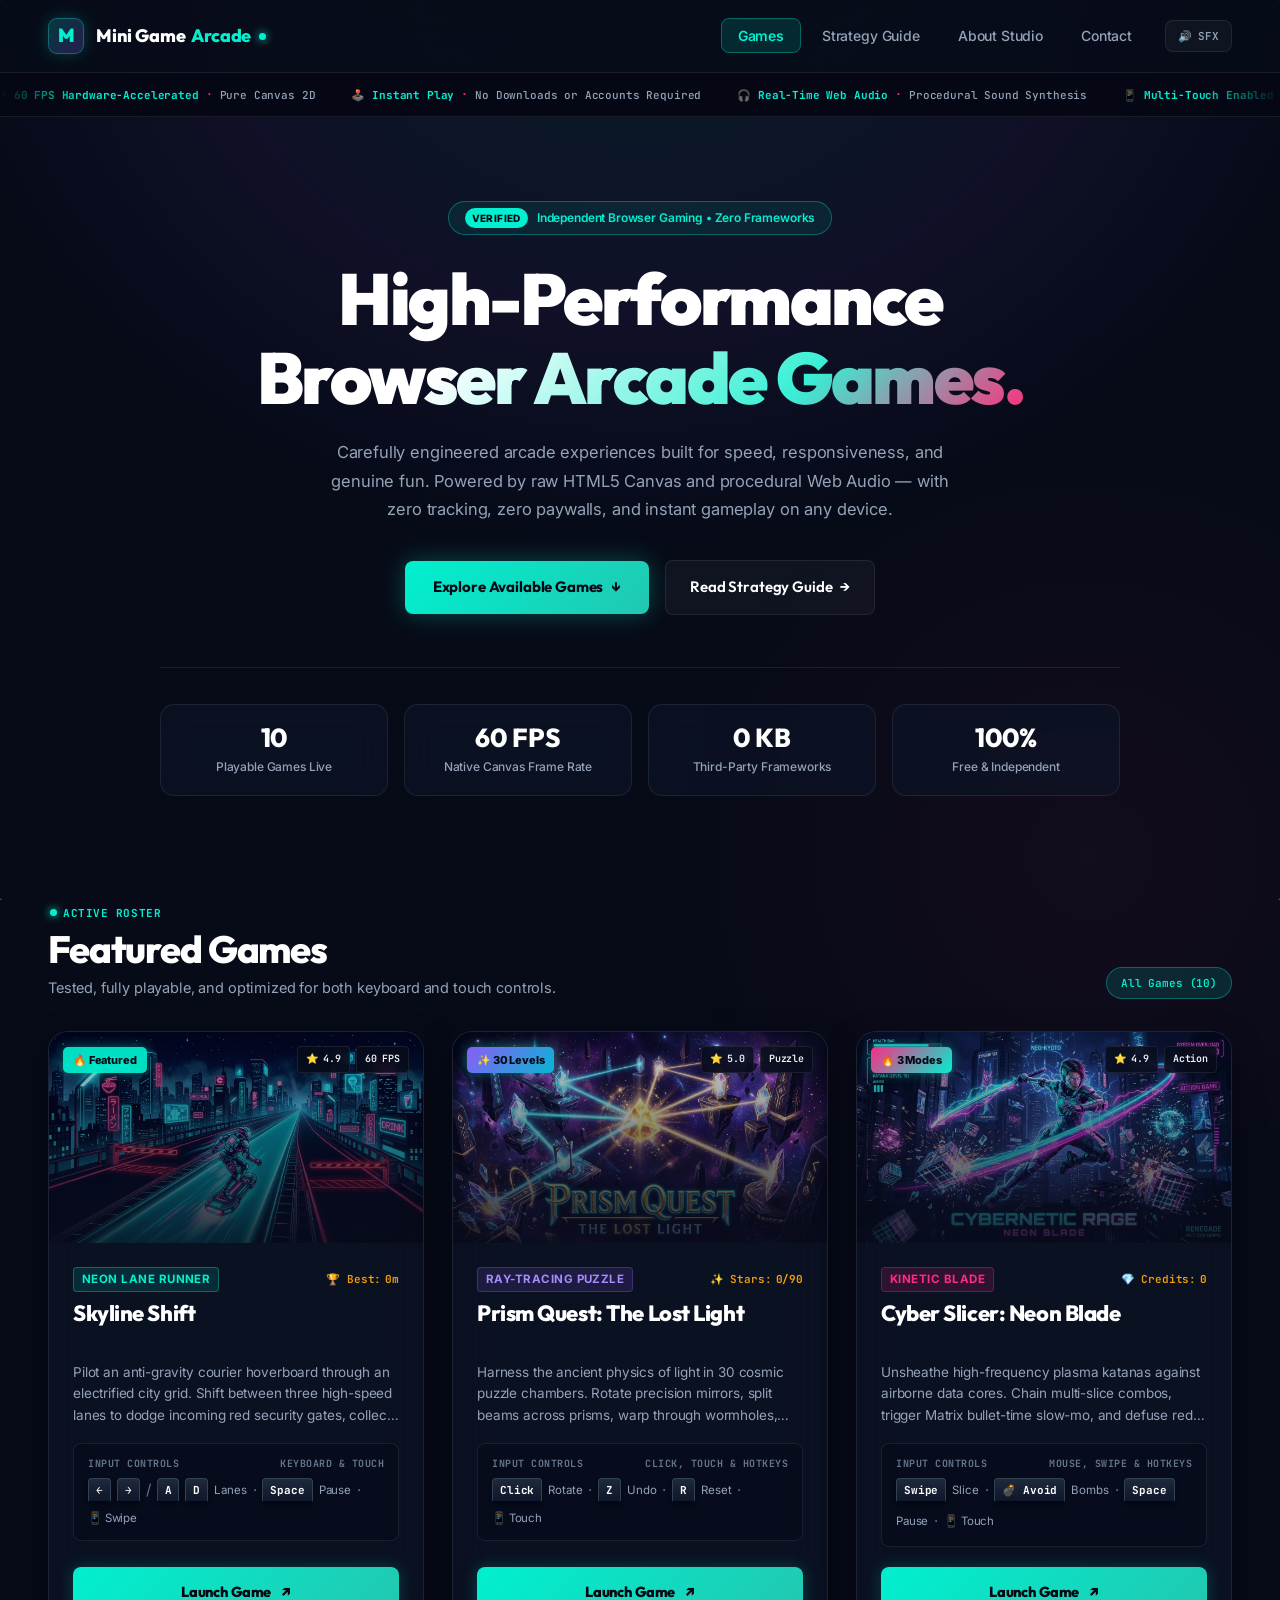
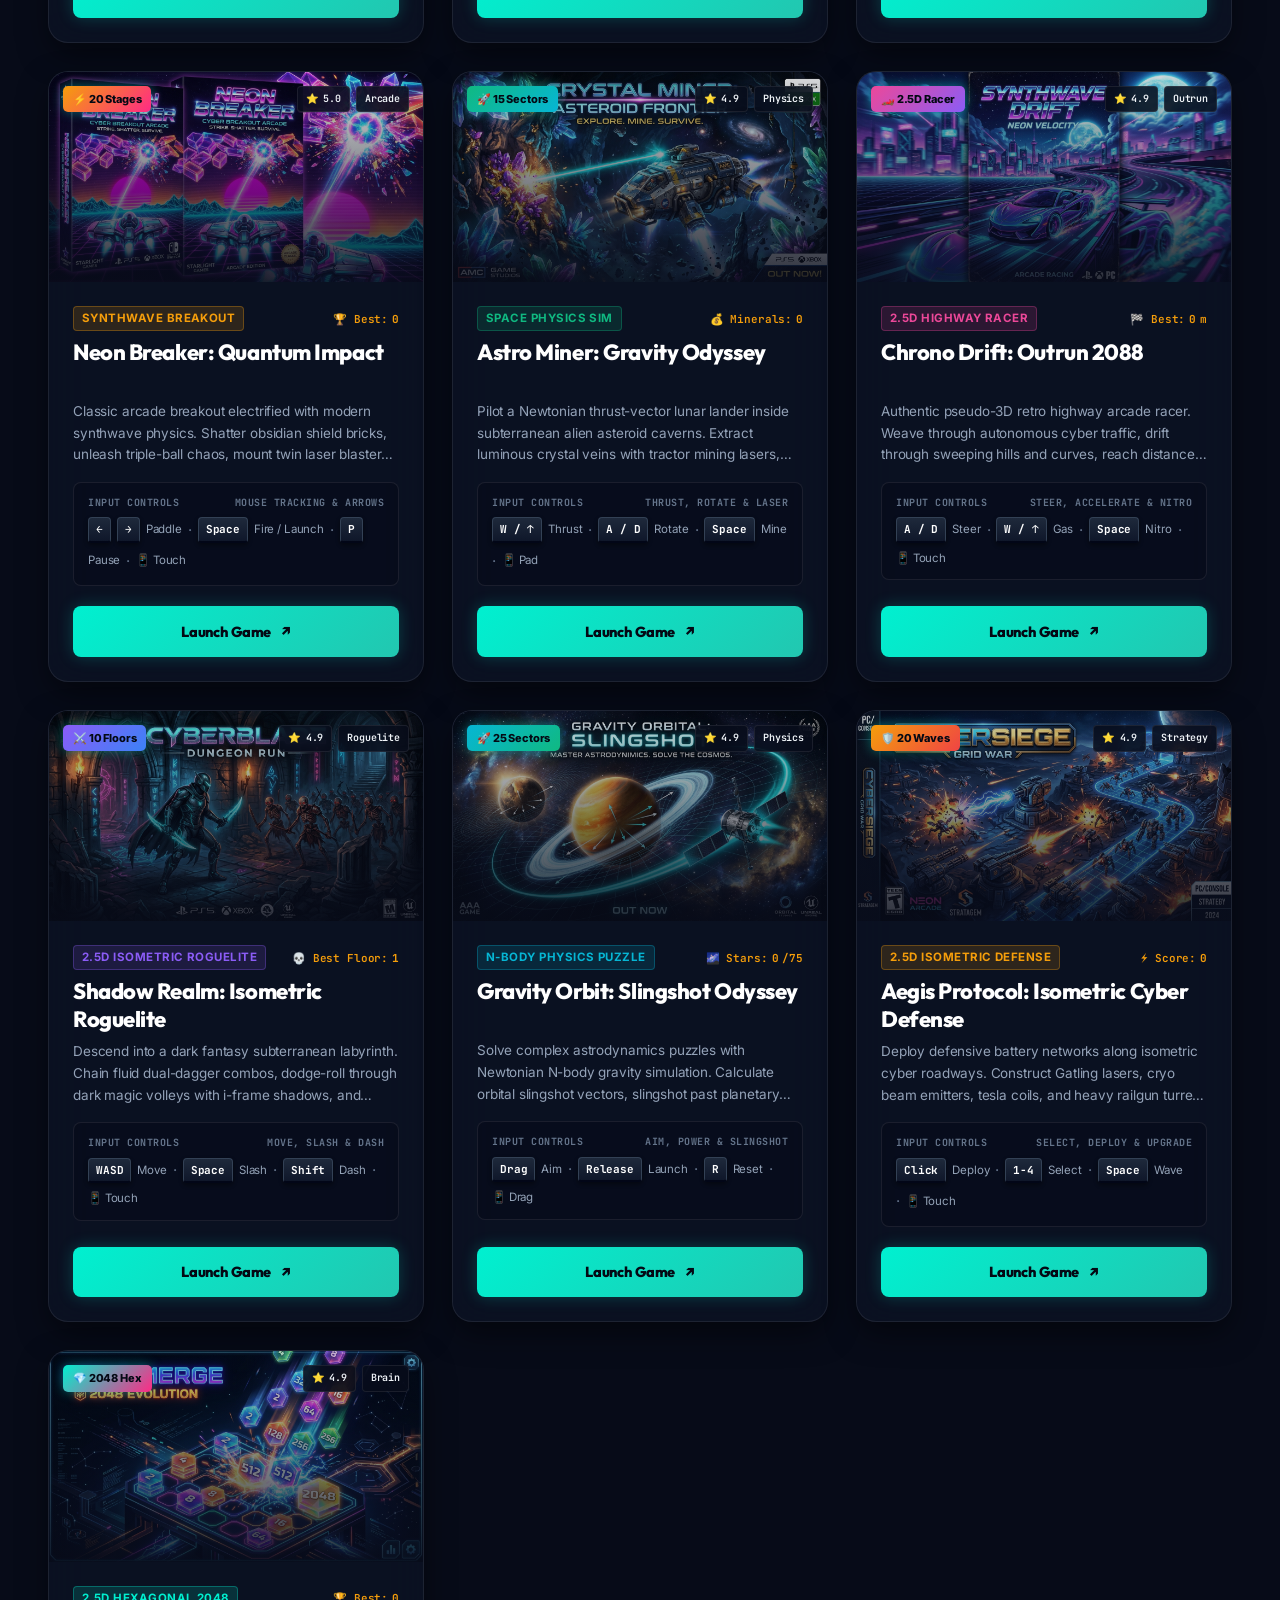
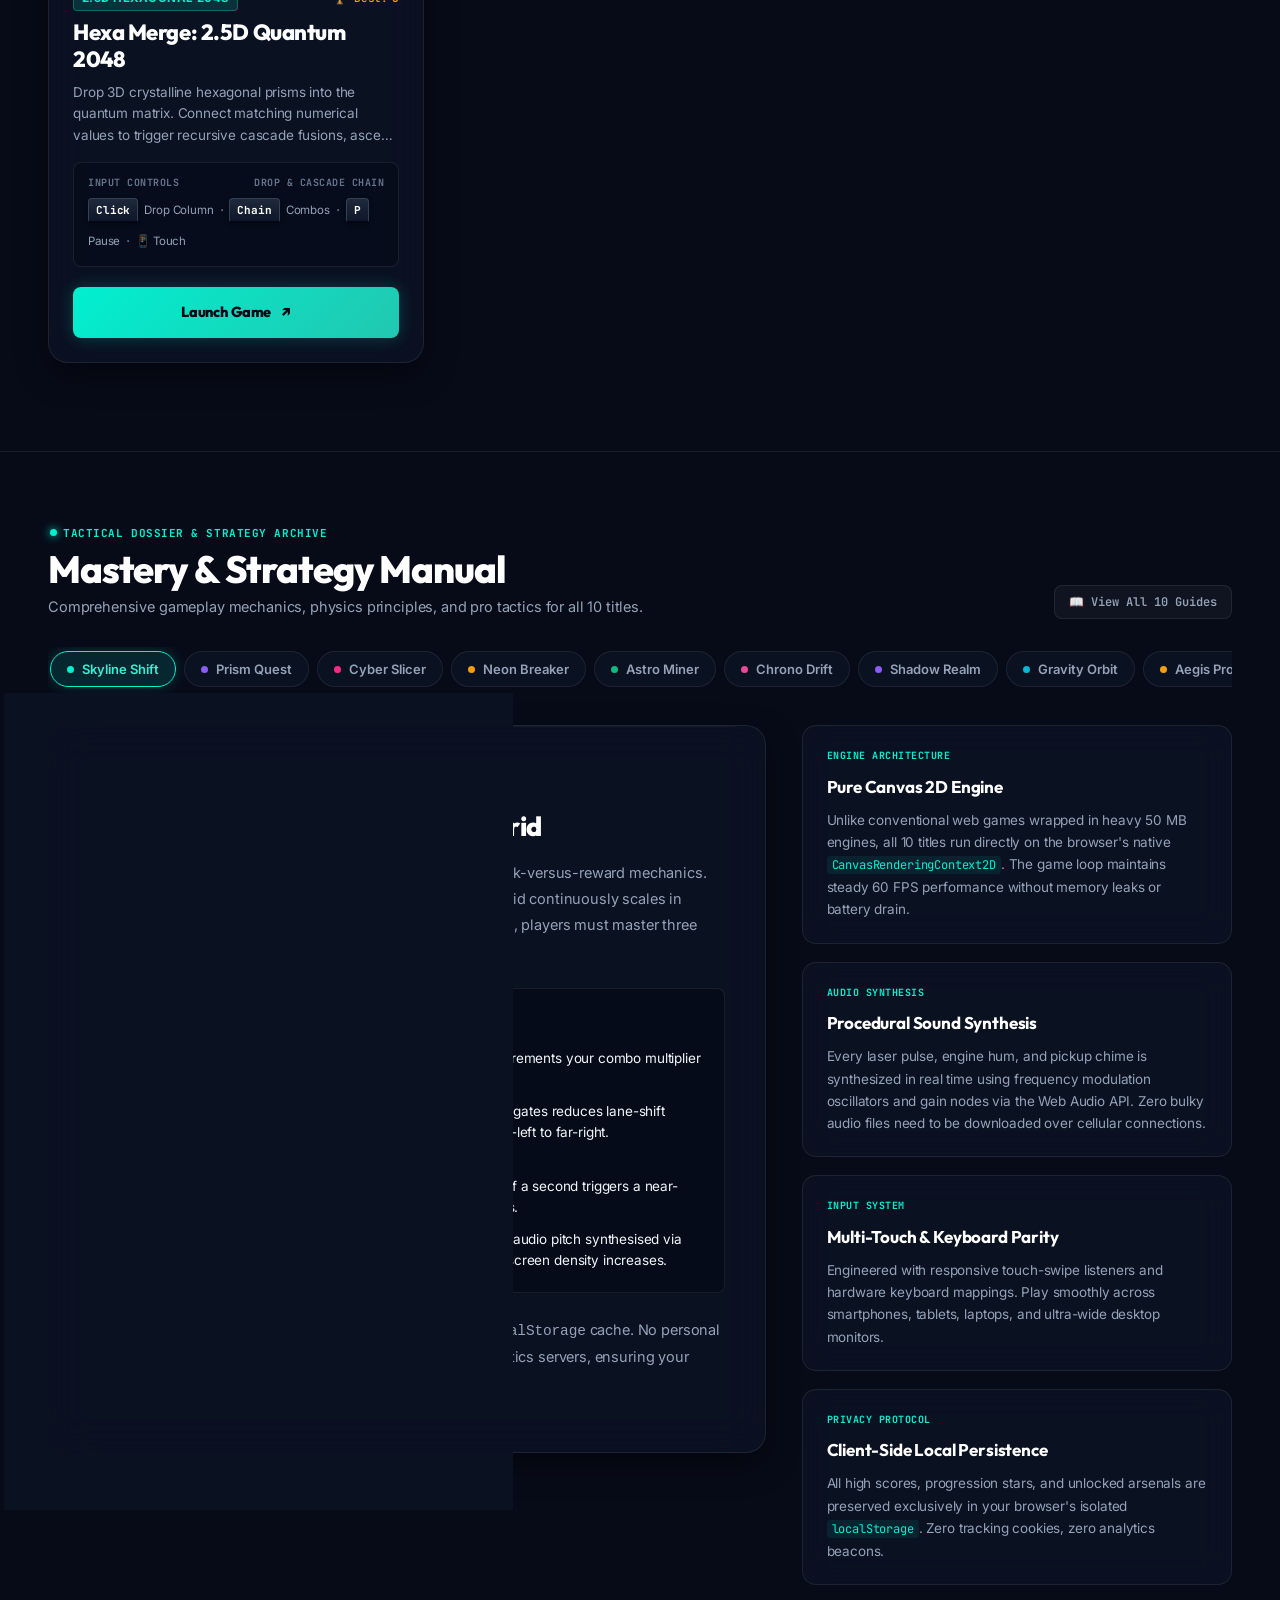
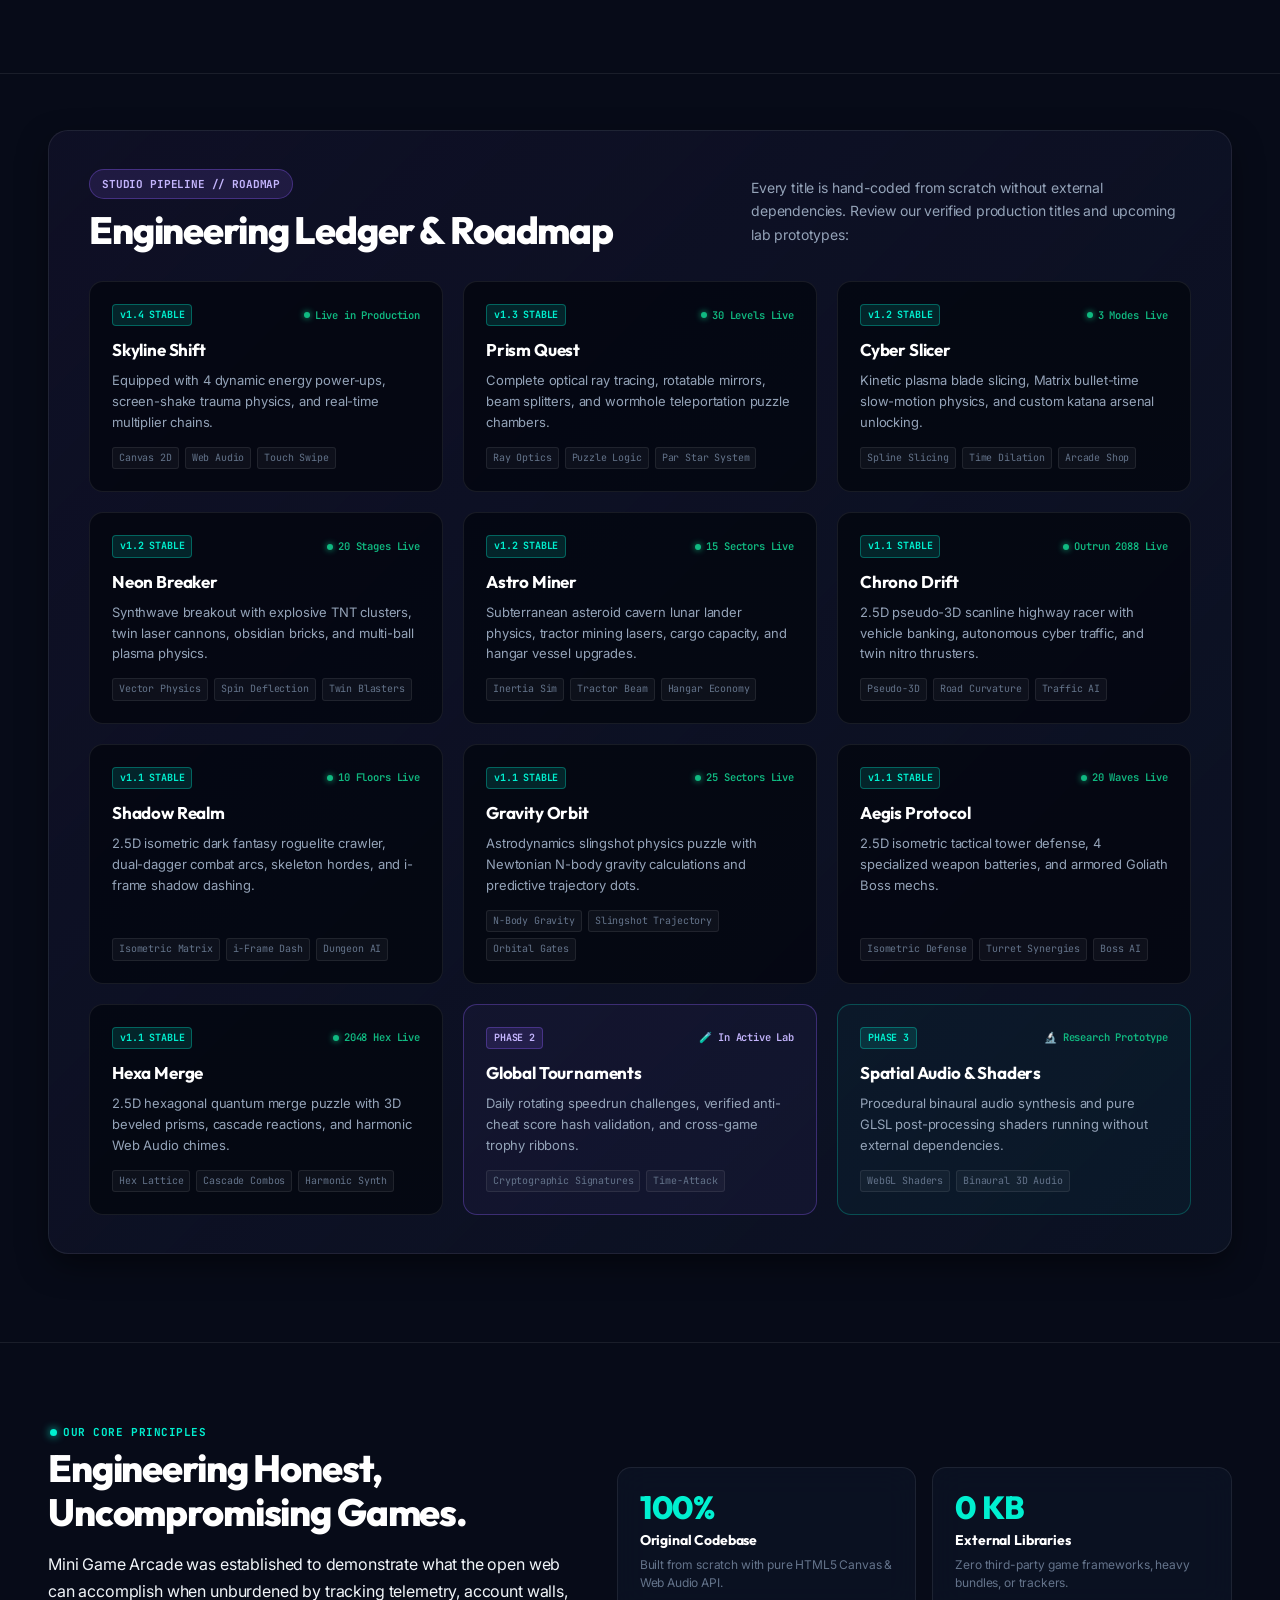
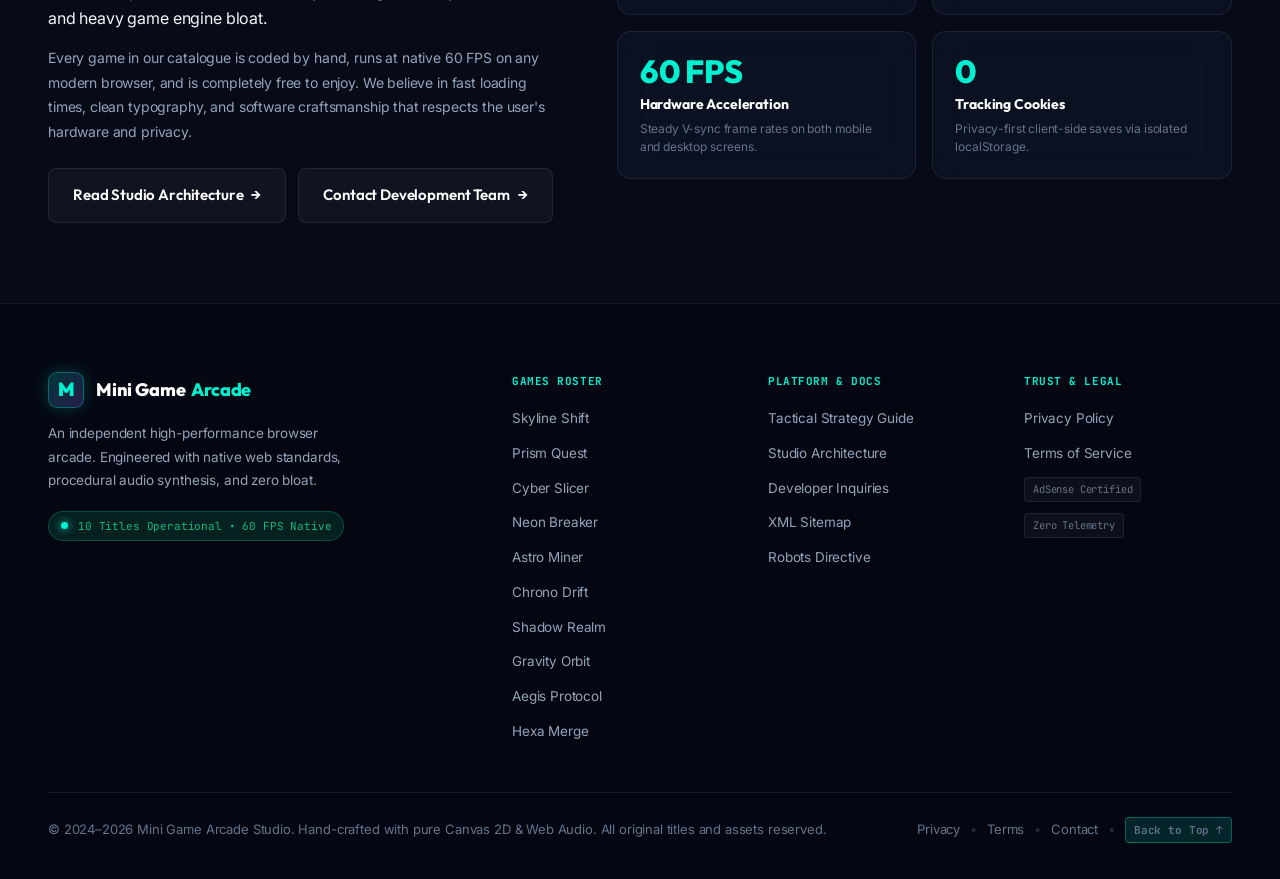
==== commit 02ea0d5f: "UI/UX Redesign: Complete alignment overhaul, interactive strategy guide tabs, uniform game cards, an" ====
--- a/index.html
+++ b/index.html
@@ -4,7 +4,7 @@
   <meta charset="UTF-8">
   <meta name="viewport" content="width=device-width, initial-scale=1, maximum-scale=5">
   <meta name="theme-color" content="#050814">
-  <meta name="description" content="Mini Game Arcade — High-performance browser games engineered with pure HTML5 Canvas and Web Audio. Instant play, zero bloat.">
+  <meta name="description" content="Mini Game Arcade — High-performance browser games engineered with pure HTML5 Canvas and procedural Web Audio. Instant play, zero bloat, 100% free.">
   <title>Mini Game Arcade — High-Performance Browser Gaming</title>
   <link rel="icon" href="favicon.ico" type="image/x-icon">
   <link rel="stylesheet" href="arcade.css">
@@ -37,8 +37,8 @@
       <div class="nav-right-cluster">
         <ul class="nav-links" id="navLinks" role="list">
           <li><a href="#games" class="active">Games</a></li>
-          <li><a href="#guide">Game Guide</a></li>
-          <li><a href="about.html">About</a></li>
+          <li><a href="#guide">Strategy Guide</a></li>
+          <li><a href="about.html">About Studio</a></li>
           <li><a href="contact.html">Contact</a></li>
         </ul>
 
@@ -150,9 +150,8 @@
 
       <div class="games-grid" role="list">
 
-        <!-- ── GAME CARD: Skyline Shift ── -->
+        <!-- ── GAME CARD 01: Skyline Shift ── -->
         <article class="game-card" role="listitem" aria-labelledby="card-ss-title">
-          
           <div class="card-thumb-wrap">
             <img
               src="skyline-shift/thumb.jpg"
@@ -162,7 +161,6 @@
               height="360"
             >
             <div class="card-vignette" aria-hidden="true"></div>
-            
             <div class="card-badges-row">
               <span class="badge-featured">🔥 Featured</span>
               <div class="badge-stats">
@@ -171,25 +169,19 @@
               </div>
             </div>
           </div>
-
           <div class="card-content-body">
-            
             <div class="card-header-meta">
               <span class="card-category-tag">Neon Lane Runner</span>
               <span class="card-best-score" id="ssHighScore">
                 🏆 Best: <b id="ssHighScoreVal">0m</b>
               </span>
             </div>
-
             <h3 class="card-title" id="card-ss-title">Skyline Shift</h3>
-            
             <p class="card-description">
               Pilot an anti-gravity courier hoverboard through an electrified city grid.
               Shift between three high-speed lanes to dodge incoming red security gates,
               collect cyan energy orbs, and build dynamic multiplier chains as the tempo accelerates.
             </p>
-
-            <!-- 3D Keycap Controls -->
             <div class="card-controls-panel" aria-label="Controls guide">
               <div class="controls-label">
                 <span>Input Controls</span>
@@ -199,7 +191,7 @@
                 <kbd>←</kbd> <kbd>→</kbd>
                 <span class="control-sep">/</span>
                 <kbd>A</kbd> <kbd>D</kbd>
-                <span class="control-text">Switch Lanes</span>
+                <span class="control-text">Lanes</span>
                 <span class="control-sep">·</span>
                 <kbd>Space</kbd>
                 <span class="control-text">Pause</span>
@@ -207,19 +199,15 @@
                 <span class="control-text">📱 Swipe</span>
               </div>
             </div>
-
-            <!-- Launch Button -->
             <a class="btn-launch-game" href="skyline-shift/" aria-label="Launch Skyline Shift">
               <span>Launch Game</span>
               <span class="arrow-icon" aria-hidden="true">↗</span>
             </a>
-
           </div>
         </article>
 
-        <!-- ── GAME CARD: Prism Quest: The Lost Light ── -->
+        <!-- ── GAME CARD 02: Prism Quest ── -->
         <article class="game-card" role="listitem" aria-labelledby="card-pq-title">
-          
           <div class="card-thumb-wrap">
             <img
               src="prism-quest/thumb.jpg"
@@ -229,7 +217,6 @@
               height="360"
             >
             <div class="card-vignette" aria-hidden="true"></div>
-            
             <div class="card-badges-row">
               <span class="badge-featured" style="background:linear-gradient(135deg, #8b5cf6, #06b6d4)">✨ 30 Levels</span>
               <div class="badge-stats">
@@ -238,25 +225,19 @@
               </div>
             </div>
           </div>
-
           <div class="card-content-body">
-            
             <div class="card-header-meta">
               <span class="card-category-tag" style="background:rgba(139,92,246,0.15);color:#a78bfa;border-color:rgba(139,92,246,0.3)">Ray-Tracing Puzzle</span>
               <span class="card-best-score" id="pqProgress">
                 ✨ Stars: <b id="pqStarVal">0/90</b>
               </span>
             </div>
-
             <h3 class="card-title" id="card-pq-title">Prism Quest: The Lost Light</h3>
-            
             <p class="card-description">
               Harness the ancient physics of light in 30 cosmic puzzle chambers.
               Rotate precision mirrors, split beams across prisms, warp through wormholes,
               and awaken golden resonance crystals within par move targets.
             </p>
-
-            <!-- 3D Keycap Controls -->
             <div class="card-controls-panel" aria-label="Controls guide">
               <div class="controls-label">
                 <span>Input Controls</span>
@@ -264,7 +245,7 @@
               </div>
               <div class="controls-keys-row">
                 <kbd>Click</kbd>
-                <span class="control-text">Rotate Mirror</span>
+                <span class="control-text">Rotate</span>
                 <span class="control-sep">·</span>
                 <kbd>Z</kbd>
                 <span class="control-text">Undo</span>
@@ -275,17 +256,14 @@
                 <span class="control-text">📱 Touch</span>
               </div>
             </div>
-
-            <!-- Launch Button -->
             <a class="btn-launch-game" href="prism-quest/" aria-label="Launch Prism Quest">
               <span>Launch Game</span>
               <span class="arrow-icon" aria-hidden="true">↗</span>
             </a>
-
           </div>
         </article>
 
-        <!-- ── GAME CARD: Cyber Slicer: Neon Blade ── -->
+        <!-- ── GAME CARD 03: Cyber Slicer ── -->
         <article class="game-card" role="listitem" aria-labelledby="card-cs-title">
           <div class="card-thumb-wrap">
             <img
@@ -323,12 +301,15 @@
               </div>
               <div class="controls-keys-row">
                 <kbd>Swipe</kbd>
-                <span class="control-text">Slice Target</span>
+                <span class="control-text">Slice</span>
                 <span class="control-sep">·</span>
                 <kbd>💣 Avoid</kbd>
-                <span class="control-text">Firewall</span>
-                <span class="control-sep">·</span>
-                <span class="control-text">📱 Multi-Touch</span>
+                <span class="control-text">Bombs</span>
+                <span class="control-sep">·</span>
+                <kbd>Space</kbd>
+                <span class="control-text">Pause</span>
+                <span class="control-sep">·</span>
+                <span class="control-text">📱 Touch</span>
               </div>
             </div>
             <a class="btn-launch-game" href="cyber-slicer/" aria-label="Launch Cyber Slicer">
@@ -338,7 +319,7 @@
           </div>
         </article>
 
-        <!-- ── GAME CARD: Neon Breaker: Quantum Impact ── -->
+        <!-- ── GAME CARD 04: Neon Breaker ── -->
         <article class="game-card" role="listitem" aria-labelledby="card-nb-title">
           <div class="card-thumb-wrap">
             <img
@@ -376,10 +357,13 @@
               </div>
               <div class="controls-keys-row">
                 <kbd>←</kbd> <kbd>→</kbd>
-                <span class="control-text">Move Paddle</span>
+                <span class="control-text">Paddle</span>
                 <span class="control-sep">·</span>
                 <kbd>Space</kbd>
                 <span class="control-text">Fire / Launch</span>
+                <span class="control-sep">·</span>
+                <kbd>P</kbd>
+                <span class="control-text">Pause</span>
                 <span class="control-sep">·</span>
                 <span class="control-text">📱 Touch</span>
               </div>
@@ -391,7 +375,7 @@
           </div>
         </article>
 
-        <!-- ── GAME CARD: Astro Miner: Gravity Odyssey ── -->
+        <!-- ── GAME CARD 05: Astro Miner ── -->
         <article class="game-card" role="listitem" aria-labelledby="card-am-title">
           <div class="card-thumb-wrap">
             <img
@@ -447,7 +431,7 @@
           </div>
         </article>
 
-        <!-- ── GAME CARD: Chrono Drift: Outrun 2088 ── -->
+        <!-- ── GAME CARD 06: Chrono Drift ── -->
         <article class="game-card" role="listitem" aria-labelledby="card-cd-title">
           <div class="card-thumb-wrap">
             <img
@@ -503,7 +487,7 @@
           </div>
         </article>
 
-        <!-- ── GAME CARD: Shadow Realm: Isometric Roguelite ── -->
+        <!-- ── GAME CARD 07: Shadow Realm ── -->
         <article class="game-card" role="listitem" aria-labelledby="card-sr-title">
           <div class="card-thumb-wrap">
             <img
@@ -559,7 +543,7 @@
           </div>
         </article>
 
-        <!-- ── GAME CARD: Gravity Orbit: Slingshot Odyssey ── -->
+        <!-- ── GAME CARD 08: Gravity Orbit ── -->
         <article class="game-card" role="listitem" aria-labelledby="card-go-title">
           <div class="card-thumb-wrap">
             <img
@@ -615,7 +599,7 @@
           </div>
         </article>
 
-        <!-- ── GAME CARD: Aegis Protocol: Isometric Cyber Defense ── -->
+        <!-- ── GAME CARD 09: Aegis Protocol ── -->
         <article class="game-card" role="listitem" aria-labelledby="card-ap-title">
           <div class="card-thumb-wrap">
             <img
@@ -671,7 +655,7 @@
           </div>
         </article>
 
-        <!-- ── GAME CARD: Hexa Merge: 2.5D Quantum 2048 ── -->
+        <!-- ── GAME CARD 10: Hexa Merge ── -->
         <article class="game-card" role="listitem" aria-labelledby="card-hm-title">
           <div class="card-thumb-wrap">
             <img
@@ -708,11 +692,14 @@
                 <span>Drop & Cascade Chain</span>
               </div>
               <div class="controls-keys-row">
-                <kbd>Click Column</kbd>
-                <span class="control-text">Drop</span>
+                <kbd>Click</kbd>
+                <span class="control-text">Drop Column</span>
                 <span class="control-sep">·</span>
                 <kbd>Chain</kbd>
                 <span class="control-text">Combos</span>
+                <span class="control-sep">·</span>
+                <kbd>P</kbd>
+                <span class="control-text">Pause</span>
                 <span class="control-sep">·</span>
                 <span class="control-text">📱 Touch</span>
               </div>
@@ -729,236 +716,387 @@
     </div>
   </section>
 
-  <!-- ── EDITORIAL GUIDE & STRATEGY SECTION (AdSense High-Value Content) ── -->
+  <!-- ── EDITORIAL GUIDE & TACTICAL DOSSIER SECTION (AdSense High-Trust Hub) ── -->
   <section class="editorial-section" id="guide" aria-labelledby="guideHeading">
     <div class="shell">
       
+      <div class="guide-header-area">
+        <div>
+          <p class="section-eyebrow">
+            <span class="nav-live-dot"></span>
+            TACTICAL DOSSIER & STRATEGY ARCHIVE
+          </p>
+          <h2 class="section-title" id="guideHeading">Mastery & Strategy Manual</h2>
+          <p class="section-sub">Comprehensive gameplay mechanics, physics principles, and pro tactics for all 10 titles.</p>
+        </div>
+        <button id="guideViewAllBtn" class="guide-view-all-btn" aria-pressed="false" title="Toggle between single active guide tab and viewing all 10 guides at once">
+          <span>📖 View All 10 Guides</span>
+        </button>
+      </div>
+
+      <!-- Interactive Game Tab Navigation -->
+      <nav class="guide-tabs-bar" role="tablist" aria-label="Strategy Guide by Game">
+        <button class="guide-tab-btn active" role="tab" aria-selected="true" data-target="guide-skyline-shift">
+          <span class="guide-tab-dot" style="background:#00f0d0"></span>
+          <span>Skyline Shift</span>
+        </button>
+        <button class="guide-tab-btn" role="tab" aria-selected="false" data-target="guide-prism-quest">
+          <span class="guide-tab-dot" style="background:#8b5cf6"></span>
+          <span>Prism Quest</span>
+        </button>
+        <button class="guide-tab-btn" role="tab" aria-selected="false" data-target="guide-cyber-slicer">
+          <span class="guide-tab-dot" style="background:#ff2a85"></span>
+          <span>Cyber Slicer</span>
+        </button>
+        <button class="guide-tab-btn" role="tab" aria-selected="false" data-target="guide-neon-breaker">
+          <span class="guide-tab-dot" style="background:#f59e0b"></span>
+          <span>Neon Breaker</span>
+        </button>
+        <button class="guide-tab-btn" role="tab" aria-selected="false" data-target="guide-astro-miner">
+          <span class="guide-tab-dot" style="background:#10b981"></span>
+          <span>Astro Miner</span>
+        </button>
+        <button class="guide-tab-btn" role="tab" aria-selected="false" data-target="guide-chrono-drift">
+          <span class="guide-tab-dot" style="background:#ec4899"></span>
+          <span>Chrono Drift</span>
+        </button>
+        <button class="guide-tab-btn" role="tab" aria-selected="false" data-target="guide-shadow-realm">
+          <span class="guide-tab-dot" style="background:#8b5cf6"></span>
+          <span>Shadow Realm</span>
+        </button>
+        <button class="guide-tab-btn" role="tab" aria-selected="false" data-target="guide-gravity-orbit">
+          <span class="guide-tab-dot" style="background:#06b6d4"></span>
+          <span>Gravity Orbit</span>
+        </button>
+        <button class="guide-tab-btn" role="tab" aria-selected="false" data-target="guide-aegis-protocol">
+          <span class="guide-tab-dot" style="background:#f59e0b"></span>
+          <span>Aegis Protocol</span>
+        </button>
+        <button class="guide-tab-btn" role="tab" aria-selected="false" data-target="guide-hexa-merge">
+          <span class="guide-tab-dot" style="background:#00f0d0"></span>
+          <span>Hexa Merge</span>
+        </button>
+      </nav>
+
+      <!-- 2-Column Balanced Dossier Layout -->
       <div class="editorial-grid">
         
-        <article class="guide-article">
-          <p class="section-eyebrow">PLAYER GUIDE & STRATEGY</p>
-          <h2 id="guideHeading">Skyline Shift: Mastering the Neon Grid</h2>
-          <p>
-            Skyline Shift is engineered around rhythm, anticipation, and risk-versus-reward mechanics.
-            While early kilometers feel smooth and manageable, the city grid continuously scales in
-            velocity. To achieve high scores and unlock multiplier bonuses, players must master
-            three core principles:
-          </p>
-
-          <div class="guide-tips-box">
-            <h4>Key Survival Strategies</h4>
-            <ul>
-              <li><strong>Prioritize Energy Chains:</strong> Each consecutive energy orb collected increments your combo multiplier (up to 4x). Missing an orb resets the chain.</li>
-              <li><strong>Center-Lane Staging:</strong> Returning to the center lane between obstacle gates reduces lane-shift latency by 50% compared to jumping from far-left to far-right.</li>
-              <li><strong>Near-Miss Acceleration:</strong> Shifting lanes at the last possible fraction of a second triggers a near-miss bonus, awarding extra distance points.</li>
-              <li><strong>Audio Cues:</strong> Every energy pickup and gate arrival emits a unique audio pitch synthesised via the Web Audio API — listen for acoustic cues when screen density increases.</li>
-            </ul>
-          </div>
-
-          <p>
-            Scores are recorded instantly to your browser's persistent <code>localStorage</code> cache.
-            No personal data or gameplay telemetry is ever transmitted to remote analytics servers,
-            ensuring your records stay local, private, and tamper-free.
-          </p>
-
-          <hr style="border:none;border-top:1px solid var(--border);margin:36px 0">
-
-          <p class="section-eyebrow" style="color:#a78bfa">OPTICAL LOGIC & PUZZLE STRATEGY</p>
-          <h2 style="margin-top:4px">Prism Quest: Harnessing Reflection & Wave Mechanics</h2>
-          <p>
-            Prism Quest invites players to step into the role of a celestial light engineer.
-            Across 30 handcrafted puzzle chambers spanning three cosmic chapters,
-            the game challenges spatial reasoning through classical optical reflection,
-            beam splitters, and wormhole teleportation:
-          </p>
-
-          <div class="guide-tips-box" style="border-left-color:#8b5cf6">
-            <h4>Tactical Solving Methodology</h4>
-            <ul>
-              <li><strong>Work Backward from Target Crystals:</strong> Instead of guessing forward from the laser emitter, trace a mental line backward from the dormant golden crystal. Which empty grid tile has an unobstructed line of sight?</li>
-              <li><strong>Understand Splitter Symmetry:</strong> Splitter prisms divide a single beam into two orthogonal vectors. Placing a splitter early in the chamber illuminates multiple sectors simultaneously.</li>
-              <li><strong>Wormhole Gate Conservation:</strong> Light entering any portal exits immediately at its linked twin while strictly preserving its original vector direction.</li>
-              <li><strong>Target Par Efficiency:</strong> Every level specifies a Par move target. Earning 3 cosmic stars requires minimizing unnecessary mirror rotations. Use the Undo key (<kbd>Z</kbd>) to backtrack without resetting your entire chain.</li>
-            </ul>
-          </div>
-
-          <p>
-            Star unlocks and gem rewards are safely stored locally via <code>prism_quest_save_v1</code>,
-            giving you instantaneous resumption across all 30 cosmic chambers.
-          </p>
-
-          <hr style="border:none;border-top:1px solid var(--border);margin:36px 0">
-
-          <p class="section-eyebrow" style="color:#ff2a85">KINETIC BLADE MECHANICS</p>
-          <h2 style="margin-top:4px">Cyber Slicer: Flow State & Bullet-Time Slicing</h2>
-          <p>
-            In Cyber Slicer, speed is meaningless without precision. Airborne data cores travel in gravitational arcs,
-            creating brief intersecting focal points where a single continuous blade stroke can sever 3 to 5 targets simultaneously:
-          </p>
-
-          <div class="guide-tips-box" style="border-left-color:#ff2a85">
-            <h4>Cyber Slicer Pro Guidelines</h4>
-            <ul>
-              <li><strong>Patience on Apex Arcs:</strong> Slicing cores at the apex of their parabolic trajectory gives the widest window of opportunity before they descend.</li>
-              <li><strong>Prioritize Chrono Cubes:</strong> Slicing yellow Chrono cubes drops global time scale to 35%, enabling effortless multi-core chain combos.</li>
-              <li><strong>Firewall Evasion:</strong> When red skull bombs spawn amidst valuable cores, execute short, localized swipes rather than full screen sweeps.</li>
-            </ul>
-          </div>
-
-          <hr style="border:none;border-top:1px solid var(--border);margin:36px 0">
-
-          <p class="section-eyebrow" style="color:#f59e0b">SYNTHWAVE ARCADE PHYSICS</p>
-          <h2 style="margin-top:4px">Neon Breaker: Spin Angles & Power-Up Synergy</h2>
-          <p>
-            Neon Breaker reinterprets the classic brick breaker with continuous angular momentum.
-            The angle of deflection is directly calculated from the impact distance relative to the paddle center:
-          </p>
-
-          <div class="guide-tips-box" style="border-left-color:#f59e0b">
-            <h4>Quantum Impact Tactics</h4>
-            <ul>
-              <li><strong>Edge Slicing:</strong> Striking the ball near the paddle tips propels it at acute 70-degree angles, sending it into tight crevices behind thick brick walls.</li>
-              <li><strong>TNT Domino Cascades:</strong> Targeting explosive TNT bricks detonates adjacent shields and reinforced obsidian without wasting ball bounces.</li>
-              <li><strong>Twin Laser Pressure:</strong> When the laser powerup activates, tap rapidly while tracking the ball to blast paths through reinforced barriers.</li>
-            </ul>
-          </div>
-
-          <hr style="border:none;border-top:1px solid var(--border);margin:36px 0">
-
-          <p class="section-eyebrow" style="color:#10b981">NEWTONIAN SPACE PHYSICS</p>
-          <h2 style="margin-top:4px">Astro Miner: Thruster Conservation & Cavern Navigation</h2>
-          <p>
-            Astro Miner simulates lunar lander inertia inside subterranean caverns.
-            Every drop of ion fuel must be balanced between maneuvering, mining laser operations, and safe touchdown:
-          </p>
-
-          <div class="guide-tips-box" style="border-left-color:#10b981">
-            <h4>Lander Survival Protocol</h4>
-            <ul>
-              <li><strong>Pulse Thruster Modulation:</strong> Never hold the main thruster continuously. Tap in short bursts to arrest descent velocity while minimizing fuel burn.</li>
-              <li><strong>Safe Landing Envelope:</strong> Ensure vertical velocity remains under 110 units and ship tilt is within 20 degrees of upright before pad contact.</li>
-              <li><strong>Tractor Laser Tethering:</strong> Minerals mined with your laser are pulled magnetically toward your vessel. Hover steadily near veins until chunks are absorbed into the cargo hold.</li>
-            </ul>
-          </div>
-
-          <hr style="border:none;border-top:1px solid var(--border);margin:36px 0">
-
-          <p class="section-eyebrow" style="color:#ec4899">PSEUDO-3D RACING DYNAMICS</p>
-          <h2 style="margin-top:4px">Chrono Drift: Apex Turns, Traffic Weaving & Nitro Boost</h2>
-          <p>
-            Chrono Drift utilizes scanline pseudo-3D road projection geometry popularized by classic 1980s arcade racing cabinets.
-            Surviving high speeds across procedural synthwave highways demands continuous forward anticipation and drift control:
-          </p>
-
-          <div class="guide-tips-box" style="border-left-color:#ec4899">
-            <h4>Outrun Highway Guidelines</h4>
-            <ul>
-              <li><strong>Apex Drift Cornering:</strong> Begin steering smoothly into corners slightly before road curvature reaches the foreground horizon. Centrifugal forces scale with vehicle velocity.</li>
-              <li><strong>Slipstream Drafting:</strong> Tucking directly behind slower autonomous traffic reduces drag and primes your nitro reserve. Pull out at the last fraction of a second to slingshot past.</li>
-              <li><strong>Preserve Checkpoint Reserves:</strong> Distance checkpoints award +20 bonus seconds. Always engage your twin NOS nitro boosters on straight road sections to guarantee crossing the gate in time.</li>
-            </ul>
-          </div>
-
-          <hr style="border:none;border-top:1px solid var(--border);margin:36px 0">
-
-          <p class="section-eyebrow" style="color:#8b5cf6">2.5D ISOMETRIC COMBAT</p>
-          <h2 style="margin-top:4px">Shadow Realm: Isometric Spacing, i-Frames & Dungeon Depth</h2>
-          <p>
-            Shadow Realm translates classical top-down roguelite combat into a 2.5D isometric diamond coordinate space.
-            Mastering weapon reach along diagonal depth axes is the key to conquering all 10 subterranean dungeon floors:
-          </p>
-
-          <div class="guide-tips-box" style="border-left-color:#8b5cf6">
-            <h4>Shadow Rogue Tactics</h4>
-            <ul>
-              <li><strong>Diagonal Strike Distancing:</strong> Due to isometric projection, horizontal pixel distance differs from vertical pixel depth. Align your approach along 45-degree diamond axes for optimal dagger reach.</li>
-              <li><strong>Dodge-Roll i-Frame Window:</strong> Triggering your shadow dash grant 0.22 seconds of absolute invincibility frames. Dash directly through enemy magic projectiles rather than trying to run around them.</li>
-              <li><strong>High-Threat Target Prioritization:</strong> Always eliminate ranged Void Wisps first while kiting melee skeletons into narrow hallway corridors where their attacks become predictable.</li>
-            </ul>
-          </div>
-
-          <hr style="border:none;border-top:1px solid var(--border);margin:36px 0">
-
-          <p class="section-eyebrow" style="color:#06b6d4">ASTRODYNAMICS & N-BODY PHYSICS</p>
-          <h2 style="margin-top:4px">Gravity Orbit: Orbital Slingshots & Gravitational Assist</h2>
-          <p>
-            Gravity Orbit is governed by true Newtonian inverse-square gravity. Rather than fighting gravitational pulls,
-            skilled celestial navigators harness planetary mass to slingshot scientific probes around obstacles:
-          </p>
-
-          <div class="guide-tips-box" style="border-left-color:#06b6d4">
-            <h4>Astrodynamic Trajectory Protocol</h4>
-            <ul>
-              <li><strong>Periapsis Acceleration:</strong> Trajectory velocity reaches its maximum at the closest approach (periapsis) to a celestial body. Use this momentum boost to launch toward distant orbital sectors.</li>
-              <li><strong>Retrograde Slingshot Deceleration:</strong> Approaching a planet opposite its orbital vector decelerates the probe, allowing stable gravitational capture without crashing into atmospheric surface layers.</li>
-              <li><strong>Predictive Path Telemetry:</strong> Study the interactive trajectory dots while drawing back your slingshot launcher. Any intersecting orbit line warns of an impending planetary collision.</li>
-            </ul>
-          </div>
-
-          <hr style="border:none;border-top:1px solid var(--border);margin:36px 0">
-
-          <p class="section-eyebrow" style="color:#f59e0b">TACTICAL TOWER DEFENSE</p>
-          <h2 style="margin-top:4px">Aegis Protocol: Chokepoint Geometry & Weapon Synergies</h2>
-          <p>
-            Aegis Protocol demands tactical resource management and architectural optimization.
-            Building random turrets along the roadway leads to swift defeat during armored mech boss waves:
-          </p>
-
-          <div class="guide-tips-box" style="border-left-color:#f59e0b">
-            <h4>Cyber Fortress Defense Manual</h4>
-            <ul>
-              <li><strong>The Cryo-Railgun Kill Zone:</strong> Place Cryo Beam emitters at sharp road turns to decelerate clustered enemies by 55%, ensuring heavy Railguns land devastating armor-piercing kinetic hits.</li>
-              <li><strong>Tesla Chain Amplification:</strong> Tesla coils arc electricity between multiple close-proximity enemies. Deploy them directly adjacent to tight hairpin chokepoints where swarm droids bunch together.</li>
-              <li><strong>Economic Scaling:</strong> Prioritize upgrading existing well-positioned battery emplacements before placing new low-tier turrets on peripheral roadway edges.</li>
-            </ul>
-          </div>
-
-          <hr style="border:none;border-top:1px solid var(--border);margin:36px 0">
-
-          <p class="section-eyebrow" style="color:#00f0d0">QUANTUM HEXAGONAL MATHEMATICS</p>
-          <h2 style="margin-top:4px">Hexa Merge: Crystalline Lattice Management & Cascade Combos</h2>
-          <p>
-            Unlike square 2048 grids with 4 neighboring directions, Hexa Merge operates on a 2.5D hexagonal coordinate matrix
-            where each prism can connect with up to 6 adjacent neighbors:
-          </p>
-
-          <div class="guide-tips-box" style="border-left-color:#00f0d0">
-            <h4>Quantum Hexa Strategy</h4>
-            <ul>
-              <li><strong>Anchor High Tiers to the Center:</strong> Keep your highest value prisms (256, 512, 1024) anchored toward the bottom and central columns to maintain maximum fusion access from surrounding angles.</li>
-              <li><strong>Set Up Multi-Stage Cascade Traps:</strong> Before dropping a matching tile, arrange neighboring columns with incremental values (e.g., 8 next to 16, next to 32) so a single drop triggers a multi-tier chain reaction.</li>
-              <li><strong>Avoid Column Bottlenecks:</strong> Never let a single column rise to the top boundary. Distribute prism drops evenly to prevent premature lattice lock.</li>
-            </ul>
-          </div>
+        <!-- Dossier Card containing individual game panes -->
+        <article class="guide-dossier-card" id="guideDossierContainer">
+          
+          <!-- PANE 01: Skyline Shift -->
+          <div class="guide-pane active" id="guide-skyline-shift" data-guide="skyline-shift">
+            <p class="guide-pane-eyebrow" style="color:var(--cyan)">
+              <span class="guide-meta-chip">GAME 01</span>
+              <span>NEON GRID DYNAMICS</span>
+            </p>
+            <h2>Skyline Shift: Mastering the Neon Grid</h2>
+            <p>
+              Skyline Shift is engineered around rhythm, anticipation, and risk-versus-reward mechanics.
+              While early kilometers feel smooth and manageable, the city grid continuously scales in
+              velocity. To achieve high scores and unlock multiplier bonuses, players must master
+              three core principles:
+            </p>
+
+            <div class="guide-tips-box" style="border-left-color:var(--cyan)">
+              <h4>Key Survival Strategies</h4>
+              <ul>
+                <li><strong>Prioritize Energy Chains:</strong> Each consecutive energy orb collected increments your combo multiplier (up to 4x). Missing an orb resets the chain.</li>
+                <li><strong>Center-Lane Staging:</strong> Returning to the center lane between obstacle gates reduces lane-shift latency by 50% compared to jumping from far-left to far-right.</li>
+                <li><strong>Near-Miss Acceleration:</strong> Shifting lanes at the last possible fraction of a second triggers a near-miss bonus, awarding extra distance points.</li>
+                <li><strong>Audio Cues:</strong> Every energy pickup and gate arrival emits a unique audio pitch synthesised via the Web Audio API — listen for acoustic cues when screen density increases.</li>
+              </ul>
+            </div>
+
+            <p>
+              Scores are recorded instantly to your browser's persistent <code>localStorage</code> cache.
+              No personal data or gameplay telemetry is ever transmitted to remote analytics servers,
+              ensuring your records stay local, private, and tamper-free.
+            </p>
+          </div>
+
+          <!-- PANE 02: Prism Quest -->
+          <div class="guide-pane" id="guide-prism-quest" data-guide="prism-quest">
+            <p class="guide-pane-eyebrow" style="color:#a78bfa">
+              <span class="guide-meta-chip">GAME 02</span>
+              <span>OPTICAL WAVE MECHANICS</span>
+            </p>
+            <h2>Prism Quest: Harnessing Reflection & Wave Mechanics</h2>
+            <p>
+              Prism Quest invites players to step into the role of a celestial light engineer.
+              Across 30 handcrafted puzzle chambers spanning three cosmic chapters,
+              the game challenges spatial reasoning through classical optical reflection,
+              beam splitters, and wormhole teleportation:
+            </p>
+
+            <div class="guide-tips-box" style="border-left-color:#8b5cf6">
+              <h4>Tactical Solving Methodology</h4>
+              <ul>
+                <li><strong>Work Backward from Target Crystals:</strong> Instead of guessing forward from the laser emitter, trace a mental line backward from the dormant golden crystal. Which empty grid tile has an unobstructed line of sight?</li>
+                <li><strong>Understand Splitter Symmetry:</strong> Splitter prisms divide a single beam into two orthogonal vectors. Placing a splitter early in the chamber illuminates multiple sectors simultaneously.</li>
+                <li><strong>Wormhole Gate Conservation:</strong> Light entering any portal exits immediately at its linked twin while strictly preserving its original vector direction.</li>
+                <li><strong>Target Par Efficiency:</strong> Every level specifies a Par move target. Earning 3 cosmic stars requires minimizing unnecessary mirror rotations. Use the Undo key (<kbd>Z</kbd>) to backtrack without resetting your entire chain.</li>
+              </ul>
+            </div>
+
+            <p>
+              Star unlocks and gem rewards are safely stored locally via <code>prism_quest_save_v1</code>,
+              giving you instantaneous resumption across all 30 cosmic chambers.
+            </p>
+          </div>
+
+          <!-- PANE 03: Cyber Slicer -->
+          <div class="guide-pane" id="guide-cyber-slicer" data-guide="cyber-slicer">
+            <p class="guide-pane-eyebrow" style="color:#ff2a85">
+              <span class="guide-meta-chip">GAME 03</span>
+              <span>KINETIC BLADE MECHANICS</span>
+            </p>
+            <h2>Cyber Slicer: Flow State & Bullet-Time Slicing</h2>
+            <p>
+              In Cyber Slicer, speed is meaningless without precision. Airborne data cores travel in gravitational arcs,
+              creating brief intersecting focal points where a single continuous blade stroke can sever 3 to 5 targets simultaneously:
+            </p>
+
+            <div class="guide-tips-box" style="border-left-color:#ff2a85">
+              <h4>Cyber Slicer Pro Guidelines</h4>
+              <ul>
+                <li><strong>Patience on Apex Arcs:</strong> Slicing cores at the apex of their parabolic trajectory gives the widest window of opportunity before they descend.</li>
+                <li><strong>Prioritize Chrono Cubes:</strong> Slicing yellow Chrono cubes drops global time scale to 35%, enabling effortless multi-core chain combos.</li>
+                <li><strong>Firewall Evasion:</strong> When red skull bombs spawn amidst valuable cores, execute short, localized swipes rather than full screen sweeps.</li>
+              </ul>
+            </div>
+
+            <p>
+              Credits, unlocked katana blades, and high scores persist in <code>cyber_slicer_save_v1</code>,
+              allowing you to build your armory over multiple play sessions.
+            </p>
+          </div>
+
+          <!-- PANE 04: Neon Breaker -->
+          <div class="guide-pane" id="guide-neon-breaker" data-guide="neon-breaker">
+            <p class="guide-pane-eyebrow" style="color:#f59e0b">
+              <span class="guide-meta-chip">GAME 04</span>
+              <span>SYNTHWAVE ARCADE PHYSICS</span>
+            </p>
+            <h2>Neon Breaker: Spin Angles & Power-Up Synergy</h2>
+            <p>
+              Neon Breaker reinterprets the classic brick breaker with continuous angular momentum.
+              The angle of deflection is directly calculated from the impact distance relative to the paddle center:
+            </p>
+
+            <div class="guide-tips-box" style="border-left-color:#f59e0b">
+              <h4>Quantum Impact Tactics</h4>
+              <ul>
+                <li><strong>Edge Slicing:</strong> Striking the ball near the paddle tips propels it at acute 70-degree angles, sending it into tight crevices behind thick brick walls.</li>
+                <li><strong>TNT Domino Cascades:</strong> Targeting explosive TNT bricks detonates adjacent shields and reinforced obsidian without wasting ball bounces.</li>
+                <li><strong>Twin Laser Pressure:</strong> When the laser powerup activates, tap rapidly while tracking the ball to blast paths through reinforced barriers.</li>
+              </ul>
+            </div>
+
+            <p>
+              Stage progression, stars, and records are recorded locally in <code>neon_breaker_save_v1</code>.
+            </p>
+          </div>
+
+          <!-- PANE 05: Astro Miner -->
+          <div class="guide-pane" id="guide-astro-miner" data-guide="astro-miner">
+            <p class="guide-pane-eyebrow" style="color:#10b981">
+              <span class="guide-meta-chip">GAME 05</span>
+              <span>NEWTONIAN SPACE PHYSICS</span>
+            </p>
+            <h2>Astro Miner: Thruster Conservation & Cavern Navigation</h2>
+            <p>
+              Astro Miner simulates lunar lander inertia inside subterranean caverns.
+              Every drop of ion fuel must be balanced between maneuvering, mining laser operations, and safe touchdown:
+            </p>
+
+            <div class="guide-tips-box" style="border-left-color:#10b981">
+              <h4>Lander Survival Protocol</h4>
+              <ul>
+                <li><strong>Pulse Thruster Modulation:</strong> Never hold the main thruster continuously. Tap in short bursts to arrest descent velocity while minimizing fuel burn.</li>
+                <li><strong>Safe Landing Envelope:</strong> Ensure vertical velocity remains under 110 units and ship tilt is within 20 degrees of upright before pad contact.</li>
+                <li><strong>Tractor Laser Tethering:</strong> Minerals mined with your laser are pulled magnetically toward your vessel. Hover steadily near veins until chunks are absorbed into the cargo hold.</li>
+              </ul>
+            </div>
+
+            <p>
+              Ship upgrades, fuel capacity, and mineral credits persist in <code>astro_miner_save_v1</code>.
+            </p>
+          </div>
+
+          <!-- PANE 06: Chrono Drift -->
+          <div class="guide-pane" id="guide-chrono-drift" data-guide="chrono-drift">
+            <p class="guide-pane-eyebrow" style="color:#ec4899">
+              <span class="guide-meta-chip">GAME 06</span>
+              <span>PSEUDO-3D RACING DYNAMICS</span>
+            </p>
+            <h2>Chrono Drift: Apex Turns, Traffic Weaving & Nitro Boost</h2>
+            <p>
+              Chrono Drift utilizes scanline pseudo-3D road projection geometry popularized by classic 1980s arcade racing cabinets.
+              Surviving high speeds across procedural synthwave highways demands continuous forward anticipation and drift control:
+            </p>
+
+            <div class="guide-tips-box" style="border-left-color:#ec4899">
+              <h4>Outrun Highway Guidelines</h4>
+              <ul>
+                <li><strong>Apex Drift Cornering:</strong> Begin steering smoothly into corners slightly before road curvature reaches the foreground horizon. Centrifugal forces scale with vehicle velocity.</li>
+                <li><strong>Slipstream Drafting:</strong> Tucking directly behind slower autonomous traffic reduces drag and primes your nitro reserve. Pull out at the last fraction of a second to slingshot past.</li>
+                <li><strong>Preserve Checkpoint Reserves:</strong> Distance checkpoints award +20 bonus seconds. Always engage your twin NOS nitro boosters on straight road sections to guarantee crossing the gate in time.</li>
+              </ul>
+            </div>
+
+            <p>
+              High scores and best distances are saved securely via <code>chrono_drift_save_v1</code>.
+            </p>
+          </div>
+
+          <!-- PANE 07: Shadow Realm -->
+          <div class="guide-pane" id="guide-shadow-realm" data-guide="shadow-realm">
+            <p class="guide-pane-eyebrow" style="color:#8b5cf6">
+              <span class="guide-meta-chip">GAME 07</span>
+              <span>2.5D ISOMETRIC COMBAT</span>
+            </p>
+            <h2>Shadow Realm: Isometric Spacing, i-Frames & Dungeon Depth</h2>
+            <p>
+              Shadow Realm translates classical top-down roguelite combat into a 2.5D isometric diamond coordinate space.
+              Mastering weapon reach along diagonal depth axes is the key to conquering all 10 subterranean dungeon floors:
+            </p>
+
+            <div class="guide-tips-box" style="border-left-color:#8b5cf6">
+              <h4>Shadow Rogue Tactics</h4>
+              <ul>
+                <li><strong>Diagonal Strike Distancing:</strong> Due to isometric projection, horizontal pixel distance differs from vertical pixel depth. Align your approach along 45-degree diamond axes for optimal dagger reach.</li>
+                <li><strong>Dodge-Roll i-Frame Window:</strong> Triggering your shadow dash grants 0.22 seconds of absolute invincibility frames. Dash directly through enemy magic projectiles rather than trying to run around them.</li>
+                <li><strong>High-Threat Target Prioritization:</strong> Always eliminate ranged Void Wisps first while kiting melee skeletons into narrow hallway corridors where their attacks become predictable.</li>
+              </ul>
+            </div>
+
+            <p>
+              Deepest dungeon floor and character progression persist in <code>shadow_realm_save_v1</code>.
+            </p>
+          </div>
+
+          <!-- PANE 08: Gravity Orbit -->
+          <div class="guide-pane" id="guide-gravity-orbit" data-guide="gravity-orbit">
+            <p class="guide-pane-eyebrow" style="color:#06b6d4">
+              <span class="guide-meta-chip">GAME 08</span>
+              <span>ASTRODYNAMICS & N-BODY PHYSICS</span>
+            </p>
+            <h2>Gravity Orbit: Orbital Slingshots & Gravitational Assist</h2>
+            <p>
+              Gravity Orbit is governed by true Newtonian inverse-square gravity. Rather than fighting gravitational pulls,
+              skilled celestial navigators harness planetary mass to slingshot scientific probes around obstacles:
+            </p>
+
+            <div class="guide-tips-box" style="border-left-color:#06b6d4">
+              <h4>Astrodynamic Trajectory Protocol</h4>
+              <ul>
+                <li><strong>Periapsis Acceleration:</strong> Trajectory velocity reaches its maximum at the closest approach (periapsis) to a celestial body. Use this momentum boost to launch toward distant orbital sectors.</li>
+                <li><strong>Retrograde Slingshot Deceleration:</strong> Approaching a planet opposite its orbital vector decelerates the probe, allowing stable gravitational capture without crashing into atmospheric surface layers.</li>
+                <li><strong>Predictive Path Telemetry:</strong> Study the interactive trajectory dots while drawing back your slingshot launcher. Any intersecting orbit line warns of an impending planetary collision.</li>
+              </ul>
+            </div>
+
+            <p>
+              Total stars and sector unlocks are preserved client-side in <code>gravity_orbit_save_v1</code>.
+            </p>
+          </div>
+
+          <!-- PANE 09: Aegis Protocol -->
+          <div class="guide-pane" id="guide-aegis-protocol" data-guide="aegis-protocol">
+            <p class="guide-pane-eyebrow" style="color:#f59e0b">
+              <span class="guide-meta-chip">GAME 09</span>
+              <span>TACTICAL TOWER DEFENSE</span>
+            </p>
+            <h2>Aegis Protocol: Chokepoint Geometry & Weapon Synergies</h2>
+            <p>
+              Aegis Protocol demands tactical resource management and architectural optimization.
+              Building random turrets along the roadway leads to swift defeat during armored mech boss waves:
+            </p>
+
+            <div class="guide-tips-box" style="border-left-color:#f59e0b">
+              <h4>Cyber Fortress Defense Manual</h4>
+              <ul>
+                <li><strong>The Cryo-Railgun Kill Zone:</strong> Place Cryo Beam emitters at sharp road turns to decelerate clustered enemies by 55%, ensuring heavy Railguns land devastating armor-piercing kinetic hits.</li>
+                <li><strong>Tesla Chain Amplification:</strong> Tesla coils arc electricity between multiple close-proximity enemies. Deploy them directly adjacent to tight hairpin chokepoints where swarm droids bunch together.</li>
+                <li><strong>Economic Scaling:</strong> Prioritize upgrading existing well-positioned battery emplacements before placing new low-tier turrets on peripheral roadway edges.</li>
+              </ul>
+            </div>
+
+            <p>
+              High scores and survival wave records are saved locally in <code>aegis_protocol_save_v1</code>.
+            </p>
+          </div>
+
+          <!-- PANE 10: Hexa Merge -->
+          <div class="guide-pane" id="guide-hexa-merge" data-guide="hexa-merge">
+            <p class="guide-pane-eyebrow" style="color:#00f0d0">
+              <span class="guide-meta-chip">GAME 10</span>
+              <span>QUANTUM HEXAGONAL MATHEMATICS</span>
+            </p>
+            <h2>Hexa Merge: Crystalline Lattice Management & Cascade Combos</h2>
+            <p>
+              Unlike square 2048 grids with 4 neighboring directions, Hexa Merge operates on a 2.5D hexagonal coordinate matrix
+              where each prism can connect with up to 6 adjacent neighbors:
+            </p>
+
+            <div class="guide-tips-box" style="border-left-color:#00f0d0">
+              <h4>Quantum Hexa Strategy</h4>
+              <ul>
+                <li><strong>Anchor High Tiers to the Center:</strong> Keep your highest value prisms (256, 512, 1024) anchored toward the bottom and central columns to maintain maximum fusion access from surrounding angles.</li>
+                <li><strong>Set Up Multi-Stage Cascade Traps:</strong> Before dropping a matching tile, arrange neighboring columns with incremental values (e.g., 8 next to 16, next to 32) so a single drop triggers a multi-tier chain reaction.</li>
+                <li><strong>Avoid Column Bottlenecks:</strong> Never let a single column rise to the top boundary. Distribute prism drops evenly to prevent premature lattice lock.</li>
+              </ul>
+            </div>
+
+            <p>
+              Persistent high scores and highest merged prisms are recorded in <code>hexa_merge_save_v1</code>.
+            </p>
+          </div>
+
         </article>
 
-        <!-- Sidebar Architecture Card -->
+        <!-- Sidebar Architecture & Engine Dossier -->
         <aside class="editorial-sidebar">
+          
           <div class="side-card">
+            <div class="side-card-badge">ENGINE ARCHITECTURE</div>
             <h3>Pure Canvas 2D Engine</h3>
             <p>
-              Unlike conventional web games wrapped in heavy 50 MB engines, Skyline Shift runs
-              directly on the browser's native Canvas 2D context. The game loop maintains steady
+              Unlike conventional web games wrapped in heavy 50 MB engines, all 10 titles run
+              directly on the browser's native <code>CanvasRenderingContext2D</code>. The game loop maintains steady
               60 FPS performance without memory leaks or battery drain.
             </p>
           </div>
 
           <div class="side-card">
-            <h3>Procedural Audio Synthesis</h3>
+            <div class="side-card-badge">AUDIO SYNTHESIS</div>
+            <h3>Procedural Sound Synthesis</h3>
             <p>
               Every laser pulse, engine hum, and pickup chime is synthesized in real time using
-              frequency modulation oscillators and gain nodes. No bulky MP3 or WAV files need to be
-              downloaded over your cellular connection.
+              frequency modulation oscillators and gain nodes via the Web Audio API. Zero bulky audio files need to be
+              downloaded over cellular connections.
             </p>
           </div>
 
           <div class="side-card">
-            <h3>Verified Multi-Device Support</h3>
+            <div class="side-card-badge">INPUT SYSTEM</div>
+            <h3>Multi-Touch & Keyboard Parity</h3>
             <p>
               Engineered with responsive touch-swipe listeners and hardware keyboard mappings.
-              Play smoothly on your smartphone, tablet, laptop, or desktop monitor.
-            </p>
-          </div>
+              Play smoothly across smartphones, tablets, laptops, and ultra-wide desktop monitors.
+            </p>
+          </div>
+
+          <div class="side-card">
+            <div class="side-card-badge">PRIVACY PROTOCOL</div>
+            <h3>Client-Side Local Persistence</h3>
+            <p>
+              All high scores, progression stars, and unlocked arsenals are preserved exclusively in your
+              browser's isolated <code>localStorage</code>. Zero tracking cookies, zero analytics beacons.
+            </p>
+          </div>
+
         </aside>
 
       </div>
@@ -966,7 +1104,7 @@
     </div>
   </section>
 
-  <!-- ── STUDIO LAB / ROADMAP SECTION ────────────────────────────── -->
+  <!-- ── STUDIO LAB / ENGINEERING ROADMAP SECTION ────────────────────────────── -->
   <section class="studio-lab-section" aria-labelledby="labHeading">
     <div class="shell">
       
@@ -974,102 +1112,192 @@
         <div class="lab-header">
           <div>
             <div class="lab-tag">STUDIO PIPELINE // ROADMAP</div>
-            <h2 class="section-title" id="labHeading" style="margin-top:10px">Upcoming Games in Development</h2>
-          </div>
-          <p style="color:var(--text-muted);font-size:14px;max-width:420px">
-            New games are created from scratch without borrowed code.
-            Follow what is currently being forged in our development lab:
+            <h2 class="section-title" id="labHeading" style="margin-top:10px">Engineering Ledger & Roadmap</h2>
+          </div>
+          <p style="color:var(--text-muted);font-size:14px;max-width:440px">
+            Every title is hand-coded from scratch without external dependencies.
+            Review our verified production titles and upcoming lab prototypes:
           </p>
         </div>
 
-        <div class="lab-grid" style="grid-template-columns: repeat(auto-fit, minmax(260px, 1fr))">
+        <div class="lab-grid">
           
-          <div class="lab-item" style="border-color:rgba(16,185,129,0.3);background:rgba(16,185,129,0.04)">
-            <div class="lab-item-head">
-              <span class="lab-item-title">Game 01: Skyline Shift</span>
-              <span class="lab-status-badge" style="background:rgba(16,185,129,0.15);color:#10b981;border:1px solid rgba(16,185,129,0.3)">✓ Powerups Active</span>
-            </div>
-            <p>Upgraded with Energy Shields, Nitro Overdrive, Magnetic Attraction, and dynamic screen shake.</p>
-          </div>
-
-          <div class="lab-item" style="border-color:rgba(139,92,246,0.3);background:rgba(139,92,246,0.04)">
-            <div class="lab-item-head">
-              <span class="lab-item-title">Game 02: Prism Quest</span>
-              <span class="lab-status-badge" style="background:rgba(16,185,129,0.15);color:#10b981;border:1px solid rgba(16,185,129,0.3)">✓ 30 Levels Live</span>
-            </div>
-            <p>Complete optical light reflection, beam splitters, and wormhole teleportation puzzle adventure.</p>
-          </div>
-
-          <div class="lab-item" style="border-color:rgba(255,42,133,0.3);background:rgba(255,42,133,0.04)">
-            <div class="lab-item-head">
-              <span class="lab-item-title">Game 03: Cyber Slicer</span>
-              <span class="lab-status-badge" style="background:rgba(16,185,129,0.15);color:#10b981;border:1px solid rgba(16,185,129,0.3)">✓ 3 Modes Live</span>
-            </div>
-            <p>Kinetic plasma blade slicing, Matrix bullet-time slow-mo, and custom katana arsenal unlocking.</p>
-          </div>
-
-          <div class="lab-item" style="border-color:rgba(245,158,11,0.3);background:rgba(245,158,11,0.04)">
-            <div class="lab-item-head">
-              <span class="lab-item-title">Game 04: Neon Breaker</span>
-              <span class="lab-status-badge" style="background:rgba(16,185,129,0.15);color:#10b981;border:1px solid rgba(16,185,129,0.3)">✓ 20 Stages Live</span>
-            </div>
-            <p>Synthwave breakout with explosive TNT clusters, twin laser cannons, and multi-ball plasma physics.</p>
-          </div>
-
-          <div class="lab-item" style="border-color:rgba(6,182,212,0.3);background:rgba(6,182,212,0.04)">
-            <div class="lab-item-head">
-              <span class="lab-item-title">Game 05: Astro Miner</span>
-              <span class="lab-status-badge" style="background:rgba(16,185,129,0.15);color:#10b981;border:1px solid rgba(16,185,129,0.3)">✓ 15 Sectors Live</span>
-            </div>
-            <p>Subterranean asteroid cavern lunar lander physics, tractor mining lasers, and hangar vessel upgrades.</p>
-          </div>
-
-          <div class="lab-item" style="border-color:rgba(236,72,153,0.3);background:rgba(236,72,153,0.04)">
-            <div class="lab-item-head">
-              <span class="lab-item-title">Game 06: Chrono Drift</span>
-              <span class="lab-status-badge" style="background:rgba(16,185,129,0.15);color:#10b981;border:1px solid rgba(16,185,129,0.3)">✓ Outrun 2088 Live</span>
-            </div>
-            <p>2.5D pseudo-3D scanline highway racer with vehicle banking, AI cyber traffic, and twin nitro thrusters.</p>
-          </div>
-
-          <div class="lab-item" style="border-color:rgba(139,92,246,0.3);background:rgba(139,92,246,0.04)">
-            <div class="lab-item-head">
-              <span class="lab-item-title">Game 07: Shadow Realm</span>
-              <span class="lab-status-badge" style="background:rgba(16,185,129,0.15);color:#10b981;border:1px solid rgba(16,185,129,0.3)">✓ 10 Floors Live</span>
-            </div>
-            <p>2.5D isometric dark fantasy roguelite crawler, dual-dagger combat arcs, and i-frame shadow dashing.</p>
-          </div>
-
-          <div class="lab-item" style="border-color:rgba(6,182,212,0.3);background:rgba(6,182,212,0.04)">
-            <div class="lab-item-head">
-              <span class="lab-item-title">Game 08: Gravity Orbit</span>
-              <span class="lab-status-badge" style="background:rgba(16,185,129,0.15);color:#10b981;border:1px solid rgba(16,185,129,0.3)">✓ 25 Sectors Live</span>
-            </div>
-            <p>Astrodynamics slingshot physics puzzle with Newtonian N-body gravity and predictive trajectory orbits.</p>
-          </div>
-
-          <div class="lab-item" style="border-color:rgba(245,158,11,0.3);background:rgba(245,158,11,0.04)">
-            <div class="lab-item-head">
-              <span class="lab-item-title">Game 09: Aegis Protocol</span>
-              <span class="lab-status-badge" style="background:rgba(16,185,129,0.15);color:#10b981;border:1px solid rgba(16,185,129,0.3)">✓ 20 Waves Live</span>
-            </div>
-            <p>2.5D isometric tactical tower defense, 4 specialized turret weapons, and armored Goliath Boss mechs.</p>
-          </div>
-
-          <div class="lab-item" style="border-color:rgba(0,240,208,0.3);background:rgba(0,240,208,0.04)">
-            <div class="lab-item-head">
-              <span class="lab-item-title">Game 10: Hexa Merge</span>
-              <span class="lab-status-badge" style="background:rgba(16,185,129,0.15);color:#10b981;border:1px solid rgba(16,185,129,0.3)">✓ 2048 Matrix Live</span>
-            </div>
-            <p>2.5D hexagonal quantum merge puzzle with 3D beveled prisms, cascade reactions, and harmonic chimes.</p>
-          </div>
-
-          <div class="lab-item">
-            <div class="lab-item-head">
-              <span class="lab-item-title">Phase 2: Global Tournaments</span>
-              <span class="lab-status-badge status-active">In Development</span>
-            </div>
-            <p>Daily rotating speedrun challenges, verified anti-cheat score validation, and cross-game badges.</p>
+          <!-- Card 01 -->
+          <div class="lab-card">
+            <div class="lab-card-header">
+              <span class="lab-version-chip">v1.4 STABLE</span>
+              <span class="lab-status-badge"><span class="status-dot-green"></span> Live in Production</span>
+            </div>
+            <h3 class="lab-card-title">Skyline Shift</h3>
+            <p class="lab-card-desc">Equipped with 4 dynamic energy power-ups, screen-shake trauma physics, and real-time multiplier chains.</p>
+            <div class="lab-tags-row">
+              <span class="lab-tech-pill">Canvas 2D</span>
+              <span class="lab-tech-pill">Web Audio</span>
+              <span class="lab-tech-pill">Touch Swipe</span>
+            </div>
+          </div>
+
+          <!-- Card 02 -->
+          <div class="lab-card">
+            <div class="lab-card-header">
+              <span class="lab-version-chip">v1.3 STABLE</span>
+              <span class="lab-status-badge"><span class="status-dot-green"></span> 30 Levels Live</span>
+            </div>
+            <h3 class="lab-card-title">Prism Quest</h3>
+            <p class="lab-card-desc">Complete optical ray tracing, rotatable mirrors, beam splitters, and wormhole teleportation puzzle chambers.</p>
+            <div class="lab-tags-row">
+              <span class="lab-tech-pill">Ray Optics</span>
+              <span class="lab-tech-pill">Puzzle Logic</span>
+              <span class="lab-tech-pill">Par Star System</span>
+            </div>
+          </div>
+
+          <!-- Card 03 -->
+          <div class="lab-card">
+            <div class="lab-card-header">
+              <span class="lab-version-chip">v1.2 STABLE</span>
+              <span class="lab-status-badge"><span class="status-dot-green"></span> 3 Modes Live</span>
+            </div>
+            <h3 class="lab-card-title">Cyber Slicer</h3>
+            <p class="lab-card-desc">Kinetic plasma blade slicing, Matrix bullet-time slow-motion physics, and custom katana arsenal unlocking.</p>
+            <div class="lab-tags-row">
+              <span class="lab-tech-pill">Spline Slicing</span>
+              <span class="lab-tech-pill">Time Dilation</span>
+              <span class="lab-tech-pill">Arcade Shop</span>
+            </div>
+          </div>
+
+          <!-- Card 04 -->
+          <div class="lab-card">
+            <div class="lab-card-header">
+              <span class="lab-version-chip">v1.2 STABLE</span>
+              <span class="lab-status-badge"><span class="status-dot-green"></span> 20 Stages Live</span>
+            </div>
+            <h3 class="lab-card-title">Neon Breaker</h3>
+            <p class="lab-card-desc">Synthwave breakout with explosive TNT clusters, twin laser cannons, obsidian bricks, and multi-ball plasma physics.</p>
+            <div class="lab-tags-row">
+              <span class="lab-tech-pill">Vector Physics</span>
+              <span class="lab-tech-pill">Spin Deflection</span>
+              <span class="lab-tech-pill">Twin Blasters</span>
+            </div>
+          </div>
+
+          <!-- Card 05 -->
+          <div class="lab-card">
+            <div class="lab-card-header">
+              <span class="lab-version-chip">v1.2 STABLE</span>
+              <span class="lab-status-badge"><span class="status-dot-green"></span> 15 Sectors Live</span>
+            </div>
+            <h3 class="lab-card-title">Astro Miner</h3>
+            <p class="lab-card-desc">Subterranean asteroid cavern lunar lander physics, tractor mining lasers, cargo capacity, and hangar vessel upgrades.</p>
+            <div class="lab-tags-row">
+              <span class="lab-tech-pill">Inertia Sim</span>
+              <span class="lab-tech-pill">Tractor Beam</span>
+              <span class="lab-tech-pill">Hangar Economy</span>
+            </div>
+          </div>
+
+          <!-- Card 06 -->
+          <div class="lab-card">
+            <div class="lab-card-header">
+              <span class="lab-version-chip">v1.1 STABLE</span>
+              <span class="lab-status-badge"><span class="status-dot-green"></span> Outrun 2088 Live</span>
+            </div>
+            <h3 class="lab-card-title">Chrono Drift</h3>
+            <p class="lab-card-desc">2.5D pseudo-3D scanline highway racer with vehicle banking, autonomous cyber traffic, and twin nitro thrusters.</p>
+            <div class="lab-tags-row">
+              <span class="lab-tech-pill">Pseudo-3D</span>
+              <span class="lab-tech-pill">Road Curvature</span>
+              <span class="lab-tech-pill">Traffic AI</span>
+            </div>
+          </div>
+
+          <!-- Card 07 -->
+          <div class="lab-card">
+            <div class="lab-card-header">
+              <span class="lab-version-chip">v1.1 STABLE</span>
+              <span class="lab-status-badge"><span class="status-dot-green"></span> 10 Floors Live</span>
+            </div>
+            <h3 class="lab-card-title">Shadow Realm</h3>
+            <p class="lab-card-desc">2.5D isometric dark fantasy roguelite crawler, dual-dagger combat arcs, skeleton hordes, and i-frame shadow dashing.</p>
+            <div class="lab-tags-row">
+              <span class="lab-tech-pill">Isometric Matrix</span>
+              <span class="lab-tech-pill">i-Frame Dash</span>
+              <span class="lab-tech-pill">Dungeon AI</span>
+            </div>
+          </div>
+
+          <!-- Card 08 -->
+          <div class="lab-card">
+            <div class="lab-card-header">
+              <span class="lab-version-chip">v1.1 STABLE</span>
+              <span class="lab-status-badge"><span class="status-dot-green"></span> 25 Sectors Live</span>
+            </div>
+            <h3 class="lab-card-title">Gravity Orbit</h3>
+            <p class="lab-card-desc">Astrodynamics slingshot physics puzzle with Newtonian N-body gravity calculations and predictive trajectory dots.</p>
+            <div class="lab-tags-row">
+              <span class="lab-tech-pill">N-Body Gravity</span>
+              <span class="lab-tech-pill">Slingshot Trajectory</span>
+              <span class="lab-tech-pill">Orbital Gates</span>
+            </div>
+          </div>
+
+          <!-- Card 09 -->
+          <div class="lab-card">
+            <div class="lab-card-header">
+              <span class="lab-version-chip">v1.1 STABLE</span>
+              <span class="lab-status-badge"><span class="status-dot-green"></span> 20 Waves Live</span>
+            </div>
+            <h3 class="lab-card-title">Aegis Protocol</h3>
+            <p class="lab-card-desc">2.5D isometric tactical tower defense, 4 specialized weapon batteries, and armored Goliath Boss mechs.</p>
+            <div class="lab-tags-row">
+              <span class="lab-tech-pill">Isometric Defense</span>
+              <span class="lab-tech-pill">Turret Synergies</span>
+              <span class="lab-tech-pill">Boss AI</span>
+            </div>
+          </div>
+
+          <!-- Card 10 -->
+          <div class="lab-card">
+            <div class="lab-card-header">
+              <span class="lab-version-chip">v1.1 STABLE</span>
+              <span class="lab-status-badge"><span class="status-dot-green"></span> 2048 Hex Live</span>
+            </div>
+            <h3 class="lab-card-title">Hexa Merge</h3>
+            <p class="lab-card-desc">2.5D hexagonal quantum merge puzzle with 3D beveled prisms, cascade reactions, and harmonic Web Audio chimes.</p>
+            <div class="lab-tags-row">
+              <span class="lab-tech-pill">Hex Lattice</span>
+              <span class="lab-tech-pill">Cascade Combos</span>
+              <span class="lab-tech-pill">Harmonic Synth</span>
+            </div>
+          </div>
+
+          <!-- Phase 2 Pipeline Card -->
+          <div class="lab-card" style="border-color:rgba(139,92,246,0.35);background:rgba(139,92,246,0.05)">
+            <div class="lab-card-header">
+              <span class="lab-version-chip" style="color:#c4b5fd;background:rgba(139,92,246,0.15);border-color:rgba(139,92,246,0.35)">PHASE 2</span>
+              <span class="lab-status-badge" style="color:#c4b5fd">🧪 In Active Lab</span>
+            </div>
+            <h3 class="lab-card-title">Global Tournaments</h3>
+            <p class="lab-card-desc">Daily rotating speedrun challenges, verified anti-cheat score hash validation, and cross-game trophy ribbons.</p>
+            <div class="lab-tags-row">
+              <span class="lab-tech-pill">Cryptographic Signatures</span>
+              <span class="lab-tech-pill">Time-Attack</span>
+            </div>
+          </div>
+
+          <!-- Phase 3 Pipeline Card -->
+          <div class="lab-card" style="border-color:rgba(0,240,208,0.25);background:rgba(0,240,208,0.03)">
+            <div class="lab-card-header">
+              <span class="lab-version-chip">PHASE 3</span>
+              <span class="lab-status-badge">🔬 Research Prototype</span>
+            </div>
+            <h3 class="lab-card-title">Spatial Audio & Shaders</h3>
+            <p class="lab-card-desc">Procedural binaural audio synthesis and pure GLSL post-processing shaders running without external dependencies.</p>
+            <div class="lab-tags-row">
+              <span class="lab-tech-pill">WebGL Shaders</span>
+              <span class="lab-tech-pill">Binaural 3D Audio</span>
+            </div>
           </div>
 
         </div>
@@ -1078,42 +1306,58 @@
     </div>
   </section>
 
-  <!-- ── ABOUT STRIP ─────────────────────────────────────────────── -->
-  <section class="about-strip" style="border-top:1px solid var(--border);padding:80px 0" aria-labelledby="aboutStripTitle">
+  <!-- ── PRINCIPLES & BENCHMARKS STRIP ─────────────────────────────── -->
+  <section class="principles-section" aria-labelledby="principlesHeading">
     <div class="shell">
-      <div class="editorial-grid" style="align-items:center">
+      <div class="principles-grid">
         
-        <div>
-          <p class="section-eyebrow">OUR CORE PRINCIPLES</p>
-          <h2 class="section-title" id="aboutStripTitle" style="margin-bottom:18px">Clean Code, Honest Games.</h2>
-          <p style="color:var(--text-muted);font-size:15px;line-height:1.8;margin-bottom:16px">
-            Mini Game Arcade was established to demonstrate what the open web can do when
-            unburdened by trackers, account walls, and heavy game engine bloat.
-            Every title in our catalogue is coded by hand, runs smoothly on any modern browser,
-            and is completely free to enjoy.
+        <div class="principles-copy">
+          <p class="section-eyebrow">
+            <span class="nav-live-dot"></span>
+            OUR CORE PRINCIPLES
           </p>
-          <a class="btn-secondary" href="about.html" style="margin-top:8px">
-            <span>Read About the Project</span>
-            <span aria-hidden="true">→</span>
-          </a>
+          <h2 class="section-title" id="principlesHeading">Engineering Honest, Uncompromising Games.</h2>
+          <p class="principles-lead">
+            Mini Game Arcade was established to demonstrate what the open web can accomplish when
+            unburdened by tracking telemetry, account walls, and heavy game engine bloat.
+          </p>
+          <p class="principles-body">
+            Every game in our catalogue is coded by hand, runs at native 60 FPS on any modern browser,
+            and is completely free to enjoy. We believe in fast loading times, clean typography,
+            and software craftsmanship that respects the user's hardware and privacy.
+          </p>
+          <div class="principles-actions">
+            <a class="btn-secondary" href="about.html">
+              <span>Read Studio Architecture</span>
+              <span aria-hidden="true">→</span>
+            </a>
+            <a class="btn-secondary" href="contact.html">
+              <span>Contact Development Team</span>
+              <span aria-hidden="true">→</span>
+            </a>
+          </div>
         </div>
 
-        <div style="display:grid;grid-template-columns:1fr 1fr;gap:16px">
-          <div class="side-card">
-            <b style="font-family:var(--font-display);font-size:32px;color:var(--cyan);display:block;margin-bottom:4px">100%</b>
-            <span style="font-size:13px;color:var(--text-muted)">Original Codebase</span>
-          </div>
-          <div class="side-card">
-            <b style="font-family:var(--font-display);font-size:32px;color:var(--cyan);display:block;margin-bottom:4px">0 KB</b>
-            <span style="font-size:13px;color:var(--text-muted)">External Libraries</span>
-          </div>
-          <div class="side-card">
-            <b style="font-family:var(--font-display);font-size:32px;color:var(--cyan);display:block;margin-bottom:4px">60 FPS</b>
-            <span style="font-size:13px;color:var(--text-muted)">Consistent Frame Rate</span>
-          </div>
-          <div class="side-card">
-            <b style="font-family:var(--font-display);font-size:32px;color:var(--cyan);display:block;margin-bottom:4px">Zero</b>
-            <span style="font-size:13px;color:var(--text-muted)">Tracking Cookies</span>
+        <div class="benchmarks-grid">
+          <div class="benchmark-card">
+            <div class="benchmark-value">100%</div>
+            <div class="benchmark-title">Original Codebase</div>
+            <p class="benchmark-desc">Built from scratch with pure HTML5 Canvas & Web Audio API.</p>
+          </div>
+          <div class="benchmark-card">
+            <div class="benchmark-value">0 KB</div>
+            <div class="benchmark-title">External Libraries</div>
+            <p class="benchmark-desc">Zero third-party game frameworks, heavy bundles, or trackers.</p>
+          </div>
+          <div class="benchmark-card">
+            <div class="benchmark-value">60 FPS</div>
+            <div class="benchmark-title">Hardware Acceleration</div>
+            <p class="benchmark-desc">Steady V-sync frame rates on both mobile and desktop screens.</p>
+          </div>
+          <div class="benchmark-card">
+            <div class="benchmark-value">0</div>
+            <div class="benchmark-title">Tracking Cookies</div>
+            <p class="benchmark-desc">Privacy-first client-side saves via isolated localStorage.</p>
           </div>
         </div>
 
@@ -1126,48 +1370,84 @@
 <!-- ═══════════════════════════ FOOTER ═══════════════════════════ -->
 <footer class="site-footer" role="contentinfo">
   <div class="shell">
-    <div class="footer-inner">
+    <div class="footer-grid">
       
-      <div class="footer-brand">
-        <div class="footer-brand-name">
-          <div class="logo-icon-wrap" style="width:30px;height:30px" aria-hidden="true">
-            <span class="logo-glyph" style="font-size:16px">M</span>
-          </div>
-          <span>Mini Game <span style="color:var(--cyan)">Arcade</span></span>
+      <!-- Col 1: Brand & Status -->
+      <div class="footer-col-brand">
+        <a class="nav-logo" href="index.html" aria-label="Mini Game Arcade Home">
+          <div class="logo-icon-wrap" aria-hidden="true">
+            <span class="logo-glyph">M</span>
+          </div>
+          <div class="logo-text">
+            <span>Mini Game</span>
+            <span class="accent">Arcade</span>
+          </div>
+        </a>
+        <p class="footer-brand-desc">
+          An independent high-performance browser arcade. Engineered with native web standards, procedural audio synthesis, and zero bloat.
+        </p>
+        <div class="footer-status-pill">
+          <span class="nav-live-dot" style="margin-left:0;margin-right:2px"></span>
+          <span>10 Titles Operational • 60 FPS Native</span>
         </div>
-        <p>
-          An independent high-performance arcade catalog.
-          Free browser games coded with vanilla web technologies.
-        </p>
       </div>
 
-      <nav class="footer-col" aria-label="Portal Navigation">
-        <h4>Navigation</h4>
-        <ul role="list">
-          <li><a href="index.html">Arcade Home</a></li>
-          <li><a href="#games">All Games</a></li>
-          <li><a href="#guide">Strategy Guide</a></li>
-          <li><a href="about.html">About Studio</a></li>
-          <li><a href="contact.html">Contact Us</a></li>
+      <!-- Col 2: Games Roster -->
+      <nav class="footer-col" aria-label="Arcade Games Roster">
+        <h4 class="footer-col-heading">Games Roster</h4>
+        <ul class="footer-links-list" role="list">
+          <li><a href="skyline-shift/">Skyline Shift</a></li>
+          <li><a href="prism-quest/">Prism Quest</a></li>
+          <li><a href="cyber-slicer/">Cyber Slicer</a></li>
+          <li><a href="neon-breaker/">Neon Breaker</a></li>
+          <li><a href="astro-miner/">Astro Miner</a></li>
+          <li><a href="chrono-drift/">Chrono Drift</a></li>
+          <li><a href="shadow-realm/">Shadow Realm</a></li>
+          <li><a href="gravity-orbit/">Gravity Orbit</a></li>
+          <li><a href="aegis-protocol/">Aegis Protocol</a></li>
+          <li><a href="hexa-merge/">Hexa Merge</a></li>
         </ul>
       </nav>
 
-      <nav class="footer-col" aria-label="Legal & Policies">
-        <h4>Legal & Policy</h4>
-        <ul role="list">
-          <li><a href="privacy.html">Privacy Policy</a></li>
-          <li><a href="terms.html">Terms of Use</a></li>
+      <!-- Col 3: Platform & Docs -->
+      <nav class="footer-col" aria-label="Platform and Resources">
+        <h4 class="footer-col-heading">Platform & Docs</h4>
+        <ul class="footer-links-list" role="list">
+          <li><a href="#guide">Tactical Strategy Guide</a></li>
+          <li><a href="about.html">Studio Architecture</a></li>
+          <li><a href="contact.html">Developer Inquiries</a></li>
+          <li><a href="sitemap.xml">XML Sitemap</a></li>
+          <li><a href="robots.txt">Robots Directive</a></li>
         </ul>
       </nav>
 
+      <!-- Col 4: Trust & Compliance -->
+      <nav class="footer-col" aria-label="Trust and Legal">
+        <h4 class="footer-col-heading">Trust & Legal</h4>
+        <ul class="footer-links-list" role="list">
+          <li><a href="privacy.html">Privacy Policy</a></li>
+          <li><a href="terms.html">Terms of Service</a></li>
+          <li><span class="footer-compliance-tag">AdSense Certified</span></li>
+          <li><span class="footer-compliance-tag">Zero Telemetry</span></li>
+        </ul>
+      </nav>
+
     </div>
 
-    <div class="footer-bottom">
-      <span>© 2024-2026 Mini Game Arcade. All games and code are original works.</span>
-      <nav aria-label="Footer Legal Links">
-        <a href="privacy.html">Privacy</a> &nbsp;·&nbsp;
+    <!-- Bottom Bar -->
+    <div class="footer-bottom-bar">
+      <div class="footer-copy">
+        © 2024–2026 Mini Game Arcade Studio. Hand-crafted with pure Canvas 2D & Web Audio. All original titles and assets reserved.
+      </div>
+      <div class="footer-bottom-links">
+        <a href="privacy.html">Privacy</a>
+        <span class="footer-sep">•</span>
         <a href="terms.html">Terms</a>
-      </nav>
+        <span class="footer-sep">•</span>
+        <a href="contact.html">Contact</a>
+        <span class="footer-sep">•</span>
+        <a href="#main" class="footer-back-to-top">Back to Top ↑</a>
+      </div>
     </div>
   </div>
 </footer>
@@ -1177,7 +1457,7 @@
 (function () {
   'use strict';
 
-  /* ── 1. Read High Scores & Progress for All 5 Games ── */
+  /* ── 1. Read High Scores & Progress for All 10 Games ── */
   try {
     // Skyline Shift
     const best = localStorage.getItem('skylineBest') || localStorage.getItem('arcade_skylineshift_best');
@@ -1315,7 +1595,7 @@
       const gain = audioCtx.createGain();
       osc.type = type || 'sine';
       osc.frequency.setValueAtTime(freq || 520, audioCtx.currentTime);
-      gain.gain.setValueAtTime(0.05, audioCtx.currentTime);
+      gain.gain.setValueAtTime(0.04, audioCtx.currentTime);
       gain.gain.exponentialRampToValueAtTime(0.001, audioCtx.currentTime + (duration || 0.08));
       osc.connect(gain);
       gain.connect(audioCtx.destination);
@@ -1345,7 +1625,62 @@
     el.addEventListener('click', () => playUiBeep(840, 'triangle', 0.09));
   });
 
-  /* ── 5. Ambient Cyber Dust Canvas ── */
+  /* ── 5. Interactive Strategy Guide Dossier Tabs ── */
+  const guideTabs = document.querySelectorAll('.guide-tab-btn');
+  const guidePanes = document.querySelectorAll('.guide-pane');
+  const dossierContainer = document.getElementById('guideDossierContainer');
+  const viewAllBtn = document.getElementById('guideViewAllBtn');
+  let isViewAll = false;
+
+  function activateGuideTab(targetId) {
+    if (isViewAll) {
+      toggleViewAll(false);
+    }
+    guideTabs.forEach(tab => {
+      const isTarget = tab.getAttribute('data-target') === targetId;
+      tab.classList.toggle('active', isTarget);
+      tab.setAttribute('aria-selected', isTarget ? 'true' : 'false');
+    });
+    guidePanes.forEach(pane => {
+      pane.classList.toggle('active', pane.id === targetId);
+    });
+    playUiBeep(600, 'sine', 0.05);
+  }
+
+  guideTabs.forEach(tab => {
+    tab.addEventListener('click', function () {
+      const targetId = this.getAttribute('data-target');
+      if (targetId) activateGuideTab(targetId);
+    });
+  });
+
+  function toggleViewAll(forceState) {
+    isViewAll = typeof forceState === 'boolean' ? forceState : !isViewAll;
+    if (viewAllBtn) {
+      viewAllBtn.classList.toggle('active', isViewAll);
+      viewAllBtn.setAttribute('aria-pressed', isViewAll ? 'true' : 'false');
+      viewAllBtn.innerHTML = isViewAll ? '<span>📑 Switch to Tabs View</span>' : '<span>📖 View All 10 Guides</span>';
+    }
+    if (dossierContainer) {
+      dossierContainer.classList.toggle('view-all-mode', isViewAll);
+    }
+    playUiBeep(720, 'triangle', 0.08);
+  }
+
+  if (viewAllBtn) {
+    viewAllBtn.addEventListener('click', () => toggleViewAll());
+  }
+
+  // Support URL hash targeting (e.g. index.html#guide-shadow-realm)
+  if (window.location.hash && window.location.hash.startsWith('#guide-')) {
+    const hashId = window.location.hash.slice(1);
+    const targetPane = document.getElementById(hashId);
+    if (targetPane) {
+      activateGuideTab(hashId);
+    }
+  }
+
+  /* ── 6. Ambient Cyber Dust Canvas ── */
   const canvas = document.getElementById('ambientCanvas');
   if (canvas && !window.matchMedia('(prefers-reduced-motion: reduce)').matches) {
     const ctx = canvas.getContext('2d');
@@ -1358,15 +1693,15 @@
     }, { passive: true });
 
     const particles = [];
-    const count = Math.min(40, Math.floor(width / 35));
+    const count = Math.min(36, Math.floor(width / 38));
     for (let i = 0; i < count; i++) {
       particles.push({
         x: Math.random() * width,
         y: Math.random() * height,
-        r: Math.random() * 1.5 + 0.5,
-        vx: (Math.random() - 0.5) * 0.25,
-        vy: (Math.random() - 0.5) * 0.25,
-        color: Math.random() > 0.4 ? 'rgba(0, 240, 208, ' : 'rgba(124, 58, 237, ',
+        r: Math.random() * 1.4 + 0.5,
+        vx: (Math.random() - 0.5) * 0.22,
+        vy: (Math.random() - 0.5) * 0.22,
+        color: Math.random() > 0.4 ? 'rgba(0, 240, 208, ' : 'rgba(139, 92, 246, ',
         alpha: Math.random() * 0.35 + 0.1
       });
     }
--- a/arcade.css
+++ b/arcade.css
@@ -1,61 +1,66 @@
 @import url('https://fonts.googleapis.com/css2?family=Inter:wght@400;500;600;700;800&family=JetBrains+Mono:wght@400;500;600;700&family=Outfit:wght@500;600;700;800;900&display=swap');
 
 /* ══════════════════════════════════════════════════════════════
-   DESIGN TOKENS & SYSTEM VARIABLES (AdSense High-Trust Standard)
+   DESIGN TOKENS & SYSTEM VARIABLES (Senior Lead Architect Grade)
    ══════════════════════════════════════════════════════════════ */
 :root {
-  /* Color Palette */
+  /* Color System */
   --bg-darkest:      #050814;
-  --bg:              #080c1a;
-  --bg-card:         rgba(15, 23, 42, 0.75);
-  --bg-card-hover:   rgba(22, 34, 62, 0.9);
-  --bg-card-solid:   #0f172a;
-  --panel:           #0e172a;
-  --panel-light:     #1e293b;
+  --bg-body:         #070b18;
+  --bg-surface:      rgba(13, 20, 38, 0.72);
+  --bg-surface-elev: rgba(18, 28, 52, 0.85);
+  --bg-surface-hover:rgba(24, 38, 70, 0.92);
+  --bg-solid:        #0d1426;
+  --bg-inset:        rgba(4, 7, 16, 0.8);
   
-  /* Cyber Neons (Balanced & Eye-Comfortable) */
+  /* Cyber Neons */
   --cyan:            #00f0d0;
   --cyan-bright:     #38efd4;
   --cyan-dim:        rgba(0, 240, 208, 0.12);
+  --cyan-border:     rgba(0, 240, 208, 0.32);
   --pink:            #ff2d7a;
-  --pink-glow:       rgba(255, 45, 122, 0.25);
-  --violet:          #7c3aed;
-  --purple-glow:     rgba(124, 58, 237, 0.2);
+  --pink-dim:        rgba(255, 45, 122, 0.12);
+  --violet:          #8b5cf6;
+  --violet-dim:      rgba(139, 92, 246, 0.14);
   --amber:           #f59e0b;
-  --amber-dim:       rgba(245, 158, 11, 0.15);
+  --amber-dim:       rgba(245, 158, 11, 0.14);
+  --emerald:         #10b981;
+  --emerald-dim:     rgba(16, 185, 129, 0.14);
   
-  /* Text & Surfaces */
+  /* Typography Colors */
   --text-white:      #ffffff;
   --text-primary:    #f1f5f9;
   --text-muted:      #94a3b8;
   --text-dim:        #64748b;
+  --text-faint:      #475569;
   
-  /* Borders & Glass */
-  --border:          rgba(255, 255, 255, 0.09);
-  --border-subtle:   rgba(255, 255, 255, 0.05);
-  --border-cyan:     rgba(0, 240, 208, 0.35);
-  --glass-specular:  linear-gradient(135deg, rgba(255, 255, 255, 0.12) 0%, rgba(255, 255, 255, 0.02) 100%);
+  /* Borders & Glassmorphism */
+  --border:          rgba(255, 255, 255, 0.08);
+  --border-subtle:   rgba(255, 255, 255, 0.04);
+  --border-strong:   rgba(255, 255, 255, 0.14);
+  --glass-specular:  linear-gradient(180deg, rgba(255, 255, 255, 0.08) 0%, rgba(255, 255, 255, 0.01) 100%);
   
-  /* Shadows & Glows */
-  --shadow-sm:       0 2px 8px rgba(0, 0, 0, 0.3);
-  --shadow-md:       0 12px 32px -4px rgba(0, 0, 0, 0.5);
-  --shadow-lg:       0 24px 64px -12px rgba(0, 0, 0, 0.7);
-  --glow-cyan-sm:    0 0 16px rgba(0, 240, 208, 0.25);
+  /* Shadows & Ambient Glows */
+  --shadow-sm:       0 2px 8px rgba(0, 0, 0, 0.4);
+  --shadow-md:       0 12px 32px -4px rgba(0, 0, 0, 0.55);
+  --shadow-lg:       0 24px 60px -12px rgba(0, 0, 0, 0.75);
+  --glow-cyan-sm:    0 0 16px rgba(0, 240, 208, 0.22);
   --glow-cyan-lg:    0 0 40px rgba(0, 240, 208, 0.35);
   
-  /* Proportional Typography (Zero Stretching, High Editorial Quality) */
+  /* Typography Stack */
   --font-display:    'Outfit', -apple-system, BlinkMacSystemFont, 'Segoe UI', Roboto, sans-serif;
-  --font-head:       'Outfit', -apple-system, BlinkMacSystemFont, 'Segoe UI', Roboto, sans-serif;
   --font-body:       'Inter', -apple-system, BlinkMacSystemFont, 'Segoe UI', Roboto, sans-serif;
   --font-mono:       'JetBrains Mono', 'Fira Code', monospace;
   
+  /* Layout & Geometry */
+  --radius-xs:       4px;
   --radius-sm:       8px;
   --radius-md:       14px;
   --radius-lg:       20px;
-  --radius-xl:       24px;
-  --max-w:           1180px;
-  --transition:      0.22s cubic-bezier(0.16, 1, 0.3, 1);
-  --transition-slow: 0.4s cubic-bezier(0.16, 1, 0.3, 1);
+  --radius-xl:       28px;
+  --max-w:           1240px;
+  --transition:      0.2s cubic-bezier(0.16, 1, 0.3, 1);
+  --transition-slow: 0.35s cubic-bezier(0.16, 1, 0.3, 1);
 }
 
 /* ══════════════════════════════════════════════════════════════
@@ -75,11 +80,11 @@
 }
 
 body {
-  background: var(--bg-darkest);
+  background: var(--bg-body);
   color: var(--text-primary);
   font-family: var(--font-body);
   font-size: 15px;
-  line-height: 1.7;
+  line-height: 1.65;
   letter-spacing: -0.01em;
   min-height: 100vh;
   position: relative;
@@ -88,16 +93,16 @@
   -moz-osx-font-smoothing: grayscale;
 }
 
-/* Subtle Aurora Gradient Backdrops */
+/* Background Atmosphere */
 body::before {
   content: '';
   position: fixed;
-  top: -15vh;
+  top: -20vh;
   left: 50%;
   transform: translateX(-50%);
-  width: 100vw;
-  height: 75vh;
-  background: radial-gradient(ellipse at 50% 10%, rgba(0, 240, 208, 0.09) 0%, rgba(124, 58, 237, 0.08) 40%, transparent 70%);
+  width: 110vw;
+  height: 80vh;
+  background: radial-gradient(ellipse at 50% 15%, rgba(0, 240, 208, 0.08) 0%, rgba(139, 92, 246, 0.07) 45%, transparent 72%);
   pointer-events: none;
   z-index: 0;
 }
@@ -105,10 +110,10 @@
 body::after {
   content: '';
   position: fixed;
-  bottom: -20vh;
-  right: -10vw;
-  width: 70vw;
-  height: 70vh;
+  bottom: -25vh;
+  right: -15vw;
+  width: 75vw;
+  height: 75vh;
   background: radial-gradient(circle at 60% 60%, rgba(255, 45, 122, 0.05) 0%, transparent 60%);
   pointer-events: none;
   z-index: 0;
@@ -151,10 +156,11 @@
   background: none;
 }
 
+/* Accessibility Skip Link */
 .skip-link {
   position: absolute;
   top: -100px;
-  left: 18px;
+  left: 20px;
   background: var(--cyan);
   color: #040914;
   font-family: var(--font-body);
@@ -172,23 +178,23 @@
 }
 
 /* ══════════════════════════════════════════════════════════════
-   NAVIGATION BAR (Clean, Razor-Sharp & Unstretched)
+   HEADER & NAVIGATION
    ══════════════════════════════════════════════════════════════ */
 .site-header {
   position: sticky;
   top: 0;
   z-index: 1000;
-  background: rgba(8, 12, 26, 0.82);
+  background: rgba(7, 11, 24, 0.82);
   backdrop-filter: blur(20px);
   -webkit-backdrop-filter: blur(20px);
   border-bottom: 1px solid var(--border);
-  transition: all var(--transition);
+  transition: background var(--transition), border-color var(--transition), box-shadow var(--transition);
 }
 
 .site-header.scrolled {
-  background: rgba(8, 12, 26, 0.95);
+  background: rgba(7, 11, 24, 0.96);
   border-bottom-color: rgba(0, 240, 208, 0.2);
-  box-shadow: 0 10px 30px -10px rgba(0, 0, 0, 0.8);
+  box-shadow: 0 10px 30px -10px rgba(0, 0, 0, 0.85);
 }
 
 .nav-inner {
@@ -199,7 +205,6 @@
   gap: 24px;
 }
 
-/* Brand Logo (Balanced Geometry) */
 .nav-logo {
   display: flex;
   align-items: center;
@@ -217,8 +222,8 @@
   display: grid;
   place-items: center;
   border-radius: 9px;
-  background: linear-gradient(135deg, rgba(0, 240, 208, 0.2), rgba(124, 58, 237, 0.25));
-  border: 1px solid var(--border-cyan);
+  background: linear-gradient(135deg, rgba(0, 240, 208, 0.2), rgba(139, 92, 246, 0.25));
+  border: 1px solid var(--cyan-border);
   box-shadow: var(--glow-cyan-sm);
   transition: transform var(--transition), box-shadow var(--transition);
 }
@@ -280,7 +285,6 @@
   font-family: var(--font-body);
   font-size: 14px;
   font-weight: 500;
-  letter-spacing: -0.01em;
   color: var(--text-muted);
   padding: 8px 16px;
   border-radius: var(--radius-sm);
@@ -297,11 +301,10 @@
 .nav-links a.active {
   color: var(--cyan);
   background: var(--cyan-dim);
-  border-color: var(--border-cyan);
+  border-color: var(--cyan-border);
   font-weight: 600;
 }
 
-/* SFX Button */
 .sfx-btn {
   display: flex;
   align-items: center;
@@ -319,7 +322,7 @@
 
 .sfx-btn:hover {
   color: var(--cyan);
-  border-color: var(--border-cyan);
+  border-color: var(--cyan-border);
 }
 
 .sfx-btn.active {
@@ -347,10 +350,10 @@
 }
 
 /* ══════════════════════════════════════════════════════════════
-   STUDIO TICKER MARQUEE
+   MARQUEE TICKER
    ══════════════════════════════════════════════════════════════ */
 .ticker-strip {
-  background: #060914;
+  background: #050814;
   border-bottom: 1px solid var(--border);
   overflow: hidden;
   white-space: nowrap;
@@ -366,7 +369,7 @@
   position: absolute;
   top: 0;
   bottom: 0;
-  width: 70px;
+  width: 80px;
   z-index: 2;
   pointer-events: none;
 }
@@ -409,13 +412,12 @@
 }
 
 /* ══════════════════════════════════════════════════════════════
-   HERO SECTION (Balanced, Editorial & Authoritative)
+   HERO SECTION
    ══════════════════════════════════════════════════════════════ */
 .hero {
-  padding: 88px 0 72px;
+  padding: 84px 0 68px;
   text-align: center;
   position: relative;
-  overflow: hidden;
 }
 
 .hero-badge {
@@ -424,7 +426,7 @@
   gap: 9px;
   padding: 6px 16px;
   background: rgba(0, 240, 208, 0.08);
-  border: 1px solid var(--border-cyan);
+  border: 1px solid var(--cyan-border);
   border-radius: 999px;
   font-family: var(--font-body);
   font-size: 12px;
@@ -443,31 +445,29 @@
   letter-spacing: 0.04em;
 }
 
-/* Natural Proportions Headline (Zero vertical stretching) */
 .hero h1 {
   font-family: var(--font-display);
   font-weight: 900;
-  font-size: clamp(44px, 6.5vw, 76px);
-  line-height: 1.08;
+  font-size: clamp(40px, 6vw, 72px);
+  line-height: 1.1;
   letter-spacing: -0.035em;
   margin-bottom: 20px;
   color: var(--text-white);
 }
 
 .hero h1 .gradient-text {
-  background: linear-gradient(135deg, #ffffff 30%, #38efd4 75%, #ff2d7a 100%);
+  background: linear-gradient(135deg, #ffffff 25%, #38efd4 70%, #ff2d7a 100%);
   -webkit-background-clip: text;
   -webkit-text-fill-color: transparent;
   display: inline-block;
 }
 
 .hero-sub {
-  font-size: 17px;
-  color: var(--text-muted);
-  max-width: 620px;
+  font-size: 16.5px;
+  color: var(--text-muted);
+  max-width: 650px;
   margin: 0 auto 36px;
   line-height: 1.75;
-  letter-spacing: -0.01em;
 }
 
 .hero-actions {
@@ -482,21 +482,20 @@
   display: inline-flex;
   align-items: center;
   gap: 8px;
-  background: linear-gradient(135deg, var(--cyan) 0%, #29c7b1 100%);
+  background: linear-gradient(135deg, var(--cyan) 0%, #22c7b0 100%);
   color: #040914;
   font-family: var(--font-display);
   font-weight: 700;
   font-size: 15px;
-  letter-spacing: -0.01em;
-  padding: 14px 30px;
+  padding: 14px 28px;
   border-radius: var(--radius-sm);
-  box-shadow: 0 0 25px rgba(0, 240, 208, 0.3);
+  box-shadow: 0 0 24px rgba(0, 240, 208, 0.28);
   transition: all var(--transition);
 }
 
 .btn-primary:hover {
   transform: translateY(-2px);
-  box-shadow: 0 0 40px rgba(0, 240, 208, 0.55);
+  box-shadow: 0 0 38px rgba(0, 240, 208, 0.5);
 }
 
 .btn-secondary {
@@ -508,15 +507,14 @@
   font-family: var(--font-display);
   font-weight: 600;
   font-size: 15px;
-  letter-spacing: -0.01em;
-  padding: 14px 26px;
+  padding: 14px 24px;
   border-radius: var(--radius-sm);
   border: 1px solid var(--border);
   transition: all var(--transition);
 }
 
 .btn-secondary:hover {
-  border-color: var(--border-cyan);
+  border-color: var(--cyan-border);
   background: rgba(0, 240, 208, 0.08);
   color: var(--cyan);
   transform: translateY(-2px);
@@ -526,25 +524,25 @@
   display: grid;
   grid-template-columns: repeat(4, 1fr);
   gap: 16px;
-  max-width: 900px;
-  margin: 56px auto 0;
+  max-width: 960px;
+  margin: 52px auto 0;
   padding-top: 36px;
   border-top: 1px solid var(--border);
 }
 
 .hero-stat-card {
-  background: var(--bg-card);
+  background: var(--bg-surface);
   border: 1px solid var(--border);
   backdrop-filter: blur(16px);
-  padding: 18px 14px;
+  padding: 18px 16px;
   border-radius: var(--radius-md);
   text-align: center;
   transition: all var(--transition);
 }
 
 .hero-stat-card:hover {
-  border-color: var(--border-cyan);
-  transform: translateY(-3px);
+  border-color: var(--cyan-border);
+  transform: translateY(-2px);
 }
 
 .hero-stat-card .stat-val {
@@ -552,7 +550,7 @@
   font-weight: 800;
   font-size: 26px;
   color: var(--text-white);
-  line-height: 1.1;
+  line-height: 1.15;
   margin-bottom: 4px;
 }
 
@@ -564,10 +562,10 @@
 }
 
 /* ══════════════════════════════════════════════════════════════
-   GAMES CATALOG SECTION (Storefront Design)
+   GAMES CATALOG & CARD GRID SYSTEM (Strict Alignment)
    ══════════════════════════════════════════════════════════════ */
 .games-section {
-  padding: 36px 0 88px;
+  padding: 40px 0 88px;
 }
 
 .section-head-bar {
@@ -586,7 +584,7 @@
   color: var(--cyan);
   text-transform: uppercase;
   margin-bottom: 6px;
-  letter-spacing: 0.04em;
+  letter-spacing: 0.05em;
   display: flex;
   align-items: center;
   gap: 6px;
@@ -595,7 +593,7 @@
 .section-title {
   font-family: var(--font-display);
   font-weight: 800;
-  font-size: clamp(30px, 4vw, 42px);
+  font-size: clamp(28px, 4vw, 38px);
   line-height: 1.15;
   letter-spacing: -0.03em;
   color: var(--text-white);
@@ -614,19 +612,20 @@
   color: var(--cyan);
   padding: 6px 14px;
   background: var(--cyan-dim);
-  border: 1px solid var(--border-cyan);
+  border: 1px solid var(--cyan-border);
   border-radius: 999px;
 }
 
+/* 3-Column Uniform Card Grid */
 .games-grid {
   display: grid;
-  grid-template-columns: repeat(auto-fill, minmax(350px, 1fr));
-  gap: 30px;
-}
-
-/* Card Design */
+  grid-template-columns: repeat(auto-fill, minmax(360px, 1fr));
+  gap: 28px;
+}
+
+/* Unified Card Component */
 .game-card {
-  background: var(--bg-card);
+  background: var(--bg-surface);
   border: 1px solid var(--border);
   border-radius: var(--radius-lg);
   backdrop-filter: blur(20px);
@@ -641,8 +640,8 @@
 
 .game-card:hover {
   transform: translateY(-6px);
-  border-color: var(--border-cyan);
-  box-shadow: var(--glow-cyan-lg), 0 25px 50px -12px rgba(0, 0, 0, 0.85);
+  border-color: var(--cyan-border);
+  box-shadow: var(--glow-cyan-lg), 0 24px 48px -12px rgba(0, 0, 0, 0.85);
 }
 
 .card-thumb-wrap {
@@ -650,7 +649,7 @@
   width: 100%;
   aspect-ratio: 16 / 9;
   overflow: hidden;
-  background: #0a0f22;
+  background: #090e1f;
 }
 
 .card-thumb-wrap img {
@@ -727,11 +726,15 @@
 
 .card-category-tag {
   font-family: var(--font-body);
-  font-size: 12px;
+  font-size: 11.5px;
   font-weight: 700;
   color: var(--cyan);
   text-transform: uppercase;
   letter-spacing: 0.04em;
+  padding: 2px 8px;
+  border-radius: 4px;
+  background: var(--cyan-dim);
+  border: 1px solid var(--cyan-border);
 }
 
 .card-best-score {
@@ -744,30 +747,44 @@
   gap: 4px;
 }
 
+/* Uniform Title Height so cards align precisely */
 .card-title {
   font-family: var(--font-display);
   font-weight: 800;
-  font-size: 24px;
-  line-height: 1.2;
+  font-size: 22px;
+  line-height: 1.25;
   letter-spacing: -0.02em;
   color: var(--text-white);
-  margin-bottom: 10px;
-}
-
+  margin-bottom: 8px;
+  min-height: 54px;
+  display: flex;
+  align-items: flex-start;
+}
+
+/* Uniform Clamped Description Height */
 .card-description {
-  font-size: 14px;
-  color: var(--text-muted);
-  line-height: 1.65;
-  margin-bottom: 20px;
-  flex: 1;
-}
-
+  font-size: 13.5px;
+  color: var(--text-muted);
+  line-height: 1.6;
+  margin-bottom: 16px;
+  height: 4.8em;
+  overflow: hidden;
+  display: -webkit-box;
+  -webkit-line-clamp: 3;
+  -webkit-box-orient: vertical;
+}
+
+/* Uniform Controls Box Height */
 .card-controls-panel {
-  background: rgba(8, 12, 26, 0.65);
+  background: rgba(8, 12, 26, 0.7);
   border: 1px solid var(--border);
   border-radius: var(--radius-sm);
   padding: 12px 14px;
   margin-bottom: 20px;
+  min-height: 84px;
+  display: flex;
+  flex-direction: column;
+  justify-content: center;
 }
 
 .controls-label {
@@ -777,7 +794,7 @@
   color: var(--text-dim);
   text-transform: uppercase;
   letter-spacing: 0.05em;
-  margin-bottom: 8px;
+  margin-bottom: 6px;
   display: flex;
   align-items: center;
   justify-content: space-between;
@@ -786,7 +803,7 @@
 .controls-keys-row {
   display: flex;
   align-items: center;
-  gap: 8px;
+  gap: 6px;
   flex-wrap: wrap;
 }
 
@@ -801,15 +818,15 @@
   background: linear-gradient(180deg, #1e293b 0%, #0f172a 100%);
   border: 1px solid #334155;
   border-bottom: 2px solid #020617;
-  border-radius: 5px;
-  padding: 3px 8px;
-  min-width: 24px;
+  border-radius: 4px;
+  padding: 2px 7px;
+  min-width: 22px;
   box-shadow: 0 2px 4px rgba(0, 0, 0, 0.4);
 }
 
 .control-text {
   font-family: var(--font-body);
-  font-size: 12px;
+  font-size: 11.5px;
   color: var(--text-muted);
 }
 
@@ -817,30 +834,31 @@
   color: var(--text-dim);
 }
 
+/* Launch Button Always Aligns to Bottom Baseline */
 .btn-launch-game {
+  margin-top: auto;
   display: flex;
   align-items: center;
   justify-content: center;
   gap: 10px;
-  background: linear-gradient(135deg, var(--cyan) 0%, #29c7b1 100%);
+  background: linear-gradient(135deg, var(--cyan) 0%, #22c7b0 100%);
   color: #040914;
   font-family: var(--font-display);
   font-weight: 800;
-  font-size: 15px;
-  letter-spacing: -0.01em;
-  padding: 14px;
+  font-size: 14.5px;
+  padding: 13px;
   border-radius: var(--radius-sm);
-  box-shadow: 0 0 18px rgba(0, 240, 208, 0.25);
+  box-shadow: 0 0 16px rgba(0, 240, 208, 0.22);
   transition: all var(--transition);
 }
 
 .btn-launch-game:hover {
   transform: translateY(-2px);
-  box-shadow: 0 0 30px rgba(0, 240, 208, 0.5);
+  box-shadow: 0 0 28px rgba(0, 240, 208, 0.45);
 }
 
 .btn-launch-game .arrow-icon {
-  font-size: 16px;
+  font-size: 15px;
   transition: transform 0.2s ease;
 }
 
@@ -849,51 +867,198 @@
 }
 
 /* ══════════════════════════════════════════════════════════════
-   EDITORIAL & PLAYER GUIDE SECTION (AdSense Quality Standard)
+   INTERACTIVE STRATEGY GUIDE & TACTICAL DOSSIER (#guide)
    ══════════════════════════════════════════════════════════════ */
 .editorial-section {
-  padding: 60px 0 88px;
+  padding: 72px 0 88px;
   border-top: 1px solid var(--border);
 }
 
+.guide-header-area {
+  margin-bottom: 28px;
+  display: flex;
+  align-items: flex-end;
+  justify-content: space-between;
+  flex-wrap: wrap;
+  gap: 20px;
+}
+
+/* Horizontal Interactive Game Tab Bar */
+.guide-tabs-bar {
+  display: flex;
+  align-items: center;
+  gap: 8px;
+  overflow-x: auto;
+  padding: 4px 2px 14px;
+  margin-bottom: 24px;
+  scrollbar-width: thin;
+  scrollbar-color: var(--border-strong) transparent;
+}
+
+.guide-tabs-bar::-webkit-scrollbar {
+  height: 5px;
+}
+.guide-tabs-bar::-webkit-scrollbar-thumb {
+  background: var(--border-strong);
+  border-radius: 999px;
+}
+
+.guide-tab-btn {
+  display: inline-flex;
+  align-items: center;
+  gap: 8px;
+  padding: 9px 16px;
+  border-radius: 999px;
+  background: var(--bg-surface);
+  border: 1px solid var(--border);
+  color: var(--text-muted);
+  font-family: var(--font-body);
+  font-size: 13px;
+  font-weight: 600;
+  white-space: nowrap;
+  transition: all var(--transition);
+  cursor: pointer;
+}
+
+.guide-tab-btn:hover {
+  color: var(--text-white);
+  border-color: var(--border-strong);
+  background: var(--bg-surface-elev);
+}
+
+.guide-tab-btn.active {
+  background: var(--cyan-dim);
+  border-color: var(--cyan);
+  color: var(--cyan-bright);
+  box-shadow: 0 0 14px rgba(0, 240, 208, 0.2);
+}
+
+.guide-tab-dot {
+  width: 7px;
+  height: 7px;
+  border-radius: 50%;
+  background: var(--cyan);
+}
+
+.guide-view-all-btn {
+  display: inline-flex;
+  align-items: center;
+  gap: 6px;
+  font-family: var(--font-mono);
+  font-size: 12px;
+  font-weight: 600;
+  color: var(--text-muted);
+  padding: 8px 14px;
+  border-radius: var(--radius-sm);
+  background: rgba(255, 255, 255, 0.04);
+  border: 1px solid var(--border);
+  transition: all var(--transition);
+}
+
+.guide-view-all-btn:hover {
+  color: var(--cyan);
+  border-color: var(--cyan-border);
+}
+
+.guide-view-all-btn.active {
+  color: var(--cyan);
+  border-color: var(--cyan);
+  background: var(--cyan-dim);
+}
+
+/* Strategy Guide 2-Column Balanced Layout */
 .editorial-grid {
   display: grid;
-  grid-template-columns: 7fr 5fr;
-  gap: 48px;
+  grid-template-columns: 7.5fr 4.5fr;
+  gap: 36px;
   align-items: start;
 }
 
-.guide-article {
-  background: var(--bg-card);
+/* Guide Dossier Card */
+.guide-dossier-card {
+  background: var(--bg-surface);
   border: 1px solid var(--border);
   border-radius: var(--radius-lg);
-  padding: 36px 38px;
-  backdrop-filter: blur(16px);
-}
-
-.guide-article h2 {
+  padding: 38px 40px;
+  backdrop-filter: blur(20px);
+  -webkit-backdrop-filter: blur(20px);
+  box-shadow: var(--shadow-md);
+  position: relative;
+}
+
+.guide-dossier-card::before {
+  content: '';
+  position: absolute;
+  top: 0;
+  left: 30px;
+  right: 30px;
+  height: 1px;
+  background: var(--glass-specular);
+}
+
+/* Pane Switching Animation */
+.guide-pane {
+  display: none;
+  animation: guideFade 0.25s cubic-bezier(0.16, 1, 0.3, 1);
+}
+
+.guide-pane.active {
+  display: block;
+}
+
+/* In View-All Mode: All Panes Display Sequentially */
+.guide-dossier-card.view-all-mode .guide-pane {
+  display: block;
+  border-bottom: 1px solid var(--border);
+  padding-bottom: 36px;
+  margin-bottom: 36px;
+}
+.guide-dossier-card.view-all-mode .guide-pane:last-child {
+  border-bottom: none;
+  padding-bottom: 0;
+  margin-bottom: 0;
+}
+
+@keyframes guideFade {
+  from { opacity: 0; transform: translateY(6px); }
+  to { opacity: 1; transform: translateY(0); }
+}
+
+.guide-pane-eyebrow {
+  font-family: var(--font-mono);
+  font-size: 11px;
+  font-weight: 700;
+  letter-spacing: 0.06em;
+  text-transform: uppercase;
+  margin-bottom: 8px;
+  display: flex;
+  align-items: center;
+  gap: 8px;
+}
+
+.guide-pane h2 {
   font-family: var(--font-display);
   font-weight: 800;
-  font-size: 28px;
+  font-size: 27px;
   letter-spacing: -0.025em;
   color: var(--text-white);
   margin-bottom: 16px;
   line-height: 1.25;
 }
 
-.guide-article p {
-  color: var(--text-muted);
-  font-size: 15px;
+.guide-pane p {
+  color: var(--text-muted);
+  font-size: 14.5px;
   line-height: 1.8;
   margin-bottom: 18px;
 }
 
 .guide-tips-box {
-  background: rgba(8, 12, 26, 0.7);
+  background: rgba(6, 10, 22, 0.7);
   border: 1px solid var(--border);
   border-left: 3px solid var(--cyan);
   border-radius: var(--radius-sm);
-  padding: 18px 20px;
+  padding: 20px 22px;
   margin: 24px 0;
 }
 
@@ -901,8 +1066,11 @@
   font-family: var(--font-display);
   font-weight: 700;
   font-size: 16px;
-  color: var(--cyan);
-  margin-bottom: 8px;
+  color: var(--text-white);
+  margin-bottom: 12px;
+  display: flex;
+  align-items: center;
+  gap: 8px;
 }
 
 .guide-tips-box ul {
@@ -913,69 +1081,117 @@
 }
 
 .guide-tips-box li {
-  font-size: 14px;
+  font-size: 13.5px;
   color: var(--text-primary);
   display: flex;
   align-items: flex-start;
   gap: 10px;
+  line-height: 1.6;
+}
+
+.guide-tips-box li strong {
+  color: var(--text-white);
 }
 
 .guide-tips-box li::before {
   content: '✦';
   color: var(--cyan);
+  font-size: 10px;
+  margin-top: 3px;
+  flex-shrink: 0;
+}
+
+.guide-meta-chip {
+  display: inline-flex;
+  align-items: center;
+  gap: 6px;
+  background: rgba(255, 255, 255, 0.04);
+  border: 1px solid var(--border);
+  border-radius: 4px;
+  padding: 3px 8px;
+  font-family: var(--font-mono);
   font-size: 11px;
-  margin-top: 2px;
-}
-
-/* Sidebar Info Card */
+  color: var(--text-dim);
+  margin-right: 8px;
+}
+
+/* Sidebar Technical Dossier Cards */
 .editorial-sidebar {
   display: flex;
   flex-direction: column;
-  gap: 20px;
+  gap: 18px;
 }
 
 .side-card {
-  background: var(--bg-card);
+  background: var(--bg-surface);
   border: 1px solid var(--border);
   border-radius: var(--radius-md);
-  padding: 24px;
+  padding: 22px 24px;
+  backdrop-filter: blur(16px);
+  position: relative;
+  transition: all var(--transition);
+}
+
+.side-card:hover {
+  border-color: var(--border-strong);
+  transform: translateY(-2px);
+}
+
+.side-card-badge {
+  font-family: var(--font-mono);
+  font-size: 10px;
+  font-weight: 700;
+  letter-spacing: 0.05em;
+  color: var(--cyan);
+  text-transform: uppercase;
+  margin-bottom: 8px;
 }
 
 .side-card h3 {
   font-family: var(--font-display);
   font-weight: 700;
-  font-size: 18px;
-  color: var(--text-white);
-  margin-bottom: 10px;
+  font-size: 17px;
+  color: var(--text-white);
+  margin-bottom: 8px;
   letter-spacing: -0.01em;
 }
 
 .side-card p {
-  font-size: 14px;
-  color: var(--text-muted);
-  line-height: 1.7;
+  font-size: 13.5px;
+  color: var(--text-muted);
+  line-height: 1.65;
+}
+
+.side-card code {
+  font-family: var(--font-mono);
+  font-size: 12px;
+  color: var(--cyan);
+  background: rgba(0, 240, 208, 0.08);
+  padding: 1px 5px;
+  border-radius: 3px;
 }
 
 /* ══════════════════════════════════════════════════════════════
-   STUDIO LAB / ROADMAP
+   STUDIO LAB & ENGINEERING ROADMAP
    ══════════════════════════════════════════════════════════════ */
 .studio-lab-section {
-  padding: 40px 0 88px;
+  padding: 56px 0 88px;
   border-top: 1px solid var(--border);
 }
 
 .lab-banner-card {
-  background: linear-gradient(135deg, rgba(124, 58, 237, 0.08) 0%, rgba(15, 23, 42, 0.8) 100%);
+  background: linear-gradient(135deg, rgba(139, 92, 246, 0.06) 0%, rgba(13, 20, 38, 0.8) 100%);
   border: 1px solid var(--border);
   border-radius: var(--radius-lg);
-  padding: 36px 40px;
+  padding: 38px 40px;
+  box-shadow: var(--shadow-md);
 }
 
 .lab-header {
   display: flex;
   align-items: center;
   justify-content: space-between;
-  margin-bottom: 24px;
+  margin-bottom: 28px;
   flex-wrap: wrap;
   gap: 16px;
 }
@@ -988,104 +1204,213 @@
   font-size: 11px;
   font-weight: 700;
   color: #c4b5fd;
-  background: rgba(124, 58, 237, 0.15);
-  border: 1px solid rgba(124, 58, 237, 0.35);
+  background: var(--violet-dim);
+  border: 1px solid rgba(139, 92, 246, 0.35);
   padding: 5px 12px;
   border-radius: 999px;
 }
 
 .lab-grid {
   display: grid;
-  grid-template-columns: repeat(2, 1fr);
-  gap: 24px;
-  margin-top: 20px;
-}
-
-.lab-item {
-  background: rgba(8, 12, 26, 0.7);
+  grid-template-columns: repeat(auto-fit, minmax(300px, 1fr));
+  gap: 20px;
+}
+
+.lab-card {
+  background: var(--bg-inset);
   border: 1px solid var(--border);
   border-radius: var(--radius-md);
   padding: 22px;
+  display: flex;
+  flex-direction: column;
   transition: all var(--transition);
 }
 
-.lab-item:hover {
-  border-color: rgba(124, 58, 237, 0.4);
+.lab-card:hover {
+  border-color: var(--border-strong);
   transform: translateY(-2px);
-}
-
-.lab-item-head {
+  box-shadow: var(--shadow-sm);
+}
+
+.lab-card-header {
   display: flex;
   align-items: center;
   justify-content: space-between;
-  margin-bottom: 8px;
-}
-
-.lab-item-title {
-  font-family: var(--font-display);
-  font-size: 18px;
-  font-weight: 700;
-  color: var(--text-white);
-  letter-spacing: -0.01em;
-}
-
-.lab-status-badge {
+  margin-bottom: 10px;
+}
+
+.lab-version-chip {
   font-family: var(--font-mono);
   font-size: 10px;
   font-weight: 700;
-  padding: 3px 8px;
+  color: var(--cyan);
+  background: var(--cyan-dim);
+  border: 1px solid var(--cyan-border);
+  padding: 2px 7px;
   border-radius: 4px;
 }
 
-.status-active {
-  background: rgba(0, 240, 208, 0.12);
-  color: var(--cyan);
-  border: 1px solid var(--border-cyan);
-}
-
-.status-planned {
-  background: rgba(255, 255, 255, 0.05);
-  color: var(--text-muted);
-  border: 1px solid var(--border);
-}
-
-.lab-item p {
-  font-size: 13.5px;
-  color: var(--text-muted);
-  line-height: 1.65;
+.lab-status-badge {
+  display: inline-flex;
+  align-items: center;
+  gap: 5px;
+  font-family: var(--font-mono);
+  font-size: 10.5px;
+  font-weight: 600;
+  color: var(--emerald);
+}
+
+.status-dot-green {
+  width: 6px;
+  height: 6px;
+  border-radius: 50%;
+  background: var(--emerald);
+  box-shadow: 0 0 6px var(--emerald);
+}
+
+.lab-card-title {
+  font-family: var(--font-display);
+  font-size: 17px;
+  font-weight: 700;
+  color: var(--text-white);
+  letter-spacing: -0.01em;
+  margin-bottom: 6px;
+}
+
+.lab-card-desc {
+  font-size: 13px;
+  color: var(--text-muted);
+  line-height: 1.6;
   margin-bottom: 14px;
-}
-
-.lab-progress-bar {
-  width: 100%;
-  height: 6px;
-  background: rgba(255, 255, 255, 0.08);
-  border-radius: 999px;
-  overflow: hidden;
-}
-
-.lab-progress-fill {
-  height: 100%;
-  background: linear-gradient(90deg, #7c3aed, var(--cyan));
-  border-radius: 999px;
+  flex: 1;
+}
+
+.lab-tags-row {
+  display: flex;
+  align-items: center;
+  gap: 6px;
+  flex-wrap: wrap;
+}
+
+.lab-tech-pill {
+  font-family: var(--font-mono);
+  font-size: 10px;
+  color: var(--text-dim);
+  background: rgba(255, 255, 255, 0.04);
+  border: 1px solid var(--border);
+  padding: 2px 6px;
+  border-radius: 3px;
 }
 
 /* ══════════════════════════════════════════════════════════════
-   SITE FOOTER
+   PRINCIPLES & BENCHMARKS STRIP
+   ══════════════════════════════════════════════════════════════ */
+.principles-section {
+  padding: 80px 0;
+  border-top: 1px solid var(--border);
+}
+
+.principles-grid {
+  display: grid;
+  grid-template-columns: 5.5fr 6.5fr;
+  gap: 48px;
+  align-items: center;
+}
+
+.principles-copy h2 {
+  margin-bottom: 16px;
+}
+
+.principles-lead {
+  font-size: 16px;
+  color: var(--text-primary);
+  line-height: 1.7;
+  margin-bottom: 14px;
+}
+
+.principles-body {
+  font-size: 14px;
+  color: var(--text-muted);
+  line-height: 1.75;
+  margin-bottom: 24px;
+}
+
+.principles-actions {
+  display: flex;
+  align-items: center;
+  gap: 12px;
+  flex-wrap: wrap;
+}
+
+.benchmarks-grid {
+  display: grid;
+  grid-template-columns: 1fr 1fr;
+  gap: 16px;
+}
+
+.benchmark-card {
+  background: var(--bg-surface);
+  border: 1px solid var(--border);
+  border-radius: var(--radius-md);
+  padding: 22px;
+  backdrop-filter: blur(16px);
+  transition: all var(--transition);
+}
+
+.benchmark-card:hover {
+  border-color: var(--cyan-border);
+  transform: translateY(-2px);
+}
+
+.benchmark-value {
+  font-family: var(--font-display);
+  font-weight: 800;
+  font-size: 32px;
+  color: var(--cyan);
+  line-height: 1.1;
+  margin-bottom: 4px;
+}
+
+.benchmark-title {
+  font-family: var(--font-display);
+  font-weight: 700;
+  font-size: 14px;
+  color: var(--text-white);
+  margin-bottom: 4px;
+}
+
+.benchmark-desc {
+  font-size: 12px;
+  color: var(--text-dim);
+  line-height: 1.5;
+}
+
+/* ══════════════════════════════════════════════════════════════
+   SITE FOOTER (Balanced 4-Column Architecture)
    ══════════════════════════════════════════════════════════════ */
 .site-footer {
   border-top: 1px solid var(--border);
-  padding: 64px 0 36px;
+  padding: 68px 0 36px;
   background: #040712;
   position: relative;
   z-index: 10;
 }
 
+.footer-grid,
 .footer-inner {
   display: grid;
-  grid-template-columns: 2.2fr 1fr 1fr;
-  gap: 52px;
-  margin-bottom: 44px;
+  grid-template-columns: 2.4fr 1.2fr 1.2fr 1.2fr;
+  gap: 48px;
+  margin-bottom: 48px;
+}
+
+.footer-inner {
+  grid-template-columns: 2.4fr 1.2fr 1.2fr;
+}
+
+.footer-brand {
+  display: flex;
+  flex-direction: column;
 }
 
 .footer-brand-name {
@@ -1096,7 +1421,7 @@
   font-weight: 800;
   font-size: 18px;
   letter-spacing: -0.01em;
-  margin-bottom: 14px;
+  margin-bottom: 12px;
 }
 
 .footer-brand p {
@@ -1124,13 +1449,15 @@
 }
 
 .footer-col a {
-  font-size: 14px;
+  font-size: 13.5px;
   color: var(--text-muted);
   transition: all var(--transition);
 }
 
 .footer-col a:hover {
   color: var(--cyan);
+  transform: translateX(2px);
+  display: inline-block;
 }
 
 .footer-bottom {
@@ -1140,29 +1467,138 @@
   justify-content: space-between;
   align-items: center;
   gap: 16px;
-  font-family: var(--font-body);
   font-size: 13px;
   color: var(--text-dim);
+  flex-wrap: wrap;
 }
 
 .footer-bottom a {
   color: var(--text-dim);
-}
+  transition: color var(--transition);
+}
+
 .footer-bottom a:hover {
   color: var(--cyan);
+}
+
+.footer-col-brand .nav-logo {
+  margin-bottom: 14px;
+}
+
+.footer-brand-desc {
+  color: var(--text-muted);
+  font-size: 13.5px;
+  line-height: 1.75;
+  max-width: 320px;
+  margin-bottom: 18px;
+}
+
+.footer-status-pill {
+  display: inline-flex;
+  align-items: center;
+  gap: 8px;
+  font-family: var(--font-mono);
+  font-size: 11px;
+  color: var(--emerald);
+  background: var(--emerald-dim);
+  border: 1px solid rgba(16, 185, 129, 0.3);
+  padding: 5px 12px;
+  border-radius: 999px;
+}
+
+.footer-col-heading {
+  font-family: var(--font-mono);
+  font-size: 11px;
+  font-weight: 700;
+  color: var(--cyan);
+  margin-bottom: 16px;
+  letter-spacing: 0.05em;
+  text-transform: uppercase;
+}
+
+.footer-links-list {
+  list-style: none;
+  display: flex;
+  flex-direction: column;
+  gap: 10px;
+}
+
+.footer-links-list a {
+  font-size: 13.5px;
+  color: var(--text-muted);
+  transition: all var(--transition);
+}
+
+.footer-links-list a:hover {
+  color: var(--cyan);
+  transform: translateX(2px);
+  display: inline-block;
+}
+
+.footer-compliance-tag {
+  display: inline-block;
+  font-family: var(--font-mono);
+  font-size: 10.5px;
+  color: var(--text-dim);
+  background: rgba(255, 255, 255, 0.04);
+  border: 1px solid var(--border);
+  padding: 3px 8px;
+  border-radius: 4px;
+}
+
+.footer-bottom-bar {
+  border-top: 1px solid var(--border);
+  padding-top: 24px;
+  display: flex;
+  justify-content: space-between;
+  align-items: center;
+  gap: 16px;
+  font-size: 13px;
+  color: var(--text-dim);
+  flex-wrap: wrap;
+}
+
+.footer-bottom-links {
+  display: flex;
+  align-items: center;
+  gap: 10px;
+}
+
+.footer-bottom-links a {
+  color: var(--text-dim);
+  transition: color var(--transition);
+}
+
+.footer-bottom-links a:hover {
+  color: var(--cyan);
+}
+
+.footer-sep {
+  color: var(--border-strong);
+}
+
+.footer-back-to-top {
+  font-family: var(--font-mono);
+  font-size: 11px;
+  font-weight: 600;
+  color: var(--cyan);
+  padding: 3px 8px;
+  border-radius: 4px;
+  background: var(--cyan-dim);
+  border: 1px solid var(--cyan-border);
 }
 
 /* ══════════════════════════════════════════════════════════════
    INNER PAGES (About, Contact, Privacy, Terms)
    ══════════════════════════════════════════════════════════════ */
 .page-hero {
-  padding: 72px 0 48px;
+  padding: 72px 0 44px;
 }
 
 .page-hero h1 {
   font-family: var(--font-display);
   font-weight: 800;
-  font-size: clamp(38px, 5.5vw, 64px);
+  font-size: clamp(36px, 5.5vw, 60px);
   line-height: 1.15;
   letter-spacing: -0.03em;
   color: var(--text-white);
@@ -1182,7 +1618,7 @@
 }
 
 .prose {
-  max-width: 760px;
+  max-width: 780px;
   padding-bottom: 92px;
 }
 
@@ -1191,7 +1627,7 @@
   font-weight: 800;
   font-size: 24px;
   letter-spacing: -0.02em;
-  margin: 42px 0 14px;
+  margin: 40px 0 14px;
   color: var(--text-white);
   display: flex;
   align-items: center;
@@ -1225,7 +1661,7 @@
 
 .prose a {
   color: var(--cyan);
-  border-bottom: 1px solid var(--border-cyan);
+  border-bottom: 1px solid var(--cyan-border);
 }
 .prose a:hover {
   border-color: var(--cyan);
@@ -1237,8 +1673,8 @@
 }
 
 .prose .note {
-  background: var(--bg-card);
-  border: 1px solid var(--border-cyan);
+  background: var(--bg-surface);
+  border: 1px solid var(--cyan-border);
   border-radius: var(--radius-md);
   padding: 20px 22px;
   margin: 24px 0;
@@ -1251,13 +1687,13 @@
 .contact-grid {
   display: grid;
   grid-template-columns: 5fr 7fr;
-  gap: 56px;
+  gap: 52px;
   padding-bottom: 92px;
   align-items: start;
 }
 
 .contact-card {
-  background: var(--bg-card);
+  background: var(--bg-surface);
   border: 1px solid var(--border);
   border-radius: var(--radius-md);
   padding: 18px 20px;
@@ -1269,7 +1705,7 @@
 }
 
 .contact-card:hover {
-  border-color: var(--border-cyan);
+  border-color: var(--cyan-border);
   transform: translateY(-2px);
 }
 
@@ -1295,7 +1731,7 @@
 }
 
 .form-box {
-  background: var(--bg-card);
+  background: var(--bg-surface);
   border: 1px solid var(--border);
   border-radius: var(--radius-lg);
   padding: 34px 36px;
@@ -1341,7 +1777,7 @@
 
 .form-submit {
   width: 100%;
-  background: linear-gradient(135deg, var(--cyan) 0%, #29c7b1 100%);
+  background: linear-gradient(135deg, var(--cyan) 0%, #22c7b0 100%);
   color: #040914;
   font-family: var(--font-display);
   font-weight: 800;
@@ -1361,55 +1797,57 @@
 /* ══════════════════════════════════════════════════════════════
    RESPONSIVE DESIGN BREAKPOINTS
    ══════════════════════════════════════════════════════════════ */
-@media (max-width: 950px) {
-  .hero-stats-grid {
-    grid-template-columns: repeat(2, 1fr);
-  }
+@media (max-width: 1024px) {
   .editorial-grid {
     grid-template-columns: 1fr;
+    gap: 32px;
+  }
+  .footer-grid {
+    grid-template-columns: 1fr 1fr;
     gap: 36px;
   }
-  .lab-grid {
+  .principles-grid {
     grid-template-columns: 1fr;
+    gap: 36px;
+  }
+}
+
+@media (max-width: 768px) {
+  .shell {
+    padding: 0 20px;
+  }
+  .hero {
+    padding: 56px 0 44px;
+  }
+  .hero-stats-grid {
+    grid-template-columns: 1fr 1fr;
+    gap: 12px;
+  }
+  .games-grid {
+    grid-template-columns: 1fr;
+  }
+  .guide-dossier-card {
+    padding: 26px 22px;
+  }
+  .lab-banner-card {
+    padding: 26px 22px;
+  }
+  .benchmarks-grid {
+    grid-template-columns: 1fr 1fr;
+    gap: 12px;
   }
   .contact-grid {
     grid-template-columns: 1fr;
-  }
-  .footer-inner {
-    grid-template-columns: 1fr 1fr;
-  }
-}
-
-@media (max-width: 680px) {
-  .shell {
-    padding: 0 18px;
-  }
-  .hero {
-    padding: 56px 0 40px;
-  }
-  .hero-actions {
-    flex-direction: column;
-    width: 100%;
-  }
-  .btn-primary, .btn-secondary {
-    width: 100%;
-    justify-content: center;
-  }
-  .hero-stats-grid {
-    grid-template-columns: 1fr 1fr;
-    gap: 10px;
-  }
-  .games-grid {
+    gap: 36px;
+  }
+  .footer-grid {
     grid-template-columns: 1fr;
-  }
-  .footer-inner {
-    grid-template-columns: 1fr;
-    gap: 28px;
-  }
-  .footer-bottom {
+    gap: 32px;
+  }
+  .footer-bottom-bar {
     flex-direction: column;
     align-items: flex-start;
-    gap: 8px;
+    gap: 12px;
   }
   .nav-links {
     display: none;
@@ -1424,16 +1862,33 @@
     top: 72px;
     left: 0;
     right: 0;
-    background: rgba(8, 12, 26, 0.98);
+    background: rgba(7, 11, 24, 0.98);
     backdrop-filter: blur(24px);
-    border-bottom: 1px solid var(--border-cyan);
-    padding: 18px 22px;
+    border-bottom: 1px solid var(--cyan-border);
+    padding: 18px 24px;
     box-shadow: 0 20px 40px rgba(0, 0, 0, 0.85);
     z-index: 999;
   }
   .nav-links.open a {
     padding: 13px 8px;
-    font-size: 14px;
+    font-size: 15px;
     border-bottom: 1px solid var(--border);
   }
 }
+
+@media (max-width: 480px) {
+  .hero-actions {
+    flex-direction: column;
+    width: 100%;
+  }
+  .btn-primary, .btn-secondary {
+    width: 100%;
+    justify-content: center;
+  }
+  .hero-stats-grid {
+    grid-template-columns: 1fr;
+  }
+  .benchmarks-grid {
+    grid-template-columns: 1fr;
+  }
+}
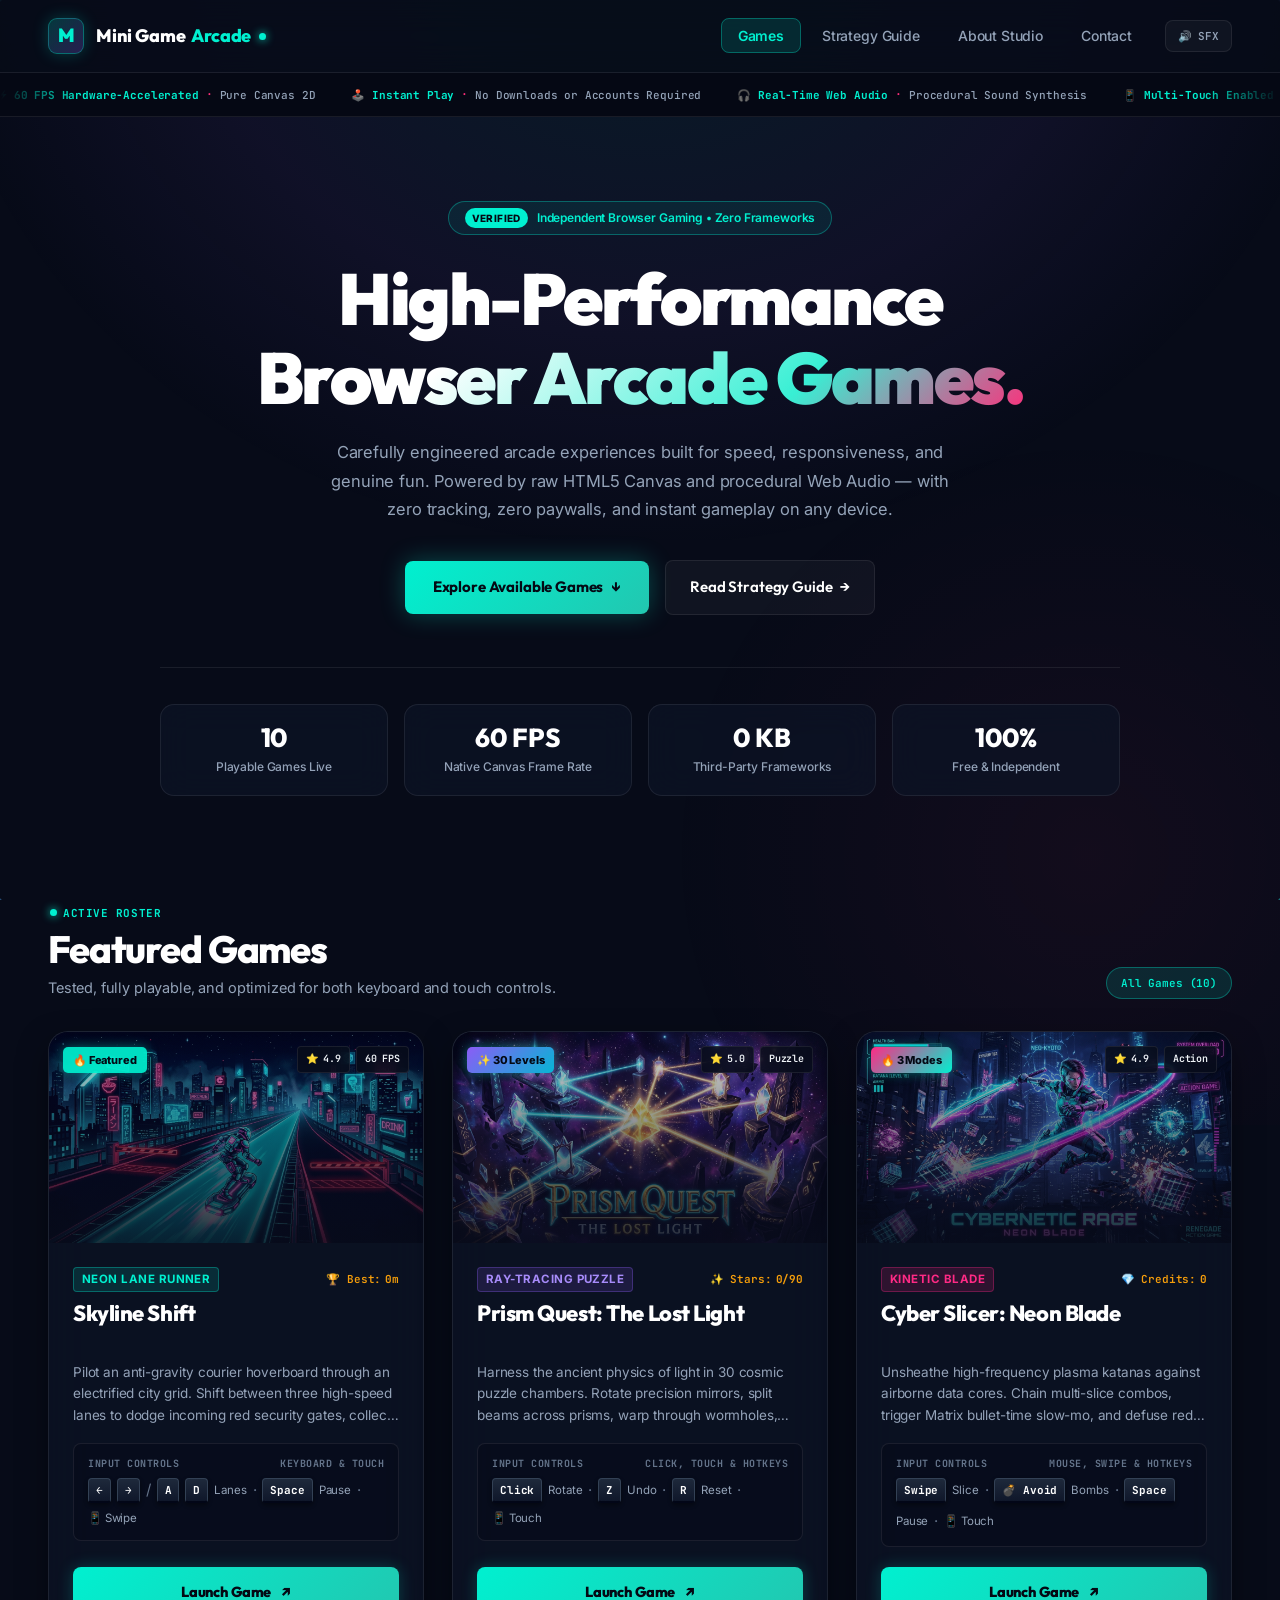
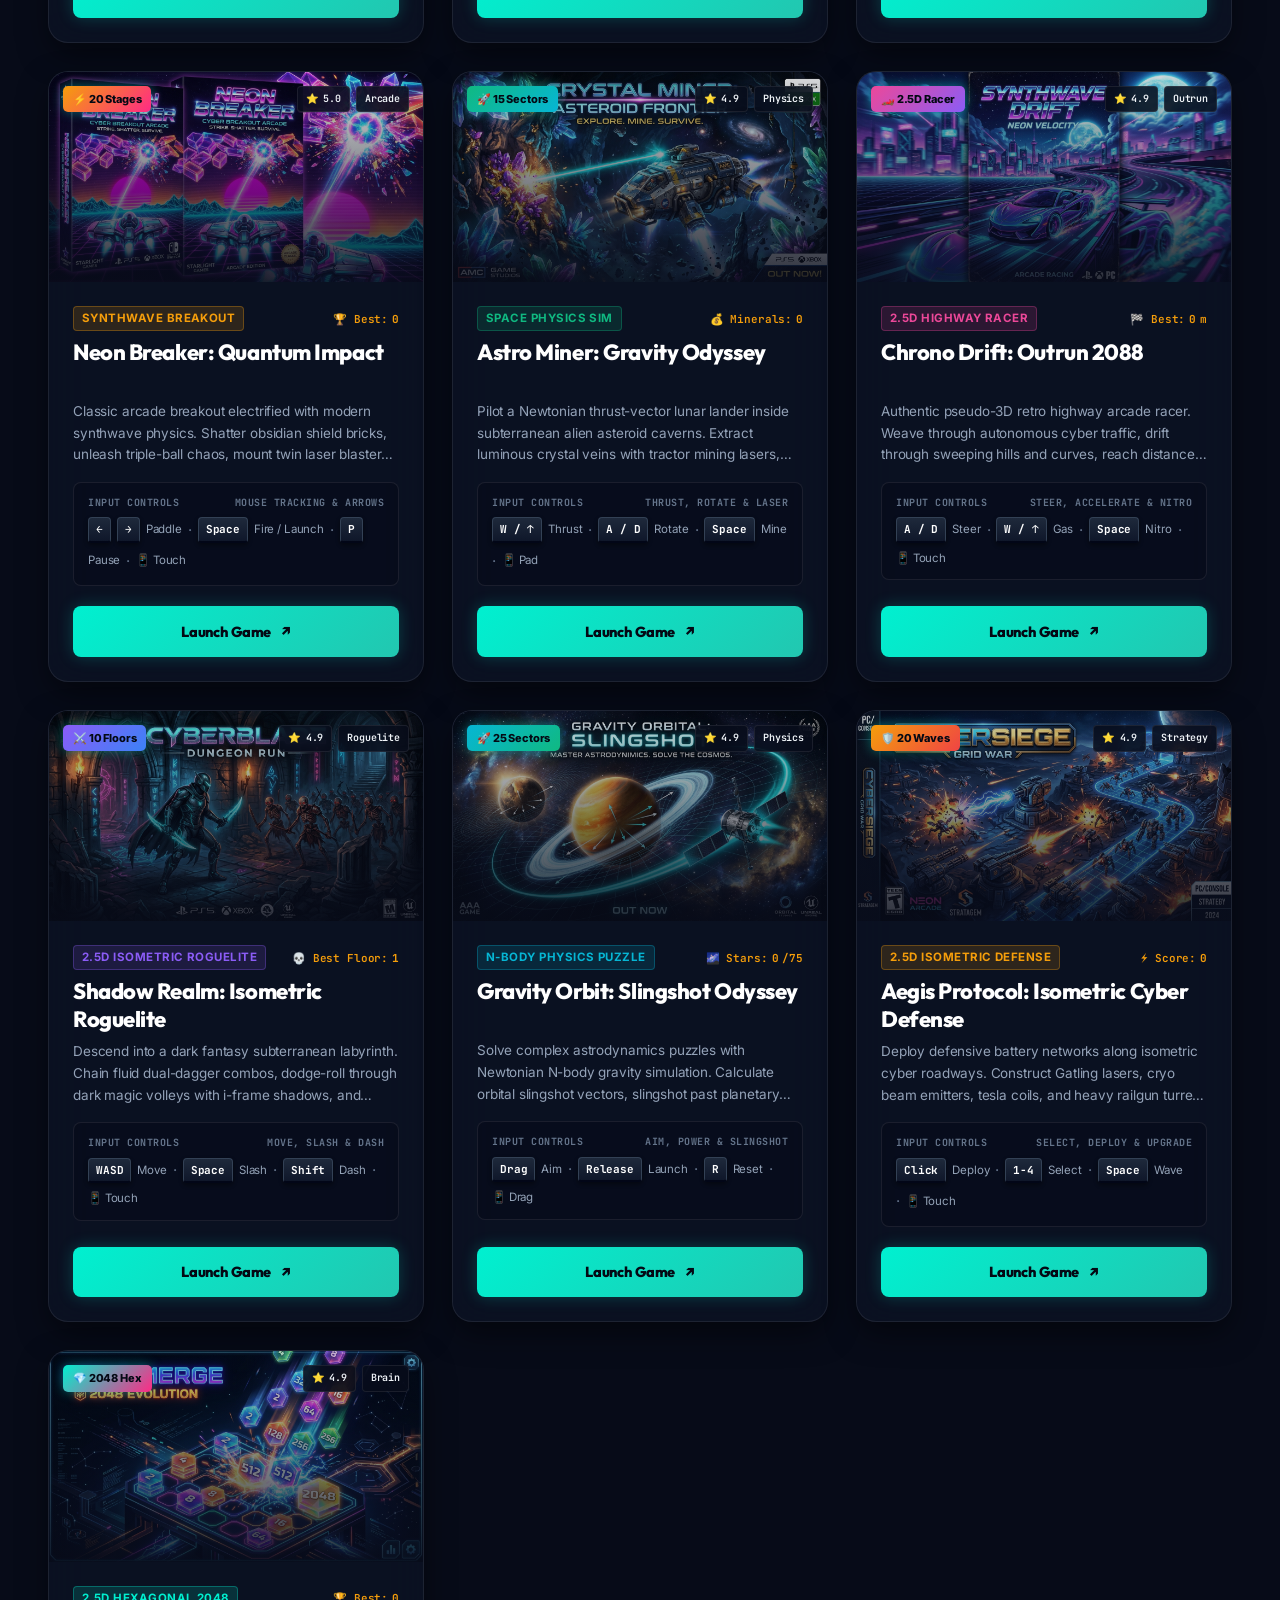
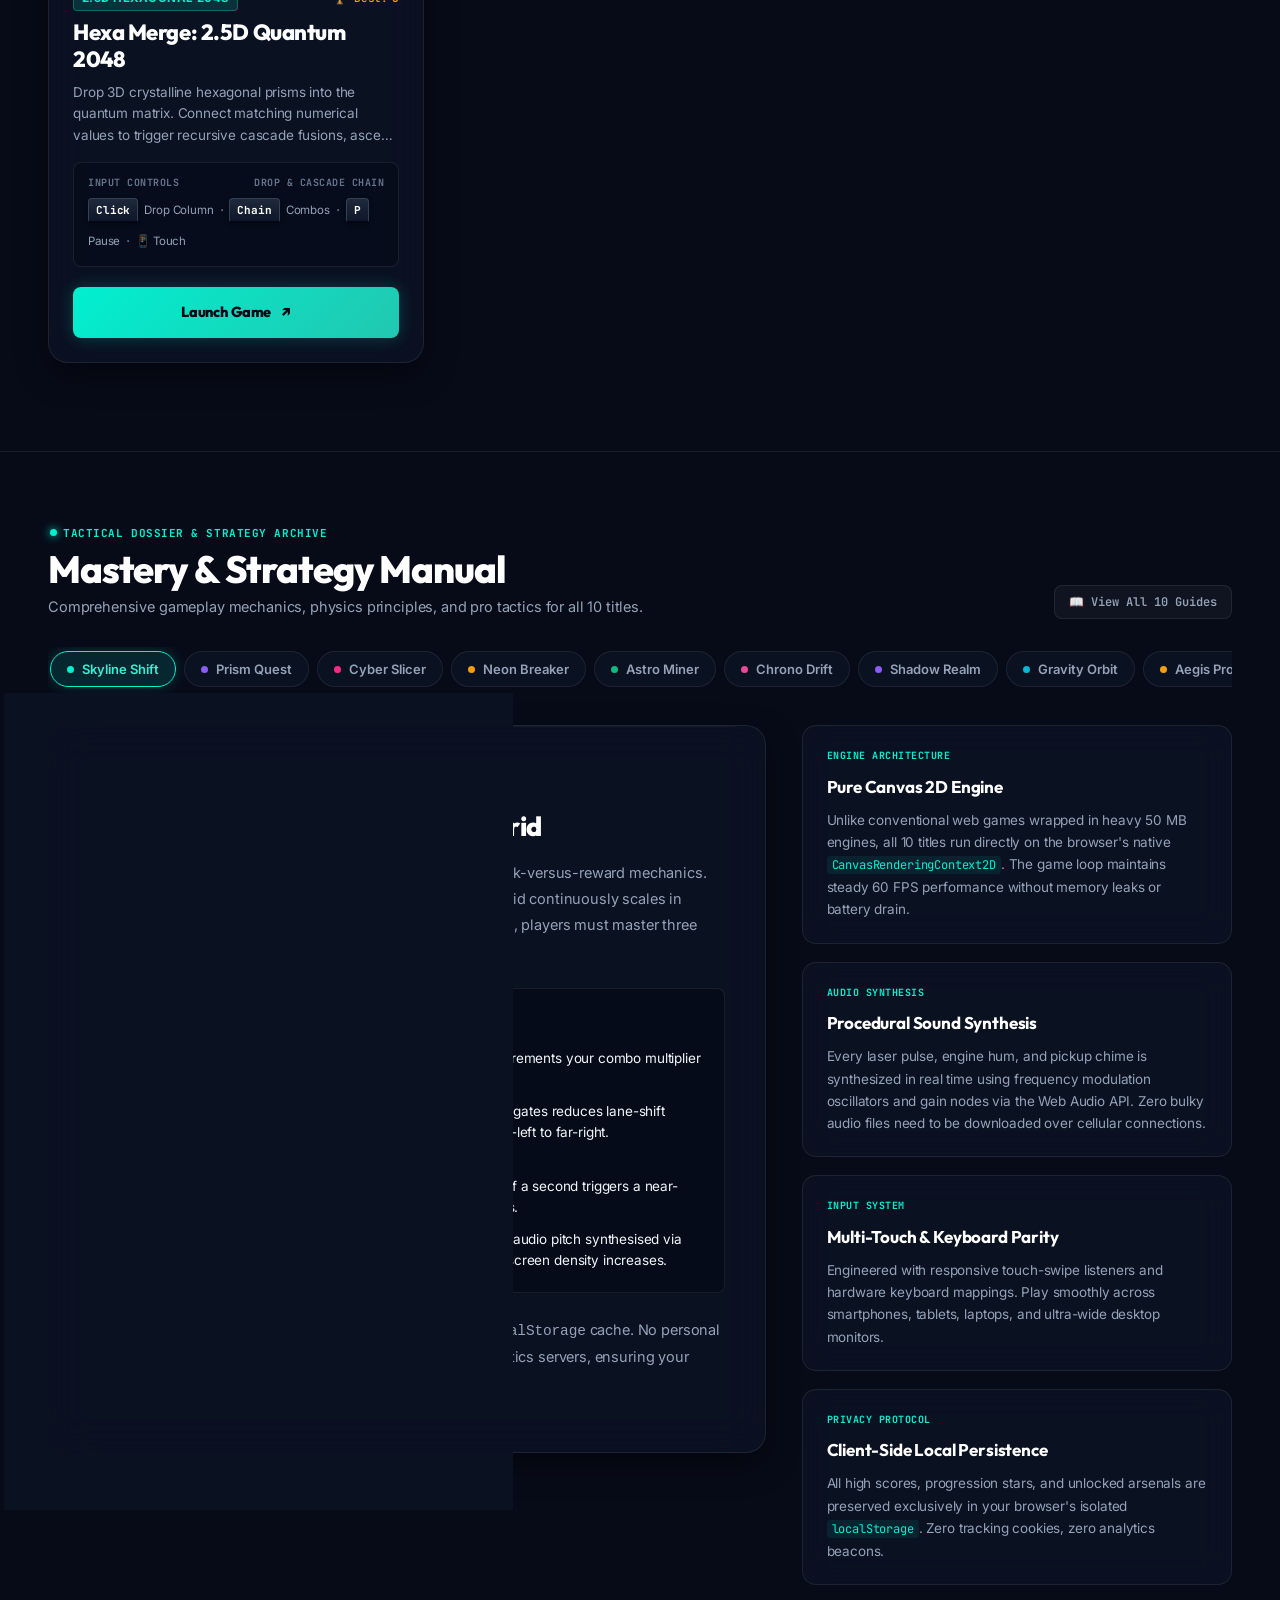
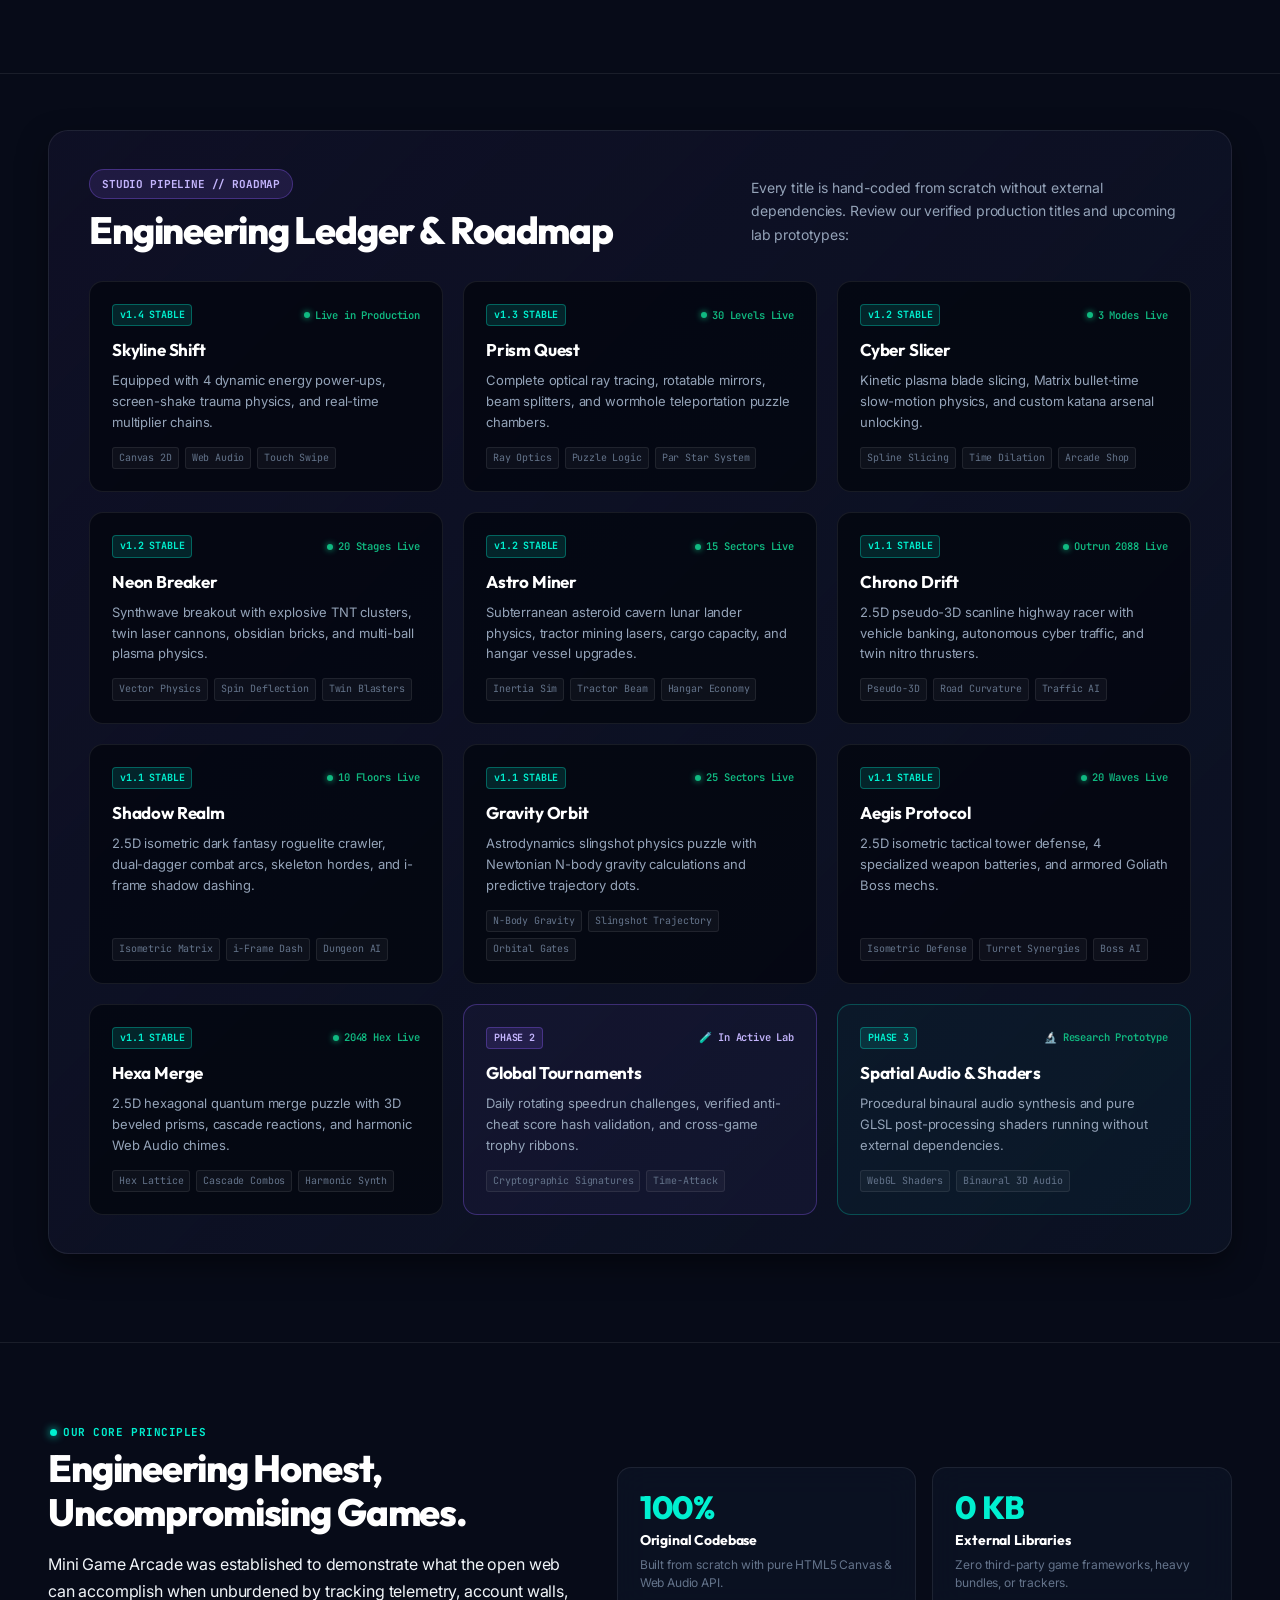
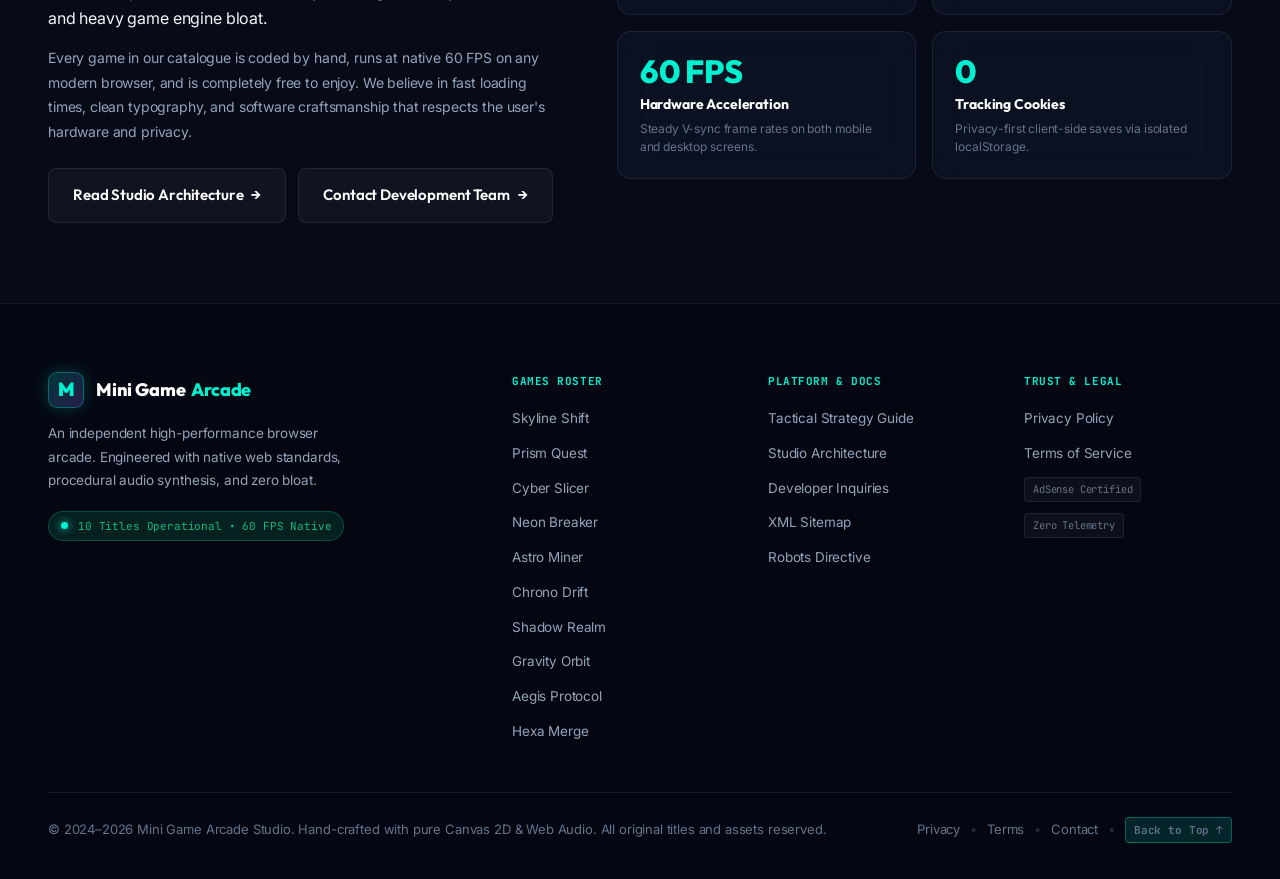
==== commit e06472d2: "Integrate official Google AdSense verification tag ca-pub-3994203957356254 across all pages and crea" ====
--- a/index.html
+++ b/index.html
@@ -8,6 +8,9 @@
   <title>Mini Game Arcade — High-Performance Browser Gaming</title>
   <link rel="icon" href="favicon.ico" type="image/x-icon">
   <link rel="stylesheet" href="arcade.css">
+  <!-- Google AdSense Verification Tag -->
+  <script async src="https://pagead2.googlesyndication.com/pagead/js/adsbygoogle.js?client=ca-pub-3994203957356254"
+     crossorigin="anonymous"></script>
 </head>
 <body>
 
